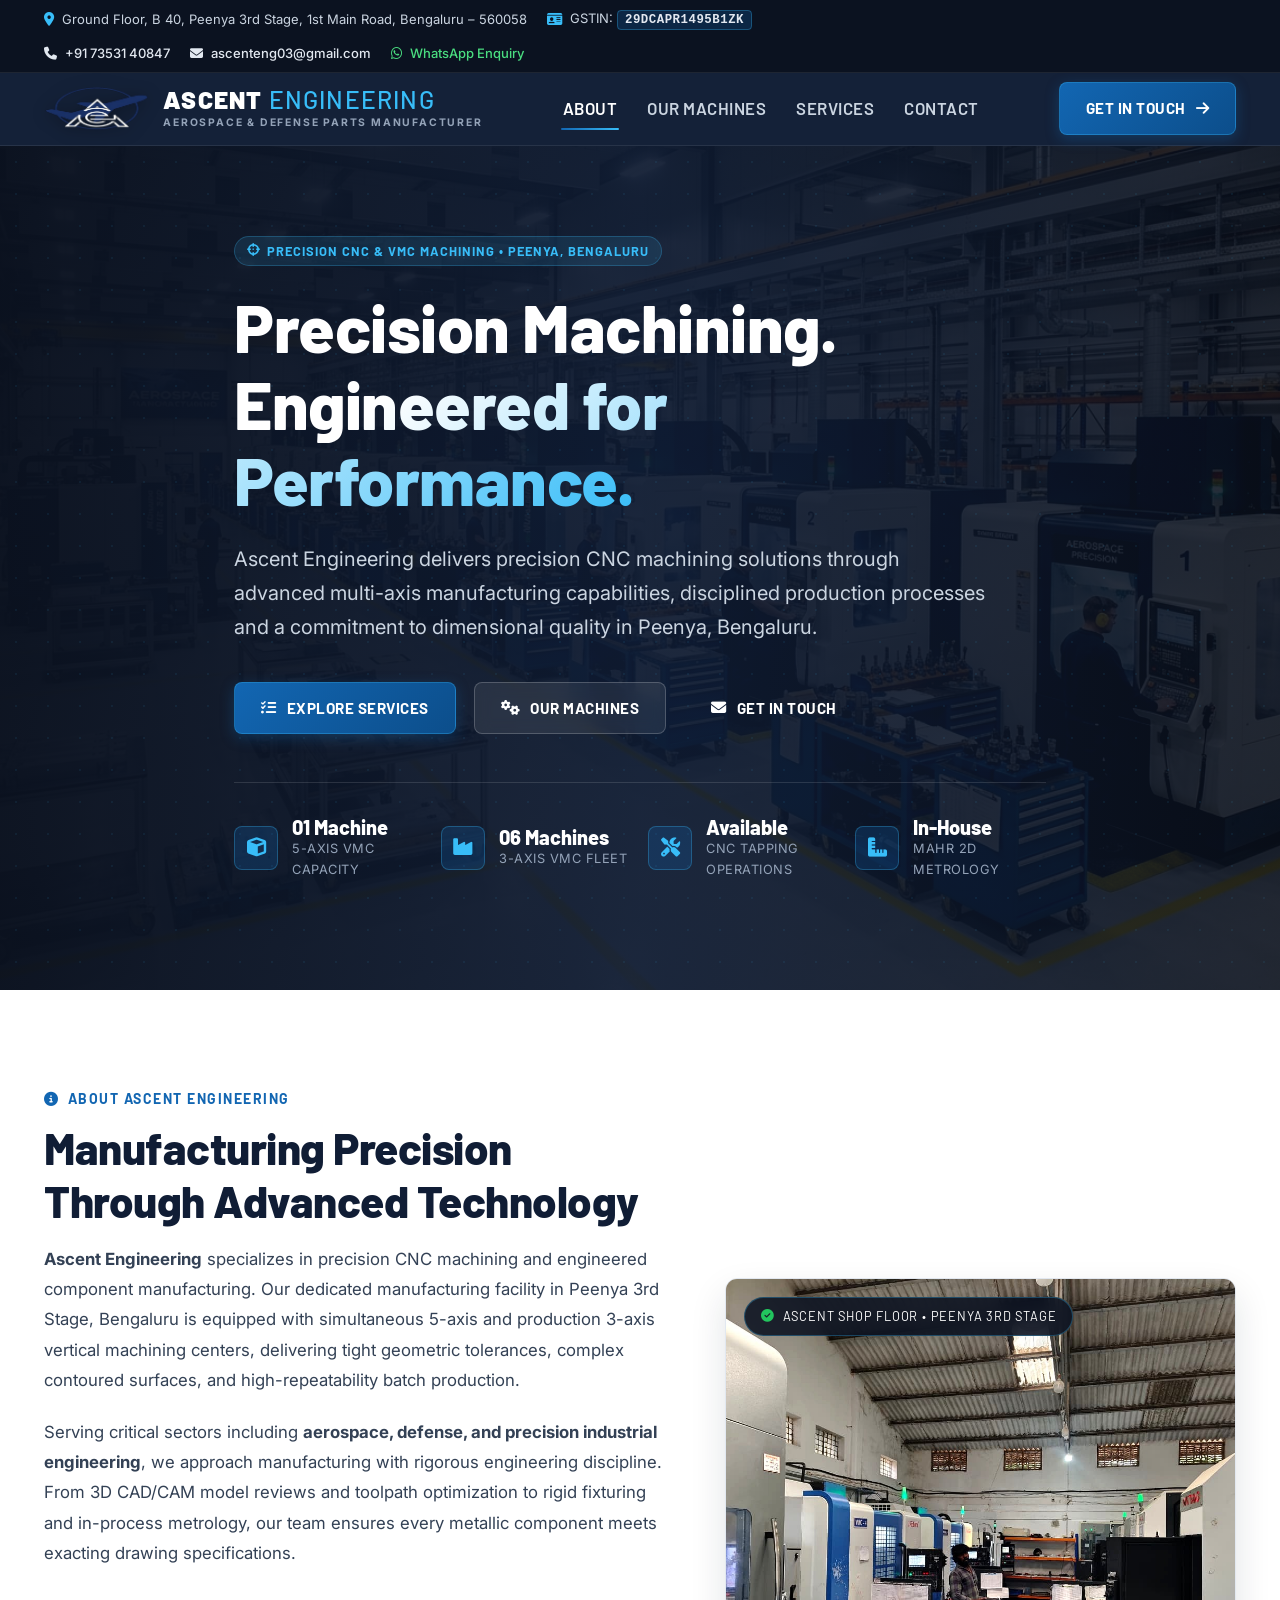
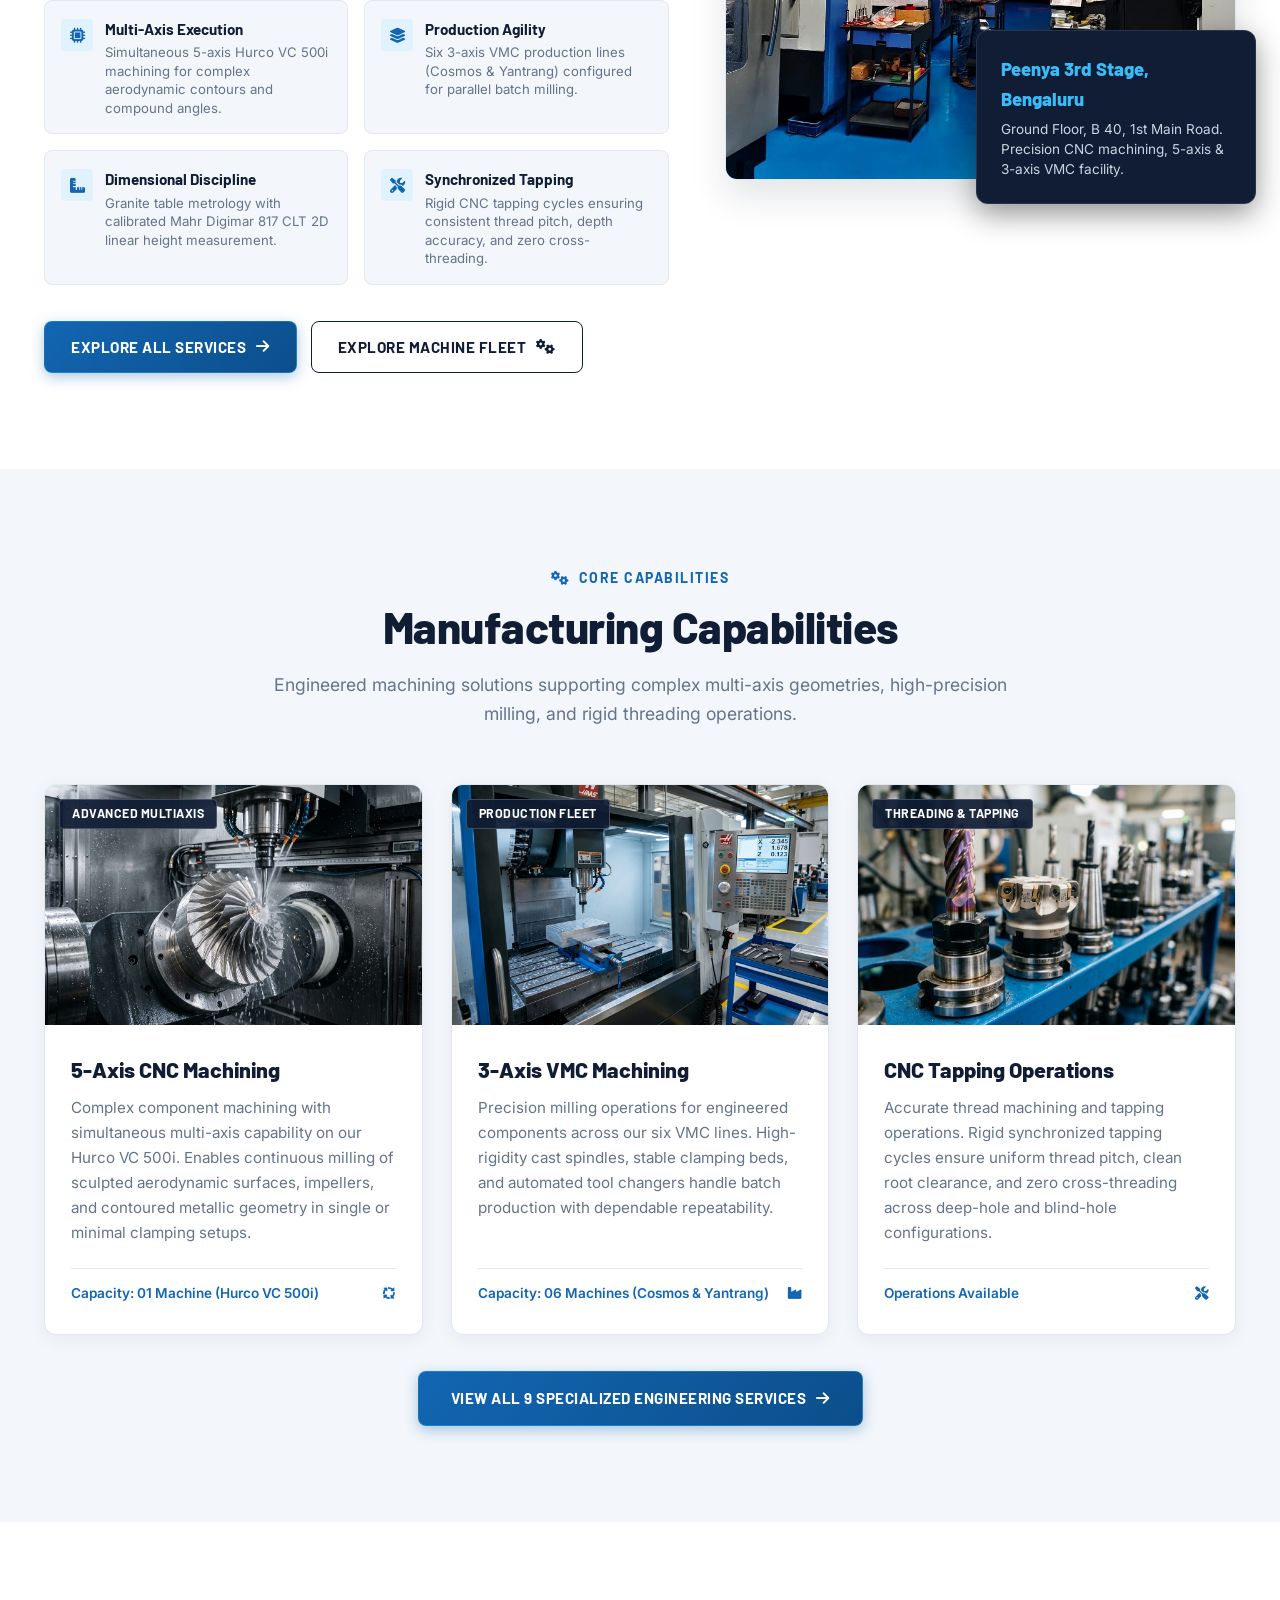
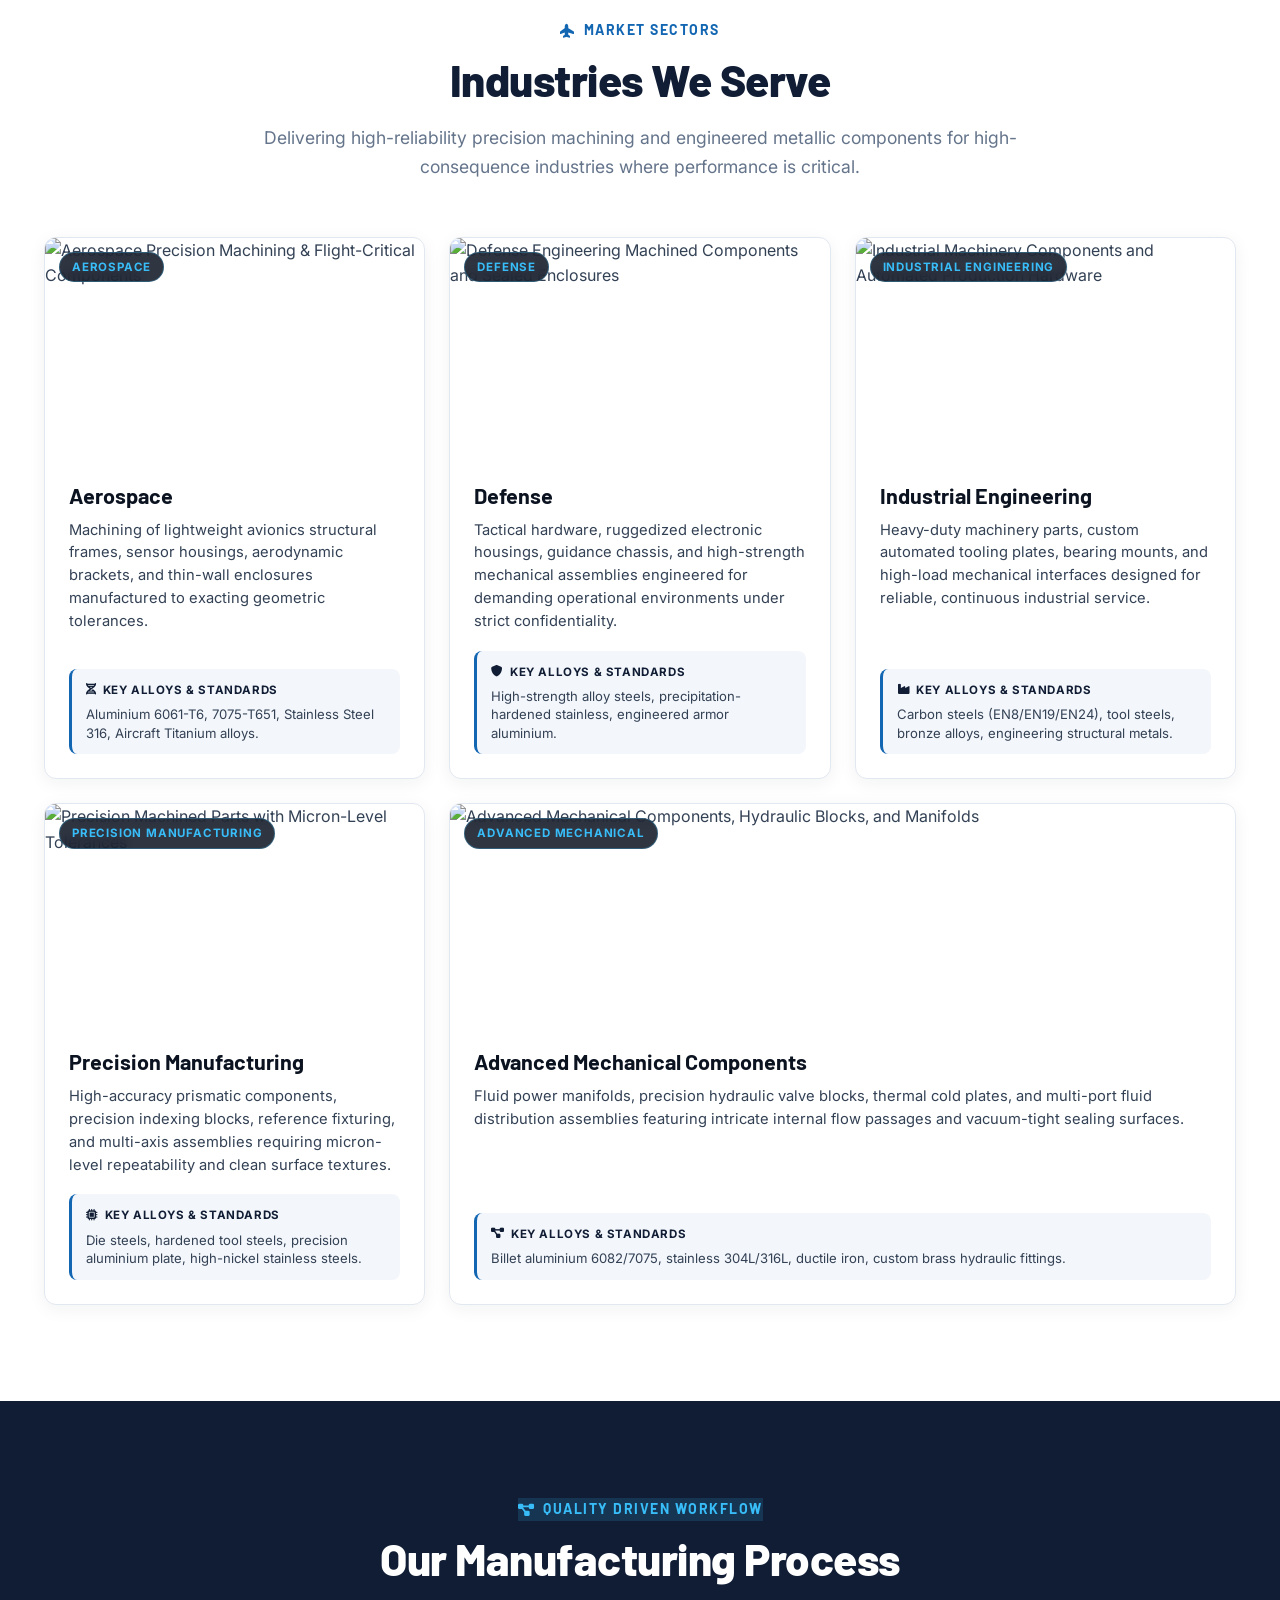
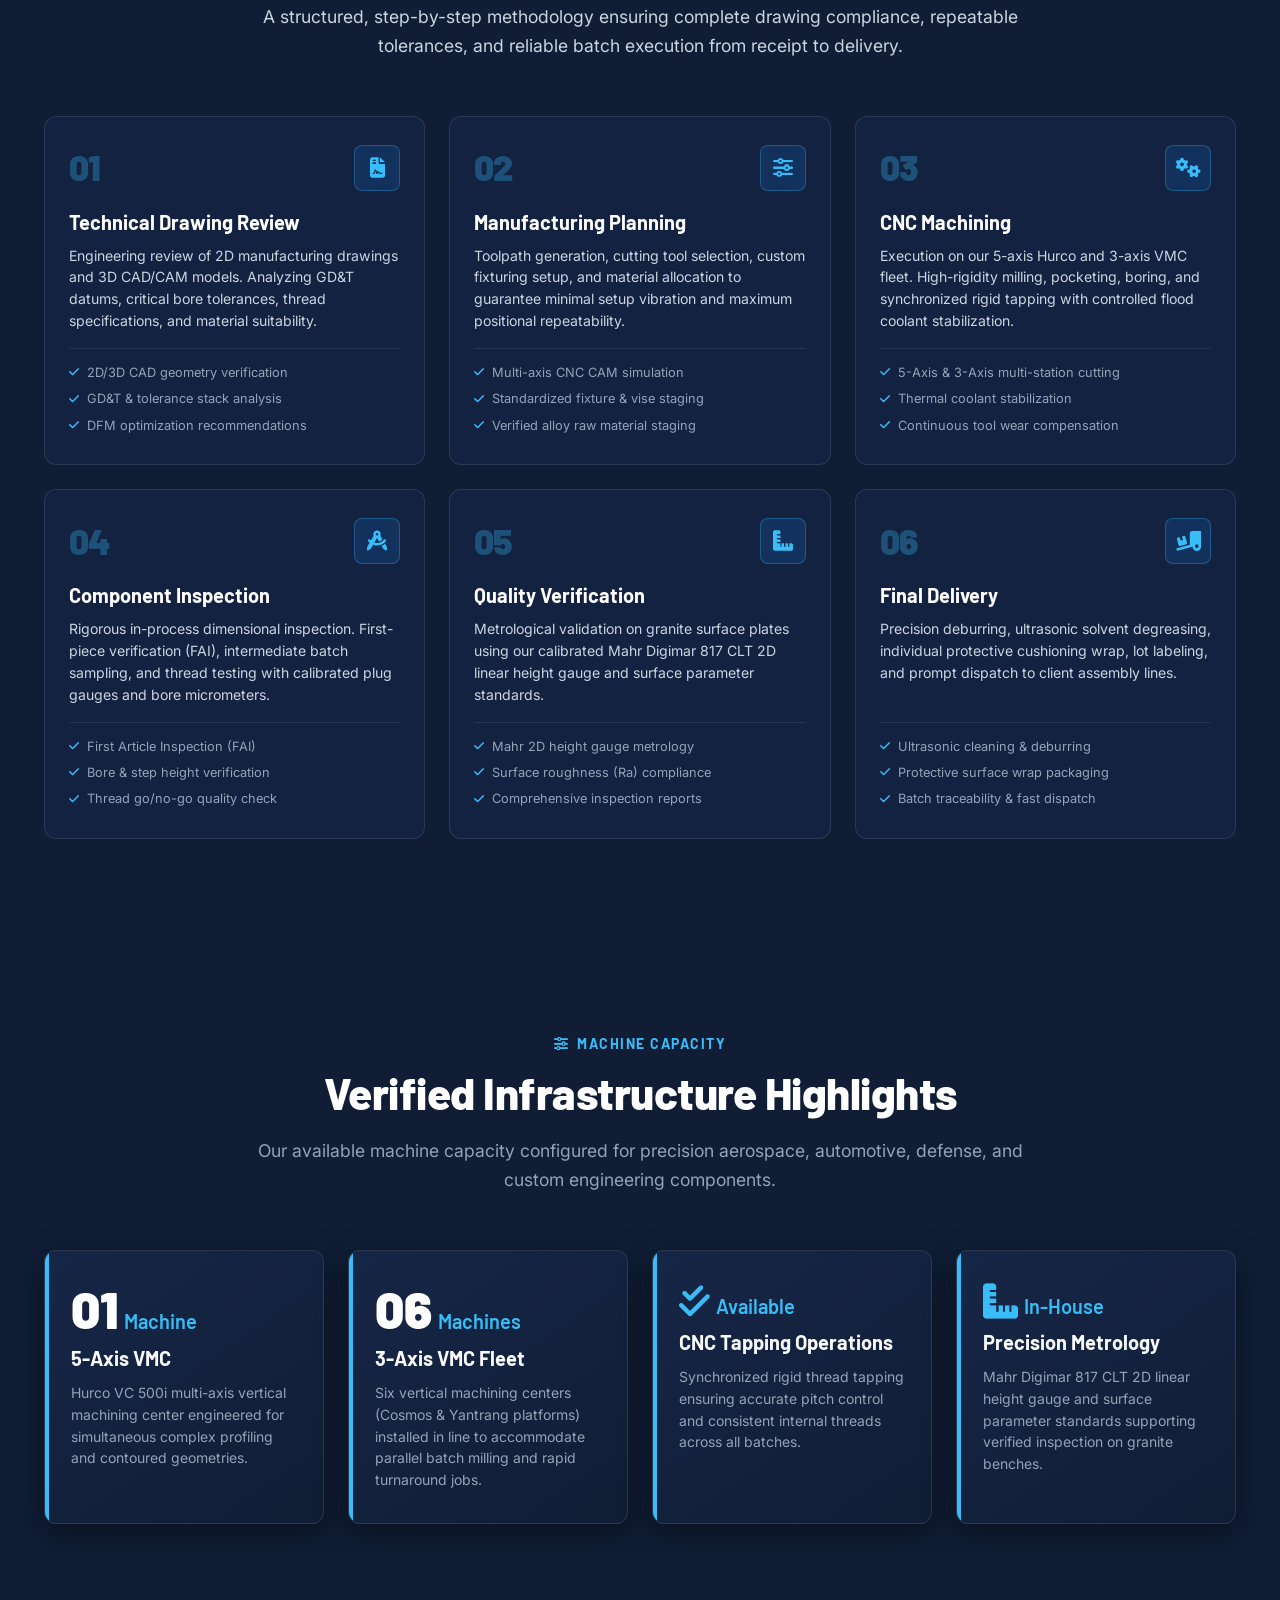
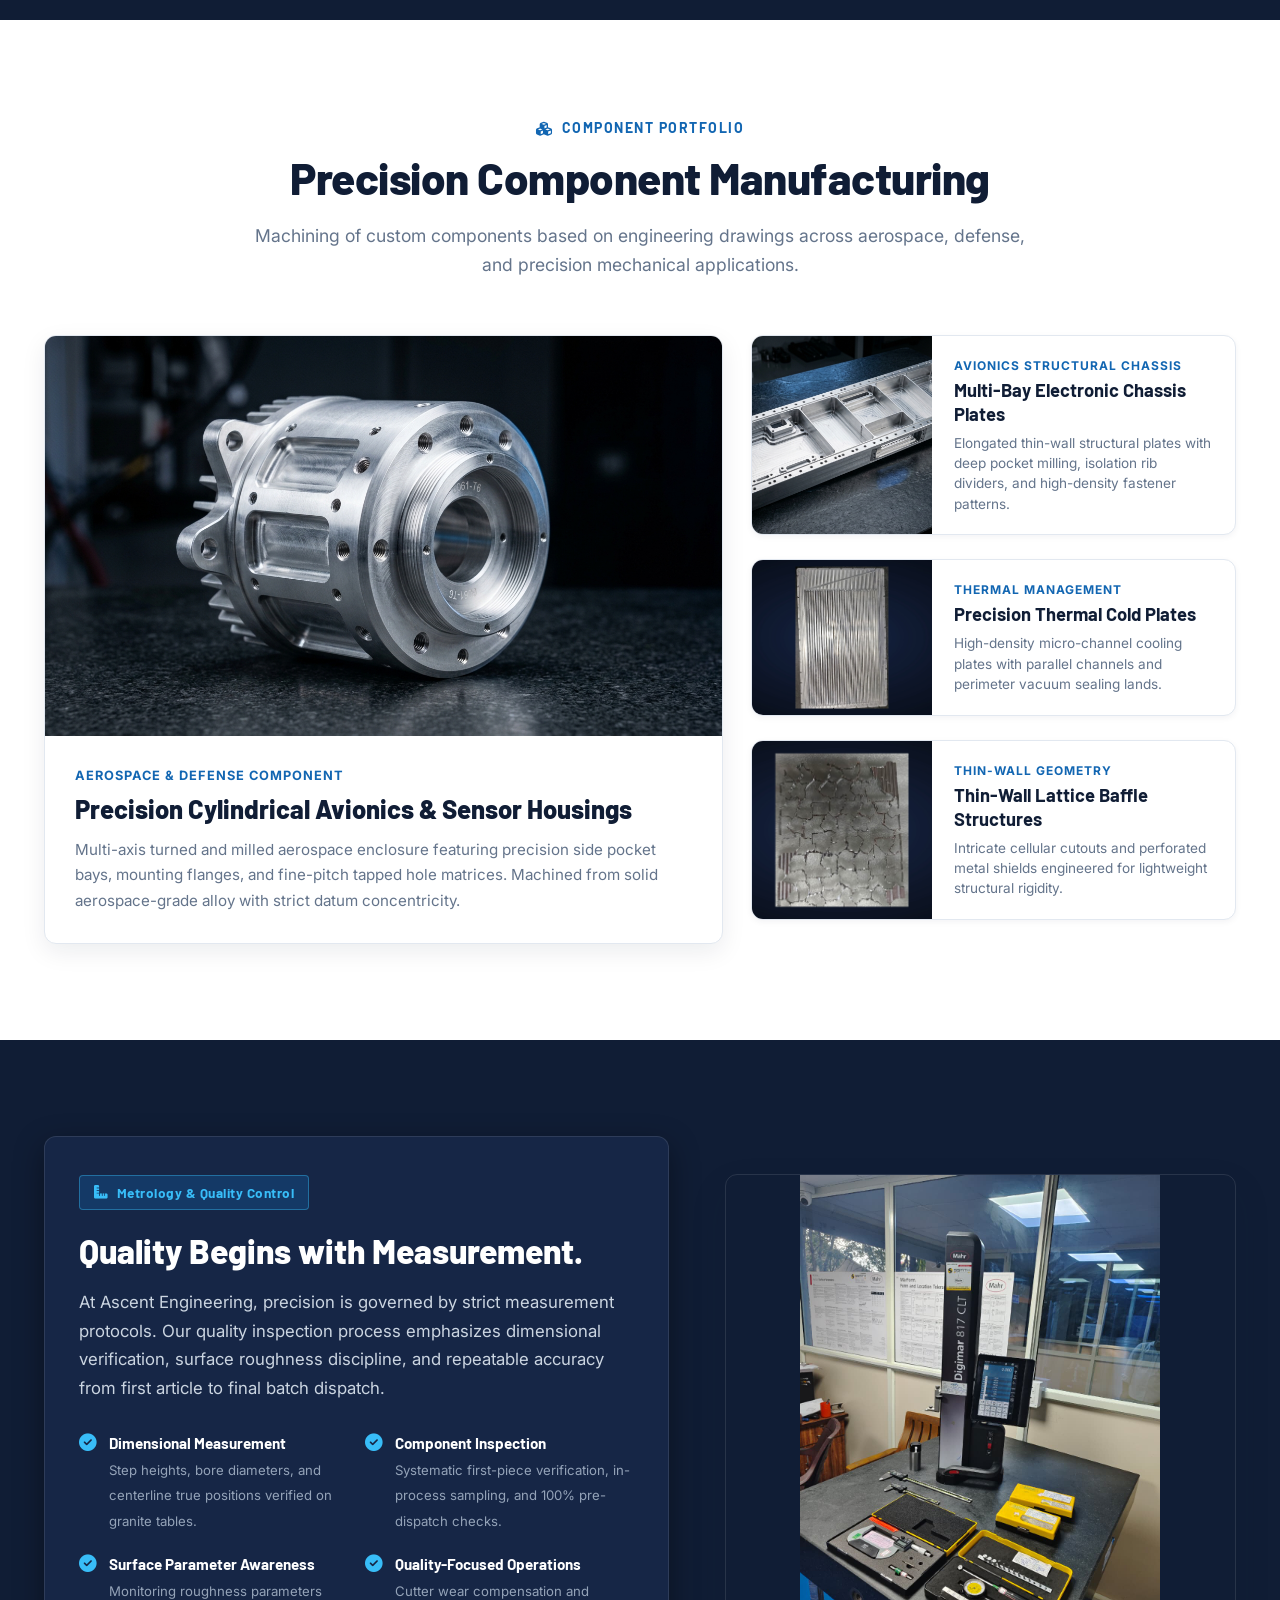
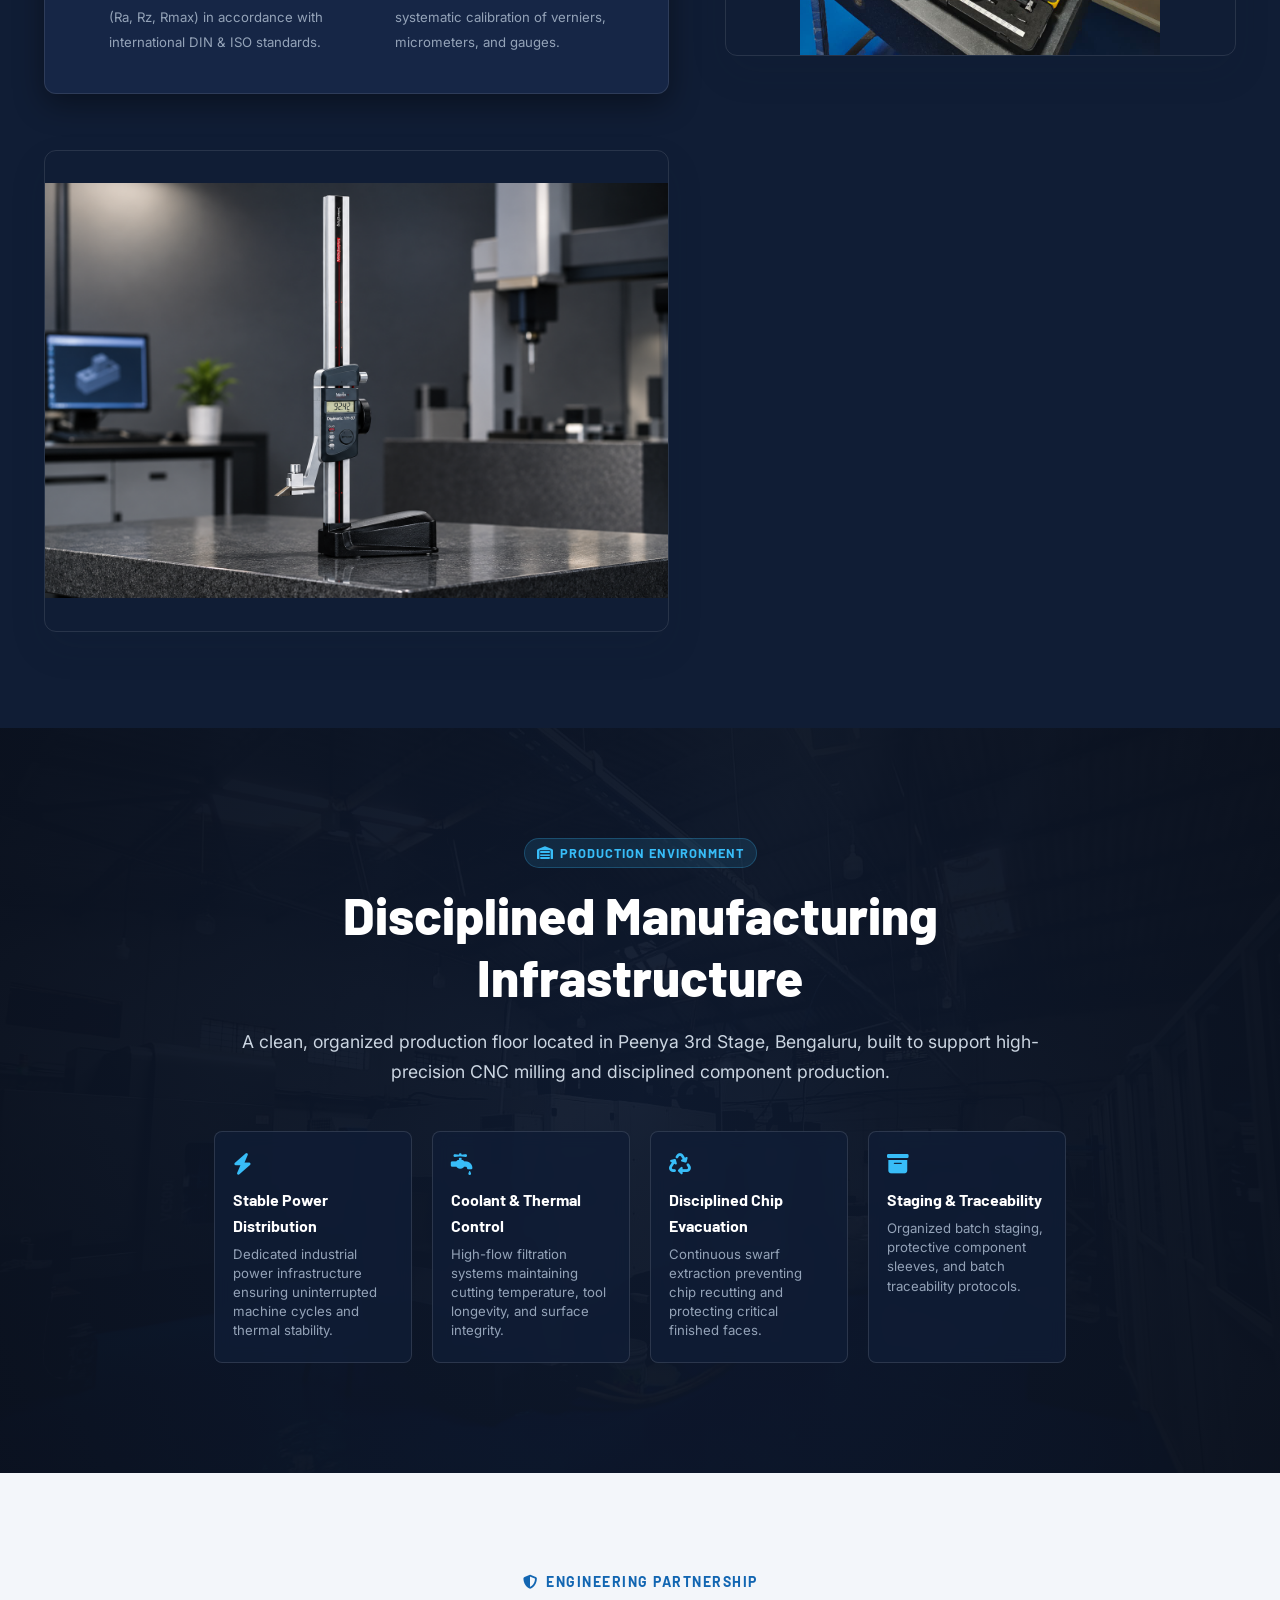
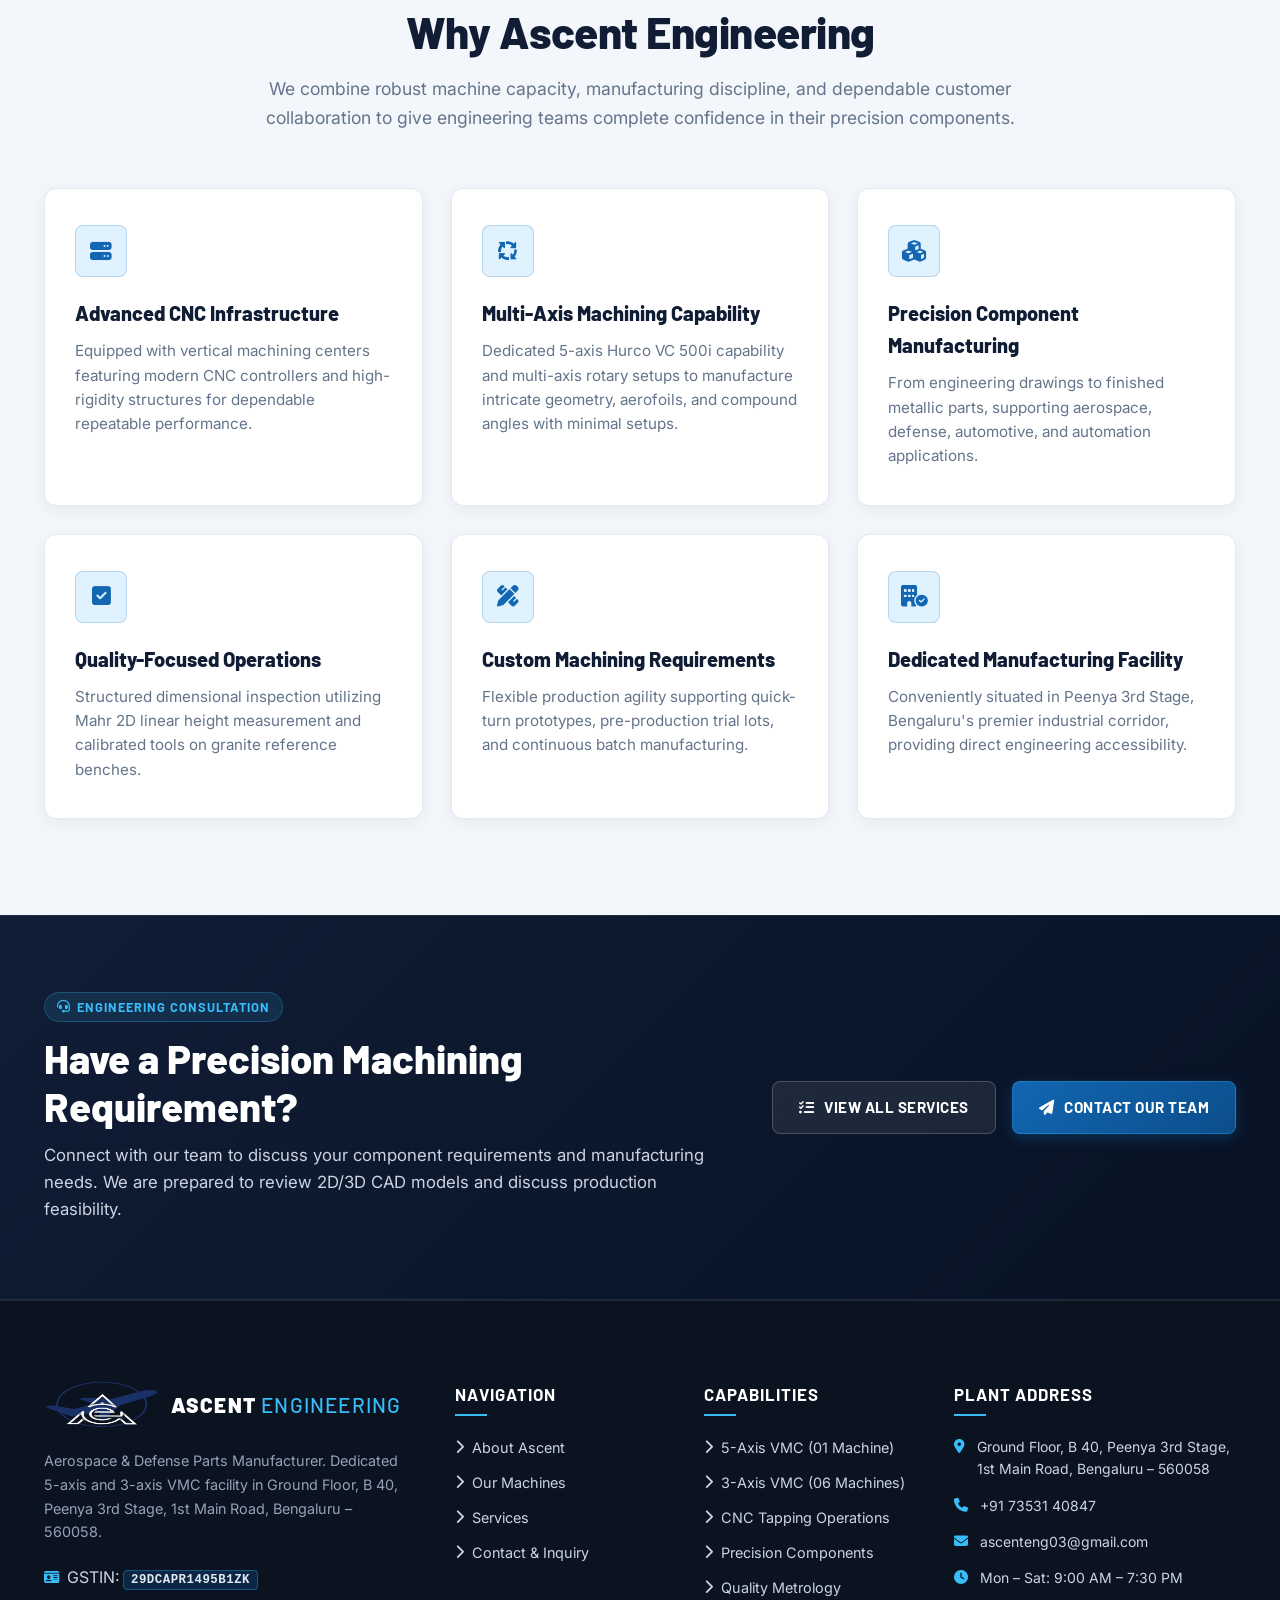
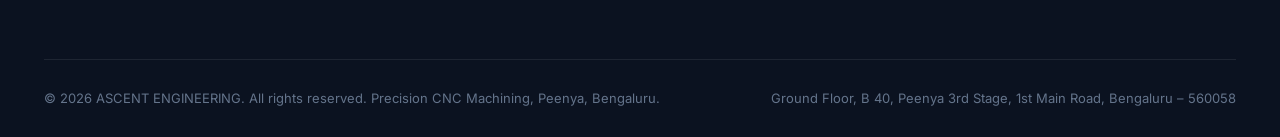
==== index.html @ a83d1cdb "modify the quality images" ====
<!DOCTYPE html>
<html lang="en">
  <head>
    <meta charset="UTF-8" />
    <meta name="viewport" content="width=device-width, initial-scale=1.0" />
    <title>Ascent Engineering | Precision Machining. Engineered for Performance. | Peenya, Bengaluru</title>
    <meta
      name="description"
      content="Ascent Engineering delivers precision CNC machining solutions through advanced multi-axis manufacturing capabilities, disciplined production processes and a commitment to dimensional quality in Peenya, Bengaluru."
    />
    <meta
      name="keywords"
      content="Ascent Engineering, Precision CNC Machining, 5-Axis VMC, 3-Axis VMC, Precision Milling Bengaluru, Peenya Industrial Area, CNC Tapping, Aerospace Components, Defense Manufacturing, Mahr 817 CLT"
    />
    <meta name="author" content="Ascent Engineering" />

    <!-- Open Graph Metadata -->
    <meta property="og:title" content="Ascent Engineering | Precision Machining. Engineered for Performance." />
    <meta
      property="og:description"
      content="Specializing in precision CNC machining, 5-axis vertical machining capabilities, 3-axis VMC fleet capacity, and aerospace/defense component manufacturing in Peenya, Bengaluru."
    />
    <meta property="og:type" content="website" />
    <meta property="og:image" content="img/generated/hero-facility-cinematic.jpg" />

    <!-- Favicon -->
    <link rel="icon" type="image/svg+xml" href="logo/favicon.svg" />
    <link rel="icon" type="image/png" href="logo/ascent-engineering-logo-transparent.png" />

    <!-- Google Fonts: Barlow (Headings) & Inter (Body) -->
    <link rel="preconnect" href="https://fonts.googleapis.com" />
    <link rel="preconnect" href="https://fonts.gstatic.com" crossorigin />
    <link
      href="https://fonts.googleapis.com/css2?family=Barlow:wght@500;600;700;800;900&family=Inter:wght@300;400;500;600;700&display=swap"
      rel="stylesheet"
    />

    <!-- Font Awesome 6 -->
    <link
      rel="stylesheet"
      href="https://cdnjs.cloudflare.com/ajax/libs/font-awesome/6.5.0/css/all.min.css"
    />

    <!-- Main Stylesheet -->
    <link rel="stylesheet" href="home.css" />
  </head>
  <body>
    <!-- Top Announcement & Verification Bar -->
    <div class="top-notice-bar">
      <div class="container top-notice-container">
        <div class="top-notice-left">
          <div class="top-notice-item">
            <i class="fa-solid fa-location-dot"></i>
            <span>Ground Floor, B 40, Peenya 3rd Stage, 1st Main Road, Bengaluru – 560058</span>
          </div>
          <div class="top-notice-item">
            <i class="fa-solid fa-id-card"></i>
            <span>GSTIN: <strong class="gst-badge">29DCAPR1495B1ZK</strong></span>
          </div>
        </div>
        <div class="top-notice-right">
          <a href="tel:7353140847" class="top-notice-link">
            <i class="fa-solid fa-phone"></i>
            <span>+91 73531 40847</span>
          </a>
          <a href="mailto:ascenteng03@gmail.com" class="top-notice-link">
            <i class="fa-solid fa-envelope"></i>
            <span>ascenteng03@gmail.com</span>
          </a>
          <a
            href="https://wa.me/917353140847?text=Hello%20Ascent%20Engineering%2C%20I%20would%20like%20to%20enquire%20about%20your%20precision%20CNC%20machining%20capabilities."
            target="_blank"
            rel="noopener noreferrer"
            class="top-notice-link whatsapp-link"
          >
            <i class="fa-brands fa-whatsapp"></i>
            <span>WhatsApp Enquiry</span>
          </a>
        </div>
      </div>
    </div>

    <!-- Main Navigation Bar -->
    <header class="navbar" id="mainNavbar">
      <div class="container navbar-container">
        <a href="index.html" class="logo-link" title="Ascent Engineering Home">
          <img
            src="logo/ascent-engineering-logo-transparent.png"
            alt="Ascent Engineering Logo"
            class="logo-mark-img"
          />
          <div class="logo-text-block">
            <div class="logo-title">
              <span class="brand-ascent">ASCENT</span>
              <span class="brand-engineering">ENGINEERING</span>
            </div>
            <div class="logo-tagline">Aerospace &amp; Defense Parts Manufacturer</div>
          </div>
        </a>

        <!-- Desktop Navigation Links -->
        <nav class="nav-links" id="navLinks" aria-label="Main Navigation">
          <a href="index.html" class="nav-link active">About</a>
          <a href="ourmachine.html" class="nav-link">Our Machines</a>
          <a href="services.html" class="nav-link">Services</a>
          <a href="contact.html" class="nav-link">Contact</a>
        </nav>

        <div class="nav-cta-wrap">
          <a href="contact.html" class="btn btn-primary">
            <span>Get in Touch</span>
            <i class="fa-solid fa-arrow-right"></i>
          </a>
          <button class="mobile-menu-btn" id="mobileMenuBtn" aria-label="Toggle navigation menu">
            <i class="fa-solid fa-bars"></i>
          </button>
        </div>
      </div>
    </header>

    <!-- Main Content -->
    <main>
      <!-- Section 1: Cinematic Hero -->
      <section class="hero-industrial">
        <div class="hero-bg-wrapper">
          <img
            src="img/generated/shop-floor-overview.jpg"
            alt="Ascent Engineering Modern CNC Manufacturing Facility Overview"
            class="hero-bg-img"
          />
          <div class="hero-gradient-overlay"></div>
          <div class="hero-grid-pattern"></div>
        </div>

        <div class="container hero-content">
          <div class="hero-badge-wrap">
            <span class="badge-tag badge-tag-dark">
              <i class="fa-solid fa-crosshairs"></i> Precision CNC &amp; VMC Machining • Peenya, Bengaluru
            </span>
          </div>

          <h1 class="hero-title">
            Precision Machining.<br />
            <span class="text-highlight">Engineered for Performance.</span>
          </h1>

          <p class="hero-desc">
            Ascent Engineering delivers precision CNC machining solutions through advanced multi-axis
            manufacturing capabilities, disciplined production processes and a commitment to dimensional quality in Peenya, Bengaluru.
          </p>

          <div class="hero-actions">
            <a href="services.html" class="btn btn-primary">
              <i class="fa-solid fa-list-check"></i>
              <span>Explore Services</span>
            </a>
            <a href="ourmachine.html" class="btn btn-secondary">
              <i class="fa-solid fa-gears"></i>
              <span>Our Machines</span>
            </a>
            <a href="contact.html" class="btn btn-outline-light">
              <i class="fa-solid fa-envelope"></i>
              <span>Get in Touch</span>
            </a>
          </div>

          <!-- Hero Highlights / Verified Fast Stats -->
          <div class="hero-stats-row">
            <div class="hero-stat-item">
              <div class="hero-stat-icon">
                <i class="fa-solid fa-cube"></i>
              </div>
              <div class="hero-stat-text">
                <div class="stat-num">01 Machine</div>
                <div class="stat-label">5-Axis VMC Capacity</div>
              </div>
            </div>

            <div class="hero-stat-item">
              <div class="hero-stat-icon">
                <i class="fa-solid fa-industry"></i>
              </div>
              <div class="hero-stat-text">
                <div class="stat-num">06 Machines</div>
                <div class="stat-label">3-Axis VMC Fleet</div>
              </div>
            </div>

            <div class="hero-stat-item">
              <div class="hero-stat-icon">
                <i class="fa-solid fa-screwdriver-wrench"></i>
              </div>
              <div class="hero-stat-text">
                <div class="stat-num">Available</div>
                <div class="stat-label">CNC Tapping Operations</div>
              </div>
            </div>

            <div class="hero-stat-item">
              <div class="hero-stat-icon">
                <i class="fa-solid fa-ruler-combined"></i>
              </div>
              <div class="hero-stat-text">
                <div class="stat-num">In-House</div>
                <div class="stat-label">Mahr 2D Metrology</div>
              </div>
            </div>
          </div>
        </div>
      </section>

      <!-- Section 2: Company Introduction & About ASCENT ENGINEERING -->
      <section class="section section-white" id="about">
        <div class="container">
          <div class="about-split-grid">
            <div class="about-text-col">
              <div class="section-tag">
                <i class="fa-solid fa-circle-info"></i> About Ascent Engineering
              </div>
              <h2 class="section-title">Manufacturing Precision Through Advanced Technology</h2>
              <p>
                <strong>Ascent Engineering</strong> specializes in precision CNC machining and engineered component
                manufacturing. Our dedicated manufacturing facility in Peenya 3rd Stage, Bengaluru is equipped with simultaneous
                5-axis and production 3-axis vertical machining centers, delivering tight geometric tolerances, complex contoured surfaces,
                and high-repeatability batch production.
              </p>
              <p>
                Serving critical sectors including <strong>aerospace, defense, and precision industrial engineering</strong>, we approach
                manufacturing with rigorous engineering discipline. From 3D CAD/CAM model reviews and toolpath optimization to rigid fixturing
                and in-process metrology, our team ensures every metallic component meets exacting drawing specifications.
              </p>

              <div class="about-key-highlights">
                <div class="about-highlight-item">
                  <div class="about-highlight-icon"><i class="fa-solid fa-microchip"></i></div>
                  <div class="about-highlight-text">
                    <h4>Multi-Axis Execution</h4>
                    <p>Simultaneous 5-axis Hurco VC 500i machining for complex aerodynamic contours and compound angles.</p>
                  </div>
                </div>

                <div class="about-highlight-item">
                  <div class="about-highlight-icon"><i class="fa-solid fa-layer-group"></i></div>
                  <div class="about-highlight-text">
                    <h4>Production Agility</h4>
                    <p>Six 3-axis VMC production lines (Cosmos &amp; Yantrang) configured for parallel batch milling.</p>
                  </div>
                </div>

                <div class="about-highlight-item">
                  <div class="about-highlight-icon"><i class="fa-solid fa-ruler-combined"></i></div>
                  <div class="about-highlight-text">
                    <h4>Dimensional Discipline</h4>
                    <p>Granite table metrology with calibrated Mahr Digimar 817 CLT 2D linear height measurement.</p>
                  </div>
                </div>

                <div class="about-highlight-item">
                  <div class="about-highlight-icon"><i class="fa-solid fa-screwdriver-wrench"></i></div>
                  <div class="about-highlight-text">
                    <h4>Synchronized Tapping</h4>
                    <p>Rigid CNC tapping cycles ensuring consistent thread pitch, depth accuracy, and zero cross-threading.</p>
                  </div>
                </div>
              </div>

              <div style="display: flex; gap: 14px; flex-wrap: wrap; margin-top: 24px;">
                <a href="services.html" class="btn btn-primary">
                  <span>Explore All Services</span>
                  <i class="fa-solid fa-arrow-right"></i>
                </a>
                <a href="ourmachine.html" class="btn btn-outline-dark">
                  <span>Explore Machine Fleet</span>
                  <i class="fa-solid fa-gears"></i>
                </a>
              </div>
            </div>

            <!-- Prominent Shop Floor Photograph with Lightbox -->
            <div class="about-image-col">
              <div class="about-main-image-wrap" data-lightbox-src="img/ascent/shop-floor-featured.jpg" data-lightbox-title="Ascent Engineering Actual Shop Floor &amp; VMC Fleet - Peenya 3rd Stage, Bengaluru">
                <img
                  src="img/ascent/shop-floor-featured.jpg"
                  alt="Ascent Engineering Shop Floor - Precision CNC VMC Machine Fleet in Peenya Bengaluru"
                  loading="lazy"
                />
                <div class="shop-floor-overlay-badge">
                  <i class="fa-solid fa-circle-check"></i>
                  <span>Ascent Shop Floor • Peenya 3rd Stage</span>
                </div>
                <div class="shop-floor-zoom-hint">
                  <i class="fa-solid fa-magnifying-glass-plus"></i>
                  <span>Click to Enlarge</span>
                </div>
              </div>
              <div class="about-floating-card">
                <div class="card-title">Peenya 3rd Stage, Bengaluru</div>
                <p>Ground Floor, B 40, 1st Main Road. Precision CNC machining, 5-axis &amp; 3-axis VMC facility.</p>
              </div>
            </div>
          </div>
        </div>
      </section>

      <!-- Section 3: Manufacturing Capabilities -->
      <section class="section section-light" id="capabilities">
        <div class="container">
          <div class="section-header center">
            <div class="section-tag">
              <i class="fa-solid fa-gears"></i> Core Capabilities
            </div>
            <h2 class="section-title">Manufacturing Capabilities</h2>
            <p class="section-subtitle">
              Engineered machining solutions supporting complex multi-axis geometries, high-precision milling,
              and rigid threading operations.
            </p>
          </div>

          <div class="capabilities-3grid">
            <!-- Card 1: 5-Axis CNC Machining -->
            <div class="technical-card">
              <div class="technical-card-img-wrap" data-lightbox-src="img/generated/aerospace-component-machining.jpg" data-lightbox-title="Simultaneous 5-Axis Aerospace Component Machining">
                <img
                  src="img/generated/aerospace-component-machining.jpg"
                  alt="5-Axis CNC Machining of Complex Engineered Aerospace Component"
                  loading="lazy"
                />
                <span class="technical-card-badge">Advanced Multiaxis</span>
              </div>
              <div class="technical-card-body">
                <h3 class="technical-card-title">5-Axis CNC Machining</h3>
                <p class="technical-card-text">
                  Complex component machining with simultaneous multi-axis capability on our Hurco VC 500i. Enables continuous milling of
                  sculpted aerodynamic surfaces, impellers, and contoured metallic geometry in single or minimal clamping setups.
                </p>
                <div class="technical-card-specs">
                  <span>Capacity: 01 Machine (Hurco VC 500i)</span>
                  <i class="fa-solid fa-arrows-spin"></i>
                </div>
              </div>
            </div>

            <!-- Card 2: 3-Axis VMC Machining -->
            <div class="technical-card">
              <div class="technical-card-img-wrap" data-lightbox-src="img/generated/vmc-machining-environment.jpg" data-lightbox-title="Ascent Engineering 3-Axis VMC Production Environment">
                <img
                  src="img/generated/vmc-machining-environment.jpg"
                  alt="3-Axis VMC Machining Station Environment at Ascent Engineering"
                  loading="lazy"
                />
                <span class="technical-card-badge">Production Fleet</span>
              </div>
              <div class="technical-card-body">
                <h3 class="technical-card-title">3-Axis VMC Machining</h3>
                <p class="technical-card-text">
                  Precision milling operations for engineered components across our six VMC lines. High-rigidity cast spindles, stable
                  clamping beds, and automated tool changers handle batch production with dependable repeatability.
                </p>
                <div class="technical-card-specs">
                  <span>Capacity: 06 Machines (Cosmos &amp; Yantrang)</span>
                  <i class="fa-solid fa-industry"></i>
                </div>
              </div>
            </div>

            <!-- Card 3: CNC Tapping Operations -->
            <div class="technical-card">
              <div class="technical-card-img-wrap" data-lightbox-src="img/generated/equipment-tooling-closeup.jpg" data-lightbox-title="Precision CNC Tooling and Synchronized Rigid Tapping">
                <img
                  src="img/generated/equipment-tooling-closeup.jpg"
                  alt="Precision CNC Rigid Tapping & Tooling Equipment Close-up"
                  loading="lazy"
                />
                <span class="technical-card-badge">Threading &amp; Tapping</span>
              </div>
              <div class="technical-card-body">
                <h3 class="technical-card-title">CNC Tapping Operations</h3>
                <p class="technical-card-text">
                  Accurate thread machining and tapping operations. Rigid synchronized tapping cycles ensure uniform
                  thread pitch, clean root clearance, and zero cross-threading across deep-hole and blind-hole configurations.
                </p>
                <div class="technical-card-specs">
                  <span>Operations Available</span>
                  <i class="fa-solid fa-screwdriver-wrench"></i>
                </div>
              </div>
            </div>
          </div>

          <div style="text-align: center; margin-top: 36px;">
            <a href="services.html" class="btn btn-primary" style="padding: 14px 32px;">
              <span>View All 9 Specialized Engineering Services</span>
              <i class="fa-solid fa-arrow-right"></i>
            </a>
          </div>
        </div>
      </section>

      <!-- Section 4: Industries We Serve (Requirement #4) -->
      <section class="section section-white" id="industries">
        <div class="container">
          <div class="section-header center">
            <div class="section-tag">
              <i class="fa-solid fa-plane-up"></i> Market Sectors
            </div>
            <h2 class="section-title">Industries We Serve</h2>
            <p class="section-subtitle">
              Delivering high-reliability precision machining and engineered metallic components for high-consequence industries where performance is critical.
            </p>
          </div>

          <div class="industries-grid">
            <!-- 1. Aerospace -->
            <div class="industry-card">
              <div class="industry-img-wrap" data-lightbox-src="img/aerospace-industry.jpg" data-lightbox-title="Aerospace Component Machining">
                <img
                  src="img/aerospace-industry.jpg"
                  alt="Aerospace Precision Machining &amp; Flight-Critical Components"
                  loading="lazy"
                />
                <span class="industry-badge">Aerospace</span>
              </div>
              <div class="industry-body">
                <h3 class="industry-title">Aerospace</h3>
                <p class="industry-desc">
                  Machining of lightweight avionics structural frames, sensor housings, aerodynamic brackets, and thin-wall enclosures manufactured to exacting geometric tolerances.
                </p>
                <div class="industry-materials">
                  <div class="industry-materials-label">
                    <i class="fa-solid fa-dna"></i> Key Alloys &amp; Standards
                  </div>
                  <p class="industry-materials-text">
                    Aluminium 6061-T6, 7075-T651, Stainless Steel 316, Aircraft Titanium alloys.
                  </p>
                </div>
              </div>
            </div>

            <!-- 2. Defense -->
            <div class="industry-card">
              <div class="industry-img-wrap" data-lightbox-src="img/defence-engineering.jpg" data-lightbox-title="Defense Engineering Machining">
                <img
                  src="img/defence-engineering.jpg"
                  alt="Defense Engineering Machined Components and Sealed Enclosures"
                  loading="lazy"
                />
                <span class="industry-badge">Defense</span>
              </div>
              <div class="industry-body">
                <h3 class="industry-title">Defense</h3>
                <p class="industry-desc">
                  Tactical hardware, ruggedized electronic housings, guidance chassis, and high-strength mechanical assemblies engineered for demanding operational environments under strict confidentiality.
                </p>
                <div class="industry-materials">
                  <div class="industry-materials-label">
                    <i class="fa-solid fa-shield"></i> Key Alloys &amp; Standards
                  </div>
                  <p class="industry-materials-text">
                    High-strength alloy steels, precipitation-hardened stainless, engineered armor aluminium.
                  </p>
                </div>
              </div>
            </div>

            <!-- 3. Industrial Engineering -->
            <div class="industry-card">
              <div class="industry-img-wrap" data-lightbox-src="img/abt/metal-industry-workshop-precision-machinery-automated-production-line-robotic-arm-generated-by-ai-free-photo.jpg" data-lightbox-title="Industrial Engineering Machining">
                <img
                  src="img/abt/metal-industry-workshop-precision-machinery-automated-production-line-robotic-arm-generated-by-ai-free-photo.jpg"
                  alt="Industrial Machinery Components and Automated Production Hardware"
                  loading="lazy"
                />
                <span class="industry-badge">Industrial Engineering</span>
              </div>
              <div class="industry-body">
                <h3 class="industry-title">Industrial Engineering</h3>
                <p class="industry-desc">
                  Heavy-duty machinery parts, custom automated tooling plates, bearing mounts, and high-load mechanical interfaces designed for reliable, continuous industrial service.
                </p>
                <div class="industry-materials">
                  <div class="industry-materials-label">
                    <i class="fa-solid fa-industry"></i> Key Alloys &amp; Standards
                  </div>
                  <p class="industry-materials-text">
                    Carbon steels (EN8/EN19/EN24), tool steels, bronze alloys, engineering structural metals.
                  </p>
                </div>
              </div>
            </div>

            <!-- 4. Precision Manufacturing -->
            <div class="industry-card">
              <div class="industry-img-wrap" data-lightbox-src="img/precision-engineering.jpg" data-lightbox-title="Precision Manufacturing Components">
                <img
                  src="img/precision-engineering.jpg"
                  alt="Precision Machined Parts with Micron-Level Tolerances"
                  loading="lazy"
                />
                <span class="industry-badge">Precision Manufacturing</span>
              </div>
              <div class="industry-body">
                <h3 class="industry-title">Precision Manufacturing</h3>
                <p class="industry-desc">
                  High-accuracy prismatic components, precision indexing blocks, reference fixturing, and multi-axis assemblies requiring micron-level repeatability and clean surface textures.
                </p>
                <div class="industry-materials">
                  <div class="industry-materials-label">
                    <i class="fa-solid fa-microchip"></i> Key Alloys &amp; Standards
                  </div>
                  <p class="industry-materials-text">
                    Die steels, hardened tool steels, precision aluminium plate, high-nickel stainless steels.
                  </p>
                </div>
              </div>
            </div>

            <!-- 5. Advanced Mechanical Components -->
            <div class="industry-card" style="grid-column: span 2;">
              <div class="industry-img-wrap" data-lightbox-src="img/critical-applications.jpg" data-lightbox-title="Advanced Mechanical Components &amp; Manifolds">
                <img
                  src="img/critical-applications.jpg"
                  alt="Advanced Mechanical Components, Hydraulic Blocks, and Manifolds"
                  loading="lazy"
                />
                <span class="industry-badge">Advanced Mechanical</span>
              </div>
              <div class="industry-body">
                <h3 class="industry-title">Advanced Mechanical Components</h3>
                <p class="industry-desc">
                  Fluid power manifolds, precision hydraulic valve blocks, thermal cold plates, and multi-port fluid distribution assemblies featuring intricate internal flow passages and vacuum-tight sealing surfaces.
                </p>
                <div class="industry-materials">
                  <div class="industry-materials-label">
                    <i class="fa-solid fa-diagram-project"></i> Key Alloys &amp; Standards
                  </div>
                  <p class="industry-materials-text">
                    Billet aluminium 6082/7075, stainless 304L/316L, ductile iron, custom brass hydraulic fittings.
                  </p>
                </div>
              </div>
            </div>
          </div>
        </div>
      </section>

      <!-- Section 5: Manufacturing Process Section (Requirement #5) -->
      <section class="section process-section" id="process">
        <div class="container">
          <div class="section-header center">
            <div class="section-tag" style="background: rgba(56, 189, 248, 0.15); color: #38BDF8;">
              <i class="fa-solid fa-diagram-project"></i> Quality Driven Workflow
            </div>
            <h2 class="section-title" style="color: var(--color-white);">Our Manufacturing Process</h2>
            <p class="section-subtitle" style="color: #CBD5E1;">
              A structured, step-by-step methodology ensuring complete drawing compliance, repeatable tolerances, and reliable batch execution from receipt to delivery.
            </p>
          </div>

          <div class="process-grid">
            <!-- Step 1 -->
            <div class="process-step-card">
              <div class="process-step-header">
                <div class="process-step-num">01</div>
                <div class="process-step-icon"><i class="fa-solid fa-file-contract"></i></div>
              </div>
              <h3 class="process-step-title">Technical Drawing Review</h3>
              <p class="process-step-desc">
                Engineering review of 2D manufacturing drawings and 3D CAD/CAM models. Analyzing GD&amp;T datums, critical bore tolerances, thread specifications, and material suitability.
              </p>
              <ul class="process-step-deliverables">
                <li><i class="fa-solid fa-check"></i> 2D/3D CAD geometry verification</li>
                <li><i class="fa-solid fa-check"></i> GD&amp;T &amp; tolerance stack analysis</li>
                <li><i class="fa-solid fa-check"></i> DFM optimization recommendations</li>
              </ul>
            </div>

            <!-- Step 2 -->
            <div class="process-step-card">
              <div class="process-step-header">
                <div class="process-step-num">02</div>
                <div class="process-step-icon"><i class="fa-solid fa-sliders"></i></div>
              </div>
              <h3 class="process-step-title">Manufacturing Planning</h3>
              <p class="process-step-desc">
                Toolpath generation, cutting tool selection, custom fixturing setup, and material allocation to guarantee minimal setup vibration and maximum positional repeatability.
              </p>
              <ul class="process-step-deliverables">
                <li><i class="fa-solid fa-check"></i> Multi-axis CNC CAM simulation</li>
                <li><i class="fa-solid fa-check"></i> Standardized fixture &amp; vise staging</li>
                <li><i class="fa-solid fa-check"></i> Verified alloy raw material staging</li>
              </ul>
            </div>

            <!-- Step 3 -->
            <div class="process-step-card">
              <div class="process-step-header">
                <div class="process-step-num">03</div>
                <div class="process-step-icon"><i class="fa-solid fa-gears"></i></div>
              </div>
              <h3 class="process-step-title">CNC Machining</h3>
              <p class="process-step-desc">
                Execution on our 5-axis Hurco and 3-axis VMC fleet. High-rigidity milling, pocketing, boring, and synchronized rigid tapping with controlled flood coolant stabilization.
              </p>
              <ul class="process-step-deliverables">
                <li><i class="fa-solid fa-check"></i> 5-Axis &amp; 3-Axis multi-station cutting</li>
                <li><i class="fa-solid fa-check"></i> Thermal coolant stabilization</li>
                <li><i class="fa-solid fa-check"></i> Continuous tool wear compensation</li>
              </ul>
            </div>

            <!-- Step 4 -->
            <div class="process-step-card">
              <div class="process-step-header">
                <div class="process-step-num">04</div>
                <div class="process-step-icon"><i class="fa-solid fa-compass-drafting"></i></div>
              </div>
              <h3 class="process-step-title">Component Inspection</h3>
              <p class="process-step-desc">
                Rigorous in-process dimensional inspection. First-piece verification (FAI), intermediate batch sampling, and thread testing with calibrated plug gauges and bore micrometers.
              </p>
              <ul class="process-step-deliverables">
                <li><i class="fa-solid fa-check"></i> First Article Inspection (FAI)</li>
                <li><i class="fa-solid fa-check"></i> Bore &amp; step height verification</li>
                <li><i class="fa-solid fa-check"></i> Thread go/no-go quality check</li>
              </ul>
            </div>

            <!-- Step 5 -->
            <div class="process-step-card">
              <div class="process-step-header">
                <div class="process-step-num">05</div>
                <div class="process-step-icon"><i class="fa-solid fa-ruler-combined"></i></div>
              </div>
              <h3 class="process-step-title">Quality Verification</h3>
              <p class="process-step-desc">
                Metrological validation on granite surface plates using our calibrated Mahr Digimar 817 CLT 2D linear height gauge and surface parameter standards.
              </p>
              <ul class="process-step-deliverables">
                <li><i class="fa-solid fa-check"></i> Mahr 2D height gauge metrology</li>
                <li><i class="fa-solid fa-check"></i> Surface roughness (Ra) compliance</li>
                <li><i class="fa-solid fa-check"></i> Comprehensive inspection reports</li>
              </ul>
            </div>

            <!-- Step 6 -->
            <div class="process-step-card">
              <div class="process-step-header">
                <div class="process-step-num">06</div>
                <div class="process-step-icon"><i class="fa-solid fa-truck-ramp-box"></i></div>
              </div>
              <h3 class="process-step-title">Final Delivery</h3>
              <p class="process-step-desc">
                Precision deburring, ultrasonic solvent degreasing, individual protective cushioning wrap, lot labeling, and prompt dispatch to client assembly lines.
              </p>
              <ul class="process-step-deliverables">
                <li><i class="fa-solid fa-check"></i> Ultrasonic cleaning &amp; deburring</li>
                <li><i class="fa-solid fa-check"></i> Protective surface wrap packaging</li>
                <li><i class="fa-solid fa-check"></i> Batch traceability &amp; fast dispatch</li>
              </ul>
            </div>
          </div>
        </div>
      </section>

      <!-- Section 6: Verified Infrastructure Highlights -->
      <section class="section section-dark" id="infrastructure">
        <div class="container">
          <div class="section-header center">
            <div class="section-tag">
              <i class="fa-solid fa-sliders"></i> Machine Capacity
            </div>
            <h2 class="section-title">Verified Infrastructure Highlights</h2>
            <p class="section-subtitle">
              Our available machine capacity configured for precision aerospace, automotive, defense, and custom engineering components.
            </p>
          </div>

          <div class="infrastructure-stats-grid">
            <div class="infra-stat-card">
              <div class="infra-stat-num">01 <span class="unit">Machine</span></div>
              <h3 class="infra-stat-title">5-Axis VMC</h3>
              <p class="infra-stat-desc">
                Hurco VC 500i multi-axis vertical machining center engineered for simultaneous complex profiling and contoured geometries.
              </p>
            </div>

            <div class="infra-stat-card">
              <div class="infra-stat-num">06 <span class="unit">Machines</span></div>
              <h3 class="infra-stat-title">3-Axis VMC Fleet</h3>
              <p class="infra-stat-desc">
                Six vertical machining centers (Cosmos &amp; Yantrang platforms) installed in line to accommodate parallel batch milling and rapid turnaround jobs.
              </p>
            </div>

            <div class="infra-stat-card">
              <div class="infra-stat-num"><i class="fa-solid fa-check-double" style="font-size: 2.2rem; color: var(--color-blue-accent);"></i> <span class="unit">Available</span></div>
              <h3 class="infra-stat-title">CNC Tapping Operations</h3>
              <p class="infra-stat-desc">
                Synchronized rigid thread tapping ensuring accurate pitch control and consistent internal threads across all batches.
              </p>
            </div>

            <div class="infra-stat-card">
              <div class="infra-stat-num"><i class="fa-solid fa-ruler-combined" style="font-size: 2.2rem; color: var(--color-blue-accent);"></i> <span class="unit">In-House</span></div>
              <h3 class="infra-stat-title">Precision Metrology</h3>
              <p class="infra-stat-desc">
                Mahr Digimar 817 CLT 2D linear height gauge and surface parameter standards supporting verified inspection on granite benches.
              </p>
            </div>
          </div>
        </div>
      </section>

      <!-- Section 7: Precision Component Manufacturing Portfolio -->
      <section class="section section-white" id="components">
        <div class="container">
          <div class="section-header center">
            <div class="section-tag">
              <i class="fa-solid fa-cubes"></i> Component Portfolio
            </div>
            <h2 class="section-title">Precision Component Manufacturing</h2>
            <p class="section-subtitle">
              Machining of custom components based on engineering drawings across aerospace, defense, and precision mechanical applications.
            </p>
          </div>

          <div class="asymmetric-gallery">
            <!-- Left: Large Featured Editorial Card (Cylindrical Avionics Housing) -->
            <div class="asymmetric-featured-card" data-lightbox-src="img/generated/component-avionics-cylindrical-housing.jpg" data-lightbox-title="Precision Cylindrical Avionics &amp; Sensor Housing">
              <div class="asymmetric-featured-img-wrap">
                <img
                  src="img/generated/component-avionics-cylindrical-housing.jpg"
                  alt="Precision Cylindrical Avionics &amp; Sensor Housing"
                  loading="lazy"
                />
              </div>
              <div class="asymmetric-featured-info">
                <div class="asymmetric-featured-category">Aerospace &amp; Defense Component</div>
                <h3 class="asymmetric-featured-title">Precision Cylindrical Avionics &amp; Sensor Housings</h3>
                <p class="asymmetric-featured-desc">
                  Multi-axis turned and milled aerospace enclosure featuring precision side pocket bays, mounting flanges, and fine-pitch tapped hole matrices. Machined from solid aerospace-grade alloy with strict datum concentricity.
                </p>
              </div>
            </div>

            <!-- Right: Stacked Column Featuring Manufactured Aerospace Parts -->
            <div class="asymmetric-stack-col">
              <!-- Subcard 1: Avionics Chassis Enclosure -->
              <div class="asymmetric-subcard" data-lightbox-src="img/generated/component-aerospace-avionics-chassis.jpg" data-lightbox-title="Multi-Bay Aerospace Avionics Chassis">
                <img
                  src="img/generated/component-aerospace-avionics-chassis.jpg"
                  alt="Multi-Bay Aerospace Avionics Chassis"
                  class="asymmetric-subcard-img"
                  loading="lazy"
                />
                <div class="asymmetric-subcard-info">
                  <div class="asymmetric-subcard-cat">Avionics Structural Chassis</div>
                  <h4 class="asymmetric-subcard-title">Multi-Bay Electronic Chassis Plates</h4>
                  <p class="asymmetric-subcard-desc">Elongated thin-wall structural plates with deep pocket milling, isolation rib dividers, and high-density fastener patterns.</p>
                </div>
              </div>

              <!-- Subcard 2: Thermal Cold Plate -->
              <div class="asymmetric-subcard" data-lightbox-src="img/generated/component-thermal-cold-plate.jpg" data-lightbox-title="Precision-Milled Aerospace Thermal Cold Plate">
                <img
                  src="img/generated/component-thermal-cold-plate.jpg"
                  alt="Precision-Milled Aerospace Thermal Cold Plate"
                  class="asymmetric-subcard-img"
                  loading="lazy"
                />
                <div class="asymmetric-subcard-info">
                  <div class="asymmetric-subcard-cat">Thermal Management</div>
                  <h4 class="asymmetric-subcard-title">Precision Thermal Cold Plates</h4>
                  <p class="asymmetric-subcard-desc">High-density micro-channel cooling plates with parallel channels and perimeter vacuum sealing lands.</p>
                </div>
              </div>

              <!-- Subcard 3: Thin-Wall Lattice Baffle -->
              <div class="asymmetric-subcard" data-lightbox-src="img/generated/component-thinwall-lattice-baffle.jpg" data-lightbox-title="Intricate Thin-Wall Lattice Baffle Structure">
                <img
                  src="img/generated/component-thinwall-lattice-baffle.jpg"
                  alt="Intricate Thin-Wall Lattice Baffle Structure"
                  class="asymmetric-subcard-img"
                  loading="lazy"
                />
                <div class="asymmetric-subcard-info">
                  <div class="asymmetric-subcard-cat">Thin-Wall Geometry</div>
                  <h4 class="asymmetric-subcard-title">Thin-Wall Lattice Baffle Structures</h4>
                  <p class="asymmetric-subcard-desc">Intricate cellular cutouts and perforated metal shields engineered for lightweight structural rigidity.</p>
                </div>
              </div>
            </div>
          </div>
        </div>
      </section>

      <!-- Section 8: Quality & Inspection -->
      <section class="section section-dark" id="quality">
        <div class="container">
          <div class="quality-metrology-split">
            <div class="quality-feature-box">
              <span class="quality-equipment-badge">
                <i class="fa-solid fa-ruler-combined"></i> Metrology &amp; Quality Control
              </span>
              <h2 class="quality-equipment-title">Quality Begins with Measurement.</h2>
              <p class="quality-equipment-desc">
                At Ascent Engineering, precision is governed by strict measurement protocols. Our quality inspection
                process emphasizes dimensional verification, surface roughness discipline, and repeatable accuracy from first article to final batch dispatch.
              </p>

              <div class="quality-check-grid">
                <div class="quality-check-item">
                  <i class="fa-solid fa-circle-check"></i>
                  <div>
                    <strong>Dimensional Measurement</strong>
                    <span>Step heights, bore diameters, and centerline true positions verified on granite tables.</span>
                  </div>
                </div>

                <div class="quality-check-item">
                  <i class="fa-solid fa-circle-check"></i>
                  <div>
                    <strong>Component Inspection</strong>
                    <span>Systematic first-piece verification, in-process sampling, and 100% pre-dispatch checks.</span>
                  </div>
                </div>

                <div class="quality-check-item">
                  <i class="fa-solid fa-circle-check"></i>
                  <div>
                    <strong>Surface Parameter Awareness</strong>
                    <span>Monitoring roughness parameters (Ra, Rz, Rmax) in accordance with international DIN &amp; ISO standards.</span>
                  </div>
                </div>

                <div class="quality-check-item">
                  <i class="fa-solid fa-circle-check"></i>
                  <div>
                    <strong>Quality-Focused Operations</strong>
                    <span>Cutter wear compensation and systematic calibration of verniers, micrometers, and gauges.</span>
                  </div>
                </div>
              </div>
            </div>

            <div class="quality-img-container" data-lightbox-src="img/generated/metrology-quality-measurement.jpg" data-lightbox-title="Ascent Engineering Precision Metrology & 2D Height Gauge Inspection">
              <img
                src="machine/calibar.jpeg"
                alt="Quality Inspection and Dimensional Metrology Lab at Ascent Engineering"
                loading="lazy"
              />
            </div>
            <div class="quality-img-container" data-lightbox-src="img/generated/metrology-quality-measurement.jpg" data-lightbox-title="Ascent Engineering Precision Metrology & 2D Height Gauge Inspection">
              <img
                src="machine/Digital Height Gauge in Inspection Lab.png"
                alt="Quality Inspection and Dimensional Metrology Lab at Ascent Engineering"
                loading="lazy"
              />
            </div>
          </div>
        </div>
      </section>

      <!-- Section 9: Manufacturing Environment & Authentic Shop Floor Showcase -->
      <section class="manufacturing-env-section" id="environment">
        <div class="env-bg-wrapper">
          <img
            src="img/ascent/shop-floor-wide.jpg"
            alt="Ascent Engineering Clean Manufacturing Environment in Peenya Bengaluru"
            class="env-bg-img"
          />
          <div class="env-overlay"></div>
        </div>

        <div class="container env-content">
          <span class="badge-tag badge-tag-dark" style="margin-bottom: 16px;">
            <i class="fa-solid fa-warehouse"></i> Production Environment
          </span>
          <h2 class="env-title">Disciplined Manufacturing Infrastructure</h2>
          <p class="env-desc">
            A clean, organized production floor located in Peenya 3rd Stage, Bengaluru, built to support
            high-precision CNC milling and disciplined component production.
          </p>

          <div class="env-features-row">
            <div class="env-feature-card">
              <i class="fa-solid fa-bolt"></i>
              <h4>Stable Power Distribution</h4>
              <p>Dedicated industrial power infrastructure ensuring uninterrupted machine cycles and thermal stability.</p>
            </div>

            <div class="env-feature-card">
              <i class="fa-solid fa-faucet-drip"></i>
              <h4>Coolant &amp; Thermal Control</h4>
              <p>High-flow filtration systems maintaining cutting temperature, tool longevity, and surface integrity.</p>
            </div>

            <div class="env-feature-card">
              <i class="fa-solid fa-recycle"></i>
              <h4>Disciplined Chip Evacuation</h4>
              <p>Continuous swarf extraction preventing chip recutting and protecting critical finished faces.</p>
            </div>

            <div class="env-feature-card">
              <i class="fa-solid fa-box-archive"></i>
              <h4>Staging &amp; Traceability</h4>
              <p>Organized batch staging, protective component sleeves, and batch traceability protocols.</p>
            </div>
          </div>
        </div>
      </section>

      <!-- Section 10: Why Ascent Engineering (6 Engineering Pillars) -->
      <section class="section section-light" id="why-ascent">
        <div class="container">
          <div class="section-header center">
            <div class="section-tag">
              <i class="fa-solid fa-shield-halved"></i> Engineering Partnership
            </div>
            <h2 class="section-title">Why Ascent Engineering</h2>
            <p class="section-subtitle">
              We combine robust machine capacity, manufacturing discipline, and dependable customer collaboration
              to give engineering teams complete confidence in their precision components.
            </p>
          </div>

          <div class="why-ascent-grid">
            <div class="why-ascent-card">
              <div class="why-ascent-icon-wrap"><i class="fa-solid fa-server"></i></div>
              <h3 class="why-ascent-title">Advanced CNC Infrastructure</h3>
              <p class="why-ascent-desc">
                Equipped with vertical machining centers featuring modern CNC controllers and high-rigidity structures
                for dependable repeatable performance.
              </p>
            </div>

            <div class="why-ascent-card">
              <div class="why-ascent-icon-wrap"><i class="fa-solid fa-arrows-spin"></i></div>
              <h3 class="why-ascent-title">Multi-Axis Machining Capability</h3>
              <p class="why-ascent-desc">
                Dedicated 5-axis Hurco VC 500i capability and multi-axis rotary setups to manufacture intricate geometry, aerofoils,
                and compound angles with minimal setups.
              </p>
            </div>

            <div class="why-ascent-card">
              <div class="why-ascent-icon-wrap"><i class="fa-solid fa-cubes"></i></div>
              <h3 class="why-ascent-title">Precision Component Manufacturing</h3>
              <p class="why-ascent-desc">
                From engineering drawings to finished metallic parts, supporting aerospace, defense, automotive, and automation applications.
              </p>
            </div>

            <div class="why-ascent-card">
              <div class="why-ascent-icon-wrap"><i class="fa-solid fa-square-check"></i></div>
              <h3 class="why-ascent-title">Quality-Focused Operations</h3>
              <p class="why-ascent-desc">
                Structured dimensional inspection utilizing Mahr 2D linear height measurement and calibrated tools on granite reference benches.
              </p>
            </div>

            <div class="why-ascent-card">
              <div class="why-ascent-icon-wrap"><i class="fa-solid fa-pen-ruler"></i></div>
              <h3 class="why-ascent-title">Custom Machining Requirements</h3>
              <p class="why-ascent-desc">
                Flexible production agility supporting quick-turn prototypes, pre-production trial lots, and continuous batch manufacturing.
              </p>
            </div>

            <div class="why-ascent-card">
              <div class="why-ascent-icon-wrap"><i class="fa-solid fa-building-circle-check"></i></div>
              <h3 class="why-ascent-title">Dedicated Manufacturing Facility</h3>
              <p class="why-ascent-desc">
                Conveniently situated in Peenya 3rd Stage, Bengaluru's premier industrial corridor, providing direct engineering accessibility.
              </p>
            </div>
          </div>
        </div>
      </section>

      <!-- Section 11: Final RFQ Consultation CTA Banner -->
      <section class="cta-banner">
        <div class="container cta-banner-content">
          <div class="cta-banner-text">
            <span class="badge-tag badge-tag-dark" style="margin-bottom: 12px;">
              <i class="fa-solid fa-headset"></i> Engineering Consultation
            </span>
            <h2 class="cta-banner-title">Have a Precision Machining Requirement?</h2>
            <p class="cta-banner-desc">
              Connect with our team to discuss your component requirements and manufacturing needs.
              We are prepared to review 2D/3D CAD models and discuss production feasibility.
            </p>
          </div>
          <div class="cta-banner-btns">
            <a href="services.html" class="btn btn-secondary">
              <i class="fa-solid fa-list-check"></i>
              <span>View All Services</span>
            </a>
            <a href="contact.html" class="btn btn-primary">
              <i class="fa-solid fa-paper-plane"></i>
              <span>Contact Our Team</span>
            </a>
          </div>
        </div>
      </section>
    </main>

    <!-- Professional Corporate Footer -->
    <footer class="footer">
      <div class="container">
        <div class="footer-grid">
          <!-- Col 1: Brand Info -->
          <div class="footer-col-brand">
            <div class="footer-logo-block">
              <img
                src="logo/ascent-engineering-logo-transparent.png"
                alt="Ascent Engineering"
                class="footer-logo-img"
              />
              <div class="logo-title" style="font-size: 1.3rem;">
                <span class="brand-ascent">ASCENT</span>
                <span class="brand-engineering">ENGINEERING</span>
              </div>
            </div>
            <p>
              Aerospace &amp; Defense Parts Manufacturer. Dedicated 5-axis and 3-axis VMC facility
              in Ground Floor, B 40, Peenya 3rd Stage, 1st Main Road, Bengaluru – 560058.
            </p>
            <div class="top-notice-item">
              <i class="fa-solid fa-id-card"></i>
              <span>GSTIN: <strong class="gst-badge">29DCAPR1495B1ZK</strong></span>
            </div>
          </div>

          <!-- Col 2: Navigation Links -->
          <div>
            <h3 class="footer-heading">Navigation</h3>
            <div class="footer-links">
              <a href="index.html"><i class="fa-solid fa-chevron-right"></i> About Ascent</a>
              <a href="ourmachine.html"><i class="fa-solid fa-chevron-right"></i> Our Machines</a>
              <a href="services.html"><i class="fa-solid fa-chevron-right"></i> Services</a>
              <a href="contact.html"><i class="fa-solid fa-chevron-right"></i> Contact &amp; Inquiry</a>
            </div>
          </div>

          <!-- Col 3: Machining Capabilities -->
          <div>
            <h3 class="footer-heading">Capabilities</h3>
            <div class="footer-links">
              <a href="services.html#5-axis-machining"><i class="fa-solid fa-chevron-right"></i> 5-Axis VMC (01 Machine)</a>
              <a href="services.html#vmc-machining"><i class="fa-solid fa-chevron-right"></i> 3-Axis VMC (06 Machines)</a>
              <a href="services.html#drilling-tapping"><i class="fa-solid fa-chevron-right"></i> CNC Tapping Operations</a>
              <a href="services.html#precision-components"><i class="fa-solid fa-chevron-right"></i> Precision Components</a>
              <a href="ourmachine.html#instruments-table"><i class="fa-solid fa-chevron-right"></i> Quality Metrology</a>
            </div>
          </div>

          <!-- Col 4: Contact Details -->
          <div>
            <h3 class="footer-heading">Plant Address</h3>
            <div class="footer-contact-items">
              <div class="footer-contact-item">
                <i class="fa-solid fa-location-dot"></i>
                <span>Ground Floor, B 40, Peenya 3rd Stage, 1st Main Road, Bengaluru – 560058</span>
              </div>
              <div class="footer-contact-item">
                <i class="fa-solid fa-phone"></i>
                <a href="tel:7353140847" style="color: #CBD5E1;">+91 73531 40847</a>
              </div>
              <div class="footer-contact-item">
                <i class="fa-solid fa-envelope"></i>
                <a href="mailto:ascenteng03@gmail.com" style="color: #CBD5E1;">ascenteng03@gmail.com</a>
              </div>
              <div class="footer-contact-item">
                <i class="fa-solid fa-clock"></i>
                <span>Mon – Sat: 9:00 AM – 7:30 PM</span>
              </div>
            </div>
          </div>
        </div>

        <div class="footer-bottom">
          <div>
            &copy; <span id="currentYear">2026</span> ASCENT ENGINEERING. All rights reserved. Precision CNC Machining, Peenya, Bengaluru.
          </div>
          <div>
            Ground Floor, B 40, Peenya 3rd Stage, 1st Main Road, Bengaluru – 560058
          </div>
        </div>
      </div>
    </footer>

    <!-- Lightbox Modal -->
    <div class="lightbox-modal" id="lightboxModal">
      <div class="lightbox-content">
        <button class="lightbox-close" id="lightboxClose" aria-label="Close image">&times;</button>
        <img src="" alt="" id="lightboxImg" />
        <div class="lightbox-caption" id="lightboxCaption"></div>
      </div>
    </div>

    <!-- Scripts -->
    <script src="scripts/main.js"></script>
    <script>
      document.getElementById('currentYear').textContent = new Date().getFullYear();
    </script>
  </body>
</html>
---- home.css ----
/* ==========================================================================
   ASCENT ENGINEERING — Precision CNC Machining & Advanced Manufacturing
   Peenya 3rd Stage, Bengaluru | Official Stylesheet
   ========================================================================== */

/* --------------------------------------------------------------------------
   1. Brand Design Tokens & CSS Variables
   -------------------------------------------------------------------------- */
:root {
  /* Industrial Palette */
  --color-navy-dark: #0B1220;
  --color-navy: #101D35;
  --color-navy-light: #162646;
  --color-blue-industrial: #1266B2;
  --color-blue-electric: #0284C7;
  --color-blue-accent: #38BDF8;
  --color-blue-subtle: #E0F2FE;
  --color-steel: #64748B;
  --color-steel-light: #94A3B8;
  --color-steel-dark: #334155;
  --color-bg-light: #F3F6FA;
  --color-white: #FFFFFF;
  --color-border: #E2E8F0;
  --color-border-dark: rgba(255, 255, 255, 0.12);

  /* Typography */
  --font-heading: 'Barlow', 'Inter', -apple-system, BlinkMacSystemFont, 'Segoe UI', Roboto, sans-serif;
  --font-body: 'Inter', -apple-system, BlinkMacSystemFont, 'Segoe UI', Roboto, sans-serif;

  /* Shadows */
  --shadow-sm: 0 2px 6px rgba(16, 29, 53, 0.05);
  --shadow-md: 0 8px 24px rgba(16, 29, 53, 0.08);
  --shadow-lg: 0 16px 36px rgba(16, 29, 53, 0.12);
  --shadow-card: 0 4px 18px rgba(16, 29, 53, 0.06);
  --shadow-card-hover: 0 14px 32px rgba(18, 102, 178, 0.18);
  --shadow-dark: 0 10px 30px rgba(0, 0, 0, 0.4);

  /* Borders & Radius */
  --radius-xs: 4px;
  --radius-sm: 8px;
  --radius-md: 12px;
  --radius-lg: 18px;
  --radius-full: 9999px;

  /* Container */
  --container-max: 1240px;
  --container-padding: 24px;

  /* Transitions */
  --transition-fast: 0.2s cubic-bezier(0.4, 0, 0.2, 1);
  --transition-normal: 0.3s cubic-bezier(0.4, 0, 0.2, 1);
  --transition-smooth: 0.4s cubic-bezier(0.16, 1, 0.3, 1);
}

/* --------------------------------------------------------------------------
   2. Global Reset & Base Styles
   -------------------------------------------------------------------------- */
*, *::before, *::after {
  box-sizing: border-box;
  margin: 0;
  padding: 0;
}

html {
  scroll-behavior: smooth;
  font-size: 16px;
  -webkit-text-size-adjust: 100%;
}

body {
  font-family: var(--font-body);
  background-color: var(--color-bg-light);
  color: var(--color-steel-dark);
  line-height: 1.6;
  -webkit-font-smoothing: antialiased;
  -moz-osx-font-smoothing: grayscale;
  overflow-x: hidden;
  width: 100%;
}

img, picture, svg, video {
  display: block;
  max-width: 100%;
  height: auto;
}

a {
  color: inherit;
  text-decoration: none;
  transition: var(--transition-fast);
}

button, input, select, textarea {
  font-family: inherit;
  font-size: inherit;
}

ul {
  list-style: none;
}

.container {
  width: 100%;
  max-width: var(--container-max);
  margin-left: auto;
  margin-right: auto;
  padding-left: var(--container-padding);
  padding-right: var(--container-padding);
}

/* --------------------------------------------------------------------------
   3. Top Announcement & Verification Bar
   -------------------------------------------------------------------------- */
.top-notice-bar {
  background-color: var(--color-navy-dark);
  color: #94A3B8;
  font-size: 0.8125rem;
  border-bottom: 1px solid rgba(255, 255, 255, 0.08);
  position: relative;
  z-index: 1001;
}

.top-notice-container {
  display: flex;
  align-items: center;
  justify-content: space-between;
  padding-top: 8px;
  padding-bottom: 8px;
  flex-wrap: wrap;
  gap: 12px;
}

.top-notice-left, .top-notice-right {
  display: flex;
  align-items: center;
  gap: 20px;
  flex-wrap: wrap;
}

.top-notice-item {
  display: inline-flex;
  align-items: center;
  gap: 8px;
  color: #CBD5E1;
}

.top-notice-item i {
  color: var(--color-blue-accent);
  font-size: 0.85rem;
}

.top-notice-item .gst-badge {
  background: rgba(18, 102, 178, 0.25);
  border: 1px solid rgba(56, 189, 248, 0.3);
  padding: 2px 7px;
  border-radius: var(--radius-xs);
  font-family: monospace;
  font-size: 0.775rem;
  color: #E2E8F0;
  letter-spacing: 0.5px;
}

.top-notice-link {
  display: inline-flex;
  align-items: center;
  gap: 8px;
  color: #E2E8F0;
  font-weight: 500;
  transition: color var(--transition-fast);
}

.top-notice-link:hover {
  color: var(--color-blue-accent);
}

.top-notice-link.whatsapp-link {
  color: #4ADE80;
}

.top-notice-link.whatsapp-link:hover {
  color: #86EFAC;
}

/* --------------------------------------------------------------------------
   4. Main Navigation Header & Logo
   -------------------------------------------------------------------------- */
.navbar {
  position: sticky;
  top: 0;
  left: 0;
  width: 100%;
  background: rgba(16, 29, 53, 0.98);
  backdrop-filter: blur(12px);
  -webkit-backdrop-filter: blur(12px);
  border-bottom: 1px solid rgba(255, 255, 255, 0.08);
  z-index: 1000;
  transition: background-color var(--transition-normal), box-shadow var(--transition-normal);
}

.navbar.scrolled {
  box-shadow: 0 4px 20px rgba(0, 0, 0, 0.35);
}

.navbar-container {
  display: flex;
  align-items: center;
  justify-content: space-between;
  height: 72px;
}

.logo-link {
  display: flex;
  align-items: center;
  gap: 14px;
  text-decoration: none;
}

.logo-mark-img {
  height: 44px;
  width: auto;
  object-fit: contain;
  filter: drop-shadow(0 2px 8px rgba(0,0,0,0.4));
}

.logo-text-block {
  display: flex;
  flex-direction: column;
}

.logo-title {
  font-family: var(--font-heading);
  font-size: 1.55rem;
  font-weight: 900;
  line-height: 1.05;
  letter-spacing: 1.2px;
}

.logo-title .brand-ascent {
  color: var(--color-white);
}

.logo-title .brand-engineering {
  color: var(--color-blue-accent);
  font-weight: 500;
}

.logo-tagline {
  font-family: var(--font-body);
  font-size: 0.65rem;
  font-weight: 700;
  color: #94A3B8;
  letter-spacing: 1.8px;
  text-transform: uppercase;
  margin-top: 3px;
}

.nav-links {
  display: flex;
  align-items: center;
  gap: 26px;
}

.nav-link {
  position: relative;
  font-family: var(--font-heading);
  font-size: 1.05rem;
  font-weight: 600;
  color: #CBD5E1;
  letter-spacing: 0.5px;
  text-transform: uppercase;
  padding: 8px 2px;
  transition: color var(--transition-fast);
}

.nav-link::after {
  content: '';
  position: absolute;
  bottom: 0;
  left: 0;
  width: 0%;
  height: 2.5px;
  background: linear-gradient(90deg, var(--color-blue-industrial), var(--color-blue-accent));
  transition: width var(--transition-normal);
  border-radius: var(--radius-full);
}

.nav-link:hover,
.nav-link.active {
  color: var(--color-white);
}

.nav-link.active::after,
.nav-link:hover::after {
  width: 100%;
}

.nav-cta-wrap {
  display: flex;
  align-items: center;
  gap: 16px;
}

/* Mobile Hamburger Toggle */
.mobile-menu-btn {
  display: none;
  background: transparent;
  border: none;
  color: var(--color-white);
  font-size: 1.6rem;
  cursor: pointer;
  padding: 8px;
  line-height: 1;
}

/* --------------------------------------------------------------------------
   5. Buttons & Badges
   -------------------------------------------------------------------------- */
.btn {
  display: inline-flex;
  align-items: center;
  justify-content: center;
  gap: 10px;
  font-family: var(--font-heading);
  font-size: 0.95rem;
  font-weight: 700;
  letter-spacing: 0.5px;
  text-transform: uppercase;
  padding: 13px 26px;
  border-radius: var(--radius-sm);
  border: 1px solid transparent;
  cursor: pointer;
  transition: all var(--transition-fast);
  text-decoration: none;
  white-space: nowrap;
}

.btn-primary {
  background: linear-gradient(135deg, var(--color-blue-industrial) 0%, #0c4e8b 100%);
  color: var(--color-white);
  border-color: rgba(56, 189, 248, 0.3);
  box-shadow: 0 4px 14px rgba(18, 102, 178, 0.35);
}

.btn-primary:hover {
  background: linear-gradient(135deg, #177bd4 0%, var(--color-blue-industrial) 100%);
  box-shadow: 0 6px 20px rgba(18, 102, 178, 0.45);
  transform: translateY(-2px);
  color: var(--color-white);
}

.btn-secondary {
  background: rgba(255, 255, 255, 0.08);
  color: var(--color-white);
  border-color: rgba(255, 255, 255, 0.2);
  backdrop-filter: blur(8px);
}

.btn-secondary:hover {
  background: rgba(255, 255, 255, 0.16);
  border-color: var(--color-blue-accent);
  color: var(--color-white);
  transform: translateY(-2px);
}

.btn-outline-dark {
  background: transparent;
  color: var(--color-navy);
  border: 1.5px solid var(--color-navy);
}

.btn-outline-dark:hover {
  background: var(--color-navy);
  color: var(--color-white);
  transform: translateY(-2px);
}

.btn-white {
  background: var(--color-white);
  color: var(--color-navy);
  box-shadow: 0 4px 14px rgba(0, 0, 0, 0.15);
}

.btn-white:hover {
  background: var(--color-bg-light);
  color: var(--color-blue-industrial);
  transform: translateY(-2px);
}

.badge-tag {
  display: inline-flex;
  align-items: center;
  gap: 6px;
  background: rgba(18, 102, 178, 0.1);
  border: 1px solid rgba(18, 102, 178, 0.25);
  color: var(--color-blue-industrial);
  font-family: var(--font-heading);
  font-size: 0.8rem;
  font-weight: 700;
  text-transform: uppercase;
  letter-spacing: 1px;
  padding: 4px 12px;
  border-radius: var(--radius-full);
}

.badge-tag-dark {
  background: rgba(56, 189, 248, 0.12);
  border: 1px solid rgba(56, 189, 248, 0.25);
  color: var(--color-blue-accent);
}

/* --------------------------------------------------------------------------
   6. Section 1 – Cinematic Hero
   -------------------------------------------------------------------------- */
.hero-industrial {
  position: relative;
  background-color: var(--color-navy-dark);
  color: var(--color-white);
  min-height: 88vh;
  display: flex;
  align-items: center;
  padding: 90px 0 110px 0;
  overflow: hidden;
}

.hero-bg-wrapper {
  position: absolute;
  top: 0;
  left: 0;
  width: 100%;
  height: 100%;
  z-index: 1;
}

.hero-bg-img {
  width: 100%;
  height: 100%;
  object-fit: cover;
  object-position: center;
  filter: brightness(0.48) contrast(1.12);
  transform: scale(1.02);
}

.hero-gradient-overlay {
  position: absolute;
  top: 0;
  left: 0;
  width: 100%;
  height: 100%;
  background: linear-gradient(
    90deg,
    rgba(11, 18, 32, 0.96) 0%,
    rgba(16, 29, 53, 0.88) 50%,
    rgba(11, 18, 32, 0.72) 100%
  );
  z-index: 2;
}

.hero-grid-pattern {
  position: absolute;
  top: 0;
  left: 0;
  width: 100%;
  height: 100%;
  background-image: radial-gradient(rgba(56, 189, 248, 0.12) 1px, transparent 1px);
  background-size: 32px 32px;
  z-index: 3;
  opacity: 0.6;
}

.hero-content {
  position: relative;
  z-index: 10;
  max-width: 860px;
}

.hero-badge-wrap {
  margin-bottom: 22px;
}

.hero-title {
  font-family: var(--font-heading);
  font-size: clamp(2.5rem, 5.2vw, 4.2rem);
  font-weight: 800;
  line-height: 1.15;
  letter-spacing: -0.5px;
  color: var(--color-white);
  margin-bottom: 24px;
}

.hero-title span.text-highlight {
  color: var(--color-blue-accent);
  background: linear-gradient(135deg, #FFFFFF 20%, var(--color-blue-accent) 100%);
  -webkit-background-clip: text;
  -webkit-text-fill-color: transparent;
}

.hero-desc {
  font-size: clamp(1.05rem, 2vw, 1.25rem);
  color: #CBD5E1;
  line-height: 1.7;
  margin-bottom: 38px;
  max-width: 760px;
}

.hero-actions {
  display: flex;
  align-items: center;
  gap: 18px;
  flex-wrap: wrap;
  margin-bottom: 48px;
}

.hero-stats-row {
  display: grid;
  grid-template-columns: repeat(auto-fit, minmax(180px, 1fr));
  gap: 16px;
  padding-top: 32px;
  border-top: 1px solid rgba(255, 255, 255, 0.12);
}

.hero-stat-item {
  display: flex;
  align-items: center;
  gap: 14px;
}

.hero-stat-icon {
  width: 44px;
  height: 44px;
  border-radius: var(--radius-sm);
  background: rgba(18, 102, 178, 0.25);
  border: 1px solid rgba(56, 189, 248, 0.3);
  display: flex;
  align-items: center;
  justify-content: center;
  color: var(--color-blue-accent);
  font-size: 1.2rem;
  flex-shrink: 0;
}

.hero-stat-text .stat-num {
  font-family: var(--font-heading);
  font-size: 1.25rem;
  font-weight: 800;
  color: var(--color-white);
  line-height: 1.2;
}

.hero-stat-text .stat-label {
  font-size: 0.8rem;
  color: #94A3B8;
  text-transform: uppercase;
  letter-spacing: 0.5px;
}

/* Page Sub-Hero Banner */
.page-hero-banner {
  background: linear-gradient(135deg, var(--color-navy-dark) 0%, var(--color-navy) 100%);
  color: var(--color-white);
  padding: 64px 0 72px 0;
  position: relative;
  border-bottom: 1px solid rgba(255, 255, 255, 0.08);
  overflow: hidden;
}

.page-hero-banner::before {
  content: '';
  position: absolute;
  top: 0;
  right: 0;
  width: 45%;
  height: 100%;
  background: radial-gradient(circle at top right, rgba(18, 102, 178, 0.25), transparent 70%);
  pointer-events: none;
}

.page-hero-content {
  position: relative;
  z-index: 2;
  max-width: 800px;
}

.page-hero-title {
  font-family: var(--font-heading);
  font-size: clamp(2.2rem, 4vw, 3.2rem);
  font-weight: 800;
  line-height: 1.2;
  margin-bottom: 16px;
}

.page-hero-desc {
  font-size: 1.125rem;
  color: #CBD5E1;
  line-height: 1.6;
}

.breadcrumbs {
  display: flex;
  align-items: center;
  gap: 8px;
  font-size: 0.85rem;
  color: #94A3B8;
  margin-bottom: 16px;
}

.breadcrumbs a {
  color: #CBD5E1;
}

.breadcrumbs a:hover {
  color: var(--color-blue-accent);
}

.breadcrumbs i {
  font-size: 0.7rem;
}

/* --------------------------------------------------------------------------
   7. Section Headers & Typography
   -------------------------------------------------------------------------- */
.section {
  padding: 96px 0;
  position: relative;
}

.section-dark {
  background-color: var(--color-navy);
  color: var(--color-white);
}

.section-deep {
  background-color: var(--color-navy-dark);
  color: var(--color-white);
}

.section-light {
  background-color: var(--color-bg-light);
}

.section-white {
  background-color: var(--color-white);
}

.section-header {
  margin-bottom: 56px;
}

.section-header.center {
  text-align: center;
  max-width: 780px;
  margin-left: auto;
  margin-right: auto;
}

.section-tag {
  display: inline-flex;
  align-items: center;
  gap: 8px;
  color: var(--color-blue-industrial);
  font-family: var(--font-heading);
  font-size: 0.875rem;
  font-weight: 700;
  letter-spacing: 1.5px;
  text-transform: uppercase;
  margin-bottom: 12px;
}

.section-dark .section-tag,
.section-deep .section-tag {
  color: var(--color-blue-accent);
}

.section-title {
  font-family: var(--font-heading);
  font-size: clamp(2rem, 3.5vw, 2.75rem);
  font-weight: 800;
  line-height: 1.2;
  color: var(--color-navy);
  margin-bottom: 16px;
  letter-spacing: -0.5px;
}

.section-dark .section-title,
.section-deep .section-title {
  color: var(--color-white);
}

.section-subtitle {
  font-size: 1.1rem;
  color: var(--color-steel);
  line-height: 1.65;
}

.section-dark .section-subtitle,
.section-deep .section-subtitle {
  color: #94A3B8;
}

/* --------------------------------------------------------------------------
   8. Section 2 – Editorial Split Company Introduction
   -------------------------------------------------------------------------- */
.about-split-grid {
  display: grid;
  grid-template-columns: 1.1fr 0.9fr;
  gap: 56px;
  align-items: center;
}

.about-text-col p {
  font-size: 1.05rem;
  line-height: 1.8;
  color: var(--color-steel-dark);
  margin-bottom: 22px;
}

.about-key-highlights {
  display: grid;
  grid-template-columns: 1fr 1fr;
  gap: 16px;
  margin: 32px 0 36px 0;
}

.about-highlight-item {
  display: flex;
  align-items: flex-start;
  gap: 12px;
  background: var(--color-bg-light);
  padding: 16px;
  border-radius: var(--radius-sm);
  border: 1px solid var(--color-border);
}

.about-highlight-icon {
  width: 32px;
  height: 32px;
  border-radius: var(--radius-xs);
  background: var(--color-blue-subtle);
  color: var(--color-blue-industrial);
  display: flex;
  align-items: center;
  justify-content: center;
  font-size: 0.95rem;
  flex-shrink: 0;
  margin-top: 2px;
}

.about-highlight-text h4 {
  font-family: var(--font-heading);
  font-size: 0.95rem;
  font-weight: 700;
  color: var(--color-navy);
  margin-bottom: 2px;
}

.about-highlight-text p {
  font-size: 0.825rem;
  color: var(--color-steel);
  line-height: 1.4;
  margin-bottom: 0;
}

.about-image-col {
  position: relative;
}

.about-main-image-wrap {
  position: relative;
  border-radius: var(--radius-md);
  overflow: hidden;
  box-shadow: var(--shadow-lg);
  border: 1px solid var(--color-border);
}

.about-main-image-wrap img {
  width: 100%;
  height: 500px;
  object-fit: cover;
  transition: transform var(--transition-smooth);
}

.about-main-image-wrap:hover img {
  transform: scale(1.03);
}

.about-floating-card {
  position: absolute;
  bottom: -24px;
  right: -20px;
  background: var(--color-navy);
  color: var(--color-white);
  padding: 24px;
  border-radius: var(--radius-md);
  box-shadow: var(--shadow-dark);
  border: 1px solid rgba(255, 255, 255, 0.1);
  max-width: 280px;
  z-index: 10;
}

.about-floating-card .card-title {
  font-family: var(--font-heading);
  font-size: 1.15rem;
  font-weight: 800;
  color: var(--color-blue-accent);
  margin-bottom: 6px;
}

.about-floating-card p {
  font-size: 0.85rem;
  color: #CBD5E1;
  line-height: 1.45;
  margin-bottom: 0;
}

/* --------------------------------------------------------------------------
   9. Section 3 – Manufacturing Capabilities (3 Technical Cards)
   -------------------------------------------------------------------------- */
.capabilities-3grid {
  display: grid;
  grid-template-columns: repeat(3, 1fr);
  gap: 28px;
}

.technical-card {
  background: var(--color-white);
  border-radius: var(--radius-md);
  overflow: hidden;
  border: 1px solid var(--color-border);
  box-shadow: var(--shadow-card);
  transition: all var(--transition-normal);
  display: flex;
  flex-direction: column;
}

.technical-card:hover {
  transform: translateY(-6px);
  box-shadow: var(--shadow-card-hover);
  border-color: rgba(18, 102, 178, 0.35);
}

.technical-card-img-wrap {
  position: relative;
  height: 240px;
  overflow: hidden;
  background-color: var(--color-navy-dark);
}

.technical-card-img-wrap img {
  width: 100%;
  height: 100%;
  object-fit: cover;
  transition: transform var(--transition-smooth);
}

.technical-card:hover .technical-card-img-wrap img {
  transform: scale(1.06);
}

.technical-card-badge {
  position: absolute;
  top: 14px;
  left: 14px;
  background: rgba(16, 29, 53, 0.92);
  color: var(--color-white);
  border: 1px solid rgba(255, 255, 255, 0.2);
  padding: 4px 12px;
  border-radius: var(--radius-xs);
  font-family: var(--font-heading);
  font-size: 0.775rem;
  font-weight: 700;
  text-transform: uppercase;
  letter-spacing: 0.5px;
}

.technical-card-body {
  padding: 30px 26px;
  flex: 1;
  display: flex;
  flex-direction: column;
}

.technical-card-title {
  font-family: var(--font-heading);
  font-size: 1.35rem;
  font-weight: 800;
  color: var(--color-navy);
  margin-bottom: 12px;
  line-height: 1.3;
}

.technical-card-text {
  font-size: 0.95rem;
  color: var(--color-steel);
  line-height: 1.65;
  margin-bottom: 22px;
  flex: 1;
}

.technical-card-specs {
  border-top: 1px solid var(--color-border);
  padding-top: 14px;
  margin-top: auto;
  display: flex;
  align-items: center;
  justify-content: space-between;
  font-size: 0.85rem;
  color: var(--color-blue-industrial);
  font-weight: 600;
}

/* --------------------------------------------------------------------------
   10. Section 4 – Infrastructure Highlights (Verified Capacity)
   -------------------------------------------------------------------------- */
.infrastructure-stats-grid {
  display: grid;
  grid-template-columns: repeat(auto-fit, minmax(240px, 1fr));
  gap: 24px;
}

.infra-stat-card {
  background: linear-gradient(145deg, #162646 0%, #101D35 100%);
  border: 1px solid rgba(255, 255, 255, 0.1);
  border-radius: var(--radius-md);
  padding: 32px 26px;
  box-shadow: var(--shadow-dark);
  position: relative;
  overflow: hidden;
  transition: transform var(--transition-normal), border-color var(--transition-normal);
}

.infra-stat-card:hover {
  transform: translateY(-4px);
  border-color: var(--color-blue-accent);
}

.infra-stat-card::before {
  content: '';
  position: absolute;
  top: 0;
  left: 0;
  width: 4px;
  height: 100%;
  background: var(--color-blue-accent);
}

.infra-stat-num {
  font-family: var(--font-heading);
  font-size: 3.2rem;
  font-weight: 900;
  color: var(--color-white);
  line-height: 1;
  margin-bottom: 8px;
  display: flex;
  align-items: baseline;
  gap: 6px;
}

.infra-stat-num span.unit {
  font-size: 1.25rem;
  font-weight: 600;
  color: var(--color-blue-accent);
}

.infra-stat-title {
  font-family: var(--font-heading);
  font-size: 1.25rem;
  font-weight: 700;
  color: #F8FAFC;
  margin-bottom: 8px;
}

.infra-stat-desc {
  font-size: 0.875rem;
  color: #94A3B8;
  line-height: 1.55;
}

/* --------------------------------------------------------------------------
   11. Section 5 – Asymmetric Precision Components Gallery
   -------------------------------------------------------------------------- */
.asymmetric-gallery {
  display: grid;
  grid-template-columns: 1.4fr 1fr;
  gap: 28px;
  align-items: stretch;
}

.asymmetric-featured-card {
  position: relative;
  background: var(--color-white);
  border-radius: var(--radius-md);
  overflow: hidden;
  border: 1px solid var(--color-border);
  box-shadow: var(--shadow-md);
  display: flex;
  flex-direction: column;
}

.asymmetric-featured-img-wrap {
  position: relative;
  height: 400px;
  overflow: hidden;
  background: #0B1220;
}

.asymmetric-featured-img-wrap img {
  width: 100%;
  height: 100%;
  object-fit: cover;
  transition: transform var(--transition-smooth);
}

.asymmetric-featured-card:hover .asymmetric-featured-img-wrap img {
  transform: scale(1.05);
}

.asymmetric-featured-info {
  padding: 30px;
  flex: 1;
  display: flex;
  flex-direction: column;
  justify-content: center;
}

.asymmetric-featured-category {
  font-size: 0.8rem;
  font-weight: 700;
  text-transform: uppercase;
  letter-spacing: 1px;
  color: var(--color-blue-industrial);
  margin-bottom: 6px;
}

.asymmetric-featured-title {
  font-family: var(--font-heading);
  font-size: 1.6rem;
  font-weight: 800;
  color: var(--color-navy);
  margin-bottom: 12px;
  line-height: 1.3;
}

.asymmetric-featured-desc {
  font-size: 0.95rem;
  color: var(--color-steel);
  line-height: 1.65;
}

.asymmetric-stack-col {
  display: flex;
  flex-direction: column;
  gap: 24px;
}

.asymmetric-subcard {
  position: relative;
  background: var(--color-white);
  border-radius: var(--radius-md);
  overflow: hidden;
  border: 1px solid var(--color-border);
  box-shadow: var(--shadow-sm);
  display: grid;
  grid-template-columns: 180px 1fr;
  align-items: stretch;
  transition: all var(--transition-normal);
}

.asymmetric-subcard:hover {
  transform: translateY(-4px);
  border-color: var(--color-blue-industrial);
  box-shadow: var(--shadow-card-hover);
}

.asymmetric-subcard-img {
  width: 100%;
  height: 100%;
  min-height: 150px;
  object-fit: cover;
}

.asymmetric-subcard-info {
  padding: 20px 22px;
  display: flex;
  flex-direction: column;
  justify-content: center;
}

.asymmetric-subcard-cat {
  font-size: 0.75rem;
  font-weight: 700;
  text-transform: uppercase;
  letter-spacing: 1px;
  color: var(--color-blue-industrial);
  margin-bottom: 4px;
}

.asymmetric-subcard-title {
  font-family: var(--font-heading);
  font-size: 1.15rem;
  font-weight: 700;
  color: var(--color-navy);
  margin-bottom: 6px;
  line-height: 1.3;
}

.asymmetric-subcard-desc {
  font-size: 0.85rem;
  color: var(--color-steel);
  line-height: 1.5;
}

/* --------------------------------------------------------------------------
   12. Section 6 – Quality & Inspection (Metrology-Themed)
   -------------------------------------------------------------------------- */
.quality-metrology-split {
  display: grid;
  grid-template-columns: 1.1fr 0.9fr;
  gap: 56px;
  align-items: center;
}

.quality-feature-box {
  background: var(--color-navy-light);
  border: 1px solid rgba(255, 255, 255, 0.1);
  border-radius: var(--radius-md);
  padding: 38px 34px;
  box-shadow: var(--shadow-dark);
}

.quality-equipment-badge {
  display: inline-flex;
  align-items: center;
  gap: 8px;
  background: rgba(18, 102, 178, 0.3);
  border: 1px solid rgba(56, 189, 248, 0.4);
  color: var(--color-blue-accent);
  padding: 6px 14px;
  border-radius: var(--radius-xs);
  font-family: var(--font-heading);
  font-size: 0.85rem;
  font-weight: 700;
  letter-spacing: 0.5px;
  margin-bottom: 20px;
}

.quality-equipment-title {
  font-family: var(--font-heading);
  font-size: 2.1rem;
  font-weight: 800;
  color: var(--color-white);
  margin-bottom: 16px;
  line-height: 1.25;
}

.quality-equipment-desc {
  font-size: 1.05rem;
  color: #CBD5E1;
  line-height: 1.7;
  margin-bottom: 28px;
}

.quality-check-grid {
  display: grid;
  grid-template-columns: 1fr 1fr;
  gap: 18px;
}

.quality-check-item {
  display: flex;
  align-items: flex-start;
  gap: 12px;
}

.quality-check-item i {
  color: var(--color-blue-accent);
  font-size: 1.1rem;
  margin-top: 3px;
  flex-shrink: 0;
}

.quality-check-item strong {
  display: block;
  font-family: var(--font-heading);
  font-size: 0.95rem;
  color: var(--color-white);
  margin-bottom: 2px;
}

.quality-check-item span {
  font-size: 0.825rem;
  color: #94A3B8;
  line-height: 1.45;
}

.quality-img-container {
  border-radius: var(--radius-md);
  overflow: hidden;
  box-shadow: var(--shadow-lg);
  border: 1px solid rgba(255, 255, 255, 0.1);
  position: relative;
}

.quality-img-container img {
  width: 100%;
  height: 480px;
  object-fit: contain;
  transition: transform var(--transition-smooth);
}

.quality-img-container:hover img {
  transform: scale(1.03);
}

/* --------------------------------------------------------------------------
   13. Section 7 – Manufacturing Environment (Full-Width Cinematic)
   -------------------------------------------------------------------------- */
.manufacturing-env-section {
  position: relative;
  background-color: var(--color-navy-dark);
  color: var(--color-white);
  padding: 110px 0;
  overflow: hidden;
}

.env-bg-wrapper {
  position: absolute;
  top: 0;
  left: 0;
  width: 100%;
  height: 100%;
  z-index: 1;
}

.env-bg-img {
  width: 100%;
  height: 100%;
  object-fit: cover;
  object-position: center;
  filter: brightness(0.35) contrast(1.15);
}

.env-overlay {
  position: absolute;
  top: 0;
  left: 0;
  width: 100%;
  height: 100%;
  background: radial-gradient(circle at center, rgba(16, 29, 53, 0.85) 0%, rgba(11, 18, 32, 0.96) 100%);
  z-index: 2;
}

.env-content {
  position: relative;
  z-index: 10;
  max-width: 900px;
  margin: 0 auto;
  text-align: center;
}

.env-title {
  font-family: var(--font-heading);
  font-size: clamp(2.2rem, 4vw, 3.2rem);
  font-weight: 800;
  line-height: 1.2;
  margin-bottom: 20px;
}

.env-desc {
  font-size: 1.1rem;
  color: #CBD5E1;
  line-height: 1.7;
  margin-bottom: 44px;
}

.env-features-row {
  display: grid;
  grid-template-columns: repeat(4, 1fr);
  gap: 20px;
  text-align: left;
}

.env-feature-card {
  background: rgba(16, 29, 53, 0.85);
  border: 1px solid rgba(255, 255, 255, 0.12);
  border-radius: var(--radius-sm);
  padding: 22px 18px;
  backdrop-filter: blur(8px);
}

.env-feature-card i {
  color: var(--color-blue-accent);
  font-size: 1.35rem;
  margin-bottom: 12px;
  display: block;
}

.env-feature-card h4 {
  font-family: var(--font-heading);
  font-size: 1rem;
  font-weight: 700;
  color: var(--color-white);
  margin-bottom: 6px;
}

.env-feature-card p {
  font-size: 0.825rem;
  color: #94A3B8;
  line-height: 1.45;
  margin-bottom: 0;
}

/* --------------------------------------------------------------------------
   14. Section 8 – Why Ascent Engineering (6-Card Grid)
   -------------------------------------------------------------------------- */
.why-ascent-grid {
  display: grid;
  grid-template-columns: repeat(auto-fit, minmax(320px, 1fr));
  gap: 28px;
}

.why-ascent-card {
  background: var(--color-white);
  border-radius: var(--radius-md);
  padding: 36px 30px;
  border: 1px solid var(--color-border);
  box-shadow: var(--shadow-card);
  transition: all var(--transition-normal);
  position: relative;
}

.why-ascent-card:hover {
  transform: translateY(-6px);
  border-color: var(--color-blue-industrial);
  box-shadow: var(--shadow-card-hover);
}

.why-ascent-icon-wrap {
  width: 52px;
  height: 52px;
  border-radius: var(--radius-sm);
  background: var(--color-blue-subtle);
  border: 1px solid rgba(18, 102, 178, 0.2);
  color: var(--color-blue-industrial);
  display: flex;
  align-items: center;
  justify-content: center;
  font-size: 1.35rem;
  margin-bottom: 20px;
  transition: all var(--transition-fast);
}

.why-ascent-card:hover .why-ascent-icon-wrap {
  background: var(--color-blue-industrial);
  color: var(--color-white);
}

.why-ascent-title {
  font-family: var(--font-heading);
  font-size: 1.25rem;
  font-weight: 800;
  color: var(--color-navy);
  margin-bottom: 10px;
}

.why-ascent-desc {
  font-size: 0.95rem;
  color: var(--color-steel);
  line-height: 1.6;
}

/* --------------------------------------------------------------------------
   15. Section 9 – Final CTA Banner
   -------------------------------------------------------------------------- */
.cta-banner {
  background: linear-gradient(135deg, var(--color-navy) 0%, #071224 100%);
  color: var(--color-white);
  padding: 76px 0;
  position: relative;
  overflow: hidden;
  border-top: 1px solid rgba(255, 255, 255, 0.08);
  border-bottom: 1px solid rgba(255, 255, 255, 0.08);
}

.cta-banner-content {
  display: flex;
  align-items: center;
  justify-content: space-between;
  gap: 40px;
  position: relative;
  z-index: 2;
}

.cta-banner-text {
  max-width: 680px;
}

.cta-banner-title {
  font-family: var(--font-heading);
  font-size: clamp(1.8rem, 3.5vw, 2.5rem);
  font-weight: 800;
  line-height: 1.2;
  margin-bottom: 12px;
}

.cta-banner-desc {
  font-size: 1.05rem;
  color: #CBD5E1;
  line-height: 1.6;
}

.cta-banner-btns {
  display: flex;
  align-items: center;
  gap: 16px;
  flex-shrink: 0;
  flex-wrap: wrap;
}

/* --------------------------------------------------------------------------
   16. Corporate Footer Styles
   -------------------------------------------------------------------------- */
.footer {
  background-color: var(--color-navy-dark);
  color: #94A3B8;
  padding: 80px 0 30px 0;
  border-top: 1px solid rgba(255, 255, 255, 0.08);
}

.footer-grid {
  display: grid;
  grid-template-columns: 1.8fr 1fr 1fr 1.4fr;
  gap: 48px;
  margin-bottom: 60px;
}

.footer-col-brand .footer-logo-block {
  display: flex;
  align-items: center;
  gap: 12px;
  margin-bottom: 20px;
}

.footer-col-brand .footer-logo-img {
  height: 48px;
  width: auto;
}

.footer-col-brand p {
  font-size: 0.9rem;
  color: #94A3B8;
  line-height: 1.65;
  margin-bottom: 20px;
}

.footer-heading {
  font-family: var(--font-heading);
  font-size: 1.05rem;
  font-weight: 700;
  color: var(--color-white);
  text-transform: uppercase;
  letter-spacing: 1px;
  margin-bottom: 20px;
  position: relative;
  padding-bottom: 8px;
}

.footer-heading::after {
  content: '';
  position: absolute;
  bottom: 0;
  left: 0;
  width: 32px;
  height: 2px;
  background: var(--color-blue-accent);
}

.footer-links {
  display: flex;
  flex-direction: column;
  gap: 12px;
}

.footer-links a {
  font-size: 0.9rem;
  color: #CBD5E1;
  display: inline-flex;
  align-items: center;
  gap: 8px;
}

.footer-links a:hover {
  color: var(--color-blue-accent);
  transform: translateX(4px);
}

.footer-contact-items {
  display: flex;
  flex-direction: column;
  gap: 14px;
}

.footer-contact-item {
  display: flex;
  align-items: flex-start;
  gap: 12px;
  font-size: 0.875rem;
  color: #CBD5E1;
}

.footer-contact-item i {
  color: var(--color-blue-accent);
  margin-top: 3px;
  flex-shrink: 0;
}

.footer-bottom {
  border-top: 1px solid rgba(255, 255, 255, 0.08);
  padding-top: 28px;
  display: flex;
  align-items: center;
  justify-content: space-between;
  flex-wrap: wrap;
  gap: 16px;
  font-size: 0.8125rem;
  color: #64748B;
}

.footer-bottom a {
  color: #94A3B8;
}

.footer-bottom a:hover {
  color: var(--color-white);
}

/* Lightbox Modal */
.lightbox-modal {
  position: fixed;
  top: 0;
  left: 0;
  width: 100%;
  height: 100%;
  background: rgba(7, 14, 28, 0.94);
  backdrop-filter: blur(8px);
  z-index: 2000;
  display: none;
  align-items: center;
  justify-content: center;
  padding: 24px;
}

.lightbox-modal.active {
  display: flex;
}

.lightbox-content {
  position: relative;
  max-width: 90vw;
  max-height: 88vh;
  display: flex;
  flex-direction: column;
  align-items: center;
}

.lightbox-content img {
  max-width: 100%;
  max-height: 80vh;
  object-fit: contain;
  border-radius: var(--radius-sm);
  box-shadow: 0 10px 40px rgba(0,0,0,0.5);
}

.lightbox-caption {
  color: #F8FAFC;
  font-family: var(--font-heading);
  font-size: 1.1rem;
  font-weight: 600;
  margin-top: 14px;
  text-align: center;
}

.lightbox-close {
  position: absolute;
  top: -46px;
  right: 0;
  background: transparent;
  border: none;
  color: var(--color-white);
  font-size: 2rem;
  cursor: pointer;
  line-height: 1;
}

/* --------------------------------------------------------------------------
   17. Responsive Media Queries
   -------------------------------------------------------------------------- */
@media (max-width: 1024px) {
  .footer-grid {
    grid-template-columns: 1fr 1fr;
    gap: 36px;
  }

  .about-split-grid,
  .quality-metrology-split,
  .asymmetric-gallery {
    grid-template-columns: 1fr;
    gap: 40px;
  }

  .capabilities-3grid {
    grid-template-columns: 1fr;
  }

  .env-features-row {
    grid-template-columns: 1fr 1fr;
  }
}

@media (max-width: 768px) {
  .logo-mark-img {
    height: 42px;
  }
  .logo-title {
    font-size: 1.3rem;
  }
  .logo-tagline {
    font-size: 0.58rem;
    letter-spacing: 1.2px;
  }

  .top-notice-container {
    flex-direction: column;
    align-items: flex-start;
  }

  .mobile-menu-btn {
    display: block;
  }

  .nav-links {
    position: fixed;
    top: 72px;
    left: 0;
    width: 100%;
    background: var(--color-navy-dark);
    flex-direction: column;
    align-items: flex-start;
    padding: 32px 24px;
    gap: 20px;
    border-bottom: 1px solid rgba(255, 255, 255, 0.1);
    box-shadow: 0 12px 28px rgba(0, 0, 0, 0.4);
    transform: translateY(-150%);
    opacity: 0;
    pointer-events: none;
    transition: all var(--transition-normal);
  }

  .nav-links.mobile-open {
    transform: translateY(0);
    opacity: 1;
    pointer-events: auto;
  }

  .nav-link {
    font-size: 1.2rem;
    width: 100%;
    padding: 10px 0;
    border-bottom: 1px solid rgba(255, 255, 255, 0.05);
  }

  .nav-cta-wrap .btn {
    display: none;
  }

  .about-key-highlights,
  .quality-check-grid,
  .env-features-row {
    grid-template-columns: 1fr;
  }

  .cta-banner-content {
    flex-direction: column;
    align-items: flex-start;
  }

  .footer-grid {
    grid-template-columns: 1fr;
  }

  .asymmetric-subcard {
    grid-template-columns: 1fr;
  }

  .asymmetric-subcard-img {
    height: 180px;
  }
}

@media (max-width: 480px) {
  .logo-mark-img {
    height: 38px;
  }

  .logo-title {
    font-size: 1.15rem;
  }

  .logo-tagline {
    display: none;
  }
}


/* ==========================================================================
   OUR MACHINES & CONTACT PAGE ENHANCED STYLES
   ========================================================================== */

/* Sub-Hero Banner for Inner Pages */
.page-hero-banner {
  background: linear-gradient(135deg, rgba(11, 19, 43, 0.94) 0%, rgba(16, 29, 53, 0.88) 100%),
              url('img/generated/hero-facility-cinematic.jpg') center/cover no-repeat;
  padding: 100px 0 70px;
  position: relative;
  border-bottom: 1px solid rgba(255, 255, 255, 0.08);
}

.machine-facility-section {
  padding: 64px 0;
  background: #F8FAFC;
}

.machine-facility-layout {
  display: grid;
  grid-template-columns: minmax(0, 0.9fr) minmax(0, 1.1fr);
  align-items: center;
  gap: 48px;
}

.machine-facility-copy .badge-tag {
  margin-bottom: 16px;
}

.machine-facility-title {
  margin: 0 0 16px;
  color: var(--color-navy-dark);
  font-family: var(--font-heading);
  font-size: clamp(2rem, 3vw, 2.8rem);
  font-weight: 800;
  line-height: 1.15;
}

.machine-facility-copy p {
  margin: 0 0 24px;
  color: #475569;
  font-size: 1.05rem;
  line-height: 1.7;
}

.machine-facility-image {
  display: block;
  width: 100%;
  min-height: 320px;
  max-height: 440px;
  border-radius: var(--radius-md);
  object-fit: cover;
  box-shadow: 0 16px 40px rgba(11, 19, 43, 0.16);
}

.page-hero-banner.contact-hero-banner {
  background: linear-gradient(135deg, rgba(11, 19, 43, 0.92) 0%, rgba(16, 29, 53, 0.85) 100%),
              url('img/generated/contact-hero-industrial.jpg') center/cover no-repeat;
}

.page-hero-content {
  max-width: 860px;
}

.breadcrumbs {
  display: flex;
  align-items: center;
  gap: 8px;
  font-size: 0.85rem;
  font-weight: 500;
  color: #94A3B8;
  margin-bottom: 20px;
}

.breadcrumbs a {
  color: #CBD5E1;
  text-decoration: none;
  transition: color var(--transition-fast);
}

.breadcrumbs a:hover {
  color: var(--color-blue-accent);
}

.breadcrumbs i {
  font-size: 0.65rem;
  color: #64748B;
}

.page-hero-title {
  font-family: var(--font-heading);
  font-size: 3.2rem;
  font-weight: 800;
  line-height: 1.15;
  color: var(--color-white);
  margin-bottom: 18px;
  letter-spacing: -0.5px;
}

.page-hero-desc {
  font-size: 1.15rem;
  line-height: 1.7;
  color: #CBD5E1;
  max-width: 760px;
  margin-bottom: 28px;
}

.page-hero-ctas {
  display: flex;
  align-items: center;
  gap: 16px;
  flex-wrap: wrap;
}

/* Machine Infrastructure Counter Section */
.machine-stat-counter-bar {
  display: grid;
  grid-template-columns: repeat(4, 1fr);
  gap: 20px;
  margin-top: -45px;
  position: relative;
  z-index: 10;
}

.machine-counter-card {
  background: var(--color-white);
  border: 1px solid #E2E8F0;
  border-radius: var(--radius-md);
  padding: 28px 24px;
  box-shadow: 0 10px 25px rgba(0, 0, 0, 0.05);
  transition: transform var(--transition-normal), box-shadow var(--transition-normal);
  border-top: 4px solid var(--color-blue-primary);
}

.machine-counter-card:hover {
  transform: translateY(-4px);
  box-shadow: 0 18px 36px rgba(0, 0, 0, 0.08);
}

.machine-counter-num {
  font-family: var(--font-heading);
  font-size: 2.8rem;
  font-weight: 800;
  color: var(--color-navy-dark);
  line-height: 1;
  margin-bottom: 8px;
  display: flex;
  align-items: baseline;
  gap: 6px;
}

.machine-counter-num .unit {
  font-size: 1.1rem;
  font-weight: 600;
  color: var(--color-blue-primary);
  text-transform: uppercase;
}

.machine-counter-title {
  font-family: var(--font-heading);
  font-size: 1.1rem;
  font-weight: 700;
  color: var(--color-navy-dark);
  margin-bottom: 8px;
  letter-spacing: 0.3px;
}

.machine-counter-desc {
  font-size: 0.88rem;
  color: #64748B;
  line-height: 1.55;
  margin: 0;
}

/* Flagship 5-Axis Machine Card */
.machine-flagship-card {
  background: linear-gradient(135deg, #0F172A 0%, #1E293B 100%);
  border-radius: var(--radius-lg);
  border: 1px solid rgba(56, 189, 248, 0.25);
  box-shadow: 0 20px 45px rgba(0, 0, 0, 0.25);
  overflow: hidden;
  display: grid;
  grid-template-columns: 1.1fr 1fr;
  margin-bottom: 40px;
}

.machine-flagship-img-wrap {
  position: relative;
  min-height: 380px;
  overflow: hidden;
}

.machine-flagship-img {
  width: 100%;
  height: 100%;
  object-fit: cover;
  transition: transform var(--transition-slow);
}

.machine-flagship-card:hover .machine-flagship-img {
  transform: scale(1.04);
}

.machine-flagship-overlay {
  position: absolute;
  top: 16px;
  left: 16px;
}

.machine-flagship-body {
  padding: 40px 36px;
  display: flex;
  flex-direction: column;
  justify-content: center;
}

.machine-flagship-title {
  font-family: var(--font-heading);
  font-size: 2.1rem;
  font-weight: 800;
  color: var(--color-white);
  line-height: 1.2;
  margin-bottom: 14px;
}

.machine-flagship-p {
  font-size: 0.98rem;
  line-height: 1.7;
  color: #CBD5E1;
  margin-bottom: 24px;
}

.machine-tags-list {
  display: flex;
  flex-wrap: wrap;
  gap: 10px;
  margin-bottom: 24px;
}

.machine-tag-pill {
  display: inline-flex;
  align-items: center;
  gap: 6px;
  font-size: 0.8rem;
  font-weight: 600;
  padding: 6px 14px;
  border-radius: 50px;
  background: rgba(255, 255, 255, 0.08);
  color: #38BDF8;
  border: 1px solid rgba(56, 189, 248, 0.2);
}

.machine-points-2col {
  display: grid;
  grid-template-columns: 1fr 1fr;
  gap: 12px;
}

.machine-point-row {
  display: flex;
  align-items: center;
  gap: 10px;
  font-size: 0.88rem;
  color: #E2E8F0;
}

.machine-point-row i {
  color: #38BDF8;
  font-size: 0.85rem;
}

/* Machine Showcase 2x2 Grid for 3-Axis & VMC Fleet */
.machine-cards-grid {
  display: grid;
  grid-template-columns: repeat(2, 1fr);
  gap: 30px;
}

.machine-item-card {
  background: var(--color-white);
  border: 1px solid #E2E8F0;
  border-radius: var(--radius-md);
  overflow: hidden;
  box-shadow: 0 8px 24px rgba(0, 0, 0, 0.04);
  transition: transform var(--transition-normal), box-shadow var(--transition-normal);
  display: flex;
  flex-direction: column;
}

.machine-item-card:hover {
  transform: translateY(-5px);
  box-shadow: 0 16px 36px rgba(0, 0, 0, 0.08);
  border-color: #CBD5E1;
}

.machine-item-img-wrap {
  position: relative;
  height: 250px;
  overflow: hidden;
  background: #0B132B;
}

.machine-item-img {
  width: 100%;
  height: 100%;
  object-fit: cover;
  transition: transform var(--transition-slow);
}

.machine-item-card:hover .machine-item-img {
  transform: scale(1.05);
}

.machine-item-badge {
  position: absolute;
  top: 14px;
  left: 14px;
  background: rgba(11, 19, 43, 0.85);
  backdrop-filter: blur(8px);
  color: #38BDF8;
  font-size: 0.72rem;
  font-weight: 700;
  padding: 4px 10px;
  border-radius: 4px;
  letter-spacing: 0.5px;
  text-transform: uppercase;
  border: 1px solid rgba(56, 189, 248, 0.3);
}

.machine-item-body {
  padding: 26px 24px;
  flex-grow: 1;
  display: flex;
  flex-direction: column;
}

.machine-item-title {
  font-family: var(--font-heading);
  font-size: 1.45rem;
  font-weight: 800;
  color: var(--color-navy-dark);
  margin-bottom: 10px;
}

.machine-item-desc {
  font-size: 0.92rem;
  line-height: 1.6;
  color: #64748B;
  margin-bottom: 18px;
  flex-grow: 1;
}

.machine-specs-row {
  display: flex;
  flex-wrap: wrap;
  gap: 8px;
  padding-top: 14px;
  border-top: 1px solid #F1F5F9;
}

.machine-spec-tag {
  font-size: 0.78rem;
  font-weight: 600;
  color: var(--color-blue-primary);
  background: #F0F7FF;
  padding: 4px 10px;
  border-radius: 4px;
}

/* Metrology & Quality Inspection Section */
.metrology-split-layout {
  display: grid;
  grid-template-columns: 1fr 1.25fr;
  gap: 40px;
  align-items: center;
}

.metrology-media-col {
  position: relative;
}

.metrology-main-img-wrap {
  position: relative;
  border-radius: var(--radius-lg);
  overflow: hidden;
  box-shadow: 0 20px 40px rgba(0, 0, 0, 0.12);
  border: 1px solid rgba(0, 0, 0, 0.08);
}

.metrology-main-img {
  width: 100%;
  height: auto;
  display: block;
}

.metrology-floating-badge {
  position: absolute;
  bottom: 24px;
  right: 24px;
  background: var(--color-navy-dark);
  color: var(--color-white);
  padding: 18px 22px;
  border-radius: var(--radius-md);
  border-left: 4px solid var(--color-blue-accent);
  box-shadow: 0 12px 28px rgba(0, 0, 0, 0.35);
  max-width: 250px;
}

.metrology-floating-badge .badge-icon {
  font-size: 1.6rem;
  color: #38BDF8;
  margin-bottom: 8px;
}

.metrology-floating-badge .badge-text {
  font-size: 0.82rem;
  color: #CBD5E1;
  line-height: 1.45;
  margin: 0;
}

.metrology-inventory-grid {
  display: grid;
  grid-template-columns: repeat(2, 1fr);
  gap: 14px;
  margin-top: 24px;
}

.metrology-item-box {
  background: var(--color-white);
  border: 1px solid #E2E8F0;
  border-radius: var(--radius-sm);
  padding: 14px 16px;
  display: flex;
  align-items: center;
  gap: 12px;
  transition: transform var(--transition-fast), border-color var(--transition-fast);
}

.metrology-item-box:hover {
  transform: translateY(-2px);
  border-color: var(--color-blue-primary);
  box-shadow: 0 6px 14px rgba(0, 0, 0, 0.04);
}

.metrology-item-icon {
  width: 36px;
  height: 36px;
  border-radius: 6px;
  background: #F0F7FF;
  color: var(--color-blue-primary);
  display: flex;
  align-items: center;
  justify-content: center;
  font-size: 0.95rem;
  flex-shrink: 0;
}

.metrology-item-name {
  font-family: var(--font-heading);
  font-size: 0.92rem;
  font-weight: 700;
  color: var(--color-navy-dark);
}

/* ==========================================================================
   CONTACT PAGE ENHANCED STYLES
   ========================================================================== */

/* 4-Card Contact Info Bar */
.contact-cards-grid {
  display: grid;
  grid-template-columns: repeat(4, 1fr);
  gap: 20px;
  margin-top: -45px;
  position: relative;
  z-index: 10;
}

.contact-card-box {
  background: var(--color-white);
  border: 1px solid #E2E8F0;
  border-radius: var(--radius-md);
  padding: 26px 22px;
  box-shadow: 0 10px 25px rgba(0, 0, 0, 0.05);
  transition: transform var(--transition-normal), box-shadow var(--transition-normal);
  display: flex;
  flex-direction: column;
}

.contact-card-box:hover {
  transform: translateY(-4px);
  box-shadow: 0 18px 36px rgba(0, 0, 0, 0.08);
  border-color: #CBD5E1;
}

.contact-card-icon {
  width: 48px;
  height: 48px;
  border-radius: 8px;
  background: #F0F7FF;
  color: var(--color-blue-primary);
  display: flex;
  align-items: center;
  justify-content: center;
  font-size: 1.25rem;
  margin-bottom: 16px;
}

.contact-card-title {
  font-size: 0.78rem;
  font-weight: 700;
  text-transform: uppercase;
  color: #64748B;
  letter-spacing: 0.8px;
  margin-bottom: 6px;
}

.contact-card-val {
  font-family: var(--font-heading);
  font-size: 1.15rem;
  font-weight: 800;
  color: var(--color-navy-dark);
  line-height: 1.35;
  margin-bottom: 14px;
}

.contact-card-sub {
  margin-top: auto;
  font-size: 0.82rem;
  color: #64748B;
}

.contact-card-btn {
  display: inline-flex;
  align-items: center;
  justify-content: center;
  gap: 8px;
  width: 100%;
  padding: 8px 14px;
  font-size: 0.85rem;
  font-weight: 600;
  border-radius: var(--radius-sm);
  text-decoration: none;
  transition: all var(--transition-fast);
}

/* Contact Main Section (Form + Information) */
.contact-main-grid {
  display: grid;
  grid-template-columns: 1.35fr 1fr;
  gap: 40px;
}

.contact-form-container {
  background: var(--color-white);
  border: 1px solid #E2E8F0;
  border-radius: var(--radius-lg);
  padding: 40px;
  box-shadow: 0 12px 32px rgba(0, 0, 0, 0.05);
}

.contact-form-title {
  font-family: var(--font-heading);
  font-size: 2rem;
  font-weight: 800;
  color: var(--color-navy-dark);
  margin-bottom: 10px;
}

.contact-form-desc {
  font-size: 0.95rem;
  line-height: 1.6;
  color: #64748B;
  margin-bottom: 28px;
}

.form-group-row {
  display: grid;
  grid-template-columns: 1fr 1fr;
  gap: 20px;
}

.form-group {
  margin-bottom: 20px;
}

.form-label {
  display: block;
  font-size: 0.86rem;
  font-weight: 600;
  color: #334155;
  margin-bottom: 6px;
}

.form-label .req {
  color: #EF4444;
}

.form-control {
  width: 100%;
  padding: 12px 16px;
  font-size: 0.95rem;
  font-family: var(--font-body);
  border: 1px solid #CBD5E1;
  border-radius: var(--radius-sm);
  background: #F8FAFC;
  color: var(--color-navy-dark);
  transition: border-color var(--transition-fast), background var(--transition-fast), box-shadow var(--transition-fast);
}

.form-control:focus {
  outline: none;
  background: var(--color-white);
  border-color: var(--color-blue-primary);
  box-shadow: 0 0 0 3px rgba(18, 102, 178, 0.15);
}

.form-control.is-invalid {
  border-color: #EF4444;
  background: #FFF5F5;
}

.form-error-feedback {
  display: none;
  font-size: 0.78rem;
  color: #EF4444;
  margin-top: 4px;
}

.form-error-feedback.active {
  display: block;
}

textarea.form-control {
  resize: vertical;
  min-height: 120px;
}

.form-submit-row {
  margin-top: 10px;
}

.form-status-alert {
  display: none;
  padding: 16px;
  border-radius: var(--radius-sm);
  margin-top: 20px;
  font-size: 0.9rem;
  line-height: 1.5;
}

.form-status-alert.info {
  display: block;
  background: #EFF6FF;
  border: 1px solid #BFDBFE;
  color: #1E40AF;
}

.form-status-alert.success {
  display: block;
  background: #ECFDF5;
  border: 1px solid #A7F3D0;
  color: #065F46;
}

/* Contact Side Panel */
.contact-side-panel {
  display: flex;
  flex-direction: column;
  gap: 24px;
}

.contact-side-card {
  background: var(--color-white);
  border: 1px solid #E2E8F0;
  border-radius: var(--radius-md);
  padding: 30px;
  box-shadow: 0 8px 24px rgba(0, 0, 0, 0.04);
}

.contact-side-card.highlight {
  background: linear-gradient(135deg, #0F172A 0%, #1E293B 100%);
  border-color: rgba(56, 189, 248, 0.2);
  color: var(--color-white);
}

.contact-side-title {
  font-family: var(--font-heading);
  font-size: 1.3rem;
  font-weight: 800;
  margin-bottom: 12px;
  color: var(--color-navy-dark);
}

.contact-side-card.highlight .contact-side-title {
  color: var(--color-white);
}

.contact-side-p {
  font-size: 0.9rem;
  line-height: 1.6;
  color: #64748B;
  margin-bottom: 16px;
}

.contact-side-card.highlight .contact-side-p {
  color: #CBD5E1;
}

.contact-commitments-list {
  display: flex;
  flex-direction: column;
  gap: 12px;
}

.commitment-item {
  display: flex;
  align-items: flex-start;
  gap: 10px;
  font-size: 0.88rem;
  color: #334155;
}

.contact-side-card.highlight .commitment-item {
  color: #E2E8F0;
}

.commitment-item i {
  color: var(--color-blue-primary);
  margin-top: 3px;
}

.contact-side-card.highlight .commitment-item i {
  color: #38BDF8;
}

/* Location Section & Map */
.location-section-grid {
  display: grid;
  grid-template-columns: 1fr 1fr;
  gap: 30px;
  background: var(--color-white);
  border: 1px solid #E2E8F0;
  border-radius: var(--radius-lg);
  overflow: hidden;
  box-shadow: 0 12px 32px rgba(0, 0, 0, 0.05);
}

.location-map-wrap {
  min-height: 400px;
  height: 100%;
}

.location-map-wrap iframe {
  width: 100%;
  height: 100%;
  border: 0;
  display: block;
}

.location-info-pane {
  padding: 44px 40px;
  display: flex;
  flex-direction: column;
  justify-content: center;
}

.location-info-pane h3 {
  font-family: var(--font-heading);
  font-size: 1.85rem;
  font-weight: 800;
  color: var(--color-navy-dark);
  margin-bottom: 14px;
}

.location-address-block {
  font-size: 1rem;
  line-height: 1.65;
  color: #475569;
  margin-bottom: 24px;
  padding-left: 18px;
  border-left: 3px solid var(--color-blue-primary);
}

.location-highlights-list {
  display: flex;
  flex-direction: column;
  gap: 10px;
  margin-bottom: 28px;
  font-size: 0.9rem;
  color: #64748B;
}

.location-highlights-list li {
  display: flex;
  align-items: center;
  gap: 8px;
}

.location-highlights-list li i {
  color: var(--color-blue-primary);
}

/* Quick Action CTA Bar */
.quick-cta-bar {
  background: linear-gradient(135deg, var(--color-navy-dark) 0%, #162444 100%);
  border-radius: var(--radius-lg);
  padding: 48px;
  color: var(--color-white);
  display: flex;
  align-items: center;
  justify-content: space-between;
  gap: 30px;
  flex-wrap: wrap;
}

.quick-cta-content {
  max-width: 600px;
}

.quick-cta-title {
  font-family: var(--font-heading);
  font-size: 2.2rem;
  font-weight: 800;
  color: var(--color-white);
  margin-bottom: 10px;
}

.quick-cta-desc {
  font-size: 1.05rem;
  color: #CBD5E1;
  margin: 0;
  line-height: 1.6;
}

.quick-cta-actions {
  display: flex;
  gap: 14px;
  flex-wrap: wrap;
}

/* Inner Page Responsive Breakpoints */
@media (max-width: 1024px) {
  .machine-facility-layout {
    gap: 32px;
  }

  .machine-stat-counter-bar,
  .contact-cards-grid {
    grid-template-columns: repeat(2, 1fr);
  }

  .machine-flagship-card {
    grid-template-columns: 1fr;
  }

  .machine-flagship-img-wrap {
    min-height: 280px;
  }

  .metrology-split-layout {
    grid-template-columns: 1fr;
  }

  .contact-main-grid {
    grid-template-columns: 1fr;
  }

  .location-section-grid {
    grid-template-columns: 1fr;
  }

  .location-map-wrap {
    min-height: 320px;
  }
}

@media (max-width: 768px) {
  .machine-facility-section {
    padding: 44px 0;
  }

  .machine-facility-layout {
    grid-template-columns: 1fr;
    gap: 28px;
  }

  .machine-facility-image {
    min-height: 240px;
  }

  .page-hero-title {
    font-size: 2.4rem;
  }

  .machine-stat-counter-bar,
  .contact-cards-grid {
    grid-template-columns: 1fr;
    margin-top: 20px;
  }

  .machine-cards-grid {
    grid-template-columns: 1fr;
  }

  .form-group-row {
    grid-template-columns: 1fr;
    gap: 0;
  }

  .contact-form-container {
    padding: 24px 20px;
  }

  .metrology-inventory-grid {
    grid-template-columns: 1fr;
  }

  .quick-cta-bar {
    padding: 32px 24px;
    flex-direction: column;
    align-items: flex-start;
  }
}


/* ==========================================================================
   ENHANCED SECTIONS: SERVICES, INDUSTRIES, MANUFACTURING PROCESS & SHOP FLOOR
   ========================================================================== */

/* --------------------------------------------------------------------------
   A. Shop Floor Verification Showcase
   -------------------------------------------------------------------------- */
.shop-floor-feature-card {
  position: relative;
  border-radius: var(--radius-md);
  overflow: hidden;
  box-shadow: var(--shadow-lg);
  border: 1px solid rgba(255, 255, 255, 0.12);
  background: var(--color-navy);
}

.shop-floor-img-wrap {
  position: relative;
  width: 100%;
  height: 420px;
  overflow: hidden;
  cursor: pointer;
}

.shop-floor-img-wrap img {
  width: 100%;
  height: 100%;
  object-fit: cover;
  transition: transform 0.6s cubic-bezier(0.16, 1, 0.3, 1);
}

.shop-floor-img-wrap:hover img {
  transform: scale(1.04);
}

.shop-floor-overlay-badge {
  position: absolute;
  top: 18px;
  left: 18px;
  background: rgba(11, 18, 32, 0.88);
  backdrop-filter: blur(8px);
  border: 1px solid rgba(56, 189, 248, 0.3);
  padding: 8px 16px;
  border-radius: var(--radius-full);
  display: flex;
  align-items: center;
  gap: 8px;
  color: var(--color-white);
  font-family: var(--font-heading);
  font-size: 0.8rem;
  letter-spacing: 0.8px;
  text-transform: uppercase;
}

.shop-floor-overlay-badge i {
  color: #22C55E;
}

.shop-floor-zoom-hint {
  position: absolute;
  bottom: 18px;
  right: 18px;
  background: rgba(11, 18, 32, 0.82);
  backdrop-filter: blur(6px);
  color: #E2E8F0;
  padding: 6px 14px;
  border-radius: var(--radius-full);
  font-size: 0.75rem;
  font-family: var(--font-body);
  display: flex;
  align-items: center;
  gap: 6px;
  pointer-events: none;
}

.shop-floor-meta-bar {
  padding: 18px 24px;
  background: linear-gradient(180deg, #101D35 0%, #0B1220 100%);
  display: flex;
  align-items: center;
  justify-content: space-between;
  flex-wrap: wrap;
  gap: 16px;
  border-top: 1px solid rgba(255, 255, 255, 0.08);
}

.shop-floor-meta-info h4 {
  font-family: var(--font-heading);
  color: var(--color-white);
  font-size: 1.05rem;
  font-weight: 700;
  margin-bottom: 2px;
}

.shop-floor-meta-info p {
  color: #94A3B8;
  font-size: 0.82rem;
  margin: 0;
}

.shop-floor-chips {
  display: flex;
  gap: 8px;
  flex-wrap: wrap;
}

.shop-floor-chip {
  background: rgba(18, 102, 178, 0.15);
  border: 1px solid rgba(56, 189, 248, 0.25);
  color: var(--color-blue-accent);
  font-size: 0.75rem;
  font-weight: 600;
  padding: 4px 10px;
  border-radius: var(--radius-xs);
  display: inline-flex;
  align-items: center;
  gap: 5px;
}

/* --------------------------------------------------------------------------
   B. Industries We Serve Grid & Cards
   -------------------------------------------------------------------------- */
.industries-grid {
  display: grid;
  grid-template-columns: repeat(3, 1fr);
  gap: 24px;
  margin-top: 36px;
}

.industry-card {
  background: var(--color-white);
  border: 1px solid var(--color-border);
  border-radius: var(--radius-md);
  overflow: hidden;
  box-shadow: var(--shadow-card);
  transition: all var(--transition-normal);
  display: flex;
  flex-direction: column;
}

.industry-card:hover {
  transform: translateY(-6px);
  box-shadow: var(--shadow-card-hover);
  border-color: rgba(18, 102, 178, 0.35);
}

.industry-img-wrap {
  position: relative;
  width: 100%;
  height: 220px;
  overflow: hidden;
}

.industry-img-wrap img {
  width: 100%;
  height: 100%;
  object-fit: cover;
  transition: transform 0.5s ease;
}

.industry-card:hover .industry-img-wrap img {
  transform: scale(1.06);
}

.industry-badge {
  position: absolute;
  top: 14px;
  left: 14px;
  background: rgba(11, 18, 32, 0.85);
  backdrop-filter: blur(6px);
  color: var(--color-blue-accent);
  padding: 5px 12px;
  border-radius: var(--radius-full);
  font-size: 0.72rem;
  font-weight: 700;
  letter-spacing: 0.8px;
  text-transform: uppercase;
  border: 1px solid rgba(56, 189, 248, 0.3);
}

.industry-body {
  padding: 24px;
  display: flex;
  flex-direction: column;
  flex: 1;
}

.industry-title {
  font-family: var(--font-heading);
  font-size: 1.35rem;
  font-weight: 700;
  color: var(--color-navy-dark);
  margin-bottom: 10px;
  line-height: 1.25;
}

.industry-desc {
  font-size: 0.92rem;
  color: var(--color-steel-dark);
  line-height: 1.55;
  margin-bottom: 18px;
  flex: 1;
}

.industry-materials {
  background: var(--color-bg-light);
  border-radius: var(--radius-sm);
  padding: 12px 14px;
  border-left: 3px solid var(--color-blue-industrial);
}

.industry-materials-label {
  font-size: 0.72rem;
  font-weight: 700;
  color: var(--color-navy);
  text-transform: uppercase;
  letter-spacing: 0.6px;
  margin-bottom: 6px;
  display: flex;
  align-items: center;
  gap: 6px;
}

.industry-materials-text {
  font-size: 0.82rem;
  color: var(--color-steel-dark);
  line-height: 1.4;
  margin: 0;
}

/* --------------------------------------------------------------------------
   C. Manufacturing Process Section (Step-by-Step 6 Stages)
   -------------------------------------------------------------------------- */
.process-section {
  background: var(--color-navy);
  color: var(--color-white);
  position: relative;
  overflow: hidden;
}

.process-grid {
  display: grid;
  grid-template-columns: repeat(3, 1fr);
  gap: 24px;
  margin-top: 40px;
  position: relative;
}

.process-step-card {
  background: rgba(22, 38, 70, 0.7);
  border: 1px solid rgba(255, 255, 255, 0.1);
  border-radius: var(--radius-md);
  padding: 28px 24px;
  position: relative;
  transition: all var(--transition-normal);
  backdrop-filter: blur(10px);
  display: flex;
  flex-direction: column;
}

.process-step-card:hover {
  transform: translateY(-5px);
  border-color: rgba(56, 189, 248, 0.5);
  box-shadow: 0 12px 30px rgba(0, 0, 0, 0.35);
  background: rgba(22, 38, 70, 0.95);
}

.process-step-header {
  display: flex;
  align-items: center;
  justify-content: space-between;
  margin-bottom: 18px;
}

.process-step-num {
  font-family: var(--font-heading);
  font-size: 2.2rem;
  font-weight: 900;
  color: rgba(56, 189, 248, 0.3);
  line-height: 1;
  letter-spacing: -1px;
  transition: color var(--transition-fast);
}

.process-step-card:hover .process-step-num {
  color: var(--color-blue-accent);
}

.process-step-icon {
  width: 46px;
  height: 46px;
  border-radius: var(--radius-sm);
  background: rgba(18, 102, 178, 0.25);
  border: 1px solid rgba(56, 189, 248, 0.3);
  color: var(--color-blue-accent);
  display: flex;
  align-items: center;
  justify-content: center;
  font-size: 1.25rem;
}

.process-step-title {
  font-family: var(--font-heading);
  font-size: 1.25rem;
  font-weight: 700;
  color: var(--color-white);
  margin-bottom: 10px;
  line-height: 1.3;
}

.process-step-desc {
  font-size: 0.88rem;
  color: #CBD5E1;
  line-height: 1.55;
  margin-bottom: 16px;
  flex: 1;
}

.process-step-deliverables {
  list-style: none;
  padding: 0;
  margin: 0;
  border-top: 1px solid rgba(255, 255, 255, 0.08);
  padding-top: 14px;
}

.process-step-deliverables li {
  font-size: 0.8rem;
  color: #94A3B8;
  display: flex;
  align-items: center;
  gap: 8px;
  margin-bottom: 6px;
}

.process-step-deliverables li:last-child {
  margin-bottom: 0;
}

.process-step-deliverables li i {
  color: #38BDF8;
  font-size: 0.72rem;
}

/* --------------------------------------------------------------------------
   D. Dedicated Services Page Layout & Cards
   -------------------------------------------------------------------------- */
.services-nav-pills {
  display: flex;
  align-items: center;
  justify-content: center;
  gap: 10px;
  flex-wrap: wrap;
  margin: 30px auto 44px;
  max-width: 1060px;
}

.service-nav-pill {
  font-family: var(--font-heading);
  font-size: 0.85rem;
  font-weight: 600;
  text-transform: uppercase;
  letter-spacing: 0.5px;
  padding: 8px 18px;
  border-radius: var(--radius-full);
  background: var(--color-white);
  border: 1px solid var(--color-border);
  color: var(--color-steel-dark);
  text-decoration: none;
  transition: all var(--transition-fast);
  box-shadow: var(--shadow-sm);
}

.service-nav-pill:hover,
.service-nav-pill.active {
  background: var(--color-blue-industrial);
  color: var(--color-white);
  border-color: var(--color-blue-industrial);
  box-shadow: 0 4px 14px rgba(18, 102, 178, 0.25);
}

.services-catalog-grid {
  display: grid;
  grid-template-columns: repeat(3, 1fr);
  gap: 28px;
  margin-bottom: 60px;
}

.service-catalog-card {
  background: var(--color-white);
  border: 1px solid var(--color-border);
  border-radius: var(--radius-md);
  overflow: hidden;
  box-shadow: var(--shadow-card);
  display: flex;
  flex-direction: column;
  transition: all var(--transition-normal);
}

.service-catalog-card:hover {
  transform: translateY(-6px);
  box-shadow: var(--shadow-card-hover);
  border-color: rgba(18, 102, 178, 0.35);
}

.service-catalog-img-wrap {
  position: relative;
  width: 100%;
  height: 230px;
  overflow: hidden;
  background: #0B1220;
}

.service-catalog-img-wrap img {
  width: 100%;
  height: 100%;
  object-fit: cover;
  transition: transform 0.5s ease;
}

.service-catalog-card:hover .service-catalog-img-wrap img {
  transform: scale(1.05);
}

.service-catalog-badge {
  position: absolute;
  top: 14px;
  left: 14px;
  background: rgba(11, 18, 32, 0.85);
  backdrop-filter: blur(6px);
  color: var(--color-blue-accent);
  padding: 5px 12px;
  border-radius: var(--radius-full);
  font-size: 0.72rem;
  font-weight: 700;
  letter-spacing: 0.6px;
  text-transform: uppercase;
  border: 1px solid rgba(56, 189, 248, 0.25);
}

.service-catalog-body {
  padding: 26px 24px;
  display: flex;
  flex-direction: column;
  flex: 1;
}

.service-catalog-title {
  font-family: var(--font-heading);
  font-size: 1.4rem;
  font-weight: 700;
  color: var(--color-navy-dark);
  margin-bottom: 10px;
  line-height: 1.25;
}

.service-catalog-desc {
  font-size: 0.92rem;
  color: var(--color-steel-dark);
  line-height: 1.55;
  margin-bottom: 20px;
  flex: 1;
}

.service-capabilities-list {
  list-style: none;
  padding: 0;
  margin: 0 0 22px 0;
  display: flex;
  flex-direction: column;
  gap: 8px;
  background: var(--color-bg-light);
  padding: 14px 16px;
  border-radius: var(--radius-sm);
}

.service-capabilities-list li {
  font-size: 0.83rem;
  color: var(--color-navy);
  font-weight: 500;
  display: flex;
  align-items: center;
  gap: 10px;
}

.service-capabilities-list li i {
  color: var(--color-blue-industrial);
  font-size: 0.8rem;
  flex-shrink: 0;
}

.service-catalog-cta-wrap {
  margin-top: auto;
  display: flex;
  align-items: center;
  justify-content: space-between;
  gap: 12px;
  border-top: 1px solid var(--color-border);
  padding-top: 18px;
}

.service-catalog-cta-btn {
  width: 100%;
  justify-content: center;
}

/* --------------------------------------------------------------------------
   E. Responsive Adjustments for New Sections
   -------------------------------------------------------------------------- */
@media (max-width: 1024px) {
  .industries-grid,
  .services-catalog-grid,
  .process-grid {
    grid-template-columns: repeat(2, 1fr);
  }
}

@media (max-width: 768px) {
  .industries-grid,
  .services-catalog-grid,
  .process-grid {
    grid-template-columns: 1fr;
  }

  .shop-floor-img-wrap {
    height: 280px;
  }

  .shop-floor-meta-bar {
    flex-direction: column;
    align-items: flex-start;
  }
}
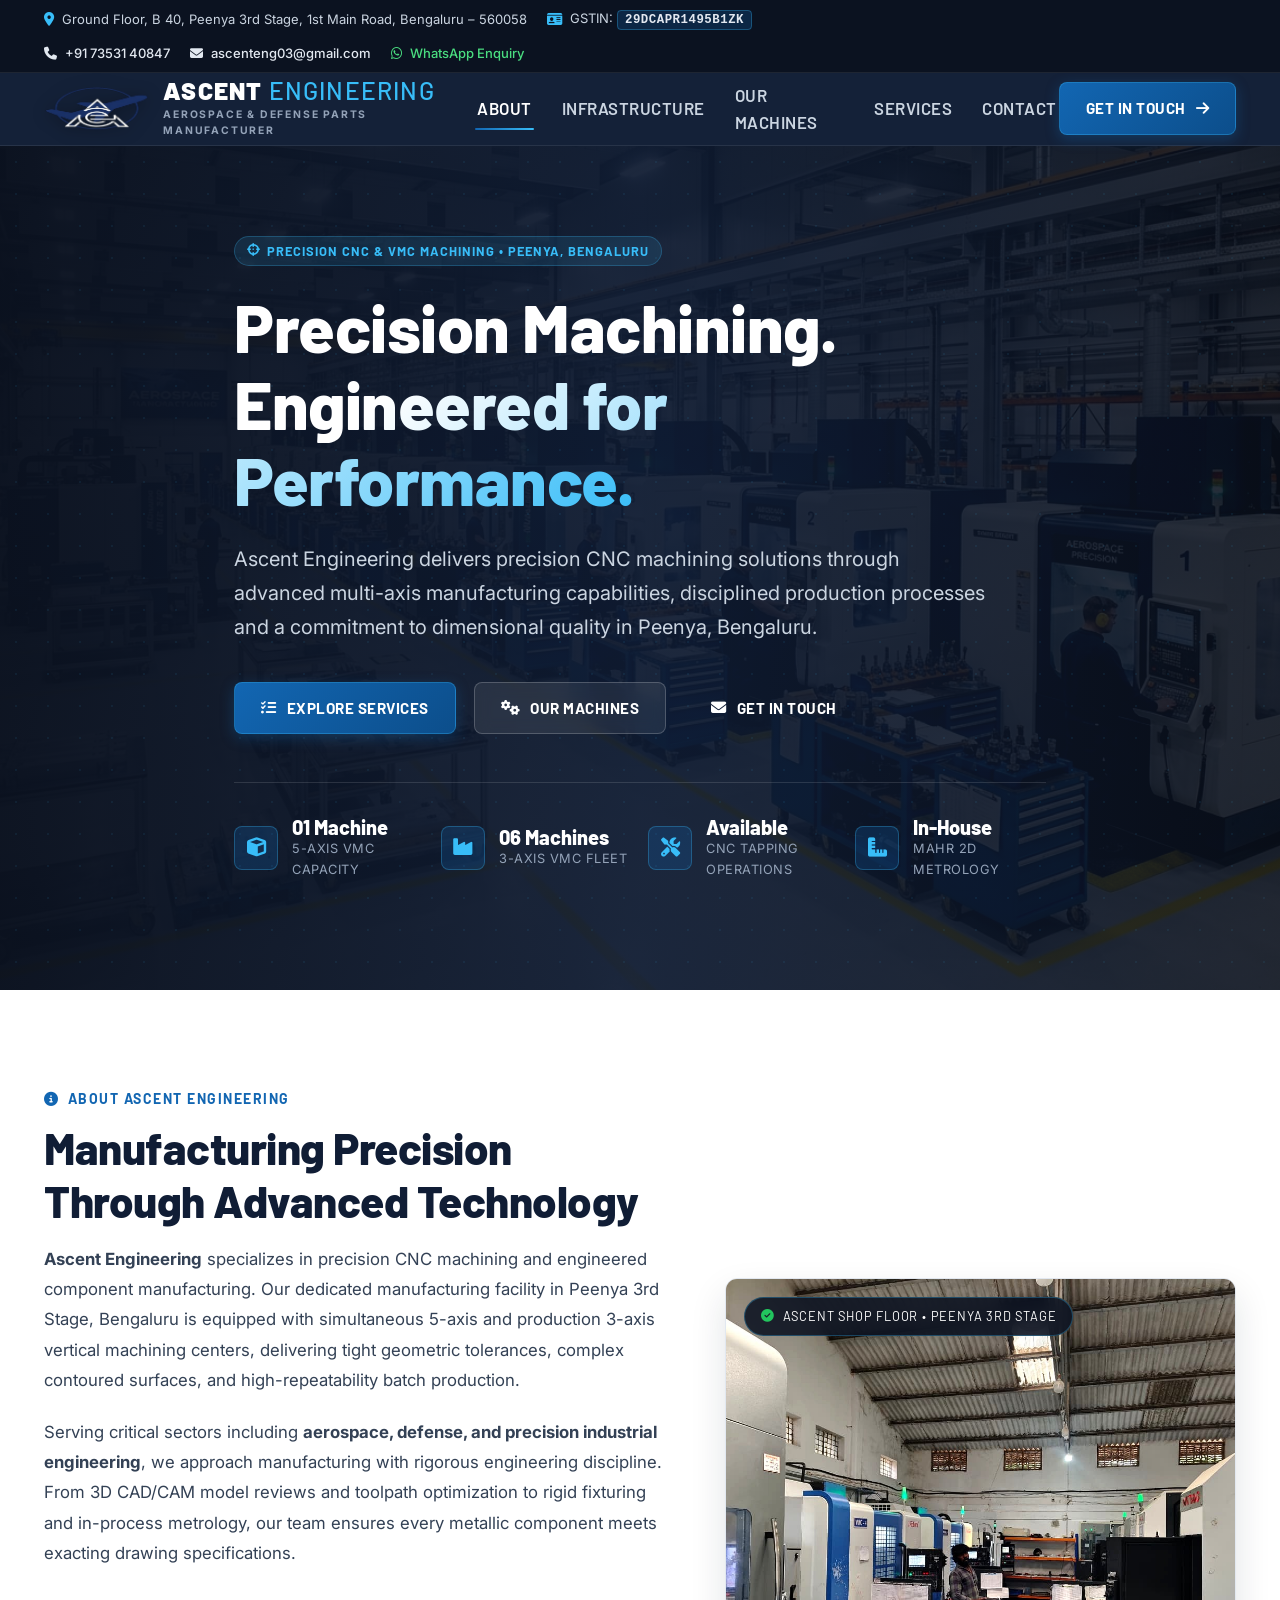
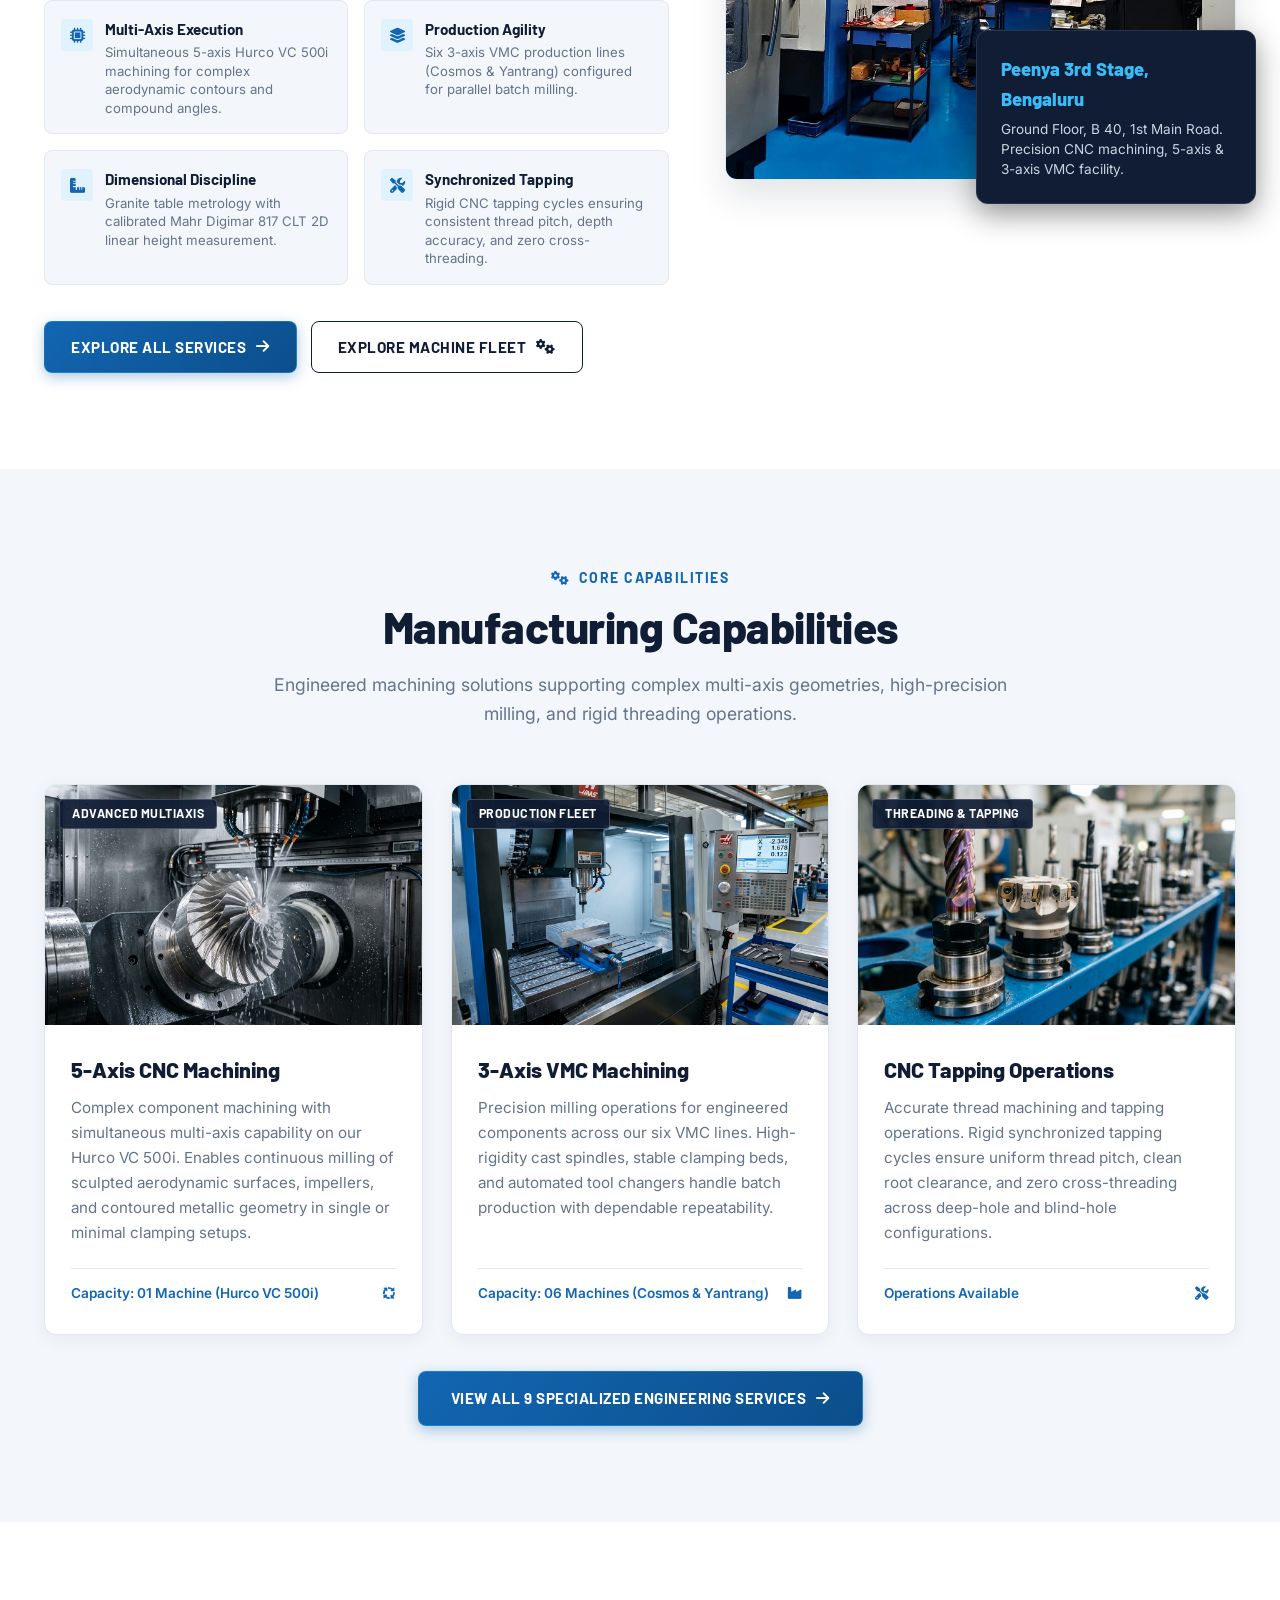
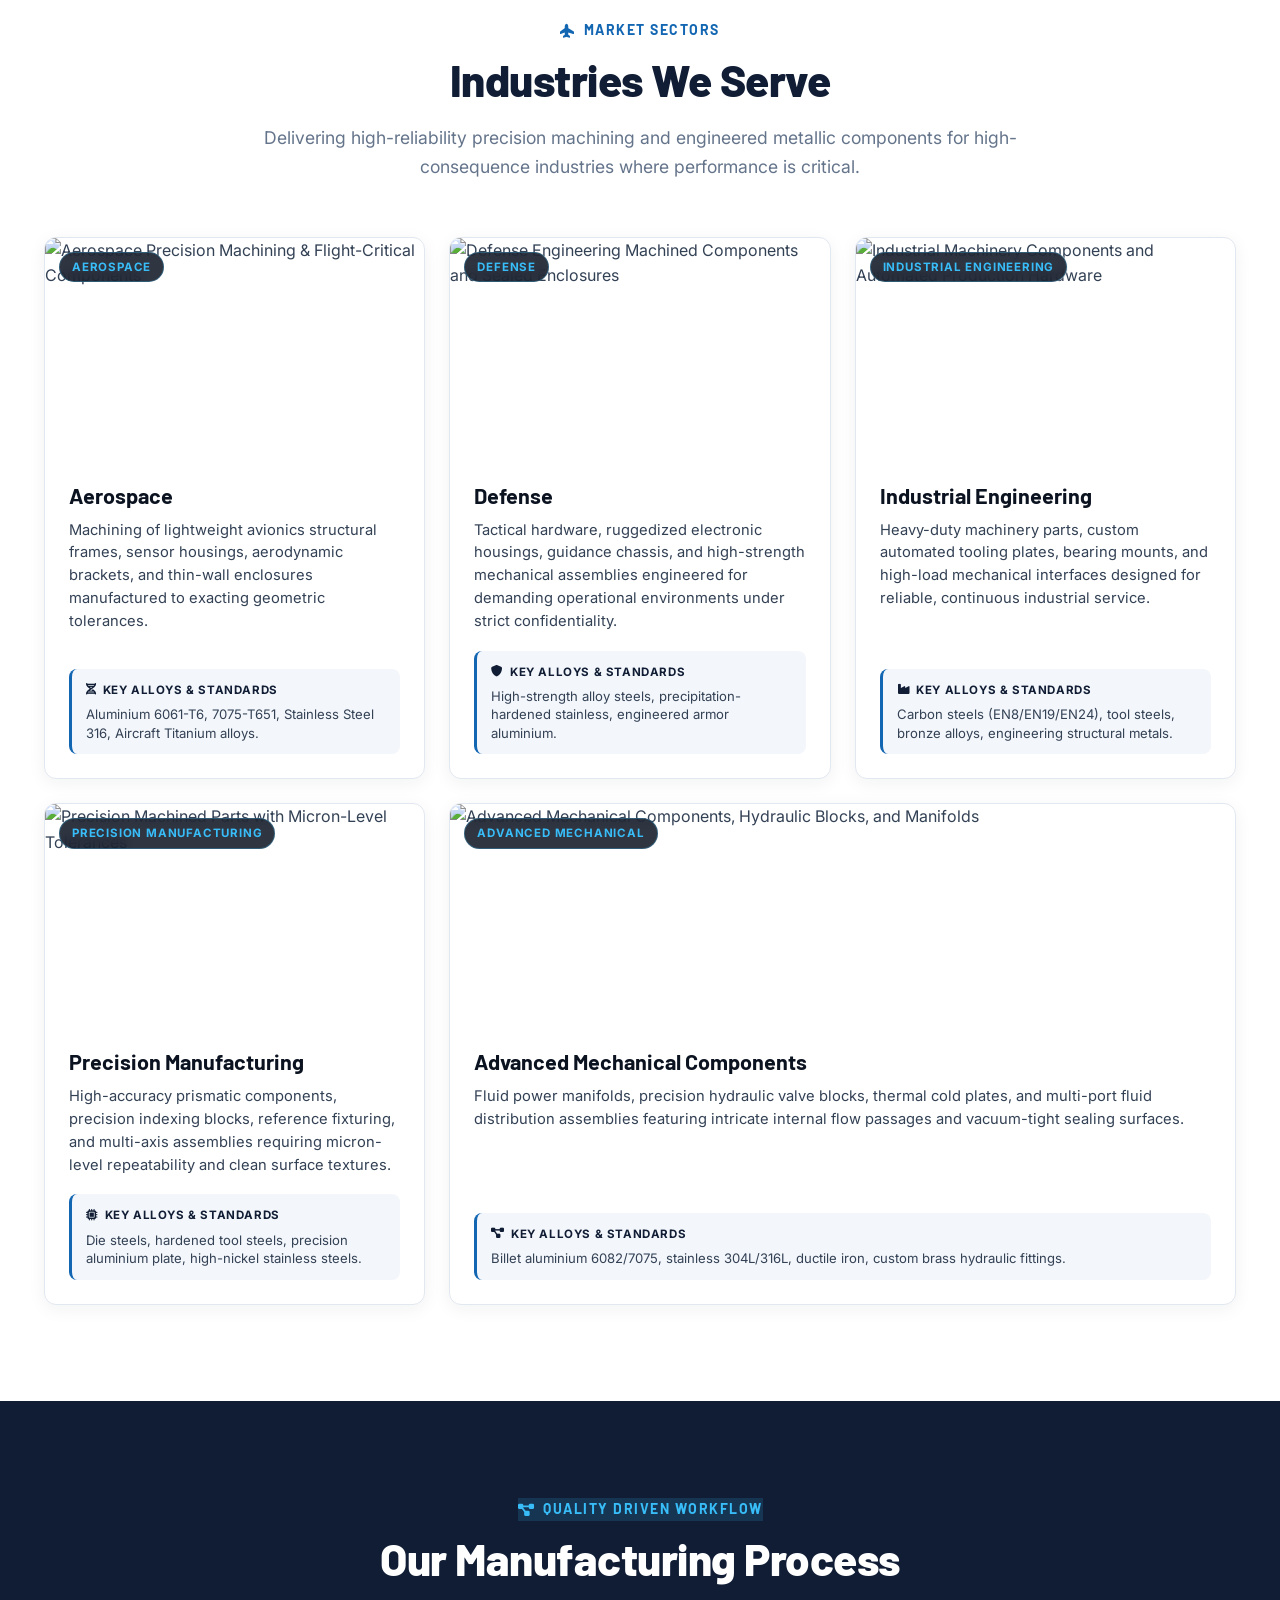
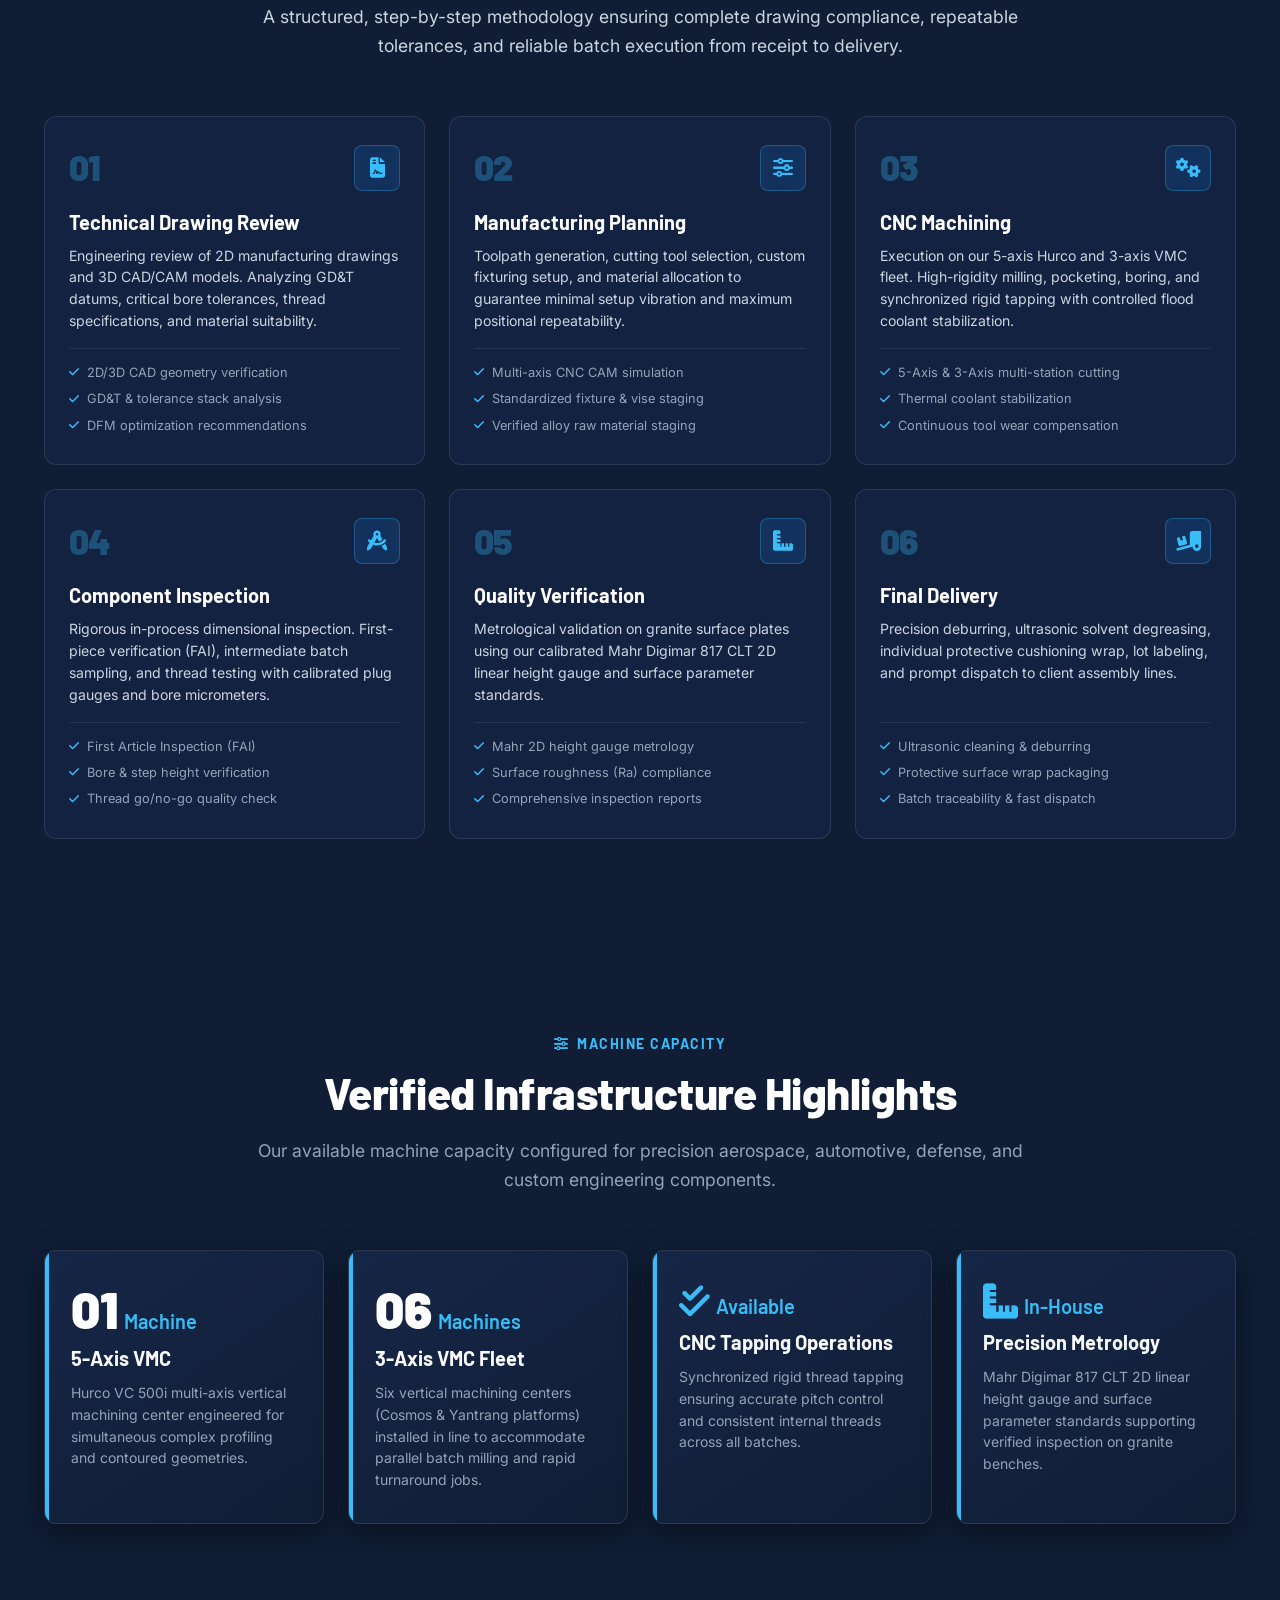
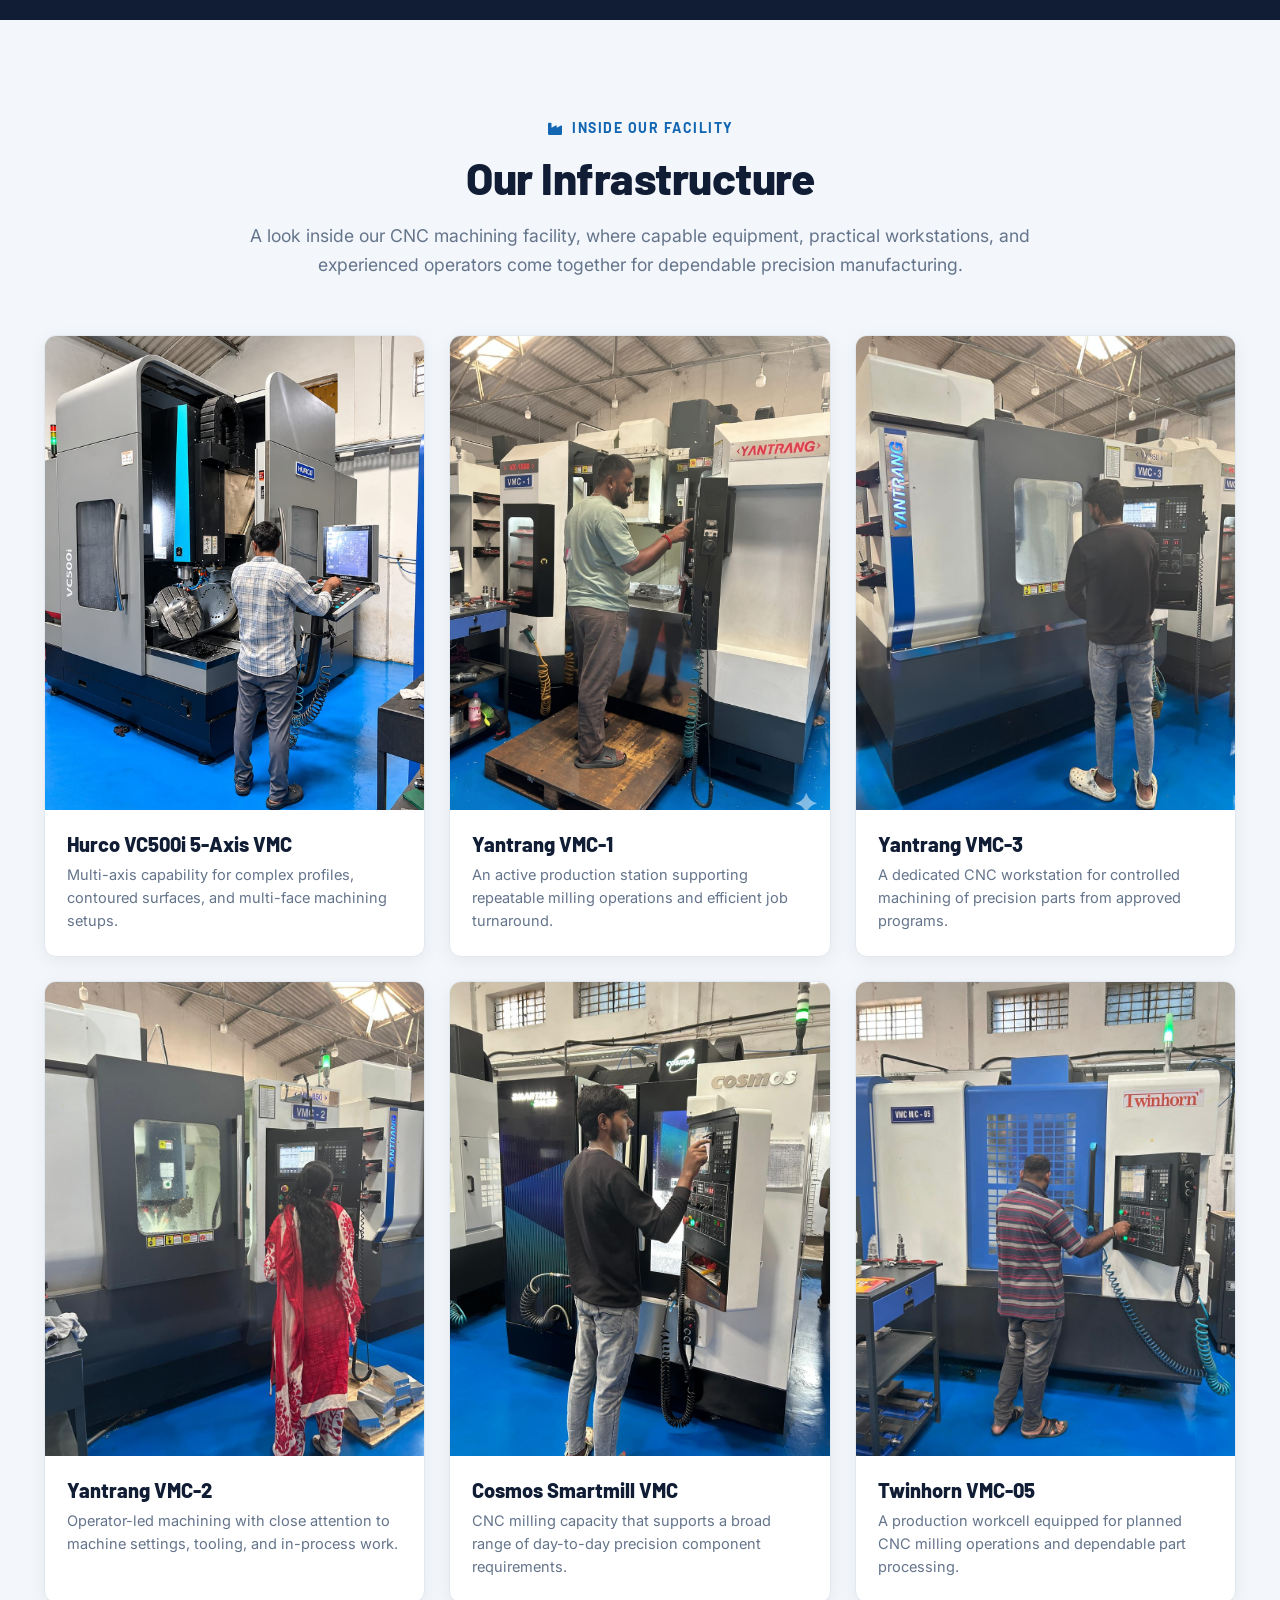
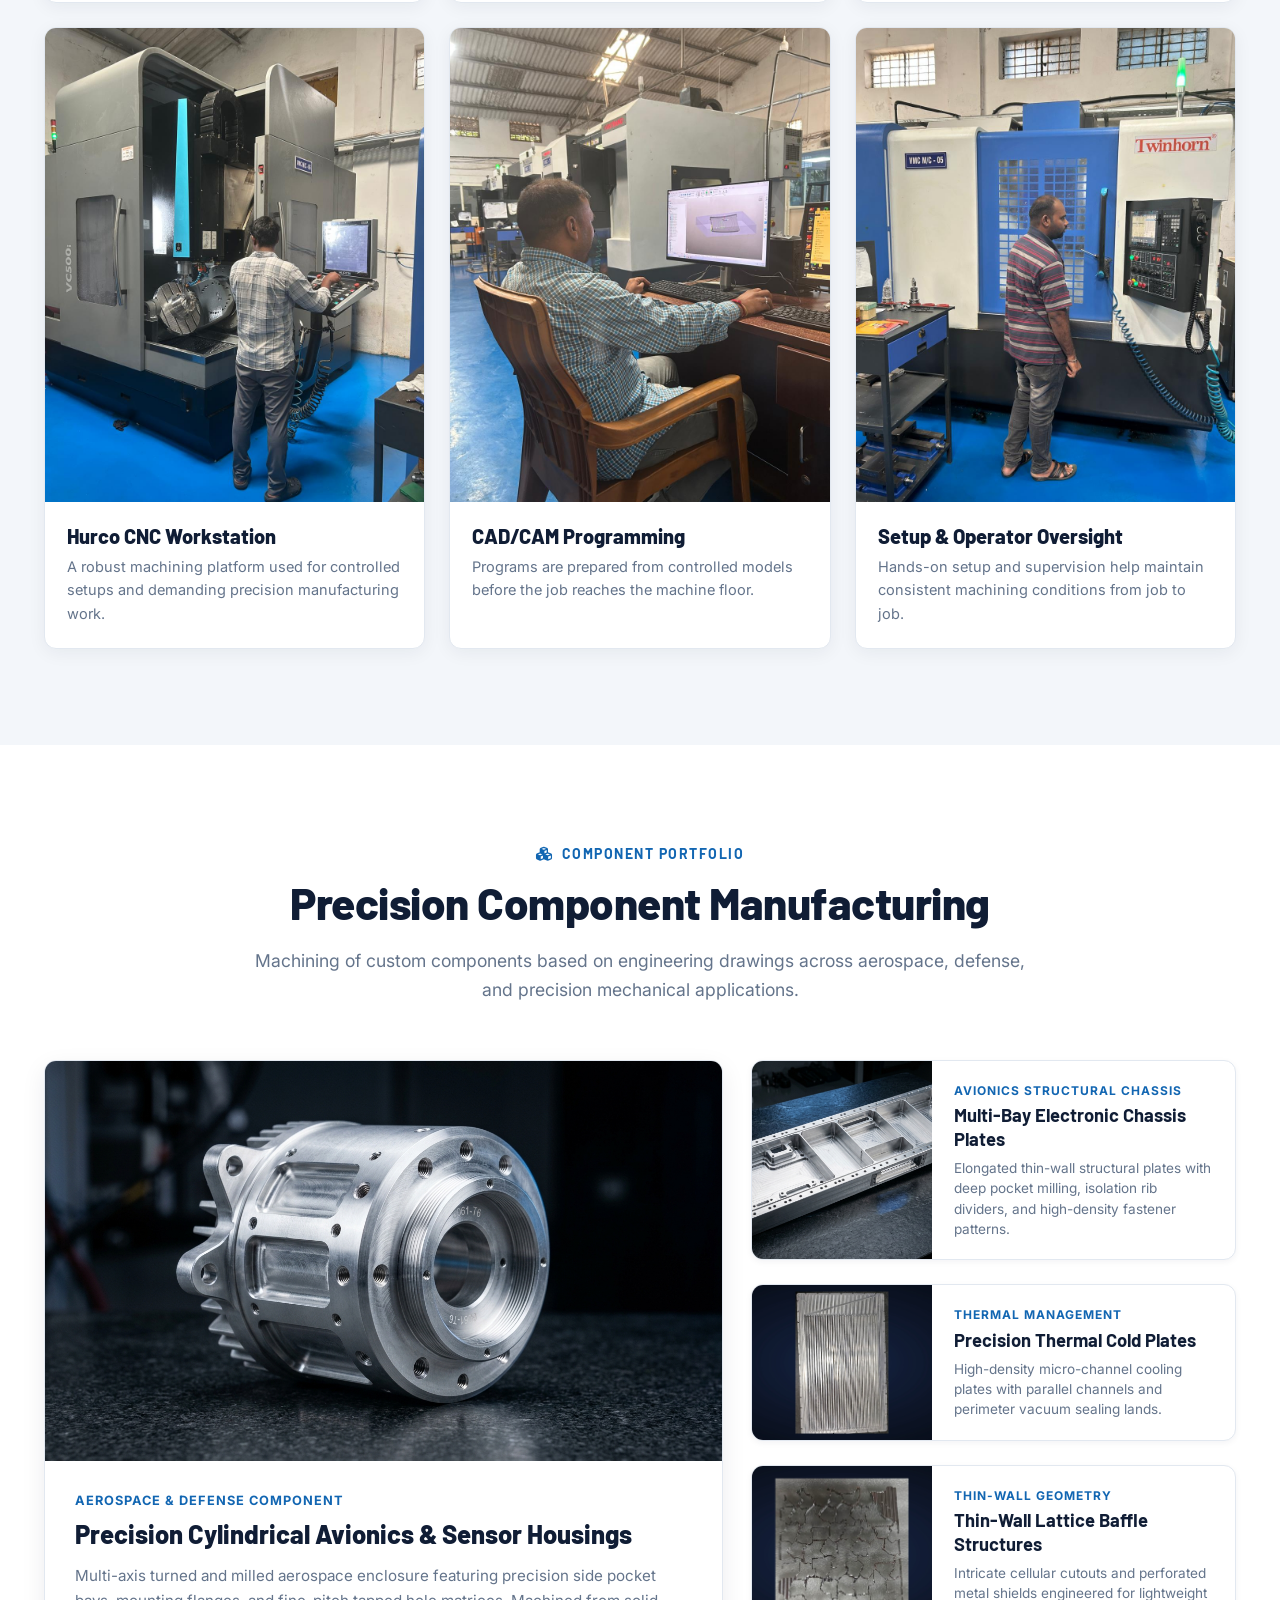
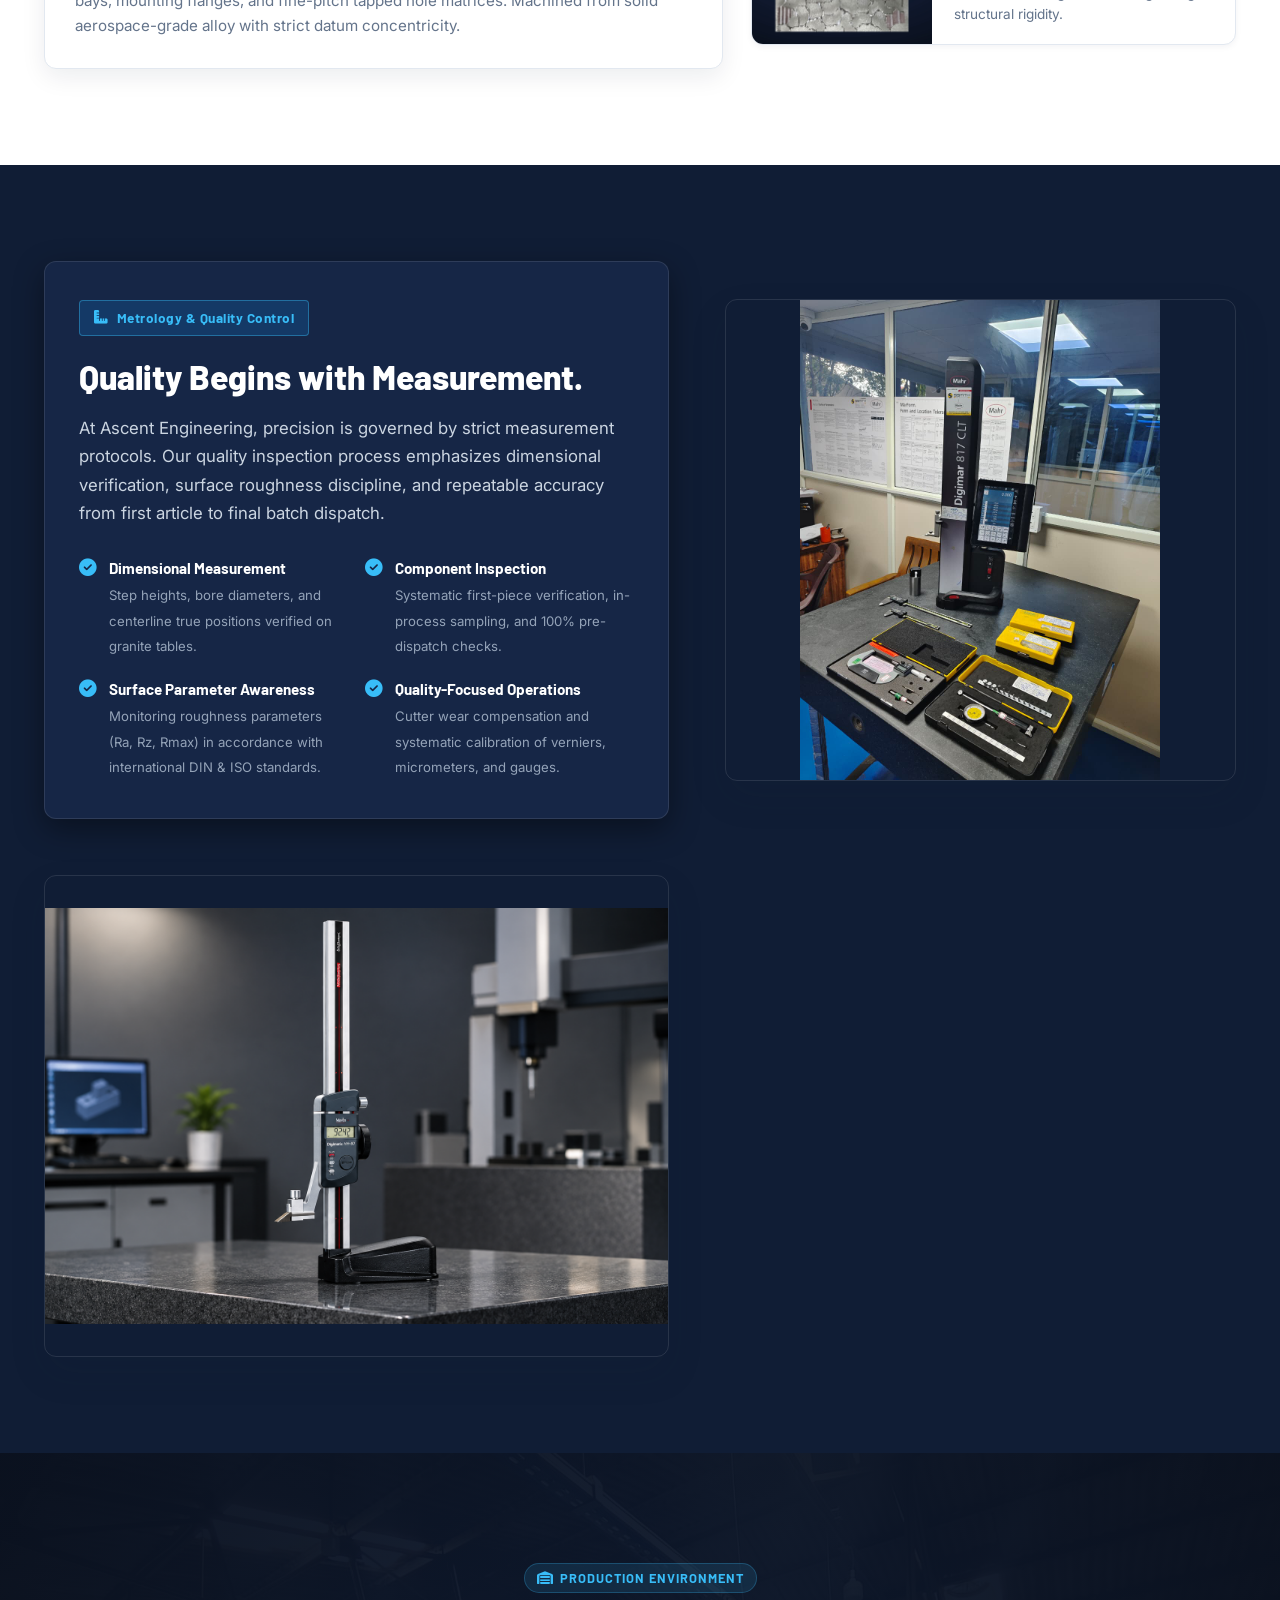
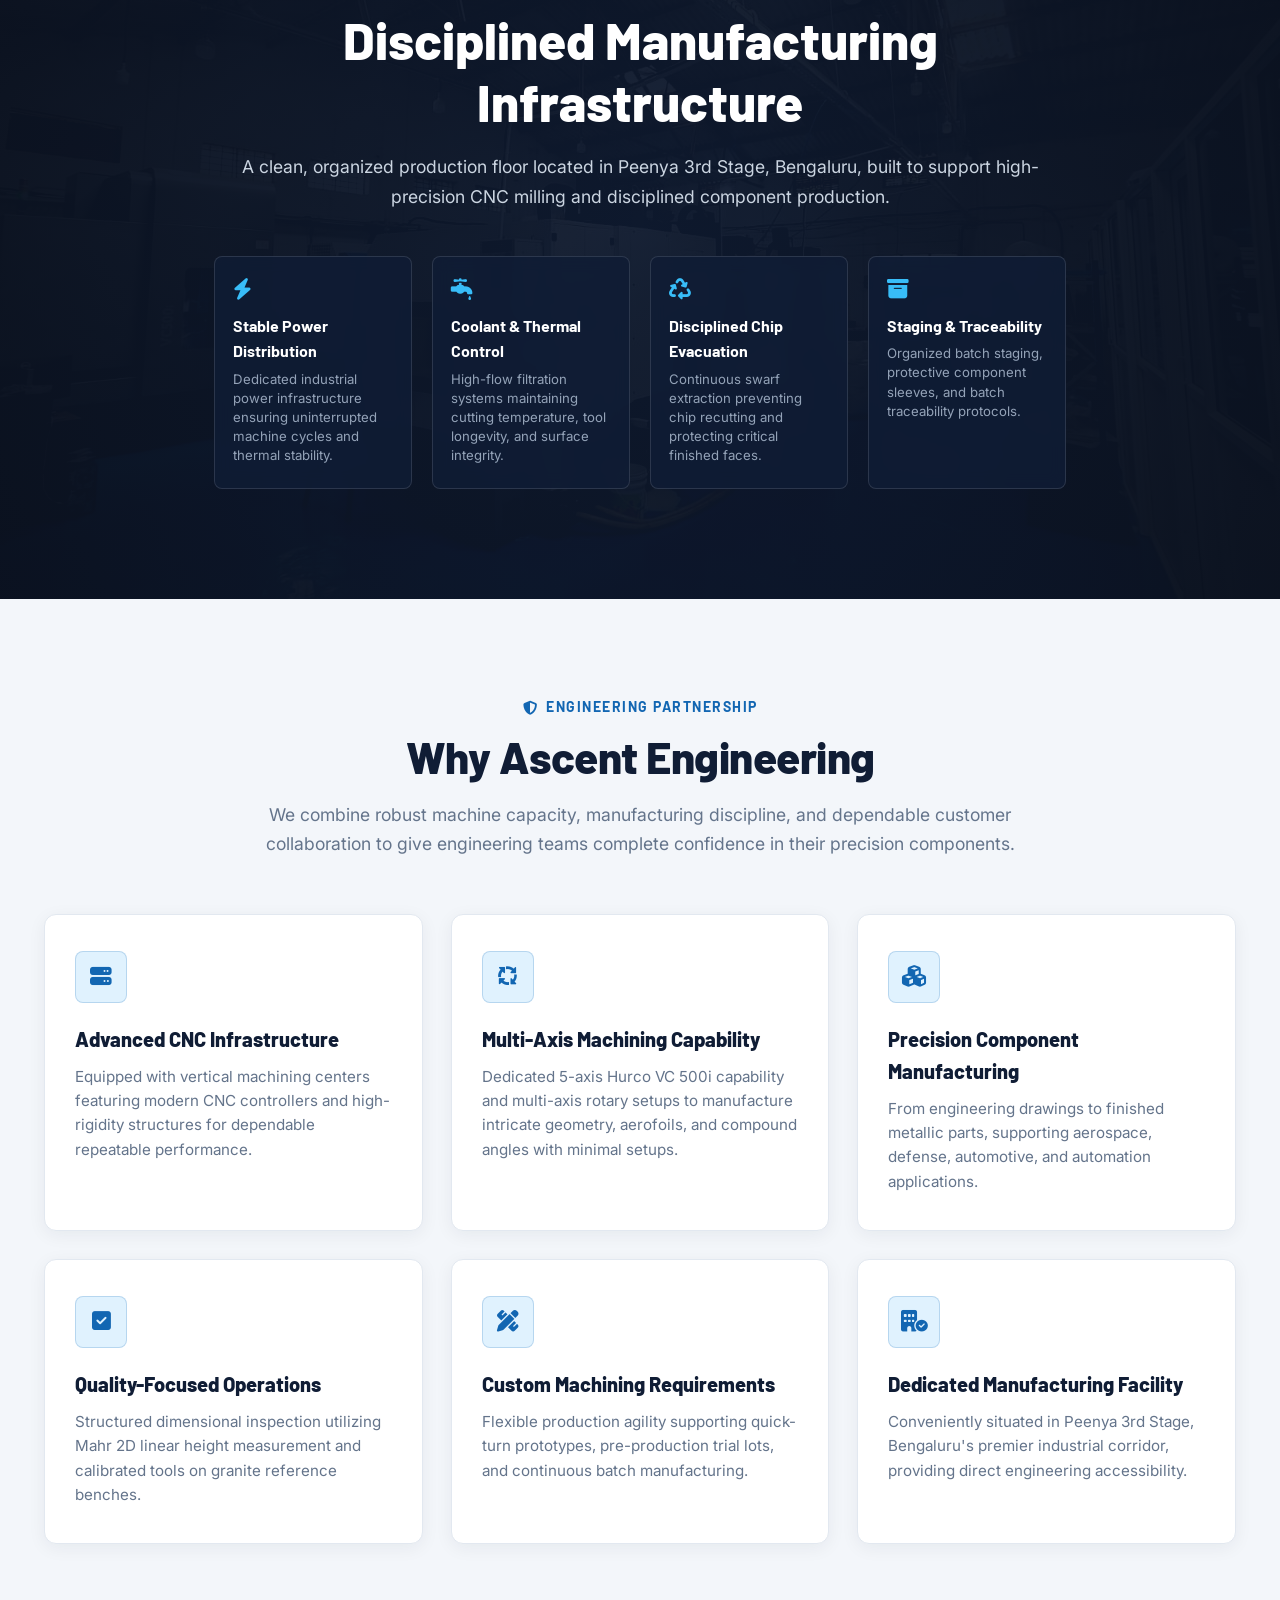
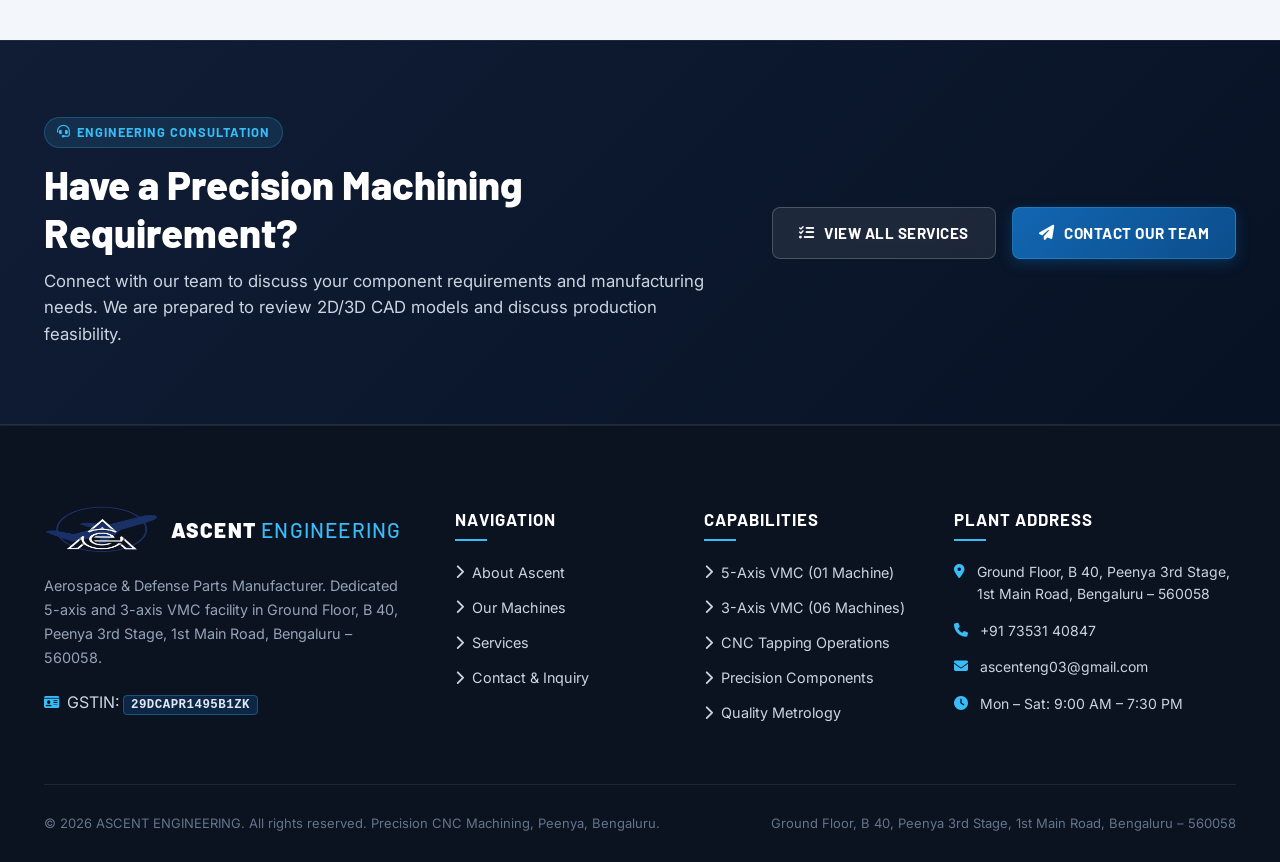
==== commit e74b0f29: "update the tapping machine" ====
--- a/index.html
+++ b/index.html
@@ -1,9 +1,12 @@
-<!DOCTYPE html>
+<!doctype html>
 <html lang="en">
   <head>
     <meta charset="UTF-8" />
     <meta name="viewport" content="width=device-width, initial-scale=1.0" />
-    <title>Ascent Engineering | Precision Machining. Engineered for Performance. | Peenya, Bengaluru</title>
+    <title>
+      Ascent Engineering | Precision Machining. Engineered for Performance. |
+      Peenya, Bengaluru
+    </title>
     <meta
       name="description"
       content="Ascent Engineering delivers precision CNC machining solutions through advanced multi-axis manufacturing capabilities, disciplined production processes and a commitment to dimensional quality in Peenya, Bengaluru."
@@ -15,17 +18,27 @@
     <meta name="author" content="Ascent Engineering" />
 
     <!-- Open Graph Metadata -->
-    <meta property="og:title" content="Ascent Engineering | Precision Machining. Engineered for Performance." />
+    <meta
+      property="og:title"
+      content="Ascent Engineering | Precision Machining. Engineered for Performance."
+    />
     <meta
       property="og:description"
       content="Specializing in precision CNC machining, 5-axis vertical machining capabilities, 3-axis VMC fleet capacity, and aerospace/defense component manufacturing in Peenya, Bengaluru."
     />
     <meta property="og:type" content="website" />
-    <meta property="og:image" content="img/generated/hero-facility-cinematic.jpg" />
+    <meta
+      property="og:image"
+      content="img/generated/hero-facility-cinematic.jpg"
+    />
 
     <!-- Favicon -->
     <link rel="icon" type="image/svg+xml" href="logo/favicon.svg" />
-    <link rel="icon" type="image/png" href="logo/ascent-engineering-logo-transparent.png" />
+    <link
+      rel="icon"
+      type="image/png"
+      href="logo/ascent-engineering-logo-transparent.png"
+    />
 
     <!-- Google Fonts: Barlow (Headings) & Inter (Body) -->
     <link rel="preconnect" href="https://fonts.googleapis.com" />
@@ -51,11 +64,16 @@
         <div class="top-notice-left">
           <div class="top-notice-item">
             <i class="fa-solid fa-location-dot"></i>
-            <span>Ground Floor, B 40, Peenya 3rd Stage, 1st Main Road, Bengaluru – 560058</span>
+            <span
+              >Ground Floor, B 40, Peenya 3rd Stage, 1st Main Road, Bengaluru –
+              560058</span
+            >
           </div>
           <div class="top-notice-item">
             <i class="fa-solid fa-id-card"></i>
-            <span>GSTIN: <strong class="gst-badge">29DCAPR1495B1ZK</strong></span>
+            <span
+              >GSTIN: <strong class="gst-badge">29DCAPR1495B1ZK</strong></span
+            >
           </div>
         </div>
         <div class="top-notice-right">
@@ -94,13 +112,16 @@
               <span class="brand-ascent">ASCENT</span>
               <span class="brand-engineering">ENGINEERING</span>
             </div>
-            <div class="logo-tagline">Aerospace &amp; Defense Parts Manufacturer</div>
+            <div class="logo-tagline">
+              Aerospace &amp; Defense Parts Manufacturer
+            </div>
           </div>
         </a>
 
         <!-- Desktop Navigation Links -->
         <nav class="nav-links" id="navLinks" aria-label="Main Navigation">
           <a href="index.html" class="nav-link active">About</a>
+          <a href="#our-infrastructure" class="nav-link">Infrastructure</a>
           <a href="ourmachine.html" class="nav-link">Our Machines</a>
           <a href="services.html" class="nav-link">Services</a>
           <a href="contact.html" class="nav-link">Contact</a>
@@ -111,7 +132,14 @@
             <span>Get in Touch</span>
             <i class="fa-solid fa-arrow-right"></i>
           </a>
-          <button class="mobile-menu-btn" id="mobileMenuBtn" aria-label="Toggle navigation menu">
+          <button
+            class="mobile-menu-btn"
+            id="mobileMenuBtn"
+            type="button"
+            aria-label="Open navigation menu"
+            aria-controls="navLinks"
+            aria-expanded="false"
+          >
             <i class="fa-solid fa-bars"></i>
           </button>
         </div>
@@ -135,7 +163,8 @@
         <div class="container hero-content">
           <div class="hero-badge-wrap">
             <span class="badge-tag badge-tag-dark">
-              <i class="fa-solid fa-crosshairs"></i> Precision CNC &amp; VMC Machining • Peenya, Bengaluru
+              <i class="fa-solid fa-crosshairs"></i> Precision CNC &amp; VMC
+              Machining • Peenya, Bengaluru
             </span>
           </div>
 
@@ -145,8 +174,10 @@
           </h1>
 
           <p class="hero-desc">
-            Ascent Engineering delivers precision CNC machining solutions through advanced multi-axis
-            manufacturing capabilities, disciplined production processes and a commitment to dimensional quality in Peenya, Bengaluru.
+            Ascent Engineering delivers precision CNC machining solutions
+            through advanced multi-axis manufacturing capabilities, disciplined
+            production processes and a commitment to dimensional quality in
+            Peenya, Bengaluru.
           </p>
 
           <div class="hero-actions">
@@ -217,54 +248,92 @@
               <div class="section-tag">
                 <i class="fa-solid fa-circle-info"></i> About Ascent Engineering
               </div>
-              <h2 class="section-title">Manufacturing Precision Through Advanced Technology</h2>
+              <h2 class="section-title">
+                Manufacturing Precision Through Advanced Technology
+              </h2>
               <p>
-                <strong>Ascent Engineering</strong> specializes in precision CNC machining and engineered component
-                manufacturing. Our dedicated manufacturing facility in Peenya 3rd Stage, Bengaluru is equipped with simultaneous
-                5-axis and production 3-axis vertical machining centers, delivering tight geometric tolerances, complex contoured surfaces,
-                and high-repeatability batch production.
+                <strong>Ascent Engineering</strong> specializes in precision CNC
+                machining and engineered component manufacturing. Our dedicated
+                manufacturing facility in Peenya 3rd Stage, Bengaluru is
+                equipped with simultaneous 5-axis and production 3-axis vertical
+                machining centers, delivering tight geometric tolerances,
+                complex contoured surfaces, and high-repeatability batch
+                production.
               </p>
               <p>
-                Serving critical sectors including <strong>aerospace, defense, and precision industrial engineering</strong>, we approach
-                manufacturing with rigorous engineering discipline. From 3D CAD/CAM model reviews and toolpath optimization to rigid fixturing
-                and in-process metrology, our team ensures every metallic component meets exacting drawing specifications.
+                Serving critical sectors including
+                <strong
+                  >aerospace, defense, and precision industrial
+                  engineering</strong
+                >, we approach manufacturing with rigorous engineering
+                discipline. From 3D CAD/CAM model reviews and toolpath
+                optimization to rigid fixturing and in-process metrology, our
+                team ensures every metallic component meets exacting drawing
+                specifications.
               </p>
 
               <div class="about-key-highlights">
                 <div class="about-highlight-item">
-                  <div class="about-highlight-icon"><i class="fa-solid fa-microchip"></i></div>
+                  <div class="about-highlight-icon">
+                    <i class="fa-solid fa-microchip"></i>
+                  </div>
                   <div class="about-highlight-text">
                     <h4>Multi-Axis Execution</h4>
-                    <p>Simultaneous 5-axis Hurco VC 500i machining for complex aerodynamic contours and compound angles.</p>
+                    <p>
+                      Simultaneous 5-axis Hurco VC 500i machining for complex
+                      aerodynamic contours and compound angles.
+                    </p>
                   </div>
                 </div>
 
                 <div class="about-highlight-item">
-                  <div class="about-highlight-icon"><i class="fa-solid fa-layer-group"></i></div>
+                  <div class="about-highlight-icon">
+                    <i class="fa-solid fa-layer-group"></i>
+                  </div>
                   <div class="about-highlight-text">
                     <h4>Production Agility</h4>
-                    <p>Six 3-axis VMC production lines (Cosmos &amp; Yantrang) configured for parallel batch milling.</p>
+                    <p>
+                      Six 3-axis VMC production lines (Cosmos &amp; Yantrang)
+                      configured for parallel batch milling.
+                    </p>
                   </div>
                 </div>
 
                 <div class="about-highlight-item">
-                  <div class="about-highlight-icon"><i class="fa-solid fa-ruler-combined"></i></div>
+                  <div class="about-highlight-icon">
+                    <i class="fa-solid fa-ruler-combined"></i>
+                  </div>
                   <div class="about-highlight-text">
                     <h4>Dimensional Discipline</h4>
-                    <p>Granite table metrology with calibrated Mahr Digimar 817 CLT 2D linear height measurement.</p>
+                    <p>
+                      Granite table metrology with calibrated Mahr Digimar 817
+                      CLT 2D linear height measurement.
+                    </p>
                   </div>
                 </div>
 
                 <div class="about-highlight-item">
-                  <div class="about-highlight-icon"><i class="fa-solid fa-screwdriver-wrench"></i></div>
+                  <div class="about-highlight-icon">
+                    <i class="fa-solid fa-screwdriver-wrench"></i>
+                  </div>
                   <div class="about-highlight-text">
                     <h4>Synchronized Tapping</h4>
-                    <p>Rigid CNC tapping cycles ensuring consistent thread pitch, depth accuracy, and zero cross-threading.</p>
-                  </div>
-                </div>
-              </div>
-
-              <div style="display: flex; gap: 14px; flex-wrap: wrap; margin-top: 24px;">
+                    <p>
+                      Rigid CNC tapping cycles ensuring consistent thread pitch,
+                      depth accuracy, and zero cross-threading.
+                    </p>
+                  </div>
+                </div>
+              </div>
+
+              <div
+                style="
+                  display: flex;
+                  gap: 14px;
+                  flex-wrap: wrap;
+                  margin-top: 24px;
+                "
+              >
                 <a href="services.html" class="btn btn-primary">
                   <span>Explore All Services</span>
                   <i class="fa-solid fa-arrow-right"></i>
@@ -278,7 +347,11 @@
 
             <!-- Prominent Shop Floor Photograph with Lightbox -->
             <div class="about-image-col">
-              <div class="about-main-image-wrap" data-lightbox-src="img/ascent/shop-floor-featured.jpg" data-lightbox-title="Ascent Engineering Actual Shop Floor &amp; VMC Fleet - Peenya 3rd Stage, Bengaluru">
+              <div
+                class="about-main-image-wrap"
+                data-lightbox-src="img/ascent/shop-floor-featured.jpg"
+                data-lightbox-title="Ascent Engineering Actual Shop Floor &amp; VMC Fleet - Peenya 3rd Stage, Bengaluru"
+              >
                 <img
                   src="img/ascent/shop-floor-featured.jpg"
                   alt="Ascent Engineering Shop Floor - Precision CNC VMC Machine Fleet in Peenya Bengaluru"
@@ -295,7 +368,10 @@
               </div>
               <div class="about-floating-card">
                 <div class="card-title">Peenya 3rd Stage, Bengaluru</div>
-                <p>Ground Floor, B 40, 1st Main Road. Precision CNC machining, 5-axis &amp; 3-axis VMC facility.</p>
+                <p>
+                  Ground Floor, B 40, 1st Main Road. Precision CNC machining,
+                  5-axis &amp; 3-axis VMC facility.
+                </p>
               </div>
             </div>
           </div>
@@ -311,15 +387,20 @@
             </div>
             <h2 class="section-title">Manufacturing Capabilities</h2>
             <p class="section-subtitle">
-              Engineered machining solutions supporting complex multi-axis geometries, high-precision milling,
-              and rigid threading operations.
+              Engineered machining solutions supporting complex multi-axis
+              geometries, high-precision milling, and rigid threading
+              operations.
             </p>
           </div>
 
           <div class="capabilities-3grid">
             <!-- Card 1: 5-Axis CNC Machining -->
             <div class="technical-card">
-              <div class="technical-card-img-wrap" data-lightbox-src="img/generated/aerospace-component-machining.jpg" data-lightbox-title="Simultaneous 5-Axis Aerospace Component Machining">
+              <div
+                class="technical-card-img-wrap"
+                data-lightbox-src="img/generated/aerospace-component-machining.jpg"
+                data-lightbox-title="Simultaneous 5-Axis Aerospace Component Machining"
+              >
                 <img
                   src="img/generated/aerospace-component-machining.jpg"
                   alt="5-Axis CNC Machining of Complex Engineered Aerospace Component"
@@ -330,8 +411,10 @@
               <div class="technical-card-body">
                 <h3 class="technical-card-title">5-Axis CNC Machining</h3>
                 <p class="technical-card-text">
-                  Complex component machining with simultaneous multi-axis capability on our Hurco VC 500i. Enables continuous milling of
-                  sculpted aerodynamic surfaces, impellers, and contoured metallic geometry in single or minimal clamping setups.
+                  Complex component machining with simultaneous multi-axis
+                  capability on our Hurco VC 500i. Enables continuous milling of
+                  sculpted aerodynamic surfaces, impellers, and contoured
+                  metallic geometry in single or minimal clamping setups.
                 </p>
                 <div class="technical-card-specs">
                   <span>Capacity: 01 Machine (Hurco VC 500i)</span>
@@ -342,7 +425,11 @@
 
             <!-- Card 2: 3-Axis VMC Machining -->
             <div class="technical-card">
-              <div class="technical-card-img-wrap" data-lightbox-src="img/generated/vmc-machining-environment.jpg" data-lightbox-title="Ascent Engineering 3-Axis VMC Production Environment">
+              <div
+                class="technical-card-img-wrap"
+                data-lightbox-src="img/generated/vmc-machining-environment.jpg"
+                data-lightbox-title="Ascent Engineering 3-Axis VMC Production Environment"
+              >
                 <img
                   src="img/generated/vmc-machining-environment.jpg"
                   alt="3-Axis VMC Machining Station Environment at Ascent Engineering"
@@ -353,8 +440,10 @@
               <div class="technical-card-body">
                 <h3 class="technical-card-title">3-Axis VMC Machining</h3>
                 <p class="technical-card-text">
-                  Precision milling operations for engineered components across our six VMC lines. High-rigidity cast spindles, stable
-                  clamping beds, and automated tool changers handle batch production with dependable repeatability.
+                  Precision milling operations for engineered components across
+                  our six VMC lines. High-rigidity cast spindles, stable
+                  clamping beds, and automated tool changers handle batch
+                  production with dependable repeatability.
                 </p>
                 <div class="technical-card-specs">
                   <span>Capacity: 06 Machines (Cosmos &amp; Yantrang)</span>
@@ -365,19 +454,27 @@
 
             <!-- Card 3: CNC Tapping Operations -->
             <div class="technical-card">
-              <div class="technical-card-img-wrap" data-lightbox-src="img/generated/equipment-tooling-closeup.jpg" data-lightbox-title="Precision CNC Tooling and Synchronized Rigid Tapping">
+              <div
+                class="technical-card-img-wrap"
+                data-lightbox-src="img/generated/equipment-tooling-closeup.jpg"
+                data-lightbox-title="Precision CNC Tooling and Synchronized Rigid Tapping"
+              >
                 <img
                   src="img/generated/equipment-tooling-closeup.jpg"
                   alt="Precision CNC Rigid Tapping & Tooling Equipment Close-up"
                   loading="lazy"
                 />
-                <span class="technical-card-badge">Threading &amp; Tapping</span>
+                <span class="technical-card-badge"
+                  >Threading &amp; Tapping</span
+                >
               </div>
               <div class="technical-card-body">
                 <h3 class="technical-card-title">CNC Tapping Operations</h3>
                 <p class="technical-card-text">
-                  Accurate thread machining and tapping operations. Rigid synchronized tapping cycles ensure uniform
-                  thread pitch, clean root clearance, and zero cross-threading across deep-hole and blind-hole configurations.
+                  Accurate thread machining and tapping operations. Rigid
+                  synchronized tapping cycles ensure uniform thread pitch, clean
+                  root clearance, and zero cross-threading across deep-hole and
+                  blind-hole configurations.
                 </p>
                 <div class="technical-card-specs">
                   <span>Operations Available</span>
@@ -387,8 +484,12 @@
             </div>
           </div>
 
-          <div style="text-align: center; margin-top: 36px;">
-            <a href="services.html" class="btn btn-primary" style="padding: 14px 32px;">
+          <div style="text-align: center; margin-top: 36px">
+            <a
+              href="services.html"
+              class="btn btn-primary"
+              style="padding: 14px 32px"
+            >
               <span>View All 9 Specialized Engineering Services</span>
               <i class="fa-solid fa-arrow-right"></i>
             </a>
@@ -405,14 +506,20 @@
             </div>
             <h2 class="section-title">Industries We Serve</h2>
             <p class="section-subtitle">
-              Delivering high-reliability precision machining and engineered metallic components for high-consequence industries where performance is critical.
+              Delivering high-reliability precision machining and engineered
+              metallic components for high-consequence industries where
+              performance is critical.
             </p>
           </div>
 
           <div class="industries-grid">
             <!-- 1. Aerospace -->
             <div class="industry-card">
-              <div class="industry-img-wrap" data-lightbox-src="img/aerospace-industry.jpg" data-lightbox-title="Aerospace Component Machining">
+              <div
+                class="industry-img-wrap"
+                data-lightbox-src="img/aerospace-industry.jpg"
+                data-lightbox-title="Aerospace Component Machining"
+              >
                 <img
                   src="img/aerospace-industry.jpg"
                   alt="Aerospace Precision Machining &amp; Flight-Critical Components"
@@ -423,14 +530,17 @@
               <div class="industry-body">
                 <h3 class="industry-title">Aerospace</h3>
                 <p class="industry-desc">
-                  Machining of lightweight avionics structural frames, sensor housings, aerodynamic brackets, and thin-wall enclosures manufactured to exacting geometric tolerances.
+                  Machining of lightweight avionics structural frames, sensor
+                  housings, aerodynamic brackets, and thin-wall enclosures
+                  manufactured to exacting geometric tolerances.
                 </p>
                 <div class="industry-materials">
                   <div class="industry-materials-label">
                     <i class="fa-solid fa-dna"></i> Key Alloys &amp; Standards
                   </div>
                   <p class="industry-materials-text">
-                    Aluminium 6061-T6, 7075-T651, Stainless Steel 316, Aircraft Titanium alloys.
+                    Aluminium 6061-T6, 7075-T651, Stainless Steel 316, Aircraft
+                    Titanium alloys.
                   </p>
                 </div>
               </div>
@@ -438,7 +548,11 @@
 
             <!-- 2. Defense -->
             <div class="industry-card">
-              <div class="industry-img-wrap" data-lightbox-src="img/defence-engineering.jpg" data-lightbox-title="Defense Engineering Machining">
+              <div
+                class="industry-img-wrap"
+                data-lightbox-src="img/defence-engineering.jpg"
+                data-lightbox-title="Defense Engineering Machining"
+              >
                 <img
                   src="img/defence-engineering.jpg"
                   alt="Defense Engineering Machined Components and Sealed Enclosures"
@@ -449,14 +563,19 @@
               <div class="industry-body">
                 <h3 class="industry-title">Defense</h3>
                 <p class="industry-desc">
-                  Tactical hardware, ruggedized electronic housings, guidance chassis, and high-strength mechanical assemblies engineered for demanding operational environments under strict confidentiality.
+                  Tactical hardware, ruggedized electronic housings, guidance
+                  chassis, and high-strength mechanical assemblies engineered
+                  for demanding operational environments under strict
+                  confidentiality.
                 </p>
                 <div class="industry-materials">
                   <div class="industry-materials-label">
-                    <i class="fa-solid fa-shield"></i> Key Alloys &amp; Standards
+                    <i class="fa-solid fa-shield"></i> Key Alloys &amp;
+                    Standards
                   </div>
                   <p class="industry-materials-text">
-                    High-strength alloy steels, precipitation-hardened stainless, engineered armor aluminium.
+                    High-strength alloy steels, precipitation-hardened
+                    stainless, engineered armor aluminium.
                   </p>
                 </div>
               </div>
@@ -464,7 +583,11 @@
 
             <!-- 3. Industrial Engineering -->
             <div class="industry-card">
-              <div class="industry-img-wrap" data-lightbox-src="img/abt/metal-industry-workshop-precision-machinery-automated-production-line-robotic-arm-generated-by-ai-free-photo.jpg" data-lightbox-title="Industrial Engineering Machining">
+              <div
+                class="industry-img-wrap"
+                data-lightbox-src="img/abt/metal-industry-workshop-precision-machinery-automated-production-line-robotic-arm-generated-by-ai-free-photo.jpg"
+                data-lightbox-title="Industrial Engineering Machining"
+              >
                 <img
                   src="img/abt/metal-industry-workshop-precision-machinery-automated-production-line-robotic-arm-generated-by-ai-free-photo.jpg"
                   alt="Industrial Machinery Components and Automated Production Hardware"
@@ -475,14 +598,18 @@
               <div class="industry-body">
                 <h3 class="industry-title">Industrial Engineering</h3>
                 <p class="industry-desc">
-                  Heavy-duty machinery parts, custom automated tooling plates, bearing mounts, and high-load mechanical interfaces designed for reliable, continuous industrial service.
+                  Heavy-duty machinery parts, custom automated tooling plates,
+                  bearing mounts, and high-load mechanical interfaces designed
+                  for reliable, continuous industrial service.
                 </p>
                 <div class="industry-materials">
                   <div class="industry-materials-label">
-                    <i class="fa-solid fa-industry"></i> Key Alloys &amp; Standards
+                    <i class="fa-solid fa-industry"></i> Key Alloys &amp;
+                    Standards
                   </div>
                   <p class="industry-materials-text">
-                    Carbon steels (EN8/EN19/EN24), tool steels, bronze alloys, engineering structural metals.
+                    Carbon steels (EN8/EN19/EN24), tool steels, bronze alloys,
+                    engineering structural metals.
                   </p>
                 </div>
               </div>
@@ -490,7 +617,11 @@
 
             <!-- 4. Precision Manufacturing -->
             <div class="industry-card">
-              <div class="industry-img-wrap" data-lightbox-src="img/precision-engineering.jpg" data-lightbox-title="Precision Manufacturing Components">
+              <div
+                class="industry-img-wrap"
+                data-lightbox-src="img/precision-engineering.jpg"
+                data-lightbox-title="Precision Manufacturing Components"
+              >
                 <img
                   src="img/precision-engineering.jpg"
                   alt="Precision Machined Parts with Micron-Level Tolerances"
@@ -501,22 +632,30 @@
               <div class="industry-body">
                 <h3 class="industry-title">Precision Manufacturing</h3>
                 <p class="industry-desc">
-                  High-accuracy prismatic components, precision indexing blocks, reference fixturing, and multi-axis assemblies requiring micron-level repeatability and clean surface textures.
+                  High-accuracy prismatic components, precision indexing blocks,
+                  reference fixturing, and multi-axis assemblies requiring
+                  micron-level repeatability and clean surface textures.
                 </p>
                 <div class="industry-materials">
                   <div class="industry-materials-label">
-                    <i class="fa-solid fa-microchip"></i> Key Alloys &amp; Standards
+                    <i class="fa-solid fa-microchip"></i> Key Alloys &amp;
+                    Standards
                   </div>
                   <p class="industry-materials-text">
-                    Die steels, hardened tool steels, precision aluminium plate, high-nickel stainless steels.
+                    Die steels, hardened tool steels, precision aluminium plate,
+                    high-nickel stainless steels.
                   </p>
                 </div>
               </div>
             </div>
 
             <!-- 5. Advanced Mechanical Components -->
-            <div class="industry-card" style="grid-column: span 2;">
-              <div class="industry-img-wrap" data-lightbox-src="img/critical-applications.jpg" data-lightbox-title="Advanced Mechanical Components &amp; Manifolds">
+            <div class="industry-card" style="grid-column: span 2">
+              <div
+                class="industry-img-wrap"
+                data-lightbox-src="img/critical-applications.jpg"
+                data-lightbox-title="Advanced Mechanical Components &amp; Manifolds"
+              >
                 <img
                   src="img/critical-applications.jpg"
                   alt="Advanced Mechanical Components, Hydraulic Blocks, and Manifolds"
@@ -527,14 +666,19 @@
               <div class="industry-body">
                 <h3 class="industry-title">Advanced Mechanical Components</h3>
                 <p class="industry-desc">
-                  Fluid power manifolds, precision hydraulic valve blocks, thermal cold plates, and multi-port fluid distribution assemblies featuring intricate internal flow passages and vacuum-tight sealing surfaces.
+                  Fluid power manifolds, precision hydraulic valve blocks,
+                  thermal cold plates, and multi-port fluid distribution
+                  assemblies featuring intricate internal flow passages and
+                  vacuum-tight sealing surfaces.
                 </p>
                 <div class="industry-materials">
                   <div class="industry-materials-label">
-                    <i class="fa-solid fa-diagram-project"></i> Key Alloys &amp; Standards
+                    <i class="fa-solid fa-diagram-project"></i> Key Alloys &amp;
+                    Standards
                   </div>
                   <p class="industry-materials-text">
-                    Billet aluminium 6082/7075, stainless 304L/316L, ductile iron, custom brass hydraulic fittings.
+                    Billet aluminium 6082/7075, stainless 304L/316L, ductile
+                    iron, custom brass hydraulic fittings.
                   </p>
                 </div>
               </div>
@@ -547,12 +691,20 @@
       <section class="section process-section" id="process">
         <div class="container">
           <div class="section-header center">
-            <div class="section-tag" style="background: rgba(56, 189, 248, 0.15); color: #38BDF8;">
-              <i class="fa-solid fa-diagram-project"></i> Quality Driven Workflow
-            </div>
-            <h2 class="section-title" style="color: var(--color-white);">Our Manufacturing Process</h2>
-            <p class="section-subtitle" style="color: #CBD5E1;">
-              A structured, step-by-step methodology ensuring complete drawing compliance, repeatable tolerances, and reliable batch execution from receipt to delivery.
+            <div
+              class="section-tag"
+              style="background: rgba(56, 189, 248, 0.15); color: #38bdf8"
+            >
+              <i class="fa-solid fa-diagram-project"></i> Quality Driven
+              Workflow
+            </div>
+            <h2 class="section-title" style="color: var(--color-white)">
+              Our Manufacturing Process
+            </h2>
+            <p class="section-subtitle" style="color: #cbd5e1">
+              A structured, step-by-step methodology ensuring complete drawing
+              compliance, repeatable tolerances, and reliable batch execution
+              from receipt to delivery.
             </p>
           </div>
 
@@ -561,16 +713,29 @@
             <div class="process-step-card">
               <div class="process-step-header">
                 <div class="process-step-num">01</div>
-                <div class="process-step-icon"><i class="fa-solid fa-file-contract"></i></div>
+                <div class="process-step-icon">
+                  <i class="fa-solid fa-file-contract"></i>
+                </div>
               </div>
               <h3 class="process-step-title">Technical Drawing Review</h3>
               <p class="process-step-desc">
-                Engineering review of 2D manufacturing drawings and 3D CAD/CAM models. Analyzing GD&amp;T datums, critical bore tolerances, thread specifications, and material suitability.
+                Engineering review of 2D manufacturing drawings and 3D CAD/CAM
+                models. Analyzing GD&amp;T datums, critical bore tolerances,
+                thread specifications, and material suitability.
               </p>
               <ul class="process-step-deliverables">
-                <li><i class="fa-solid fa-check"></i> 2D/3D CAD geometry verification</li>
-                <li><i class="fa-solid fa-check"></i> GD&amp;T &amp; tolerance stack analysis</li>
-                <li><i class="fa-solid fa-check"></i> DFM optimization recommendations</li>
+                <li>
+                  <i class="fa-solid fa-check"></i> 2D/3D CAD geometry
+                  verification
+                </li>
+                <li>
+                  <i class="fa-solid fa-check"></i> GD&amp;T &amp; tolerance
+                  stack analysis
+                </li>
+                <li>
+                  <i class="fa-solid fa-check"></i> DFM optimization
+                  recommendations
+                </li>
               </ul>
             </div>
 
@@ -578,16 +743,29 @@
             <div class="process-step-card">
               <div class="process-step-header">
                 <div class="process-step-num">02</div>
-                <div class="process-step-icon"><i class="fa-solid fa-sliders"></i></div>
+                <div class="process-step-icon">
+                  <i class="fa-solid fa-sliders"></i>
+                </div>
               </div>
               <h3 class="process-step-title">Manufacturing Planning</h3>
               <p class="process-step-desc">
-                Toolpath generation, cutting tool selection, custom fixturing setup, and material allocation to guarantee minimal setup vibration and maximum positional repeatability.
+                Toolpath generation, cutting tool selection, custom fixturing
+                setup, and material allocation to guarantee minimal setup
+                vibration and maximum positional repeatability.
               </p>
               <ul class="process-step-deliverables">
-                <li><i class="fa-solid fa-check"></i> Multi-axis CNC CAM simulation</li>
-                <li><i class="fa-solid fa-check"></i> Standardized fixture &amp; vise staging</li>
-                <li><i class="fa-solid fa-check"></i> Verified alloy raw material staging</li>
+                <li>
+                  <i class="fa-solid fa-check"></i> Multi-axis CNC CAM
+                  simulation
+                </li>
+                <li>
+                  <i class="fa-solid fa-check"></i> Standardized fixture &amp;
+                  vise staging
+                </li>
+                <li>
+                  <i class="fa-solid fa-check"></i> Verified alloy raw material
+                  staging
+                </li>
               </ul>
             </div>
 
@@ -595,16 +773,29 @@
             <div class="process-step-card">
               <div class="process-step-header">
                 <div class="process-step-num">03</div>
-                <div class="process-step-icon"><i class="fa-solid fa-gears"></i></div>
+                <div class="process-step-icon">
+                  <i class="fa-solid fa-gears"></i>
+                </div>
               </div>
               <h3 class="process-step-title">CNC Machining</h3>
               <p class="process-step-desc">
-                Execution on our 5-axis Hurco and 3-axis VMC fleet. High-rigidity milling, pocketing, boring, and synchronized rigid tapping with controlled flood coolant stabilization.
+                Execution on our 5-axis Hurco and 3-axis VMC fleet.
+                High-rigidity milling, pocketing, boring, and synchronized rigid
+                tapping with controlled flood coolant stabilization.
               </p>
               <ul class="process-step-deliverables">
-                <li><i class="fa-solid fa-check"></i> 5-Axis &amp; 3-Axis multi-station cutting</li>
-                <li><i class="fa-solid fa-check"></i> Thermal coolant stabilization</li>
-                <li><i class="fa-solid fa-check"></i> Continuous tool wear compensation</li>
+                <li>
+                  <i class="fa-solid fa-check"></i> 5-Axis &amp; 3-Axis
+                  multi-station cutting
+                </li>
+                <li>
+                  <i class="fa-solid fa-check"></i> Thermal coolant
+                  stabilization
+                </li>
+                <li>
+                  <i class="fa-solid fa-check"></i> Continuous tool wear
+                  compensation
+                </li>
               </ul>
             </div>
 
@@ -612,16 +803,29 @@
             <div class="process-step-card">
               <div class="process-step-header">
                 <div class="process-step-num">04</div>
-                <div class="process-step-icon"><i class="fa-solid fa-compass-drafting"></i></div>
+                <div class="process-step-icon">
+                  <i class="fa-solid fa-compass-drafting"></i>
+                </div>
               </div>
               <h3 class="process-step-title">Component Inspection</h3>
               <p class="process-step-desc">
-                Rigorous in-process dimensional inspection. First-piece verification (FAI), intermediate batch sampling, and thread testing with calibrated plug gauges and bore micrometers.
+                Rigorous in-process dimensional inspection. First-piece
+                verification (FAI), intermediate batch sampling, and thread
+                testing with calibrated plug gauges and bore micrometers.
               </p>
               <ul class="process-step-deliverables">
-                <li><i class="fa-solid fa-check"></i> First Article Inspection (FAI)</li>
-                <li><i class="fa-solid fa-check"></i> Bore &amp; step height verification</li>
-                <li><i class="fa-solid fa-check"></i> Thread go/no-go quality check</li>
+                <li>
+                  <i class="fa-solid fa-check"></i> First Article Inspection
+                  (FAI)
+                </li>
+                <li>
+                  <i class="fa-solid fa-check"></i> Bore &amp; step height
+                  verification
+                </li>
+                <li>
+                  <i class="fa-solid fa-check"></i> Thread go/no-go quality
+                  check
+                </li>
               </ul>
             </div>
 
@@ -629,16 +833,29 @@
             <div class="process-step-card">
               <div class="process-step-header">
                 <div class="process-step-num">05</div>
-                <div class="process-step-icon"><i class="fa-solid fa-ruler-combined"></i></div>
+                <div class="process-step-icon">
+                  <i class="fa-solid fa-ruler-combined"></i>
+                </div>
               </div>
               <h3 class="process-step-title">Quality Verification</h3>
               <p class="process-step-desc">
-                Metrological validation on granite surface plates using our calibrated Mahr Digimar 817 CLT 2D linear height gauge and surface parameter standards.
+                Metrological validation on granite surface plates using our
+                calibrated Mahr Digimar 817 CLT 2D linear height gauge and
+                surface parameter standards.
               </p>
               <ul class="process-step-deliverables">
-                <li><i class="fa-solid fa-check"></i> Mahr 2D height gauge metrology</li>
-                <li><i class="fa-solid fa-check"></i> Surface roughness (Ra) compliance</li>
-                <li><i class="fa-solid fa-check"></i> Comprehensive inspection reports</li>
+                <li>
+                  <i class="fa-solid fa-check"></i> Mahr 2D height gauge
+                  metrology
+                </li>
+                <li>
+                  <i class="fa-solid fa-check"></i> Surface roughness (Ra)
+                  compliance
+                </li>
+                <li>
+                  <i class="fa-solid fa-check"></i> Comprehensive inspection
+                  reports
+                </li>
               </ul>
             </div>
 
@@ -646,16 +863,29 @@
             <div class="process-step-card">
               <div class="process-step-header">
                 <div class="process-step-num">06</div>
-                <div class="process-step-icon"><i class="fa-solid fa-truck-ramp-box"></i></div>
+                <div class="process-step-icon">
+                  <i class="fa-solid fa-truck-ramp-box"></i>
+                </div>
               </div>
               <h3 class="process-step-title">Final Delivery</h3>
               <p class="process-step-desc">
-                Precision deburring, ultrasonic solvent degreasing, individual protective cushioning wrap, lot labeling, and prompt dispatch to client assembly lines.
+                Precision deburring, ultrasonic solvent degreasing, individual
+                protective cushioning wrap, lot labeling, and prompt dispatch to
+                client assembly lines.
               </p>
               <ul class="process-step-deliverables">
-                <li><i class="fa-solid fa-check"></i> Ultrasonic cleaning &amp; deburring</li>
-                <li><i class="fa-solid fa-check"></i> Protective surface wrap packaging</li>
-                <li><i class="fa-solid fa-check"></i> Batch traceability &amp; fast dispatch</li>
+                <li>
+                  <i class="fa-solid fa-check"></i> Ultrasonic cleaning &amp;
+                  deburring
+                </li>
+                <li>
+                  <i class="fa-solid fa-check"></i> Protective surface wrap
+                  packaging
+                </li>
+                <li>
+                  <i class="fa-solid fa-check"></i> Batch traceability &amp;
+                  fast dispatch
+                </li>
               </ul>
             </div>
           </div>
@@ -671,47 +901,251 @@
             </div>
             <h2 class="section-title">Verified Infrastructure Highlights</h2>
             <p class="section-subtitle">
-              Our available machine capacity configured for precision aerospace, automotive, defense, and custom engineering components.
+              Our available machine capacity configured for precision aerospace,
+              automotive, defense, and custom engineering components.
             </p>
           </div>
 
           <div class="infrastructure-stats-grid">
             <div class="infra-stat-card">
-              <div class="infra-stat-num">01 <span class="unit">Machine</span></div>
+              <div class="infra-stat-num">
+                01 <span class="unit">Machine</span>
+              </div>
               <h3 class="infra-stat-title">5-Axis VMC</h3>
               <p class="infra-stat-desc">
-                Hurco VC 500i multi-axis vertical machining center engineered for simultaneous complex profiling and contoured geometries.
+                Hurco VC 500i multi-axis vertical machining center engineered
+                for simultaneous complex profiling and contoured geometries.
               </p>
             </div>
 
             <div class="infra-stat-card">
-              <div class="infra-stat-num">06 <span class="unit">Machines</span></div>
+              <div class="infra-stat-num">
+                06 <span class="unit">Machines</span>
+              </div>
               <h3 class="infra-stat-title">3-Axis VMC Fleet</h3>
               <p class="infra-stat-desc">
-                Six vertical machining centers (Cosmos &amp; Yantrang platforms) installed in line to accommodate parallel batch milling and rapid turnaround jobs.
+                Six vertical machining centers (Cosmos &amp; Yantrang platforms)
+                installed in line to accommodate parallel batch milling and
+                rapid turnaround jobs.
               </p>
             </div>
 
             <div class="infra-stat-card">
-              <div class="infra-stat-num"><i class="fa-solid fa-check-double" style="font-size: 2.2rem; color: var(--color-blue-accent);"></i> <span class="unit">Available</span></div>
+              <div class="infra-stat-num">
+                <i
+                  class="fa-solid fa-check-double"
+                  style="font-size: 2.2rem; color: var(--color-blue-accent)"
+                ></i>
+                <span class="unit">Available</span>
+              </div>
               <h3 class="infra-stat-title">CNC Tapping Operations</h3>
               <p class="infra-stat-desc">
-                Synchronized rigid thread tapping ensuring accurate pitch control and consistent internal threads across all batches.
+                Synchronized rigid thread tapping ensuring accurate pitch
+                control and consistent internal threads across all batches.
               </p>
             </div>
 
             <div class="infra-stat-card">
-              <div class="infra-stat-num"><i class="fa-solid fa-ruler-combined" style="font-size: 2.2rem; color: var(--color-blue-accent);"></i> <span class="unit">In-House</span></div>
+              <div class="infra-stat-num">
+                <i
+                  class="fa-solid fa-ruler-combined"
+                  style="font-size: 2.2rem; color: var(--color-blue-accent)"
+                ></i>
+                <span class="unit">In-House</span>
+              </div>
               <h3 class="infra-stat-title">Precision Metrology</h3>
               <p class="infra-stat-desc">
-                Mahr Digimar 817 CLT 2D linear height gauge and surface parameter standards supporting verified inspection on granite benches.
+                Mahr Digimar 817 CLT 2D linear height gauge and surface
+                parameter standards supporting verified inspection on granite
+                benches.
               </p>
             </div>
           </div>
         </div>
       </section>
 
-      <!-- Section 7: Precision Component Manufacturing Portfolio -->
+      <!-- Section 7: Our Infrastructure Gallery -->
+      <section class="section section-light" id="our-infrastructure">
+        <div class="container">
+          <div class="section-header center">
+            <div class="section-tag">
+              <i class="fa-solid fa-industry"></i> Inside Our Facility
+            </div>
+            <h2 class="section-title">Our Infrastructure</h2>
+            <p class="section-subtitle">
+              A look inside our CNC machining facility, where capable equipment,
+              practical workstations, and experienced operators come together for
+              dependable precision manufacturing.
+            </p>
+          </div>
+
+          <div class="infrastructure-gallery">
+            <article
+              class="infrastructure-gallery-card"
+              data-lightbox-src="img/gallery/WhatsApp Image 2026-11-13 at 11.55.07 AM (1).jpeg"
+              data-lightbox-title="Hurco VC500i 5-Axis VMC"
+            >
+              <div class="infrastructure-gallery-image">
+                <img
+                  src="img/gallery/WhatsApp Image 2026-11-13 at 11.55.07 AM (1).jpeg"
+                  alt="Operator running the Hurco VC500i 5-axis CNC machining centre"
+                  loading="lazy"
+                />
+              </div>
+              <div class="infrastructure-gallery-content">
+                <h3>Hurco VC500i 5-Axis VMC</h3>
+                <p>Multi-axis capability for complex profiles, contoured surfaces, and multi-face machining setups.</p>
+              </div>
+            </article>
+
+            <article
+              class="infrastructure-gallery-card"
+              data-lightbox-src="img/gallery/WhatsApp Image 2026-11-13 at 11.55.07 AM.jpeg"
+              data-lightbox-title="Yantrang VMC-1 Production Station"
+            >
+              <div class="infrastructure-gallery-image">
+                <img
+                  src="img/gallery/WhatsApp Image 2026-11-13 at 11.55.07 AM.jpeg"
+                  alt="Operator at the Yantrang VMC-1 production station"
+                  loading="lazy"
+                />
+              </div>
+              <div class="infrastructure-gallery-content">
+                <h3>Yantrang VMC-1</h3>
+                <p>An active production station supporting repeatable milling operations and efficient job turnaround.</p>
+              </div>
+            </article>
+
+            <article
+              class="infrastructure-gallery-card"
+              data-lightbox-src="img/gallery/WhatsApp Image 2026-11-13 at 11.55.08 AM (1).jpeg"
+              data-lightbox-title="Yantrang VMC-3 Machining Station"
+            >
+              <div class="infrastructure-gallery-image">
+                <img
+                  src="img/gallery/WhatsApp Image 2026-11-13 at 11.55.08 AM (1).jpeg"
+                  alt="Operator controlling the Yantrang VMC-3 CNC machining centre"
+                  loading="lazy"
+                />
+              </div>
+              <div class="infrastructure-gallery-content">
+                <h3>Yantrang VMC-3</h3>
+                <p>A dedicated CNC workstation for controlled machining of precision parts from approved programs.</p>
+              </div>
+            </article>
+
+            <article
+              class="infrastructure-gallery-card"
+              data-lightbox-src="img/gallery/WhatsApp Image 2026-11-13 at 11.55.08 AM (2).jpeg"
+              data-lightbox-title="Yantrang VMC-2 Machine Operation"
+            >
+              <div class="infrastructure-gallery-image">
+                <img
+                  src="img/gallery/WhatsApp Image 2026-11-13 at 11.55.08 AM (2).jpeg"
+                  alt="Operator at the Yantrang VMC-2 CNC machine control"
+                  loading="lazy"
+                />
+              </div>
+              <div class="infrastructure-gallery-content">
+                <h3>Yantrang VMC-2</h3>
+                <p>Operator-led machining with close attention to machine settings, tooling, and in-process work.</p>
+              </div>
+            </article>
+
+            <article
+              class="infrastructure-gallery-card"
+              data-lightbox-src="img/gallery/WhatsApp Image 2026-11-13 at 11.55.08 AM.jpeg"
+              data-lightbox-title="Cosmos Smartmill CNC VMC"
+            >
+              <div class="infrastructure-gallery-image">
+                <img
+                  src="img/gallery/WhatsApp Image 2026-11-13 at 11.55.08 AM.jpeg"
+                  alt="Operator programming the Cosmos Smartmill CNC vertical machining centre"
+                  loading="lazy"
+                />
+              </div>
+              <div class="infrastructure-gallery-content">
+                <h3>Cosmos Smartmill VMC</h3>
+                <p>CNC milling capacity that supports a broad range of day-to-day precision component requirements.</p>
+              </div>
+            </article>
+
+            <article
+              class="infrastructure-gallery-card"
+              data-lightbox-src="img/gallery/WhatsApp Image 2026-11-13 at 11.55.09 AM (1).jpeg"
+              data-lightbox-title="Twinhorn VMC-05 Workcell"
+            >
+              <div class="infrastructure-gallery-image">
+                <img
+                  src="img/gallery/WhatsApp Image 2026-11-13 at 11.55.09 AM (1).jpeg"
+                  alt="Operator at the Twinhorn VMC-05 CNC machining workcell"
+                  loading="lazy"
+                />
+              </div>
+              <div class="infrastructure-gallery-content">
+                <h3>Twinhorn VMC-05</h3>
+                <p>A production workcell equipped for planned CNC milling operations and dependable part processing.</p>
+              </div>
+            </article>
+
+            <article
+              class="infrastructure-gallery-card"
+              data-lightbox-src="img/gallery/WhatsApp Image 2026-11-13 at 11.55.09 AM (2).jpeg"
+              data-lightbox-title="Hurco CNC Machining Workstation"
+            >
+              <div class="infrastructure-gallery-image">
+                <img
+                  src="img/gallery/WhatsApp Image 2026-11-13 at 11.55.09 AM (2).jpeg"
+                  alt="Operator at the Hurco CNC machining workstation"
+                  loading="lazy"
+                />
+              </div>
+              <div class="infrastructure-gallery-content">
+                <h3>Hurco CNC Workstation</h3>
+                <p>A robust machining platform used for controlled setups and demanding precision manufacturing work.</p>
+              </div>
+            </article>
+
+            <article
+              class="infrastructure-gallery-card"
+              data-lightbox-src="img/gallery/WhatsApp Image 2026-11-13 at 11.55.09 AM (3).jpeg"
+              data-lightbox-title="CAD/CAM Programming Station"
+            >
+              <div class="infrastructure-gallery-image">
+                <img
+                  src="img/gallery/WhatsApp Image 2026-11-13 at 11.55.09 AM (3).jpeg"
+                  alt="Engineer preparing a CAD/CAM program at the programming station"
+                  loading="lazy"
+                />
+              </div>
+              <div class="infrastructure-gallery-content">
+                <h3>CAD/CAM Programming</h3>
+                <p>Programs are prepared from controlled models before the job reaches the machine floor.</p>
+              </div>
+            </article>
+
+            <article
+              class="infrastructure-gallery-card"
+              data-lightbox-src="img/gallery/WhatsApp Image 2026-11-13 at 11.55.09 AM.jpeg"
+              data-lightbox-title="Twinhorn VMC-05 Setup"
+            >
+              <div class="infrastructure-gallery-image">
+                <img
+                  src="img/gallery/WhatsApp Image 2026-11-13 at 11.55.09 AM.jpeg"
+                  alt="Operator overseeing the Twinhorn VMC-05 machine setup"
+                  loading="lazy"
+                />
+              </div>
+              <div class="infrastructure-gallery-content">
+                <h3>Setup &amp; Operator Oversight</h3>
+                <p>Hands-on setup and supervision help maintain consistent machining conditions from job to job.</p>
+              </div>
+            </article>
+          </div>
+        </div>
+      </section>
+
+      <!-- Section 8: Precision Component Manufacturing Portfolio -->
       <section class="section section-white" id="components">
         <div class="container">
           <div class="section-header center">
@@ -720,13 +1154,18 @@
             </div>
             <h2 class="section-title">Precision Component Manufacturing</h2>
             <p class="section-subtitle">
-              Machining of custom components based on engineering drawings across aerospace, defense, and precision mechanical applications.
+              Machining of custom components based on engineering drawings
+              across aerospace, defense, and precision mechanical applications.
             </p>
           </div>
 
           <div class="asymmetric-gallery">
             <!-- Left: Large Featured Editorial Card (Cylindrical Avionics Housing) -->
-            <div class="asymmetric-featured-card" data-lightbox-src="img/generated/component-avionics-cylindrical-housing.jpg" data-lightbox-title="Precision Cylindrical Avionics &amp; Sensor Housing">
+            <div
+              class="asymmetric-featured-card"
+              data-lightbox-src="img/generated/component-avionics-cylindrical-housing.jpg"
+              data-lightbox-title="Precision Cylindrical Avionics &amp; Sensor Housing"
+            >
               <div class="asymmetric-featured-img-wrap">
                 <img
                   src="img/generated/component-avionics-cylindrical-housing.jpg"
@@ -735,10 +1174,17 @@
                 />
               </div>
               <div class="asymmetric-featured-info">
-                <div class="asymmetric-featured-category">Aerospace &amp; Defense Component</div>
-                <h3 class="asymmetric-featured-title">Precision Cylindrical Avionics &amp; Sensor Housings</h3>
+                <div class="asymmetric-featured-category">
+                  Aerospace &amp; Defense Component
+                </div>
+                <h3 class="asymmetric-featured-title">
+                  Precision Cylindrical Avionics &amp; Sensor Housings
+                </h3>
                 <p class="asymmetric-featured-desc">
-                  Multi-axis turned and milled aerospace enclosure featuring precision side pocket bays, mounting flanges, and fine-pitch tapped hole matrices. Machined from solid aerospace-grade alloy with strict datum concentricity.
+                  Multi-axis turned and milled aerospace enclosure featuring
+                  precision side pocket bays, mounting flanges, and fine-pitch
+                  tapped hole matrices. Machined from solid aerospace-grade
+                  alloy with strict datum concentricity.
                 </p>
               </div>
             </div>
@@ -746,7 +1192,11 @@
             <!-- Right: Stacked Column Featuring Manufactured Aerospace Parts -->
             <div class="asymmetric-stack-col">
               <!-- Subcard 1: Avionics Chassis Enclosure -->
-              <div class="asymmetric-subcard" data-lightbox-src="img/generated/component-aerospace-avionics-chassis.jpg" data-lightbox-title="Multi-Bay Aerospace Avionics Chassis">
+              <div
+                class="asymmetric-subcard"
+                data-lightbox-src="img/generated/component-aerospace-avionics-chassis.jpg"
+                data-lightbox-title="Multi-Bay Aerospace Avionics Chassis"
+              >
                 <img
                   src="img/generated/component-aerospace-avionics-chassis.jpg"
                   alt="Multi-Bay Aerospace Avionics Chassis"
@@ -754,14 +1204,26 @@
                   loading="lazy"
                 />
                 <div class="asymmetric-subcard-info">
-                  <div class="asymmetric-subcard-cat">Avionics Structural Chassis</div>
-                  <h4 class="asymmetric-subcard-title">Multi-Bay Electronic Chassis Plates</h4>
-                  <p class="asymmetric-subcard-desc">Elongated thin-wall structural plates with deep pocket milling, isolation rib dividers, and high-density fastener patterns.</p>
+                  <div class="asymmetric-subcard-cat">
+                    Avionics Structural Chassis
+                  </div>
+                  <h4 class="asymmetric-subcard-title">
+                    Multi-Bay Electronic Chassis Plates
+                  </h4>
+                  <p class="asymmetric-subcard-desc">
+                    Elongated thin-wall structural plates with deep pocket
+                    milling, isolation rib dividers, and high-density fastener
+                    patterns.
+                  </p>
                 </div>
               </div>
 
               <!-- Subcard 2: Thermal Cold Plate -->
-              <div class="asymmetric-subcard" data-lightbox-src="img/generated/component-thermal-cold-plate.jpg" data-lightbox-title="Precision-Milled Aerospace Thermal Cold Plate">
+              <div
+                class="asymmetric-subcard"
+                data-lightbox-src="img/generated/component-thermal-cold-plate.jpg"
+                data-lightbox-title="Precision-Milled Aerospace Thermal Cold Plate"
+              >
                 <img
                   src="img/generated/component-thermal-cold-plate.jpg"
                   alt="Precision-Milled Aerospace Thermal Cold Plate"
@@ -770,13 +1232,22 @@
                 />
                 <div class="asymmetric-subcard-info">
                   <div class="asymmetric-subcard-cat">Thermal Management</div>
-                  <h4 class="asymmetric-subcard-title">Precision Thermal Cold Plates</h4>
-                  <p class="asymmetric-subcard-desc">High-density micro-channel cooling plates with parallel channels and perimeter vacuum sealing lands.</p>
+                  <h4 class="asymmetric-subcard-title">
+                    Precision Thermal Cold Plates
+                  </h4>
+                  <p class="asymmetric-subcard-desc">
+                    High-density micro-channel cooling plates with parallel
+                    channels and perimeter vacuum sealing lands.
+                  </p>
                 </div>
               </div>
 
               <!-- Subcard 3: Thin-Wall Lattice Baffle -->
-              <div class="asymmetric-subcard" data-lightbox-src="img/generated/component-thinwall-lattice-baffle.jpg" data-lightbox-title="Intricate Thin-Wall Lattice Baffle Structure">
+              <div
+                class="asymmetric-subcard"
+                data-lightbox-src="img/generated/component-thinwall-lattice-baffle.jpg"
+                data-lightbox-title="Intricate Thin-Wall Lattice Baffle Structure"
+              >
                 <img
                   src="img/generated/component-thinwall-lattice-baffle.jpg"
                   alt="Intricate Thin-Wall Lattice Baffle Structure"
@@ -785,8 +1256,13 @@
                 />
                 <div class="asymmetric-subcard-info">
                   <div class="asymmetric-subcard-cat">Thin-Wall Geometry</div>
-                  <h4 class="asymmetric-subcard-title">Thin-Wall Lattice Baffle Structures</h4>
-                  <p class="asymmetric-subcard-desc">Intricate cellular cutouts and perforated metal shields engineered for lightweight structural rigidity.</p>
+                  <h4 class="asymmetric-subcard-title">
+                    Thin-Wall Lattice Baffle Structures
+                  </h4>
+                  <p class="asymmetric-subcard-desc">
+                    Intricate cellular cutouts and perforated metal shields
+                    engineered for lightweight structural rigidity.
+                  </p>
                 </div>
               </div>
             </div>
@@ -800,12 +1276,17 @@
           <div class="quality-metrology-split">
             <div class="quality-feature-box">
               <span class="quality-equipment-badge">
-                <i class="fa-solid fa-ruler-combined"></i> Metrology &amp; Quality Control
+                <i class="fa-solid fa-ruler-combined"></i> Metrology &amp;
+                Quality Control
               </span>
-              <h2 class="quality-equipment-title">Quality Begins with Measurement.</h2>
+              <h2 class="quality-equipment-title">
+                Quality Begins with Measurement.
+              </h2>
               <p class="quality-equipment-desc">
-                At Ascent Engineering, precision is governed by strict measurement protocols. Our quality inspection
-                process emphasizes dimensional verification, surface roughness discipline, and repeatable accuracy from first article to final batch dispatch.
+                At Ascent Engineering, precision is governed by strict
+                measurement protocols. Our quality inspection process emphasizes
+                dimensional verification, surface roughness discipline, and
+                repeatable accuracy from first article to final batch dispatch.
               </p>
 
               <div class="quality-check-grid">
@@ -813,7 +1294,10 @@
                   <i class="fa-solid fa-circle-check"></i>
                   <div>
                     <strong>Dimensional Measurement</strong>
-                    <span>Step heights, bore diameters, and centerline true positions verified on granite tables.</span>
+                    <span
+                      >Step heights, bore diameters, and centerline true
+                      positions verified on granite tables.</span
+                    >
                   </div>
                 </div>
 
@@ -821,7 +1305,10 @@
                   <i class="fa-solid fa-circle-check"></i>
                   <div>
                     <strong>Component Inspection</strong>
-                    <span>Systematic first-piece verification, in-process sampling, and 100% pre-dispatch checks.</span>
+                    <span
+                      >Systematic first-piece verification, in-process sampling,
+                      and 100% pre-dispatch checks.</span
+                    >
                   </div>
                 </div>
 
@@ -829,7 +1316,11 @@
                   <i class="fa-solid fa-circle-check"></i>
                   <div>
                     <strong>Surface Parameter Awareness</strong>
-                    <span>Monitoring roughness parameters (Ra, Rz, Rmax) in accordance with international DIN &amp; ISO standards.</span>
+                    <span
+                      >Monitoring roughness parameters (Ra, Rz, Rmax) in
+                      accordance with international DIN &amp; ISO
+                      standards.</span
+                    >
                   </div>
                 </div>
 
@@ -837,20 +1328,31 @@
                   <i class="fa-solid fa-circle-check"></i>
                   <div>
                     <strong>Quality-Focused Operations</strong>
-                    <span>Cutter wear compensation and systematic calibration of verniers, micrometers, and gauges.</span>
-                  </div>
-                </div>
-              </div>
-            </div>
-
-            <div class="quality-img-container" data-lightbox-src="img/generated/metrology-quality-measurement.jpg" data-lightbox-title="Ascent Engineering Precision Metrology & 2D Height Gauge Inspection">
+                    <span
+                      >Cutter wear compensation and systematic calibration of
+                      verniers, micrometers, and gauges.</span
+                    >
+                  </div>
+                </div>
+              </div>
+            </div>
+
+            <div
+              class="quality-img-container"
+              data-lightbox-src="img/generated/metrology-quality-measurement.jpg"
+              data-lightbox-title="Ascent Engineering Precision Metrology & 2D Height Gauge Inspection"
+            >
               <img
                 src="machine/calibar.jpeg"
                 alt="Quality Inspection and Dimensional Metrology Lab at Ascent Engineering"
                 loading="lazy"
               />
             </div>
-            <div class="quality-img-container" data-lightbox-src="img/generated/metrology-quality-measurement.jpg" data-lightbox-title="Ascent Engineering Precision Metrology & 2D Height Gauge Inspection">
+            <div
+              class="quality-img-container"
+              data-lightbox-src="img/generated/metrology-quality-measurement.jpg"
+              data-lightbox-title="Ascent Engineering Precision Metrology & 2D Height Gauge Inspection"
+            >
               <img
                 src="machine/Digital Height Gauge in Inspection Lab.png"
                 alt="Quality Inspection and Dimensional Metrology Lab at Ascent Engineering"
@@ -873,38 +1375,51 @@
         </div>
 
         <div class="container env-content">
-          <span class="badge-tag badge-tag-dark" style="margin-bottom: 16px;">
+          <span class="badge-tag badge-tag-dark" style="margin-bottom: 16px">
             <i class="fa-solid fa-warehouse"></i> Production Environment
           </span>
           <h2 class="env-title">Disciplined Manufacturing Infrastructure</h2>
           <p class="env-desc">
-            A clean, organized production floor located in Peenya 3rd Stage, Bengaluru, built to support
-            high-precision CNC milling and disciplined component production.
+            A clean, organized production floor located in Peenya 3rd Stage,
+            Bengaluru, built to support high-precision CNC milling and
+            disciplined component production.
           </p>
 
           <div class="env-features-row">
             <div class="env-feature-card">
               <i class="fa-solid fa-bolt"></i>
               <h4>Stable Power Distribution</h4>
-              <p>Dedicated industrial power infrastructure ensuring uninterrupted machine cycles and thermal stability.</p>
+              <p>
+                Dedicated industrial power infrastructure ensuring uninterrupted
+                machine cycles and thermal stability.
+              </p>
             </div>
 
             <div class="env-feature-card">
               <i class="fa-solid fa-faucet-drip"></i>
               <h4>Coolant &amp; Thermal Control</h4>
-              <p>High-flow filtration systems maintaining cutting temperature, tool longevity, and surface integrity.</p>
+              <p>
+                High-flow filtration systems maintaining cutting temperature,
+                tool longevity, and surface integrity.
+              </p>
             </div>
 
             <div class="env-feature-card">
               <i class="fa-solid fa-recycle"></i>
               <h4>Disciplined Chip Evacuation</h4>
-              <p>Continuous swarf extraction preventing chip recutting and protecting critical finished faces.</p>
+              <p>
+                Continuous swarf extraction preventing chip recutting and
+                protecting critical finished faces.
+              </p>
             </div>
 
             <div class="env-feature-card">
               <i class="fa-solid fa-box-archive"></i>
               <h4>Staging &amp; Traceability</h4>
-              <p>Organized batch staging, protective component sleeves, and batch traceability protocols.</p>
+              <p>
+                Organized batch staging, protective component sleeves, and batch
+                traceability protocols.
+              </p>
             </div>
           </div>
         </div>
@@ -919,59 +1434,81 @@
             </div>
             <h2 class="section-title">Why Ascent Engineering</h2>
             <p class="section-subtitle">
-              We combine robust machine capacity, manufacturing discipline, and dependable customer collaboration
-              to give engineering teams complete confidence in their precision components.
+              We combine robust machine capacity, manufacturing discipline, and
+              dependable customer collaboration to give engineering teams
+              complete confidence in their precision components.
             </p>
           </div>
 
           <div class="why-ascent-grid">
             <div class="why-ascent-card">
-              <div class="why-ascent-icon-wrap"><i class="fa-solid fa-server"></i></div>
+              <div class="why-ascent-icon-wrap">
+                <i class="fa-solid fa-server"></i>
+              </div>
               <h3 class="why-ascent-title">Advanced CNC Infrastructure</h3>
               <p class="why-ascent-desc">
-                Equipped with vertical machining centers featuring modern CNC controllers and high-rigidity structures
-                for dependable repeatable performance.
+                Equipped with vertical machining centers featuring modern CNC
+                controllers and high-rigidity structures for dependable
+                repeatable performance.
               </p>
             </div>
 
             <div class="why-ascent-card">
-              <div class="why-ascent-icon-wrap"><i class="fa-solid fa-arrows-spin"></i></div>
+              <div class="why-ascent-icon-wrap">
+                <i class="fa-solid fa-arrows-spin"></i>
+              </div>
               <h3 class="why-ascent-title">Multi-Axis Machining Capability</h3>
               <p class="why-ascent-desc">
-                Dedicated 5-axis Hurco VC 500i capability and multi-axis rotary setups to manufacture intricate geometry, aerofoils,
-                and compound angles with minimal setups.
+                Dedicated 5-axis Hurco VC 500i capability and multi-axis rotary
+                setups to manufacture intricate geometry, aerofoils, and
+                compound angles with minimal setups.
               </p>
             </div>
 
             <div class="why-ascent-card">
-              <div class="why-ascent-icon-wrap"><i class="fa-solid fa-cubes"></i></div>
-              <h3 class="why-ascent-title">Precision Component Manufacturing</h3>
+              <div class="why-ascent-icon-wrap">
+                <i class="fa-solid fa-cubes"></i>
+              </div>
+              <h3 class="why-ascent-title">
+                Precision Component Manufacturing
+              </h3>
               <p class="why-ascent-desc">
-                From engineering drawings to finished metallic parts, supporting aerospace, defense, automotive, and automation applications.
+                From engineering drawings to finished metallic parts, supporting
+                aerospace, defense, automotive, and automation applications.
               </p>
             </div>
 
             <div class="why-ascent-card">
-              <div class="why-ascent-icon-wrap"><i class="fa-solid fa-square-check"></i></div>
+              <div class="why-ascent-icon-wrap">
+                <i class="fa-solid fa-square-check"></i>
+              </div>
               <h3 class="why-ascent-title">Quality-Focused Operations</h3>
               <p class="why-ascent-desc">
-                Structured dimensional inspection utilizing Mahr 2D linear height measurement and calibrated tools on granite reference benches.
+                Structured dimensional inspection utilizing Mahr 2D linear
+                height measurement and calibrated tools on granite reference
+                benches.
               </p>
             </div>
 
             <div class="why-ascent-card">
-              <div class="why-ascent-icon-wrap"><i class="fa-solid fa-pen-ruler"></i></div>
+              <div class="why-ascent-icon-wrap">
+                <i class="fa-solid fa-pen-ruler"></i>
+              </div>
               <h3 class="why-ascent-title">Custom Machining Requirements</h3>
               <p class="why-ascent-desc">
-                Flexible production agility supporting quick-turn prototypes, pre-production trial lots, and continuous batch manufacturing.
+                Flexible production agility supporting quick-turn prototypes,
+                pre-production trial lots, and continuous batch manufacturing.
               </p>
             </div>
 
             <div class="why-ascent-card">
-              <div class="why-ascent-icon-wrap"><i class="fa-solid fa-building-circle-check"></i></div>
+              <div class="why-ascent-icon-wrap">
+                <i class="fa-solid fa-building-circle-check"></i>
+              </div>
               <h3 class="why-ascent-title">Dedicated Manufacturing Facility</h3>
               <p class="why-ascent-desc">
-                Conveniently situated in Peenya 3rd Stage, Bengaluru's premier industrial corridor, providing direct engineering accessibility.
+                Conveniently situated in Peenya 3rd Stage, Bengaluru's premier
+                industrial corridor, providing direct engineering accessibility.
               </p>
             </div>
           </div>
@@ -982,13 +1519,16 @@
       <section class="cta-banner">
         <div class="container cta-banner-content">
           <div class="cta-banner-text">
-            <span class="badge-tag badge-tag-dark" style="margin-bottom: 12px;">
+            <span class="badge-tag badge-tag-dark" style="margin-bottom: 12px">
               <i class="fa-solid fa-headset"></i> Engineering Consultation
             </span>
-            <h2 class="cta-banner-title">Have a Precision Machining Requirement?</h2>
+            <h2 class="cta-banner-title">
+              Have a Precision Machining Requirement?
+            </h2>
             <p class="cta-banner-desc">
-              Connect with our team to discuss your component requirements and manufacturing needs.
-              We are prepared to review 2D/3D CAD models and discuss production feasibility.
+              Connect with our team to discuss your component requirements and
+              manufacturing needs. We are prepared to review 2D/3D CAD models
+              and discuss production feasibility.
             </p>
           </div>
           <div class="cta-banner-btns">
@@ -1017,18 +1557,21 @@
                 alt="Ascent Engineering"
                 class="footer-logo-img"
               />
-              <div class="logo-title" style="font-size: 1.3rem;">
+              <div class="logo-title" style="font-size: 1.3rem">
                 <span class="brand-ascent">ASCENT</span>
                 <span class="brand-engineering">ENGINEERING</span>
               </div>
             </div>
             <p>
-              Aerospace &amp; Defense Parts Manufacturer. Dedicated 5-axis and 3-axis VMC facility
-              in Ground Floor, B 40, Peenya 3rd Stage, 1st Main Road, Bengaluru – 560058.
+              Aerospace &amp; Defense Parts Manufacturer. Dedicated 5-axis and
+              3-axis VMC facility in Ground Floor, B 40, Peenya 3rd Stage, 1st
+              Main Road, Bengaluru – 560058.
             </p>
             <div class="top-notice-item">
               <i class="fa-solid fa-id-card"></i>
-              <span>GSTIN: <strong class="gst-badge">29DCAPR1495B1ZK</strong></span>
+              <span
+                >GSTIN: <strong class="gst-badge">29DCAPR1495B1ZK</strong></span
+              >
             </div>
           </div>
 
@@ -1036,10 +1579,19 @@
           <div>
             <h3 class="footer-heading">Navigation</h3>
             <div class="footer-links">
-              <a href="index.html"><i class="fa-solid fa-chevron-right"></i> About Ascent</a>
-              <a href="ourmachine.html"><i class="fa-solid fa-chevron-right"></i> Our Machines</a>
-              <a href="services.html"><i class="fa-solid fa-chevron-right"></i> Services</a>
-              <a href="contact.html"><i class="fa-solid fa-chevron-right"></i> Contact &amp; Inquiry</a>
+              <a href="index.html"
+                ><i class="fa-solid fa-chevron-right"></i> About Ascent</a
+              >
+              <a href="ourmachine.html"
+                ><i class="fa-solid fa-chevron-right"></i> Our Machines</a
+              >
+              <a href="services.html"
+                ><i class="fa-solid fa-chevron-right"></i> Services</a
+              >
+              <a href="contact.html"
+                ><i class="fa-solid fa-chevron-right"></i> Contact &amp;
+                Inquiry</a
+              >
             </div>
           </div>
 
@@ -1047,11 +1599,25 @@
           <div>
             <h3 class="footer-heading">Capabilities</h3>
             <div class="footer-links">
-              <a href="services.html#5-axis-machining"><i class="fa-solid fa-chevron-right"></i> 5-Axis VMC (01 Machine)</a>
-              <a href="services.html#vmc-machining"><i class="fa-solid fa-chevron-right"></i> 3-Axis VMC (06 Machines)</a>
-              <a href="services.html#drilling-tapping"><i class="fa-solid fa-chevron-right"></i> CNC Tapping Operations</a>
-              <a href="services.html#precision-components"><i class="fa-solid fa-chevron-right"></i> Precision Components</a>
-              <a href="ourmachine.html#instruments-table"><i class="fa-solid fa-chevron-right"></i> Quality Metrology</a>
+              <a href="services.html#5-axis-machining"
+                ><i class="fa-solid fa-chevron-right"></i> 5-Axis VMC (01
+                Machine)</a
+              >
+              <a href="services.html#vmc-machining"
+                ><i class="fa-solid fa-chevron-right"></i> 3-Axis VMC (06
+                Machines)</a
+              >
+              <a href="services.html#drilling-tapping"
+                ><i class="fa-solid fa-chevron-right"></i> CNC Tapping
+                Operations</a
+              >
+              <a href="services.html#precision-components"
+                ><i class="fa-solid fa-chevron-right"></i> Precision
+                Components</a
+              >
+              <a href="ourmachine.html#instruments-table"
+                ><i class="fa-solid fa-chevron-right"></i> Quality Metrology</a
+              >
             </div>
           </div>
 
@@ -1061,15 +1627,22 @@
             <div class="footer-contact-items">
               <div class="footer-contact-item">
                 <i class="fa-solid fa-location-dot"></i>
-                <span>Ground Floor, B 40, Peenya 3rd Stage, 1st Main Road, Bengaluru – 560058</span>
+                <span
+                  >Ground Floor, B 40, Peenya 3rd Stage, 1st Main Road,
+                  Bengaluru – 560058</span
+                >
               </div>
               <div class="footer-contact-item">
                 <i class="fa-solid fa-phone"></i>
-                <a href="tel:7353140847" style="color: #CBD5E1;">+91 73531 40847</a>
+                <a href="tel:7353140847" style="color: #cbd5e1"
+                  >+91 73531 40847</a
+                >
               </div>
               <div class="footer-contact-item">
                 <i class="fa-solid fa-envelope"></i>
-                <a href="mailto:ascenteng03@gmail.com" style="color: #CBD5E1;">ascenteng03@gmail.com</a>
+                <a href="mailto:ascenteng03@gmail.com" style="color: #cbd5e1"
+                  >ascenteng03@gmail.com</a
+                >
               </div>
               <div class="footer-contact-item">
                 <i class="fa-solid fa-clock"></i>
@@ -1081,10 +1654,12 @@
 
         <div class="footer-bottom">
           <div>
-            &copy; <span id="currentYear">2026</span> ASCENT ENGINEERING. All rights reserved. Precision CNC Machining, Peenya, Bengaluru.
+            &copy; <span id="currentYear">2026</span> ASCENT ENGINEERING. All
+            rights reserved. Precision CNC Machining, Peenya, Bengaluru.
           </div>
           <div>
-            Ground Floor, B 40, Peenya 3rd Stage, 1st Main Road, Bengaluru – 560058
+            Ground Floor, B 40, Peenya 3rd Stage, 1st Main Road, Bengaluru –
+            560058
           </div>
         </div>
       </div>
@@ -1093,7 +1668,13 @@
     <!-- Lightbox Modal -->
     <div class="lightbox-modal" id="lightboxModal">
       <div class="lightbox-content">
-        <button class="lightbox-close" id="lightboxClose" aria-label="Close image">&times;</button>
+        <button
+          class="lightbox-close"
+          id="lightboxClose"
+          aria-label="Close image"
+        >
+          &times;
+        </button>
         <img src="" alt="" id="lightboxImg" />
         <div class="lightbox-caption" id="lightboxCaption"></div>
       </div>
@@ -1102,7 +1683,8 @@
     <!-- Scripts -->
     <script src="scripts/main.js"></script>
     <script>
-      document.getElementById('currentYear').textContent = new Date().getFullYear();
+      document.getElementById("currentYear").textContent =
+        new Date().getFullYear();
     </script>
   </body>
 </html>
--- a/home.css
+++ b/home.css
@@ -204,7 +204,7 @@
 .navbar-container {
   display: flex;
   align-items: center;
-  justify-content: space-between;
+  justify-content: space-evenly;
   height: 72px;
 }
 
@@ -975,7 +975,74 @@
 }
 
 /* --------------------------------------------------------------------------
-   11. Section 5 – Asymmetric Precision Components Gallery
+   11. Section 7 – Our Infrastructure Gallery
+   -------------------------------------------------------------------------- */
+.infrastructure-gallery {
+  display: grid;
+  grid-template-columns: repeat(3, minmax(0, 1fr));
+  gap: 24px;
+}
+
+.infrastructure-gallery-card {
+  background: var(--color-white);
+  border: 1px solid var(--color-border);
+  border-radius: var(--radius-md);
+  box-shadow: var(--shadow-card);
+  cursor: pointer;
+  display: flex;
+  flex-direction: column;
+  overflow: hidden;
+  transition: transform var(--transition-normal), box-shadow var(--transition-normal), border-color var(--transition-normal);
+}
+
+.infrastructure-gallery-card:hover {
+  border-color: rgba(18, 102, 178, 0.38);
+  box-shadow: var(--shadow-card-hover);
+  transform: translateY(-5px);
+}
+
+.infrastructure-gallery-image {
+  aspect-ratio: 4 / 5;
+  background: var(--color-navy-dark);
+  overflow: hidden;
+}
+
+.infrastructure-gallery-image img {
+  width: 100%;
+  height: 100%;
+  object-fit: cover;
+  object-position: center;
+  transition: transform var(--transition-smooth);
+}
+
+.infrastructure-gallery-card:hover .infrastructure-gallery-image img {
+  transform: scale(1.045);
+}
+
+.infrastructure-gallery-content {
+  display: flex;
+  flex: 1;
+  flex-direction: column;
+  padding: 22px;
+}
+
+.infrastructure-gallery-content h3 {
+  color: var(--color-navy);
+  font-family: var(--font-heading);
+  font-size: 1.25rem;
+  font-weight: 800;
+  line-height: 1.2;
+  margin-bottom: 8px;
+}
+
+.infrastructure-gallery-content p {
+  color: var(--color-steel);
+  font-size: 0.91rem;
+  line-height: 1.6;
+}
+
+/* --------------------------------------------------------------------------
+   12. Section 5 – Asymmetric Precision Components Gallery
    -------------------------------------------------------------------------- */
 .asymmetric-gallery {
   display: grid;
@@ -1610,6 +1677,10 @@
     grid-template-columns: 1fr;
   }
 
+  .infrastructure-gallery {
+    grid-template-columns: repeat(2, minmax(0, 1fr));
+  }
+
   .env-features-row {
     grid-template-columns: 1fr 1fr;
   }
@@ -1637,10 +1708,10 @@
   }
 
   .nav-links {
-    position: fixed;
-    top: 72px;
+    position: absolute;
+    top: 100%;
     left: 0;
-    width: 100%;
+    right: 0;
     background: var(--color-navy-dark);
     flex-direction: column;
     align-items: flex-start;
@@ -1648,16 +1719,24 @@
     gap: 20px;
     border-bottom: 1px solid rgba(255, 255, 255, 0.1);
     box-shadow: 0 12px 28px rgba(0, 0, 0, 0.4);
-    transform: translateY(-150%);
+    max-height: calc(100vh - 72px);
+    max-height: calc(100dvh - 72px);
+    overflow-y: auto;
+    transform: translateY(-8px);
     opacity: 0;
     pointer-events: none;
-    transition: all var(--transition-normal);
+    visibility: hidden;
+    transition:
+      transform var(--transition-normal),
+      opacity var(--transition-normal),
+      visibility var(--transition-normal);
   }
 
   .nav-links.mobile-open {
     transform: translateY(0);
     opacity: 1;
     pointer-events: auto;
+    visibility: visible;
   }
 
   .nav-link {
@@ -1692,6 +1771,14 @@
 
   .asymmetric-subcard-img {
     height: 180px;
+  }
+
+  .infrastructure-gallery {
+    grid-template-columns: 1fr;
+  }
+
+  .infrastructure-gallery-image {
+    aspect-ratio: 4 / 4.25;
   }
 }
 
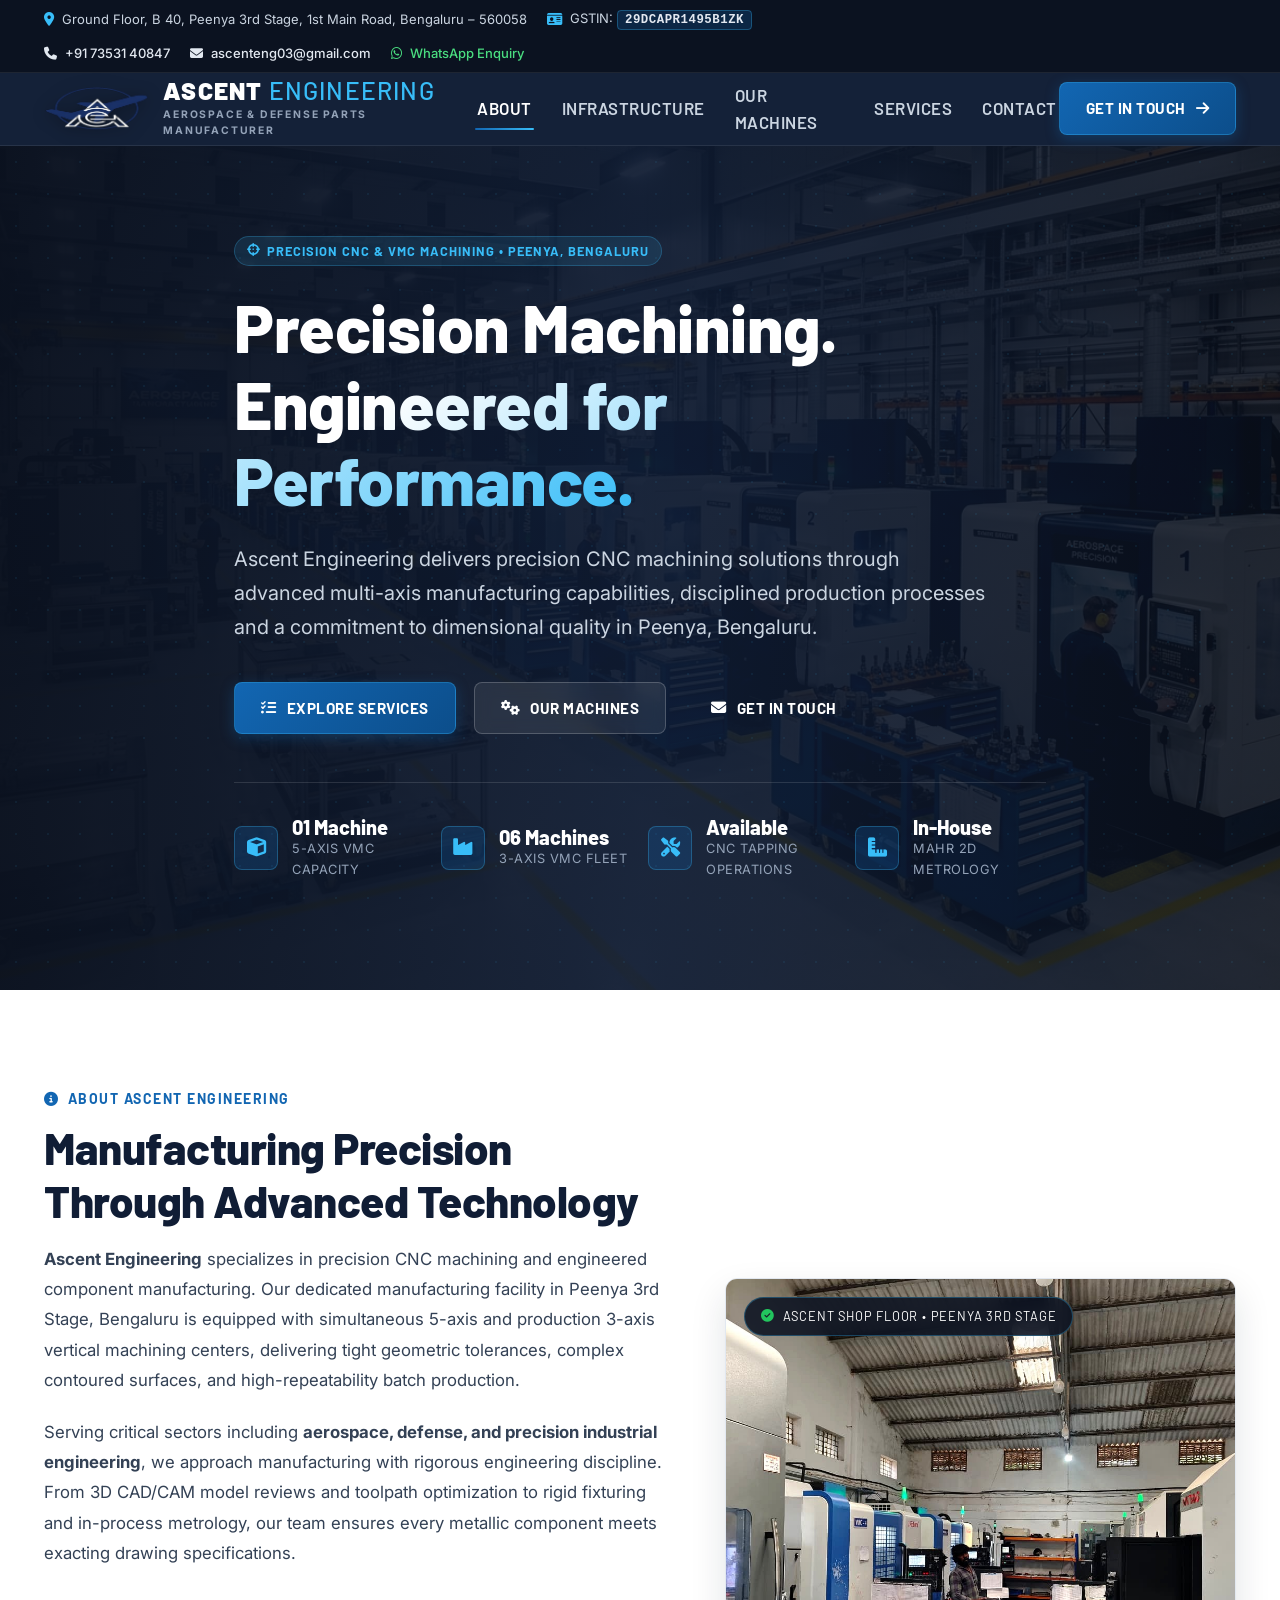
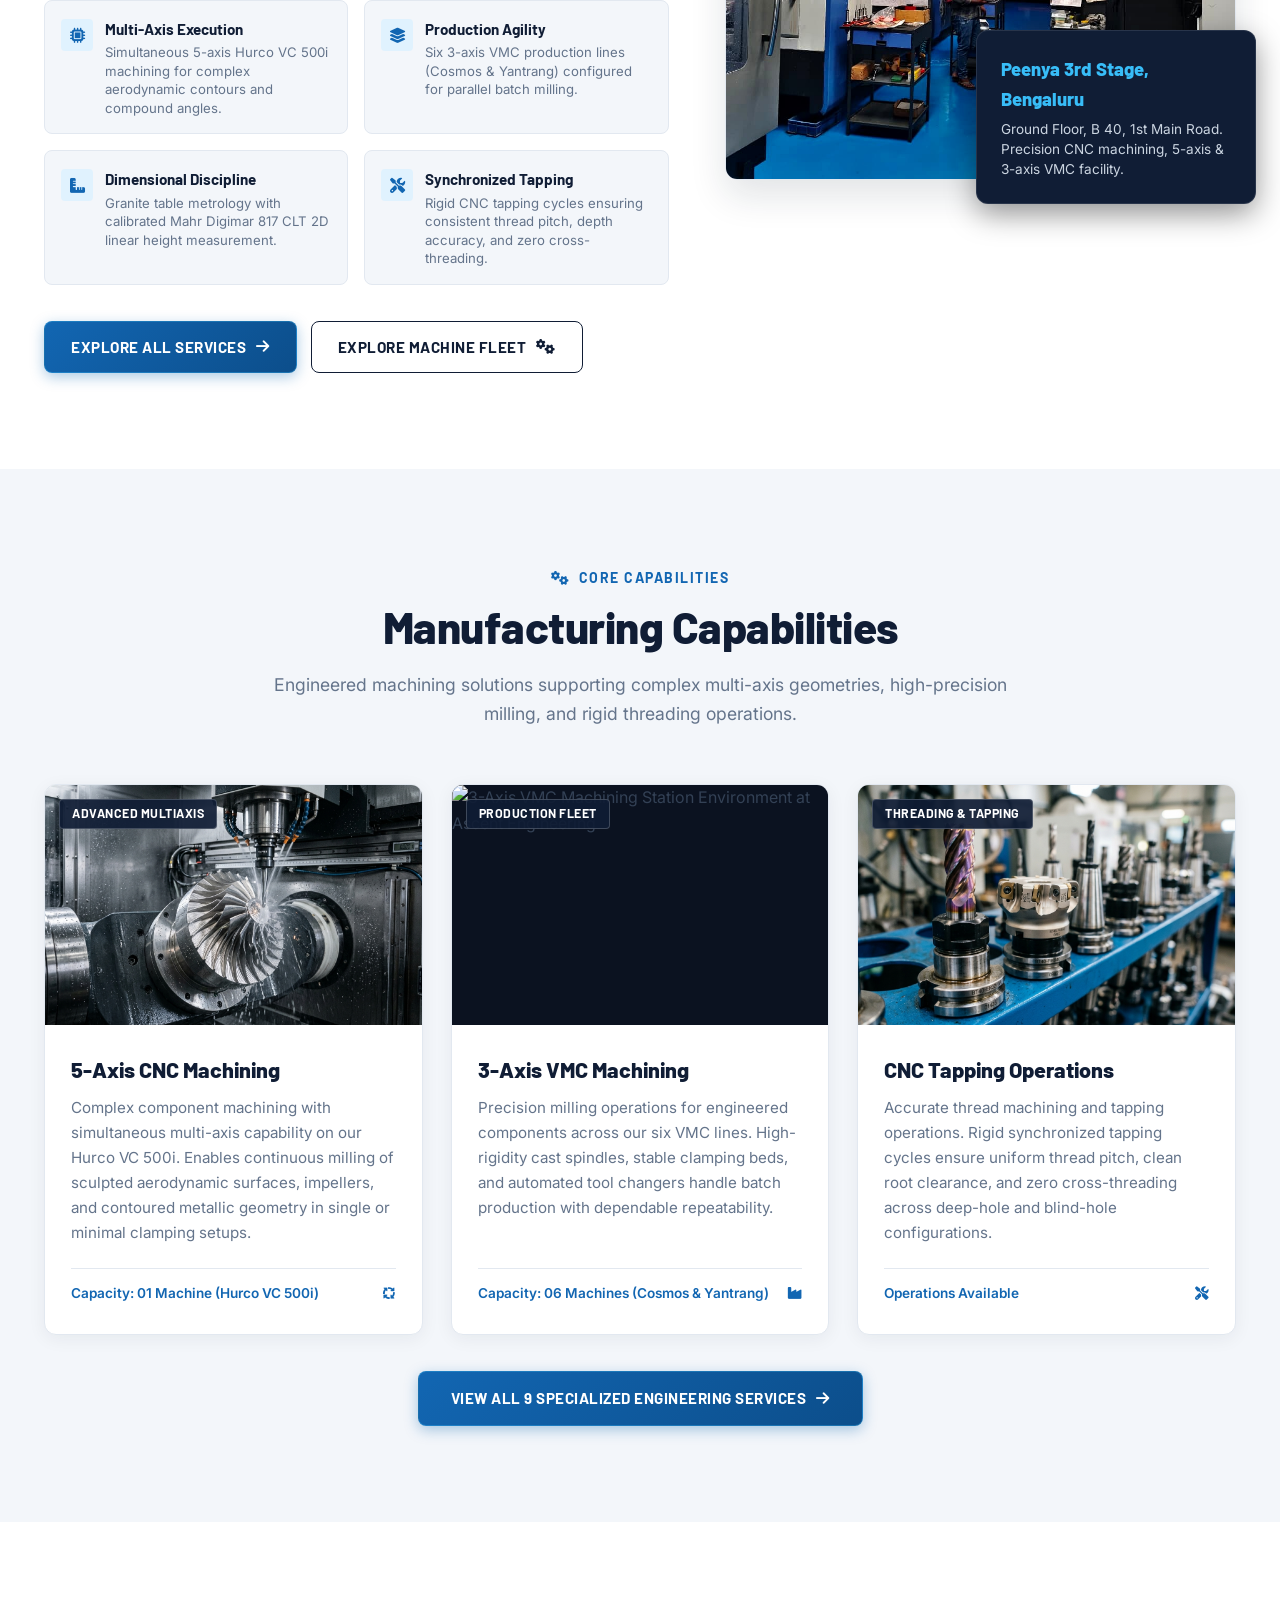
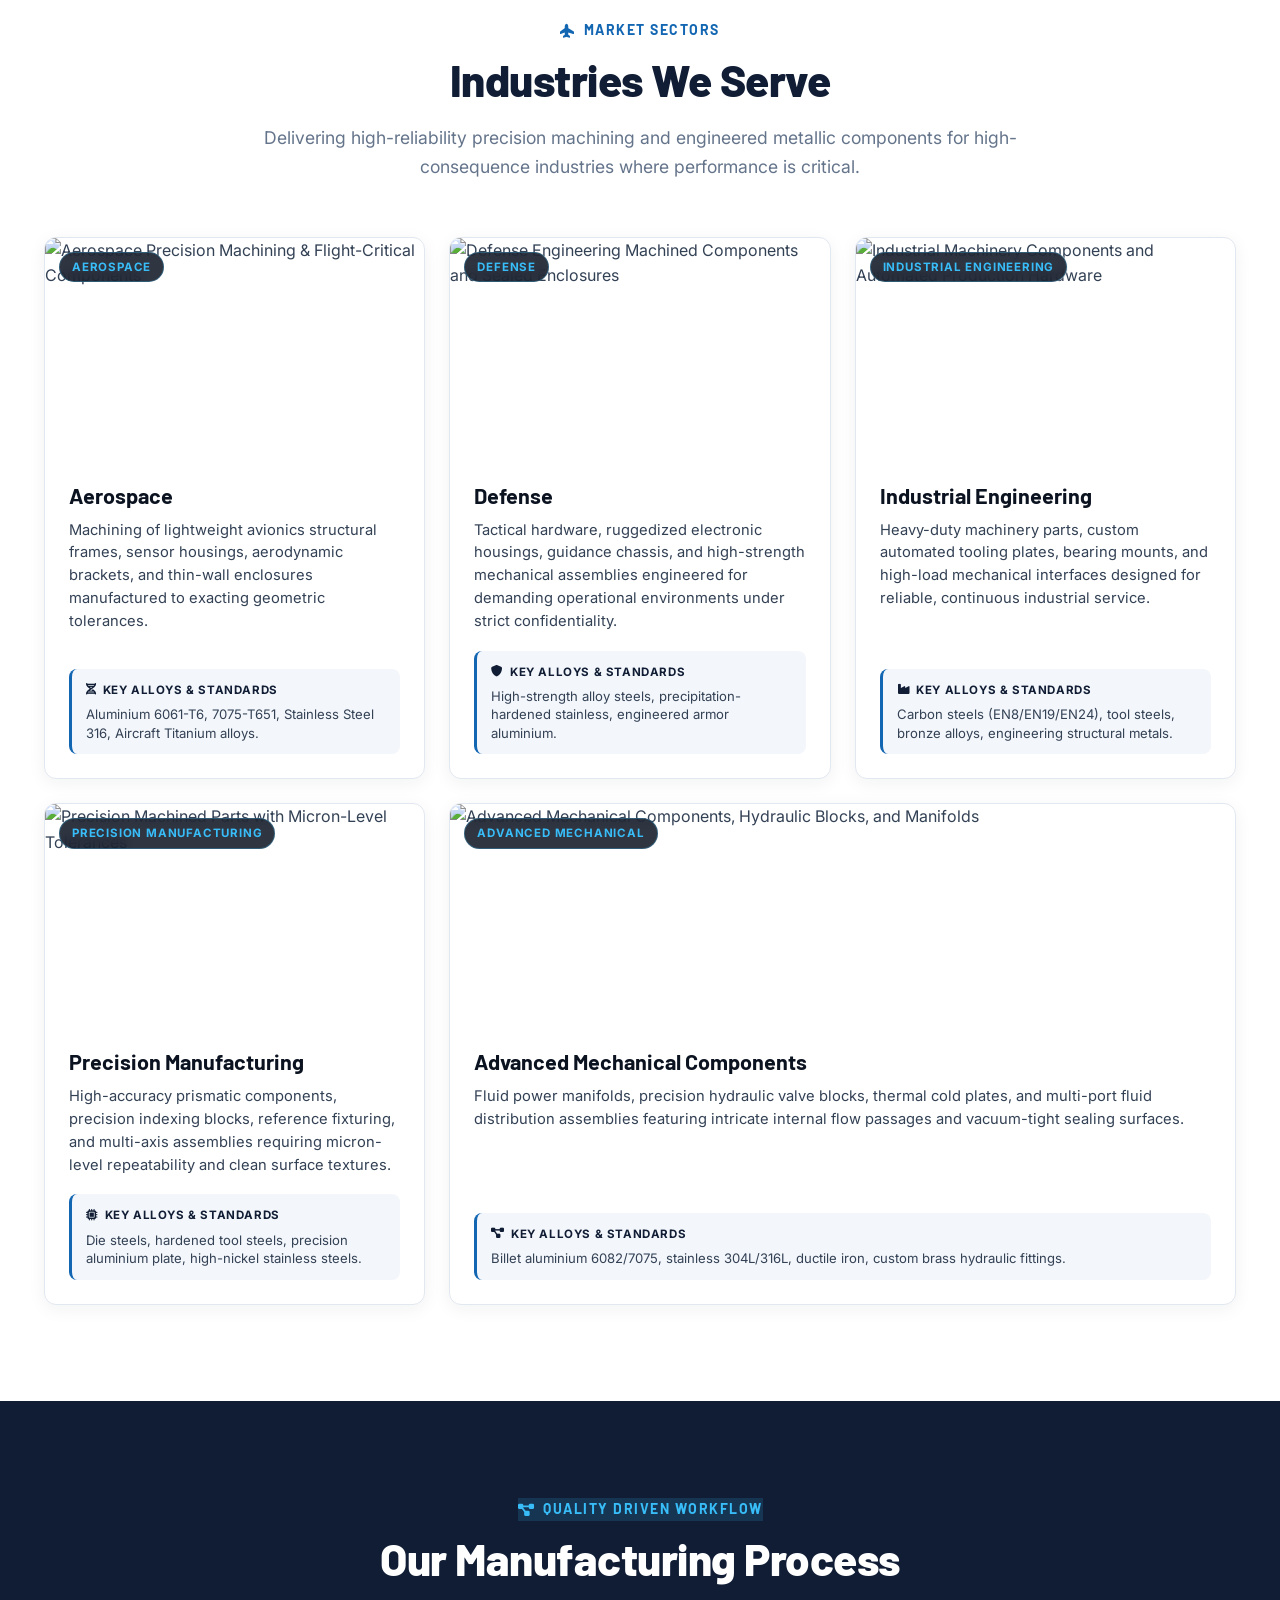
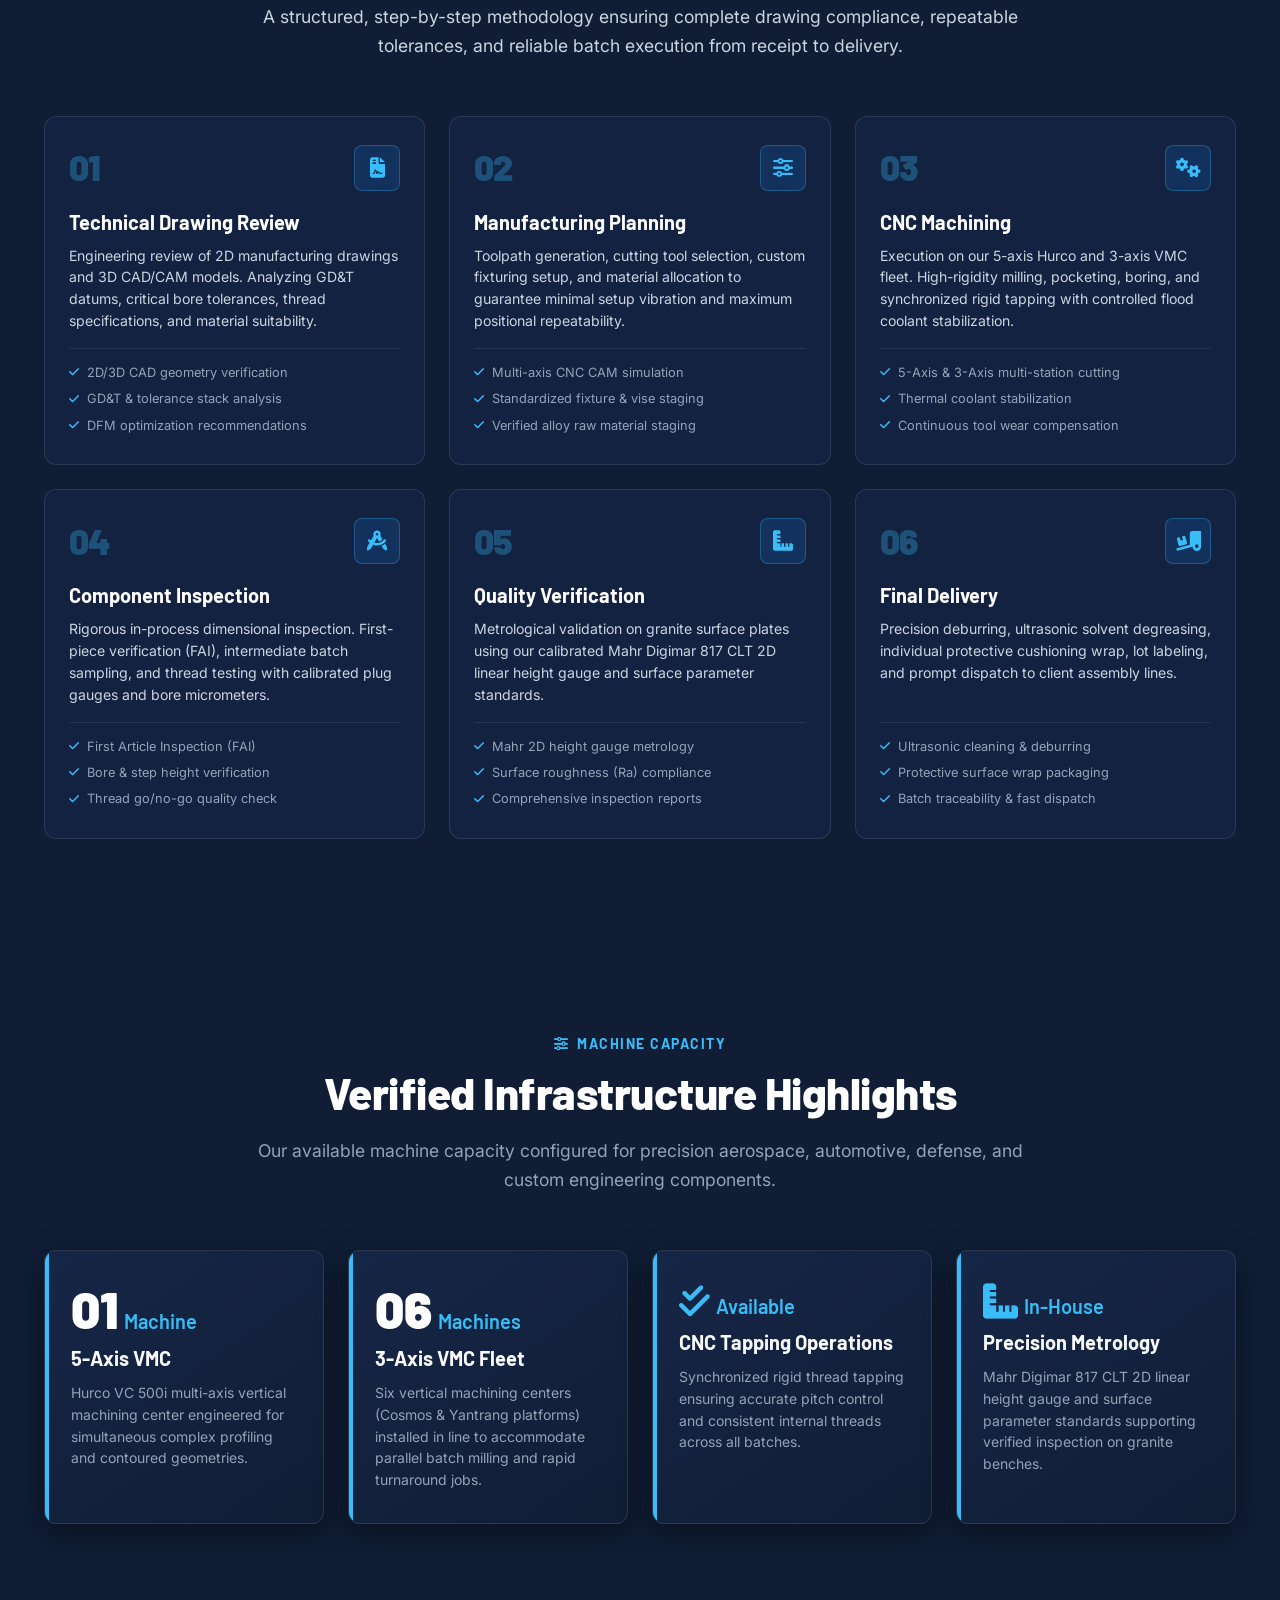
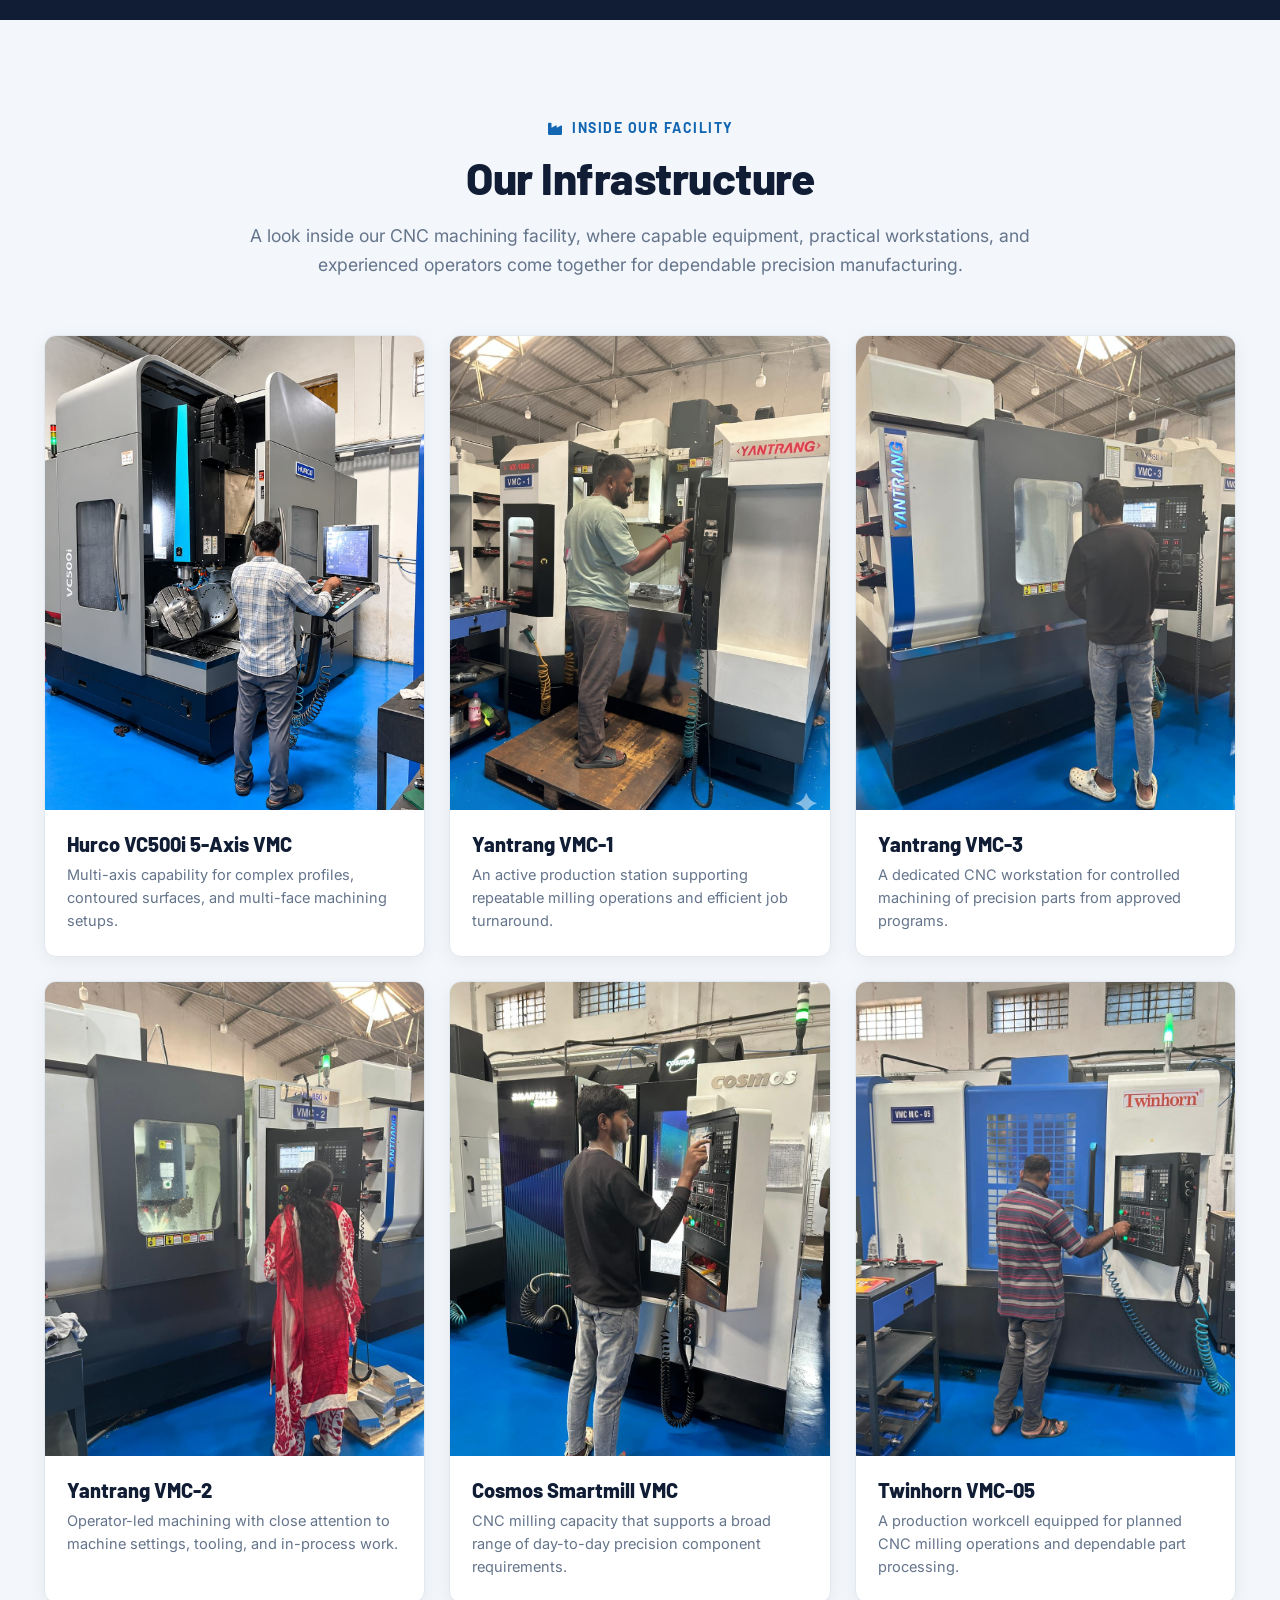
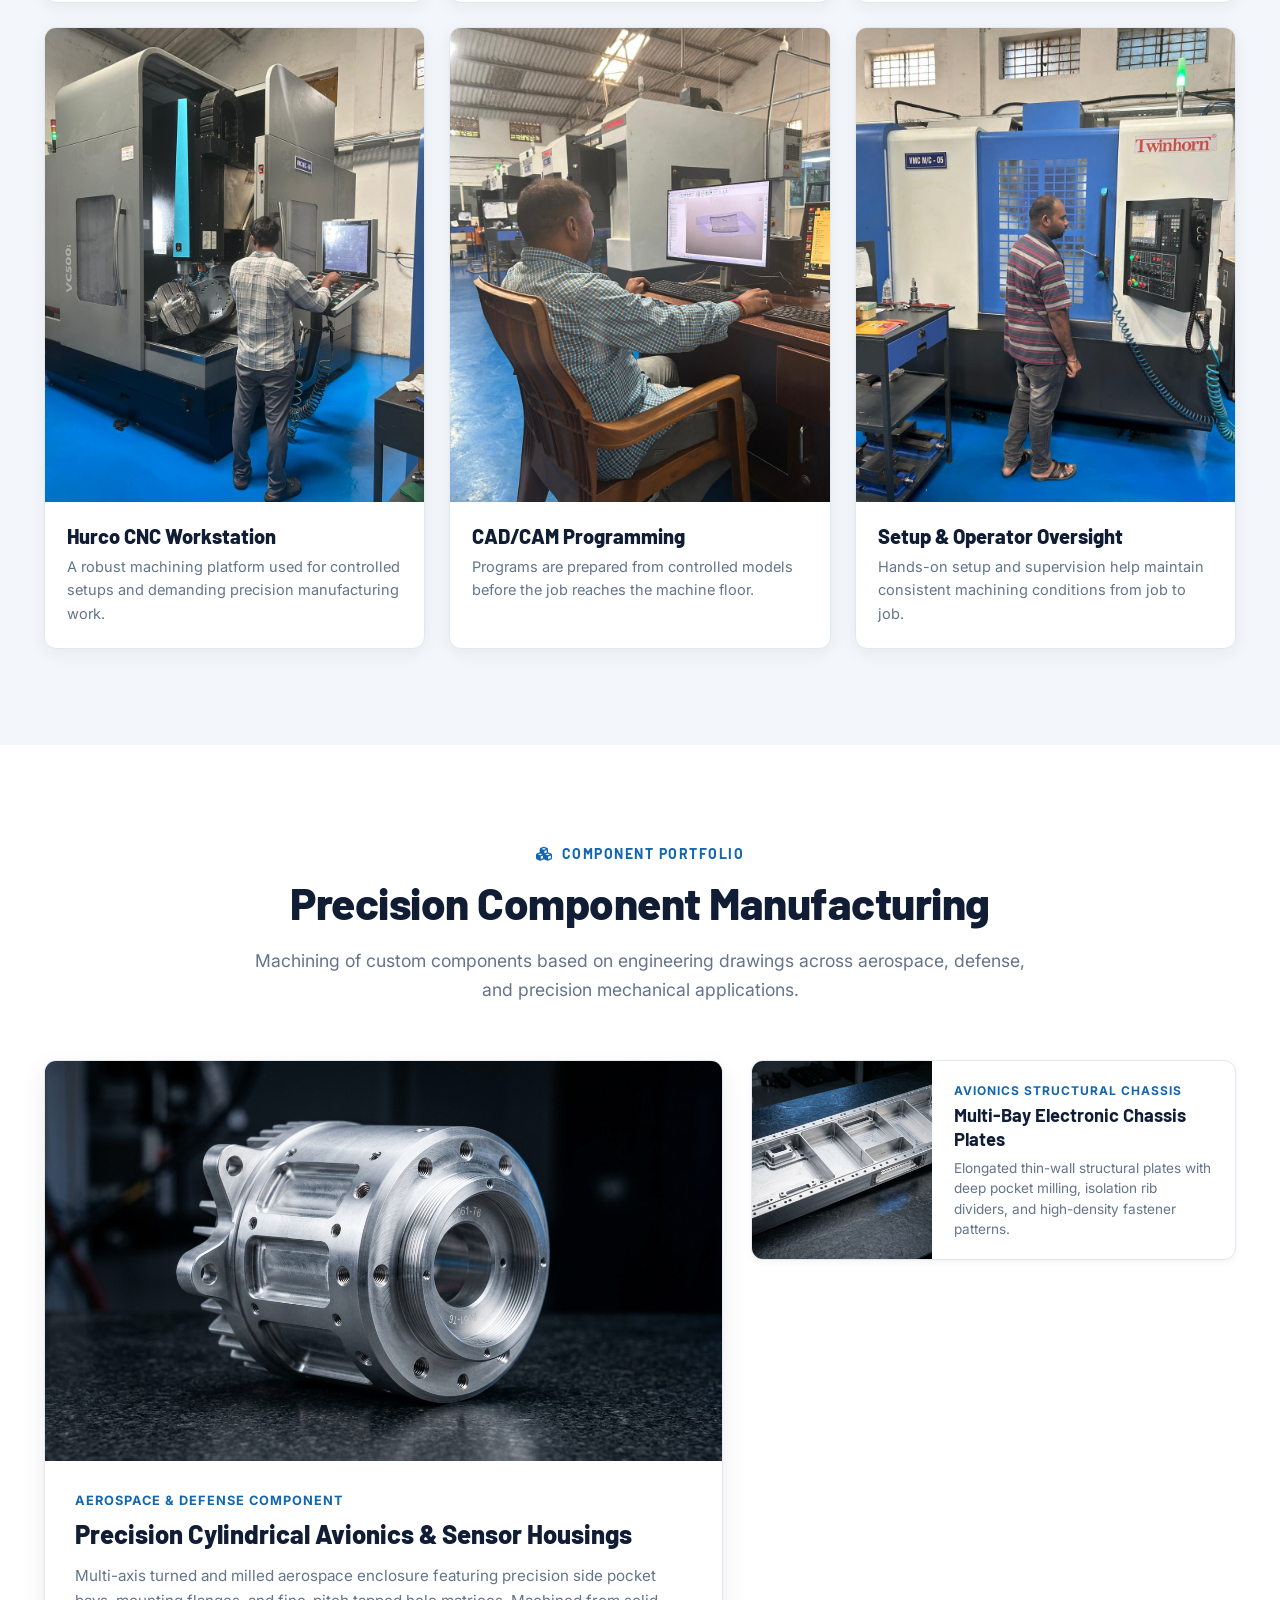
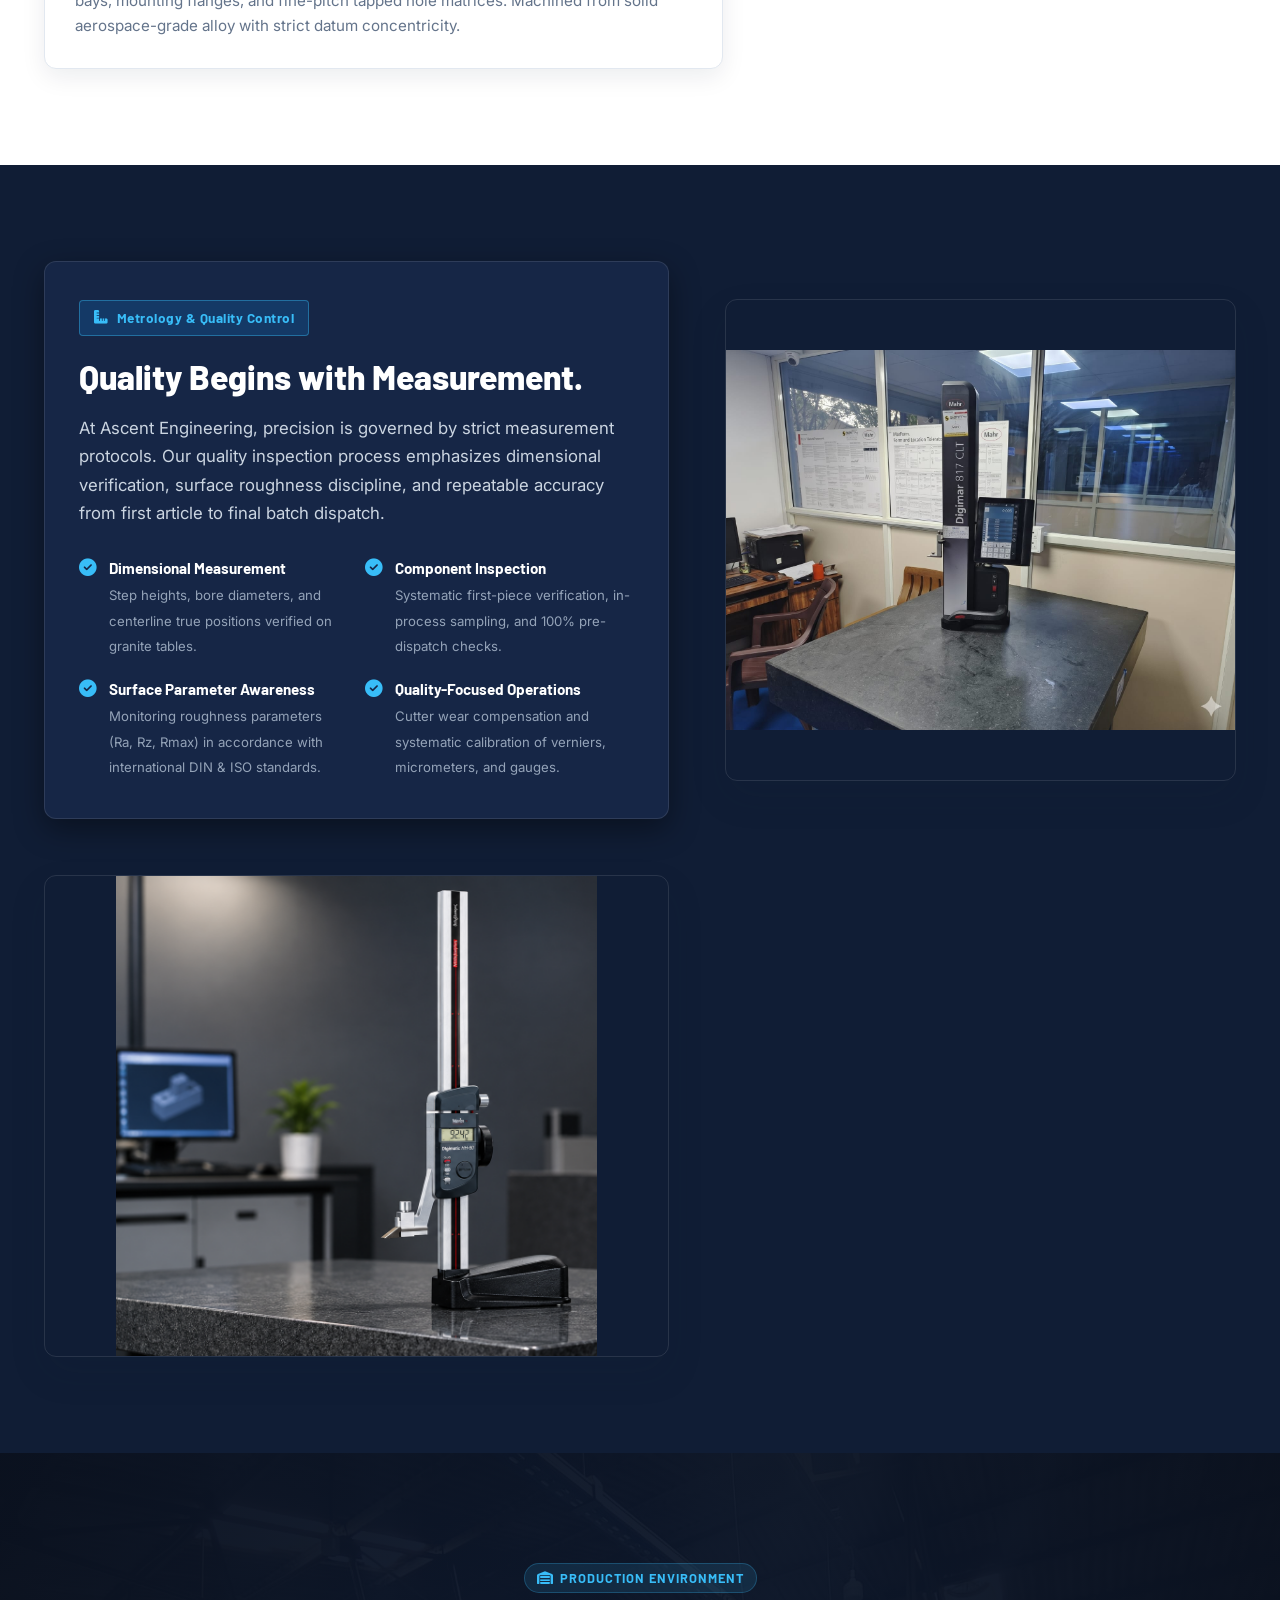
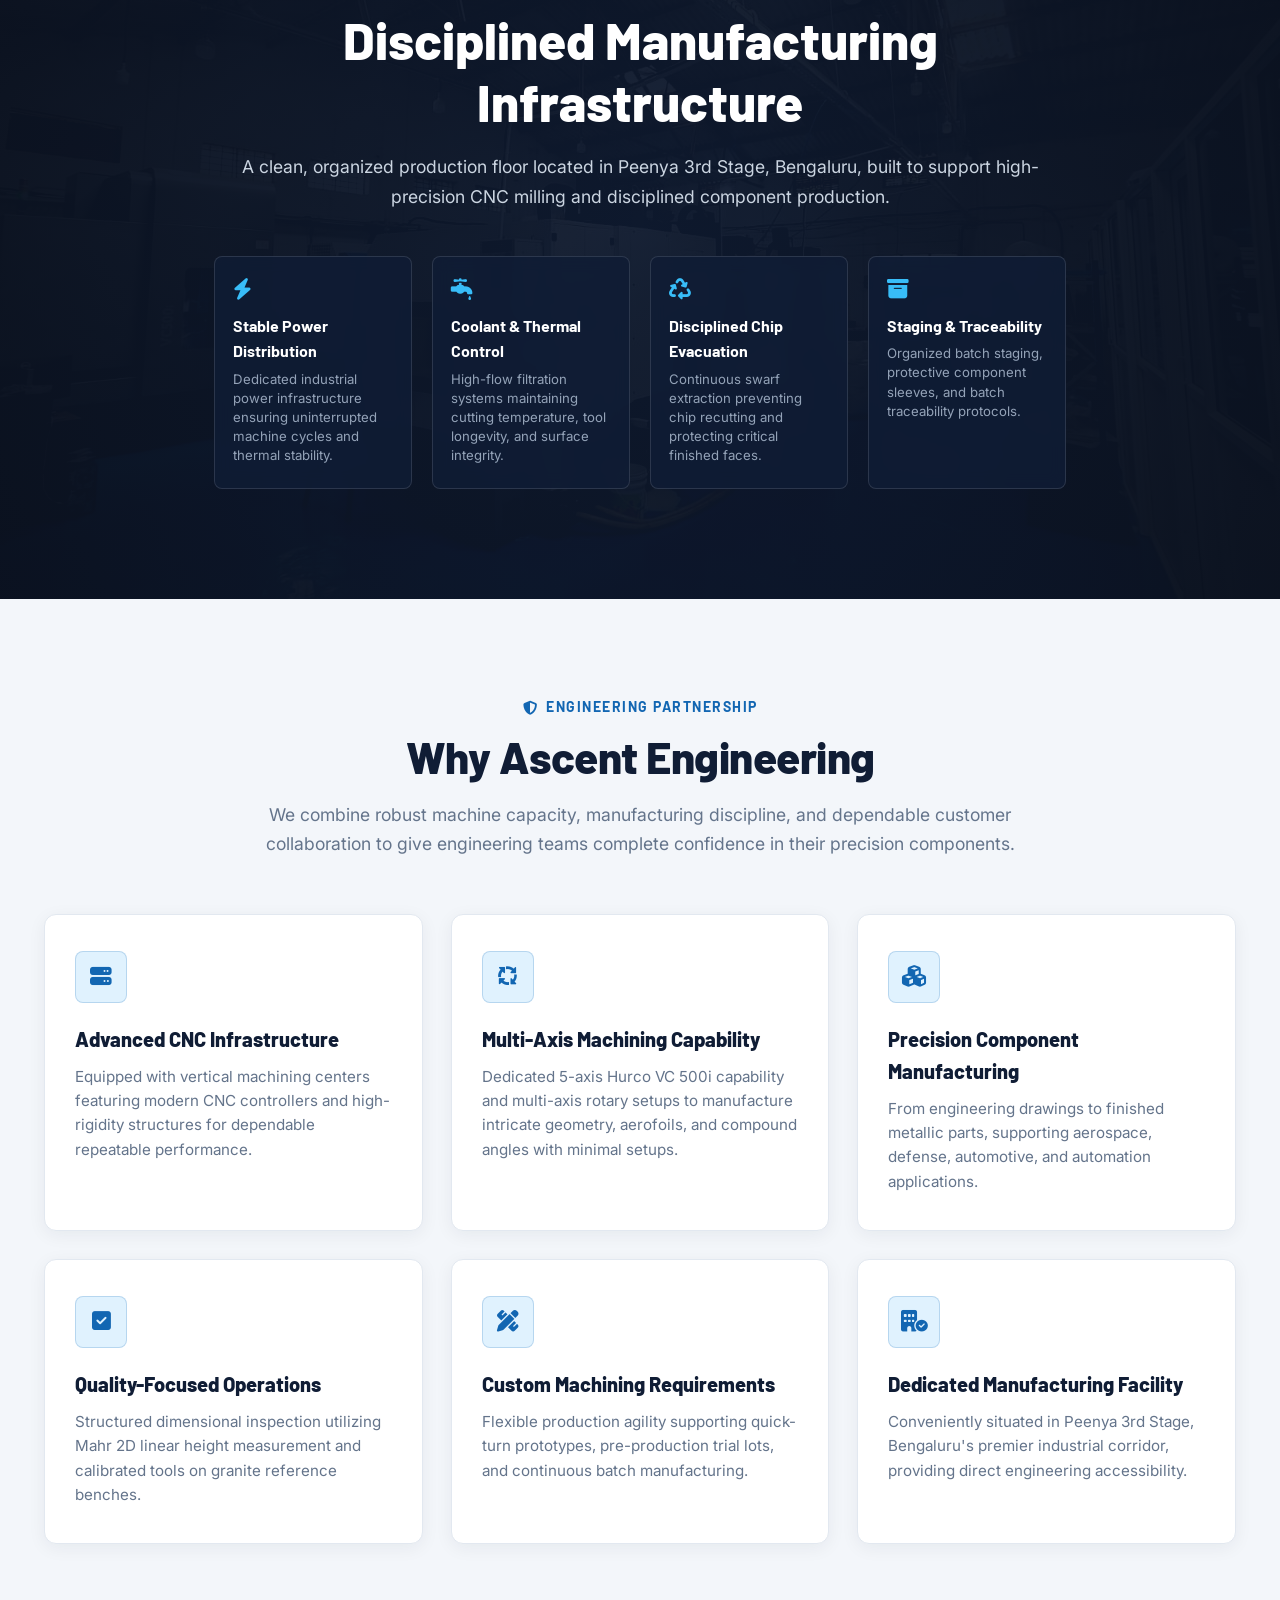
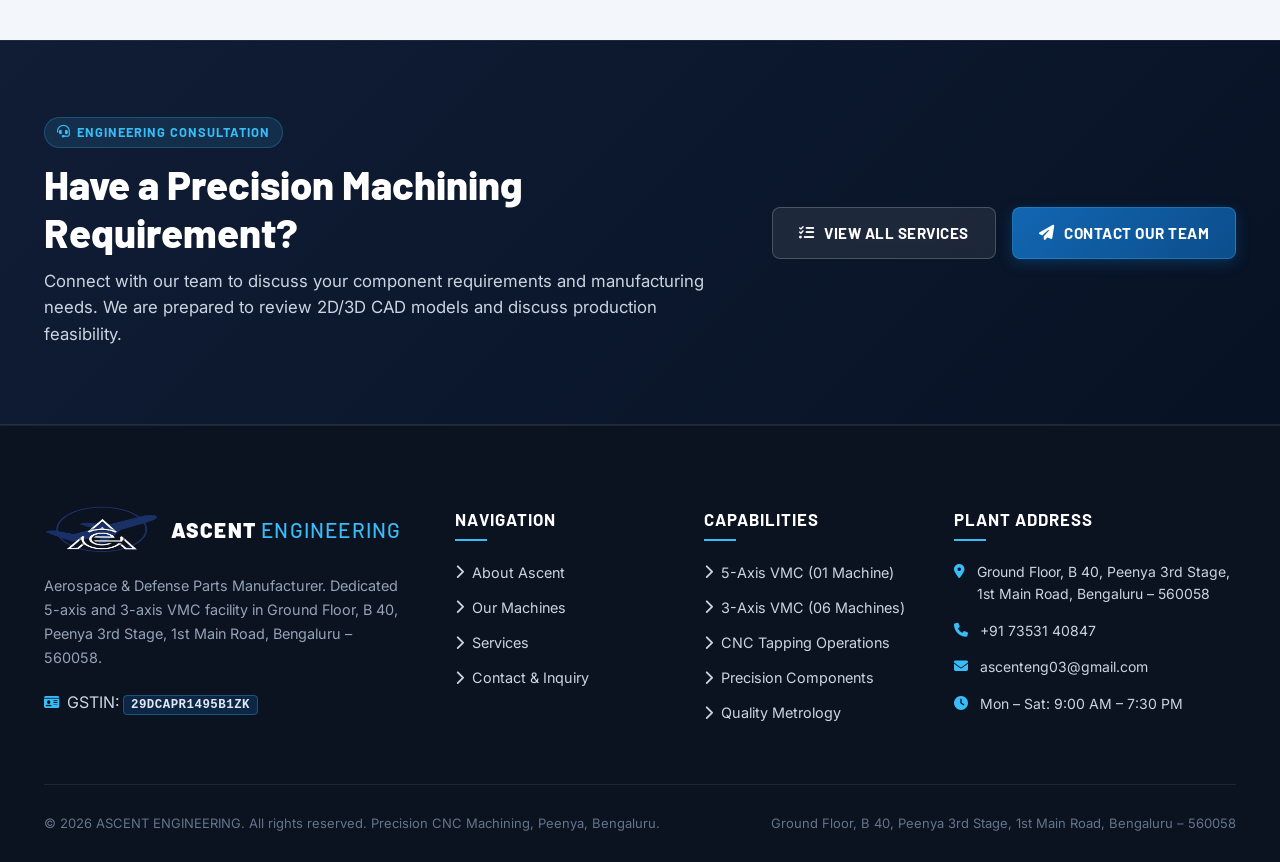
==== commit 4e6cecea: "update the tapping machine" ====
--- a/index.html
+++ b/index.html
@@ -431,7 +431,7 @@
                 data-lightbox-title="Ascent Engineering 3-Axis VMC Production Environment"
               >
                 <img
-                  src="img/generated/vmc-machining-environment.jpg"
+                  src="https://db.takumicnc.de/images/cache/categories/11/130/en/job_6966.jpg.1360.jpg"
                   alt="3-Axis VMC Machining Station Environment at Ascent Engineering"
                   loading="lazy"
                 />
@@ -1218,53 +1218,9 @@
                 </div>
               </div>
 
-              <!-- Subcard 2: Thermal Cold Plate -->
-              <div
-                class="asymmetric-subcard"
-                data-lightbox-src="img/generated/component-thermal-cold-plate.jpg"
-                data-lightbox-title="Precision-Milled Aerospace Thermal Cold Plate"
-              >
-                <img
-                  src="img/generated/component-thermal-cold-plate.jpg"
-                  alt="Precision-Milled Aerospace Thermal Cold Plate"
-                  class="asymmetric-subcard-img"
-                  loading="lazy"
-                />
-                <div class="asymmetric-subcard-info">
-                  <div class="asymmetric-subcard-cat">Thermal Management</div>
-                  <h4 class="asymmetric-subcard-title">
-                    Precision Thermal Cold Plates
-                  </h4>
-                  <p class="asymmetric-subcard-desc">
-                    High-density micro-channel cooling plates with parallel
-                    channels and perimeter vacuum sealing lands.
-                  </p>
-                </div>
-              </div>
-
+            
               <!-- Subcard 3: Thin-Wall Lattice Baffle -->
-              <div
-                class="asymmetric-subcard"
-                data-lightbox-src="img/generated/component-thinwall-lattice-baffle.jpg"
-                data-lightbox-title="Intricate Thin-Wall Lattice Baffle Structure"
-              >
-                <img
-                  src="img/generated/component-thinwall-lattice-baffle.jpg"
-                  alt="Intricate Thin-Wall Lattice Baffle Structure"
-                  class="asymmetric-subcard-img"
-                  loading="lazy"
-                />
-                <div class="asymmetric-subcard-info">
-                  <div class="asymmetric-subcard-cat">Thin-Wall Geometry</div>
-                  <h4 class="asymmetric-subcard-title">
-                    Thin-Wall Lattice Baffle Structures
-                  </h4>
-                  <p class="asymmetric-subcard-desc">
-                    Intricate cellular cutouts and perforated metal shields
-                    engineered for lightweight structural rigidity.
-                  </p>
-                </div>
-              </div>
+             
             </div>
           </div>
         </div>
@@ -1343,7 +1299,7 @@
               data-lightbox-title="Ascent Engineering Precision Metrology & 2D Height Gauge Inspection"
             >
               <img
-                src="machine/calibar.jpeg"
+                src="img/gallery/bgremove.jpeg"
                 alt="Quality Inspection and Dimensional Metrology Lab at Ascent Engineering"
                 loading="lazy"
               />
--- a/home.css
+++ b/home.css
@@ -3231,12 +3231,119 @@
 }
 
 /* --------------------------------------------------------------------------
-   E. Responsive Adjustments for New Sections
+   E. Services Page – Our Works Component Gallery
+   -------------------------------------------------------------------------- */
+.works-gallery-grid {
+  display: grid;
+  grid-template-columns: repeat(3, minmax(0, 1fr));
+  gap: 24px;
+}
+
+.works-gallery-card {
+  background: var(--color-white);
+  border: 1px solid var(--color-border);
+  border-radius: var(--radius-md);
+  box-shadow: var(--shadow-card);
+  cursor: pointer;
+  display: flex;
+  flex-direction: column;
+  overflow: hidden;
+  transition: transform var(--transition-normal), box-shadow var(--transition-normal), border-color var(--transition-normal);
+}
+
+.works-gallery-card:hover {
+  border-color: rgba(18, 102, 178, 0.38);
+  box-shadow: var(--shadow-card-hover);
+  transform: translateY(-5px);
+}
+
+.works-gallery-image {
+  aspect-ratio: 4 / 3;
+  background: var(--color-bg-light);
+  overflow: hidden;
+}
+
+.works-gallery-image img {
+  height: 100%;
+  object-fit: cover;
+  transition: transform var(--transition-smooth);
+  width: 100%;
+}
+
+.works-gallery-card:hover .works-gallery-image img {
+  transform: scale(1.045);
+}
+
+.works-gallery-content {
+  display: flex;
+  flex: 1;
+  flex-direction: column;
+  padding: 20px;
+}
+
+.works-gallery-content h3 {
+  color: var(--color-navy);
+  font-family: var(--font-heading);
+  font-size: 1.18rem;
+  font-weight: 800;
+  line-height: 1.25;
+  margin-bottom: 7px;
+}
+
+.works-gallery-content p {
+  color: var(--color-steel);
+  font-size: 0.89rem;
+  line-height: 1.55;
+}
+
+.works-gallery-card[data-work-page]:not(.is-active) {
+  display: none;
+}
+
+.works-gallery-card.is-active {
+  display: flex;
+}
+
+.works-gallery-pagination {
+  display: flex;
+  flex-wrap: wrap;
+  gap: 10px;
+  justify-content: center;
+  margin-top: 36px;
+}
+
+.works-gallery-page {
+  background: var(--color-white);
+  border: 1px solid var(--color-border);
+  border-radius: var(--radius-full);
+  color: var(--color-navy);
+  cursor: pointer;
+  font-family: var(--font-heading);
+  font-size: 0.9rem;
+  font-weight: 700;
+  padding: 10px 20px;
+  transition: background-color var(--transition-fast), border-color var(--transition-fast), color var(--transition-fast), transform var(--transition-fast);
+}
+
+.works-gallery-page:hover,
+.works-gallery-page.is-current {
+  background: var(--color-blue-industrial);
+  border-color: var(--color-blue-industrial);
+  color: var(--color-white);
+}
+
+.works-gallery-page:hover {
+  transform: translateY(-2px);
+}
+
+/* --------------------------------------------------------------------------
+   F. Responsive Adjustments for New Sections
    -------------------------------------------------------------------------- */
 @media (max-width: 1024px) {
   .industries-grid,
   .services-catalog-grid,
-  .process-grid {
+  .process-grid,
+  .works-gallery-grid {
     grid-template-columns: repeat(2, 1fr);
   }
 }
@@ -3244,7 +3351,8 @@
 @media (max-width: 768px) {
   .industries-grid,
   .services-catalog-grid,
-  .process-grid {
+  .process-grid,
+  .works-gallery-grid {
     grid-template-columns: 1fr;
   }
 
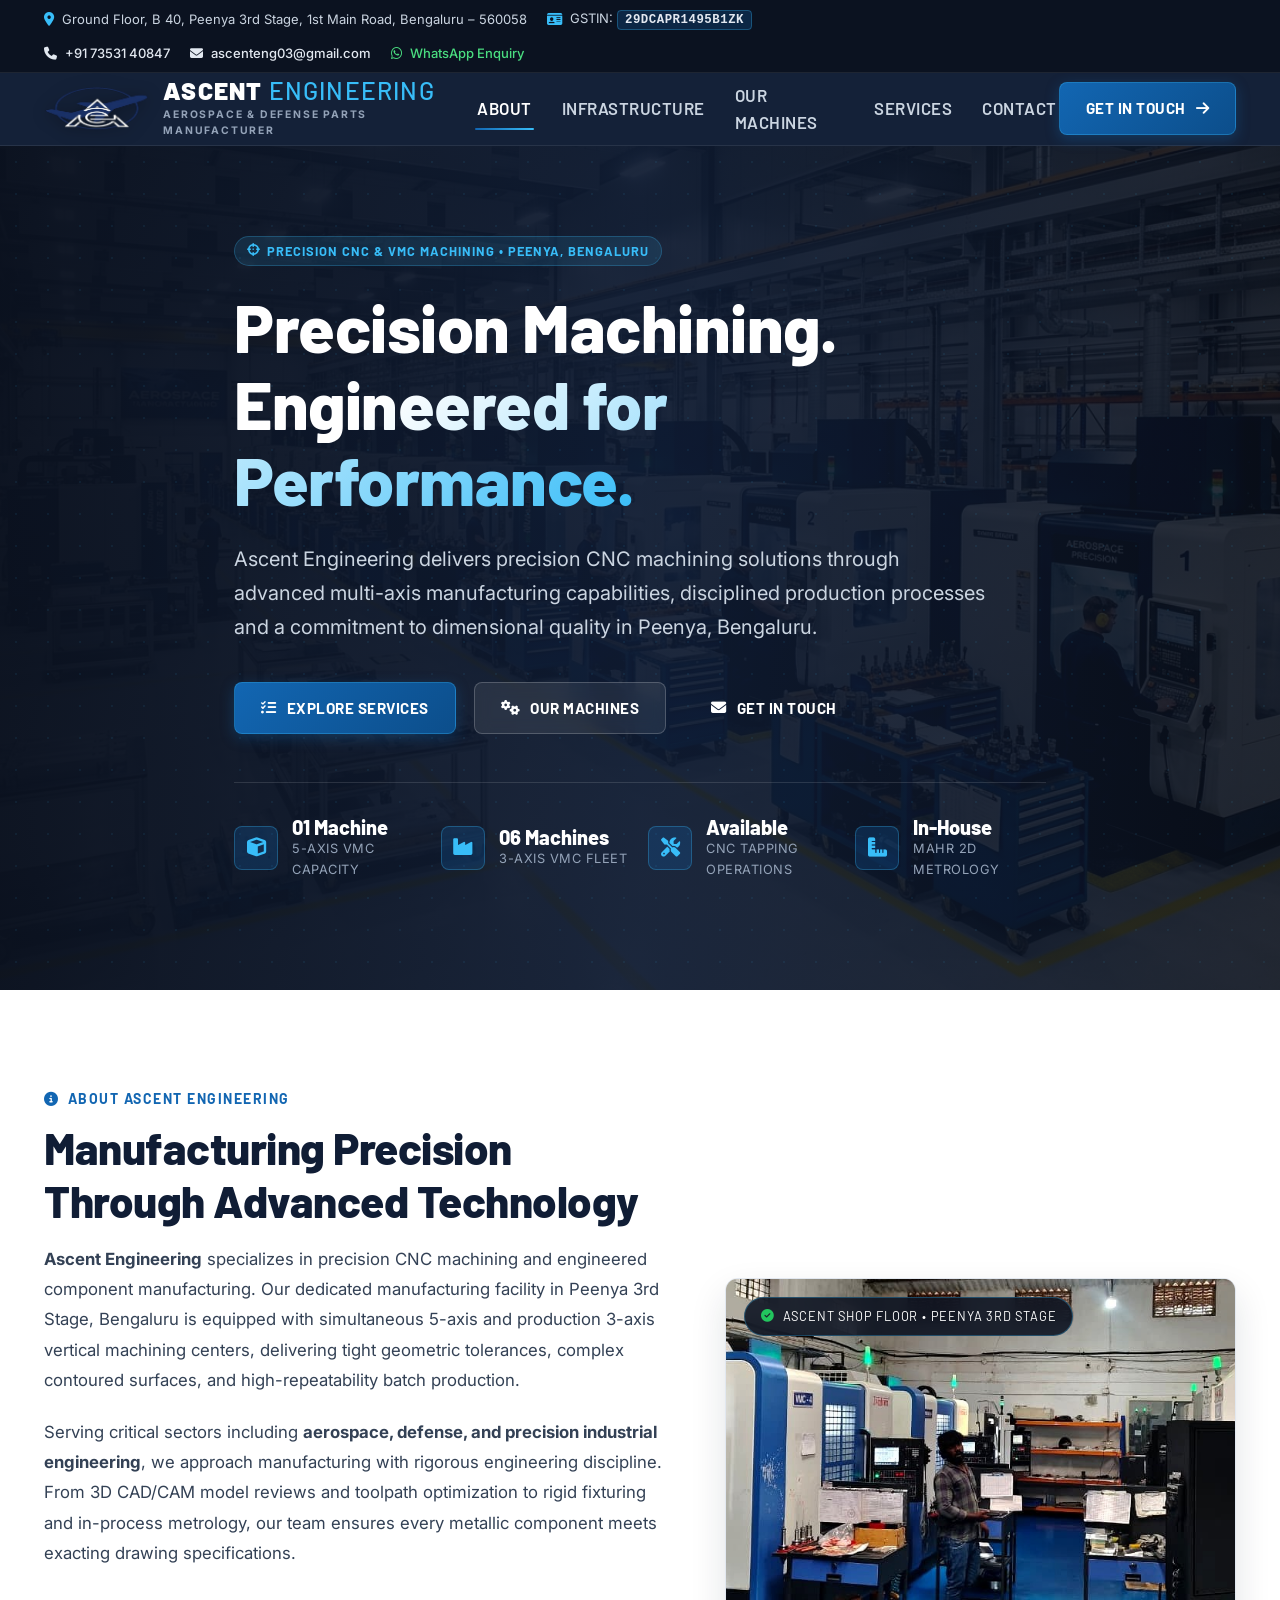
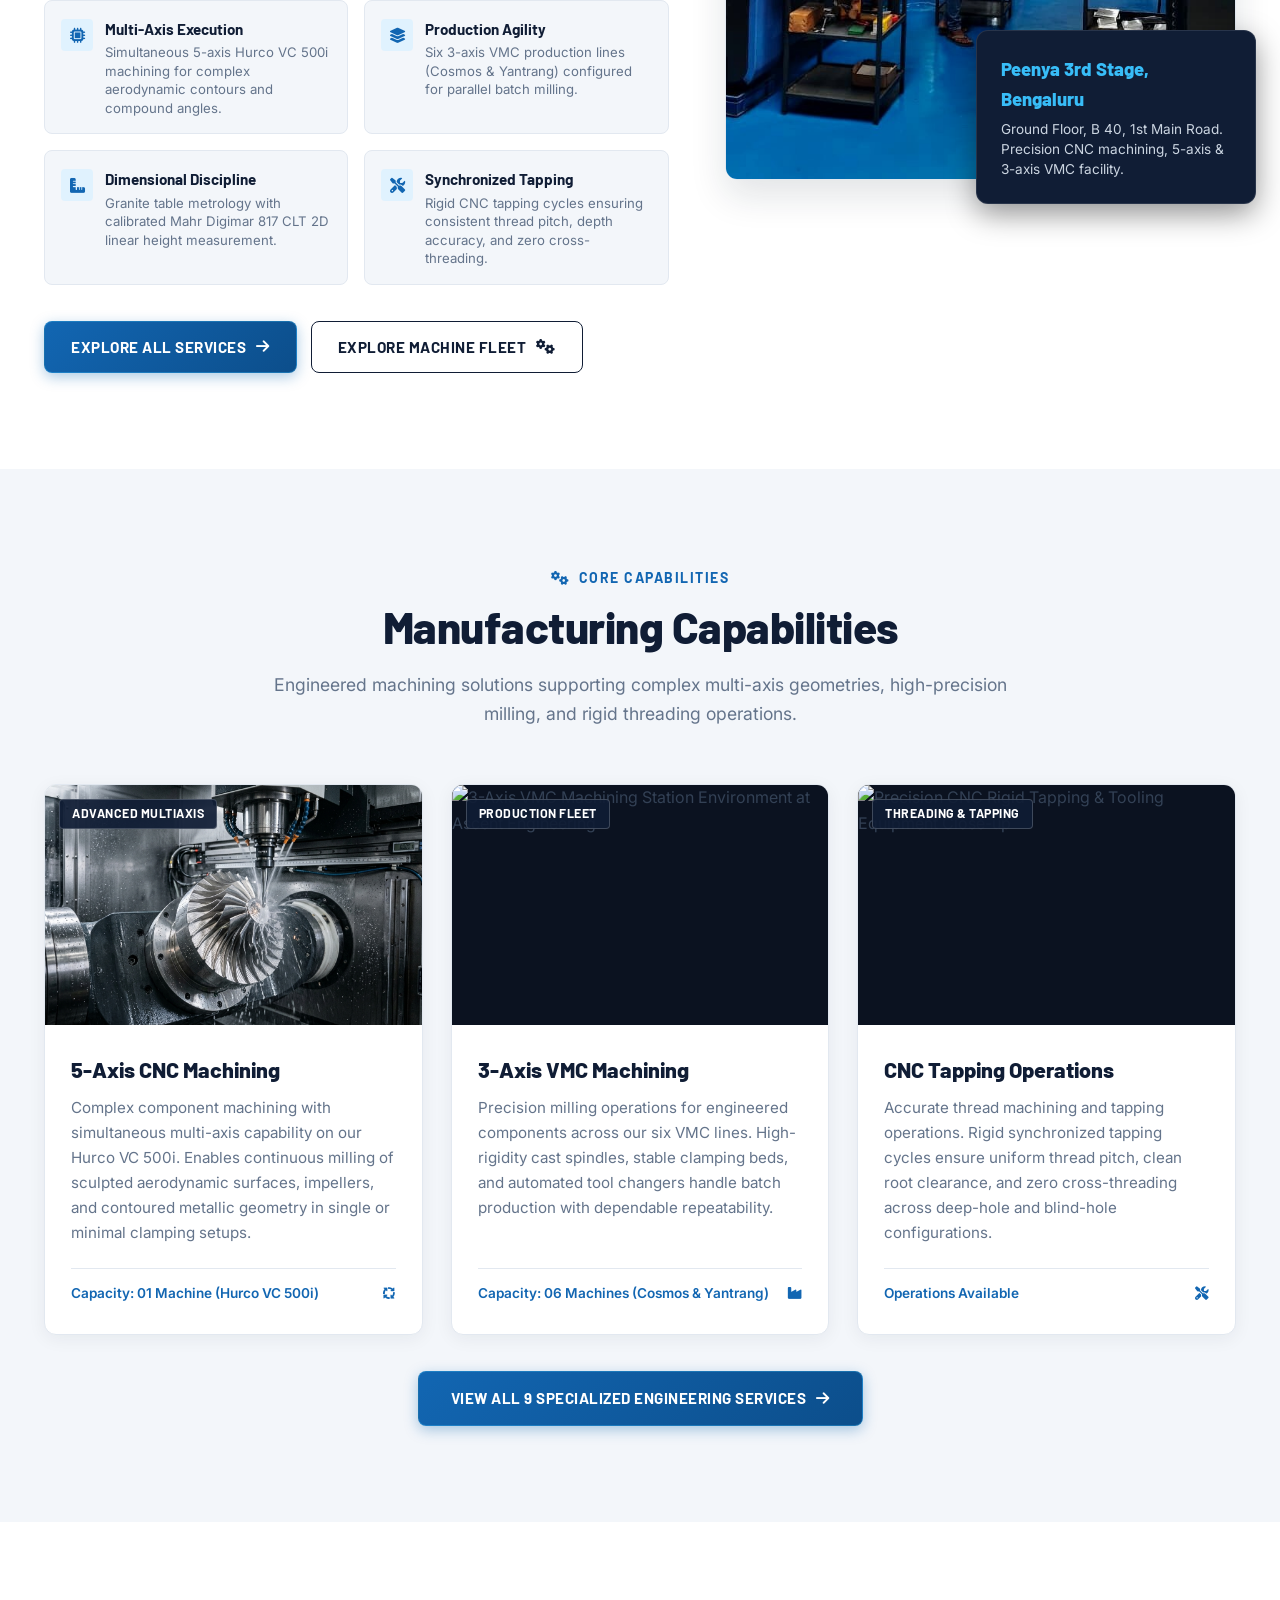
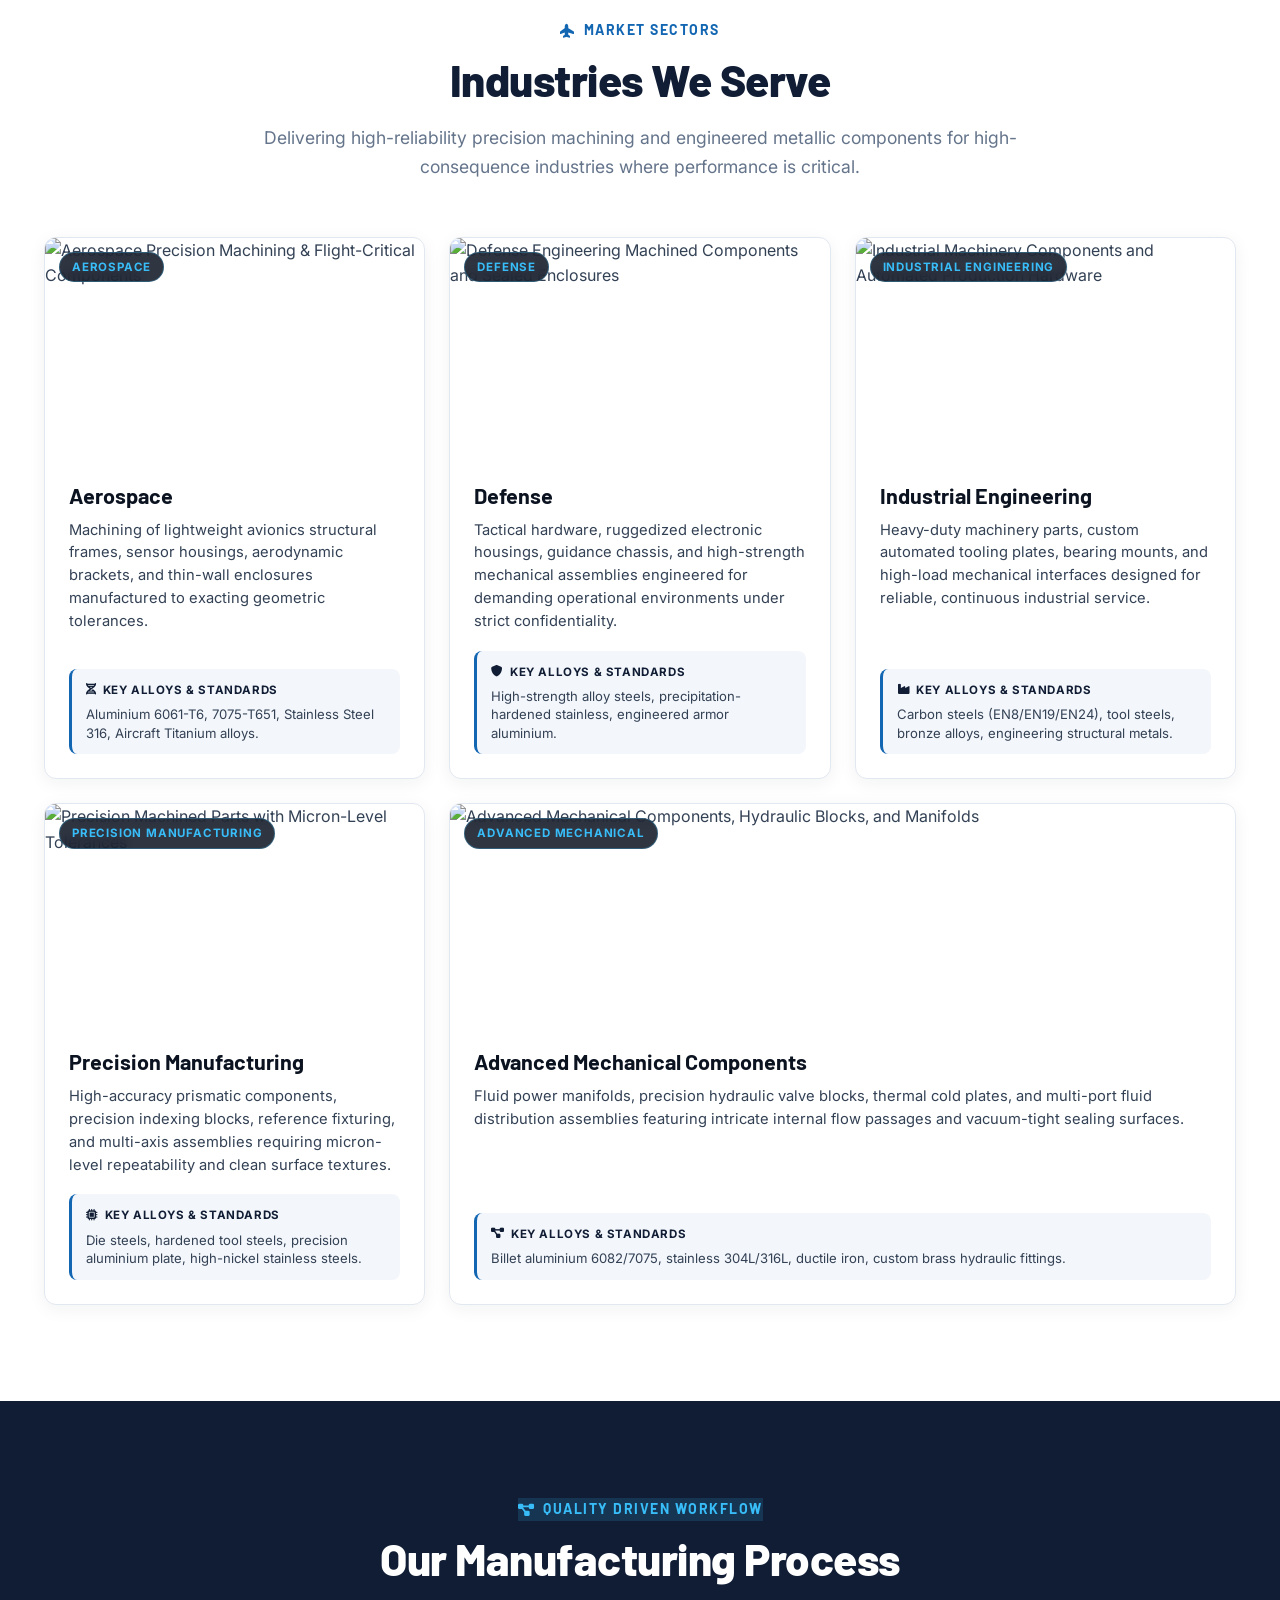
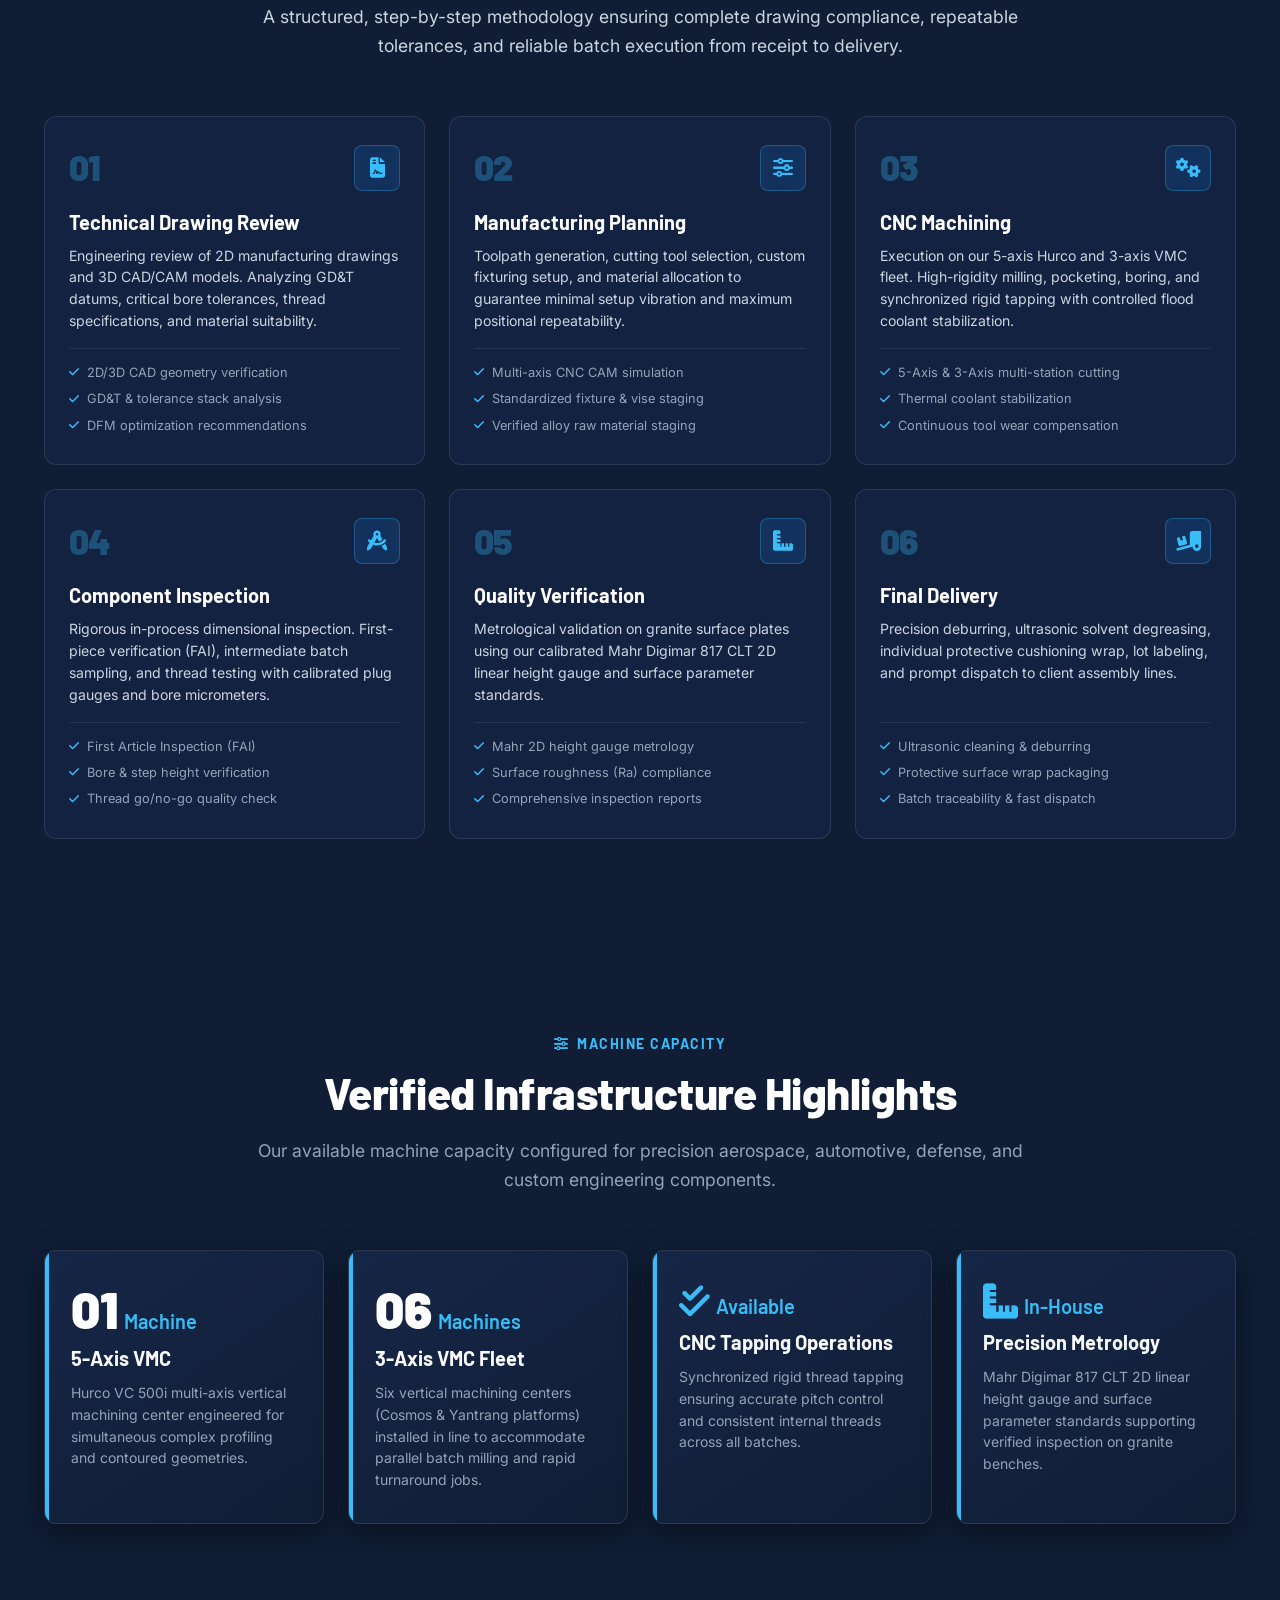
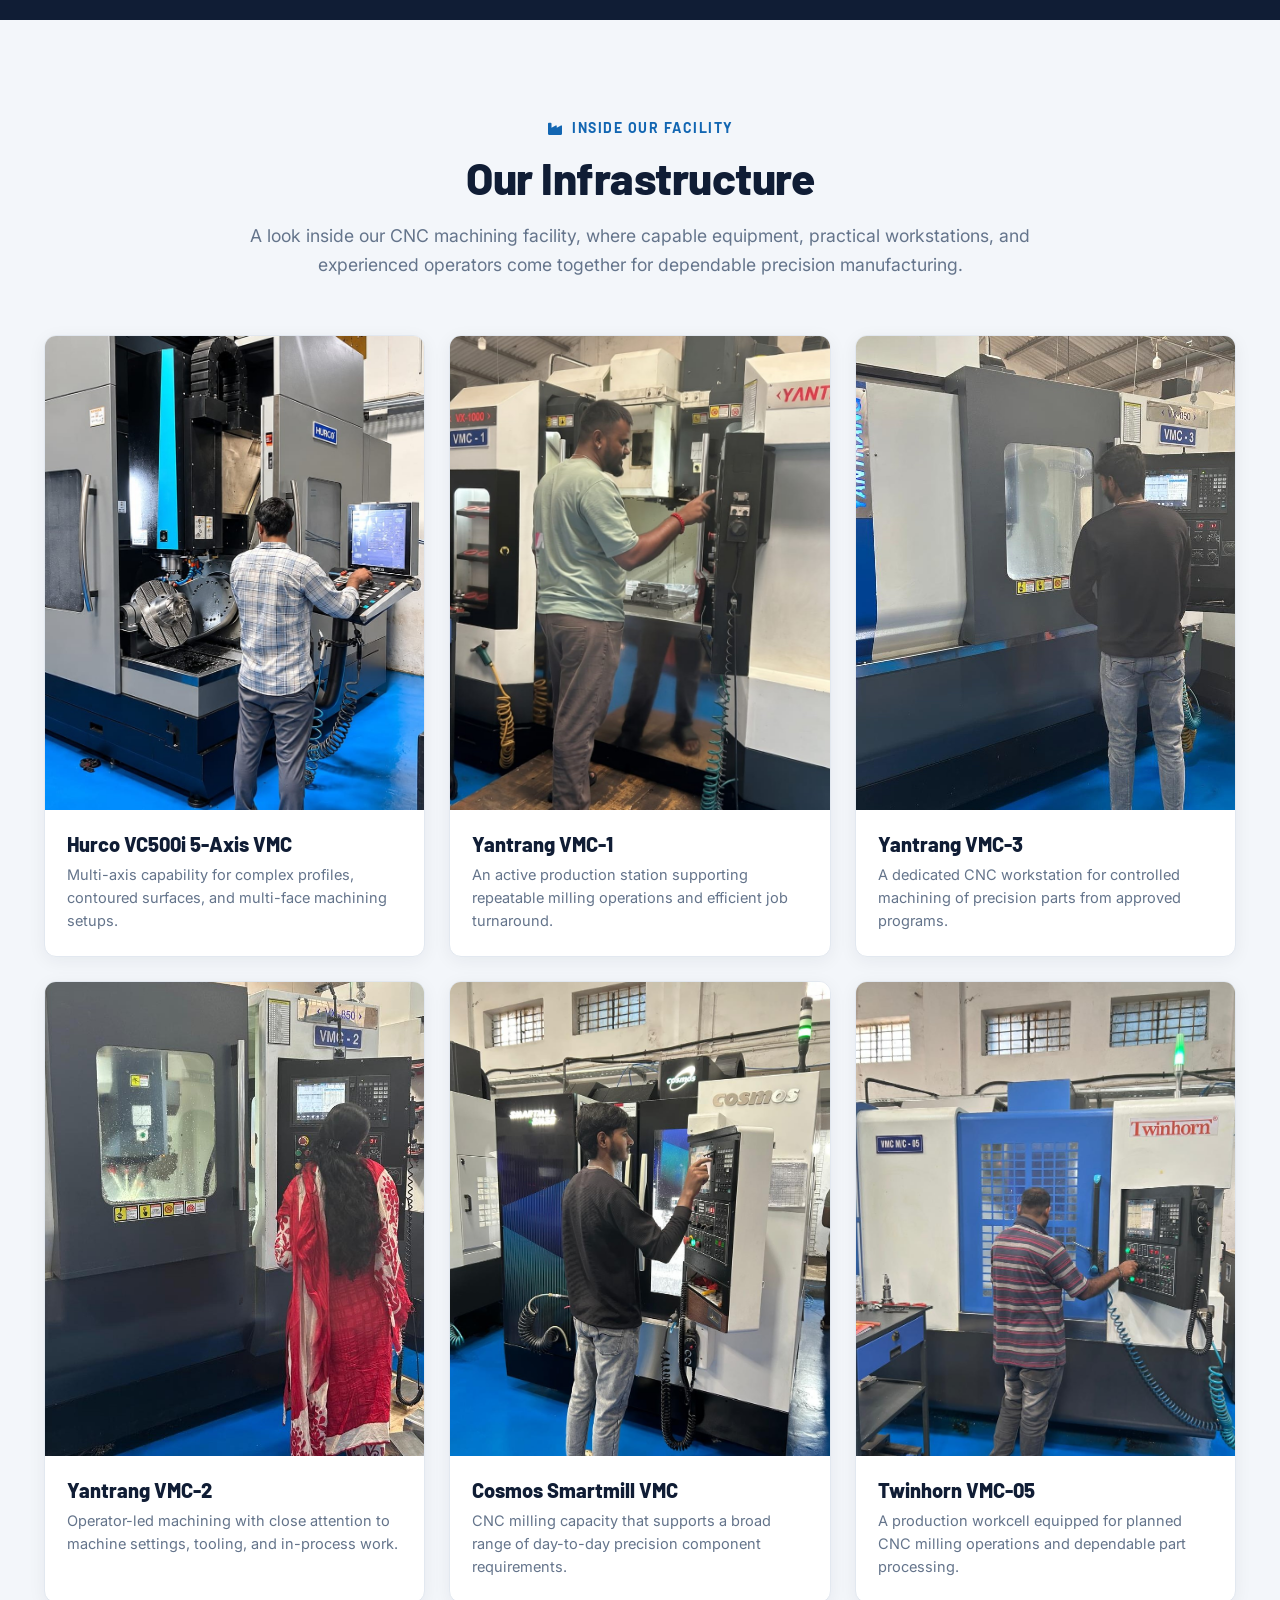
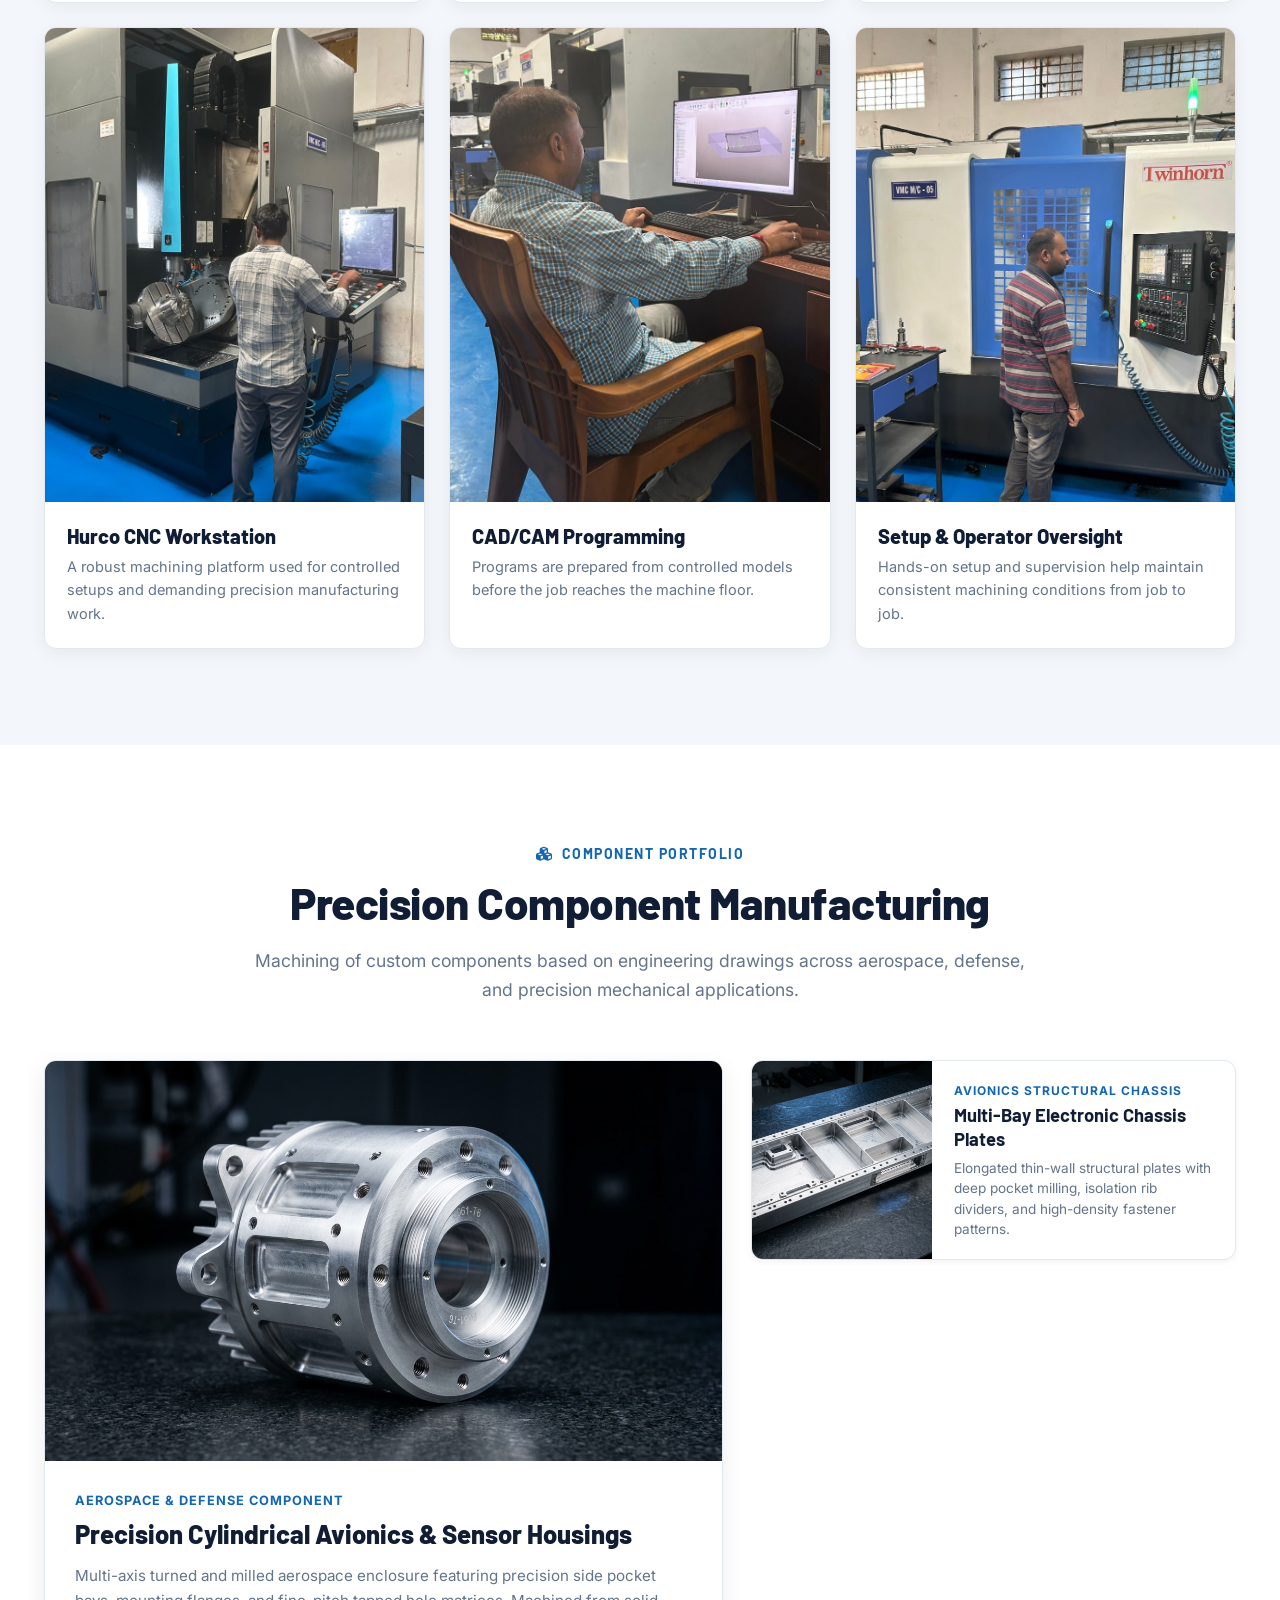
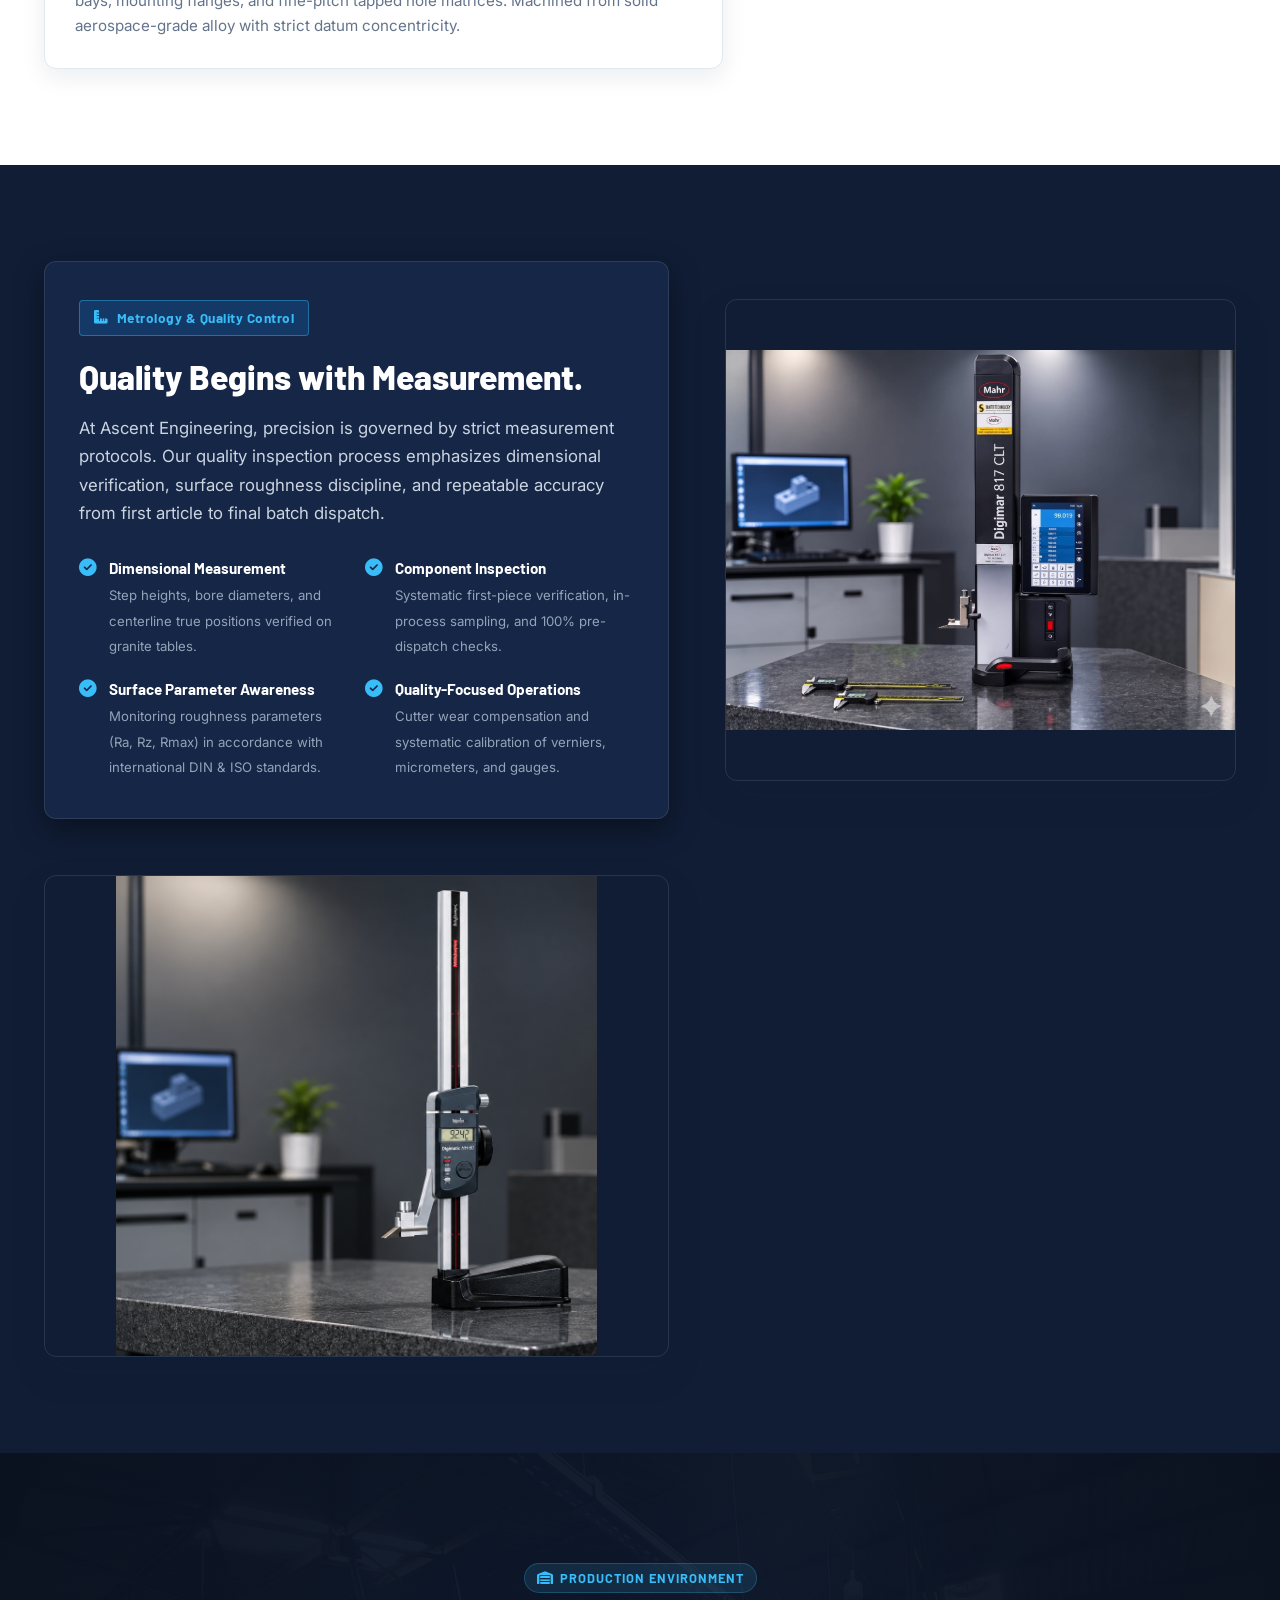
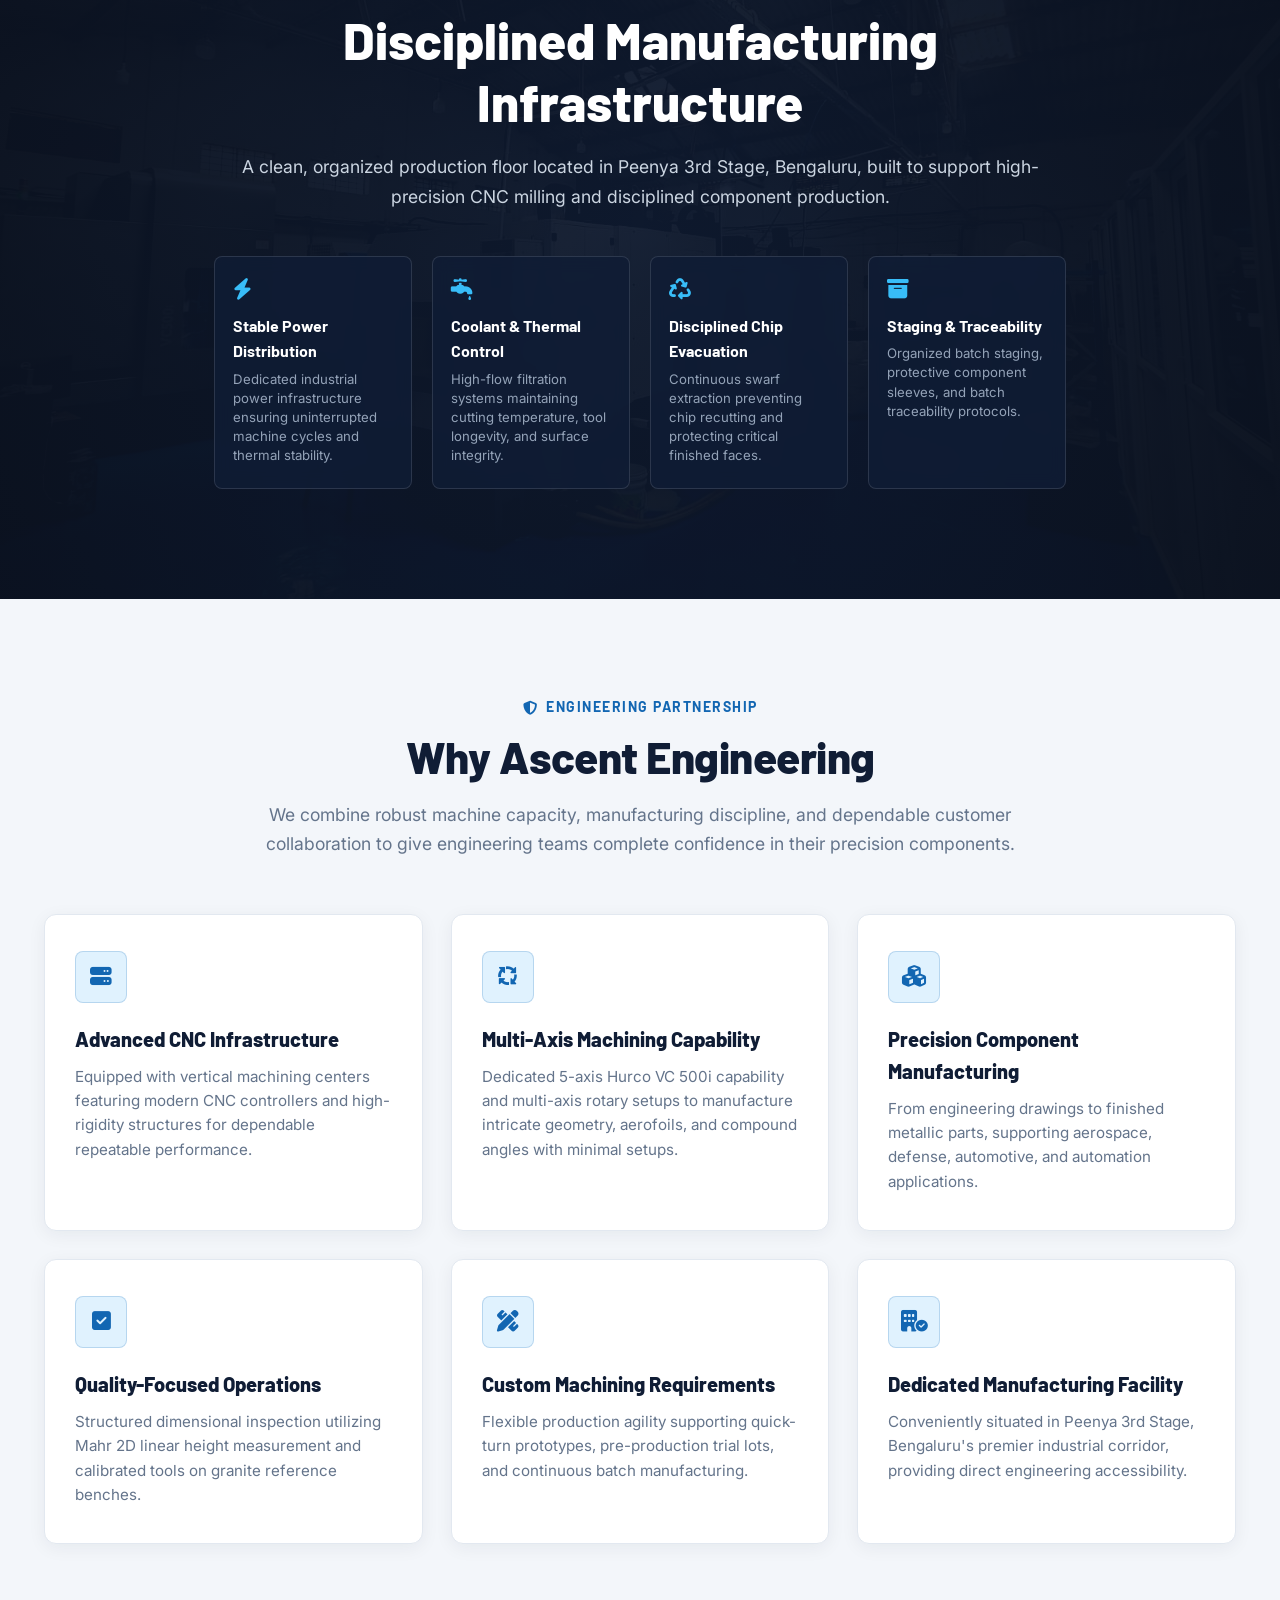
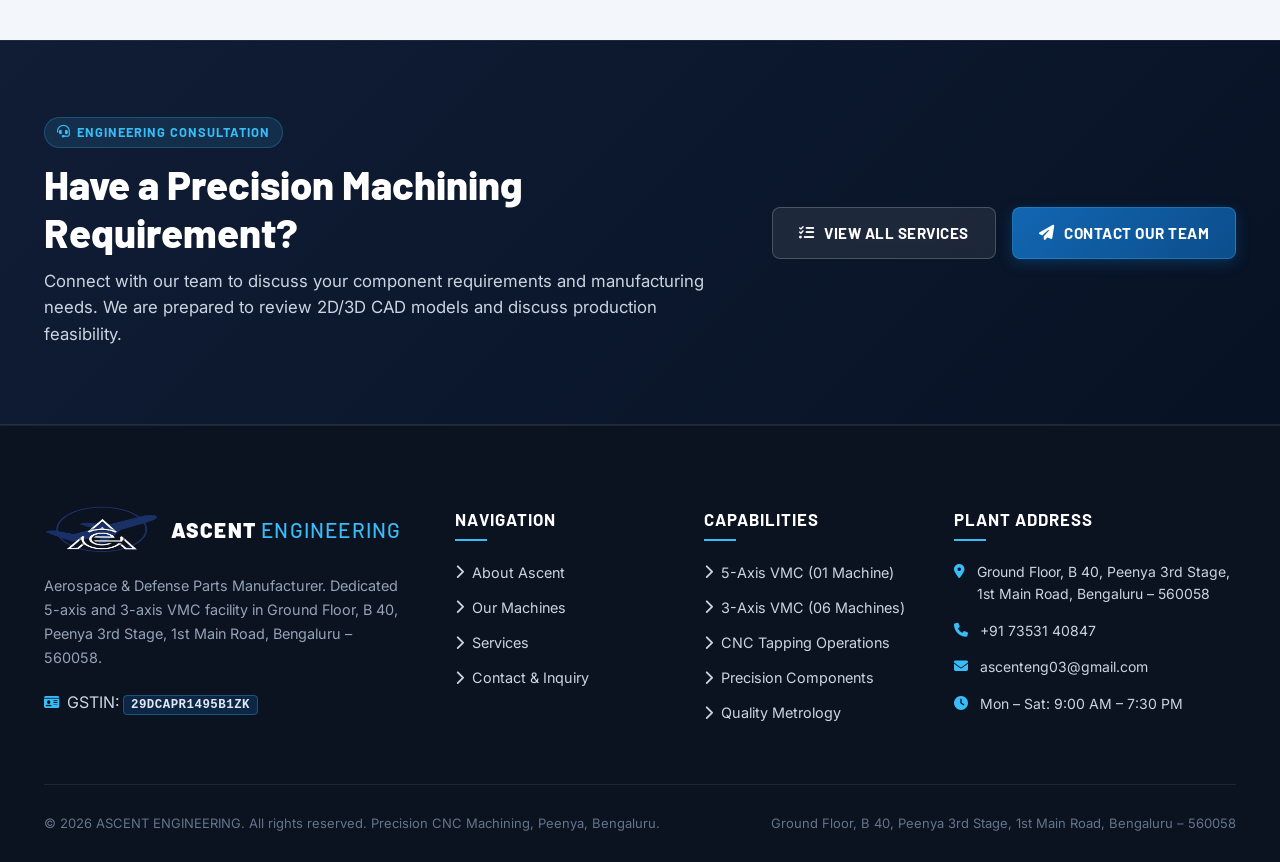
==== commit 439c83f6: "modify the quality images" ====
--- a/index.html
+++ b/index.html
@@ -460,7 +460,7 @@
                 data-lightbox-title="Precision CNC Tooling and Synchronized Rigid Tapping"
               >
                 <img
-                  src="img/generated/equipment-tooling-closeup.jpg"
+                  src="https://image.made-in-china.com/202f0j00GkgboSrhajza/Portable-Tapping-Machine-M2-Tap-Machine-Tapping-Machine-with-Smart-Touch-Screen-Tapper.webp"
                   alt="Precision CNC Rigid Tapping & Tooling Equipment Close-up"
                   loading="lazy"
                 />
@@ -1299,7 +1299,7 @@
               data-lightbox-title="Ascent Engineering Precision Metrology & 2D Height Gauge Inspection"
             >
               <img
-                src="img/gallery/bgremove.jpeg"
+                src="img/gallery/WhatsApp Image 2026-11-13 at 1.44.13 PM.jpeg"
                 alt="Quality Inspection and Dimensional Metrology Lab at Ascent Engineering"
                 loading="lazy"
               />
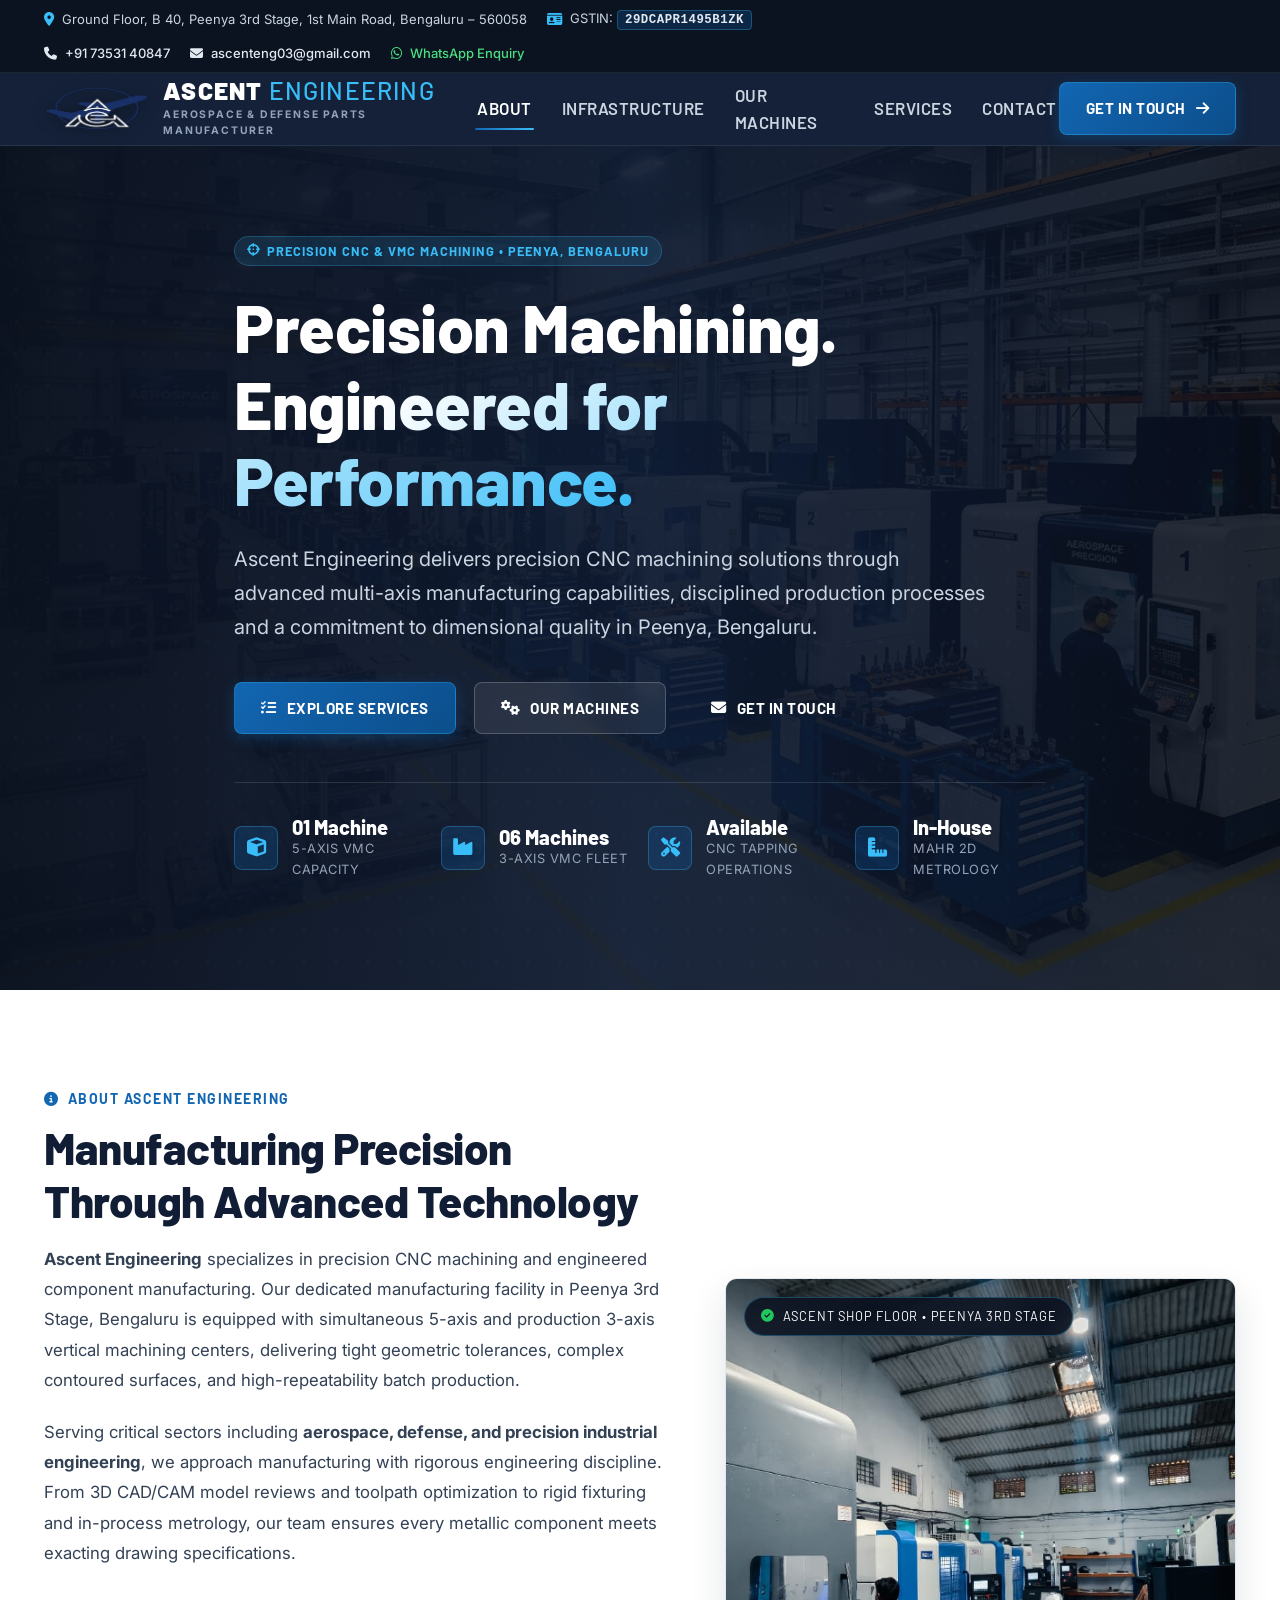
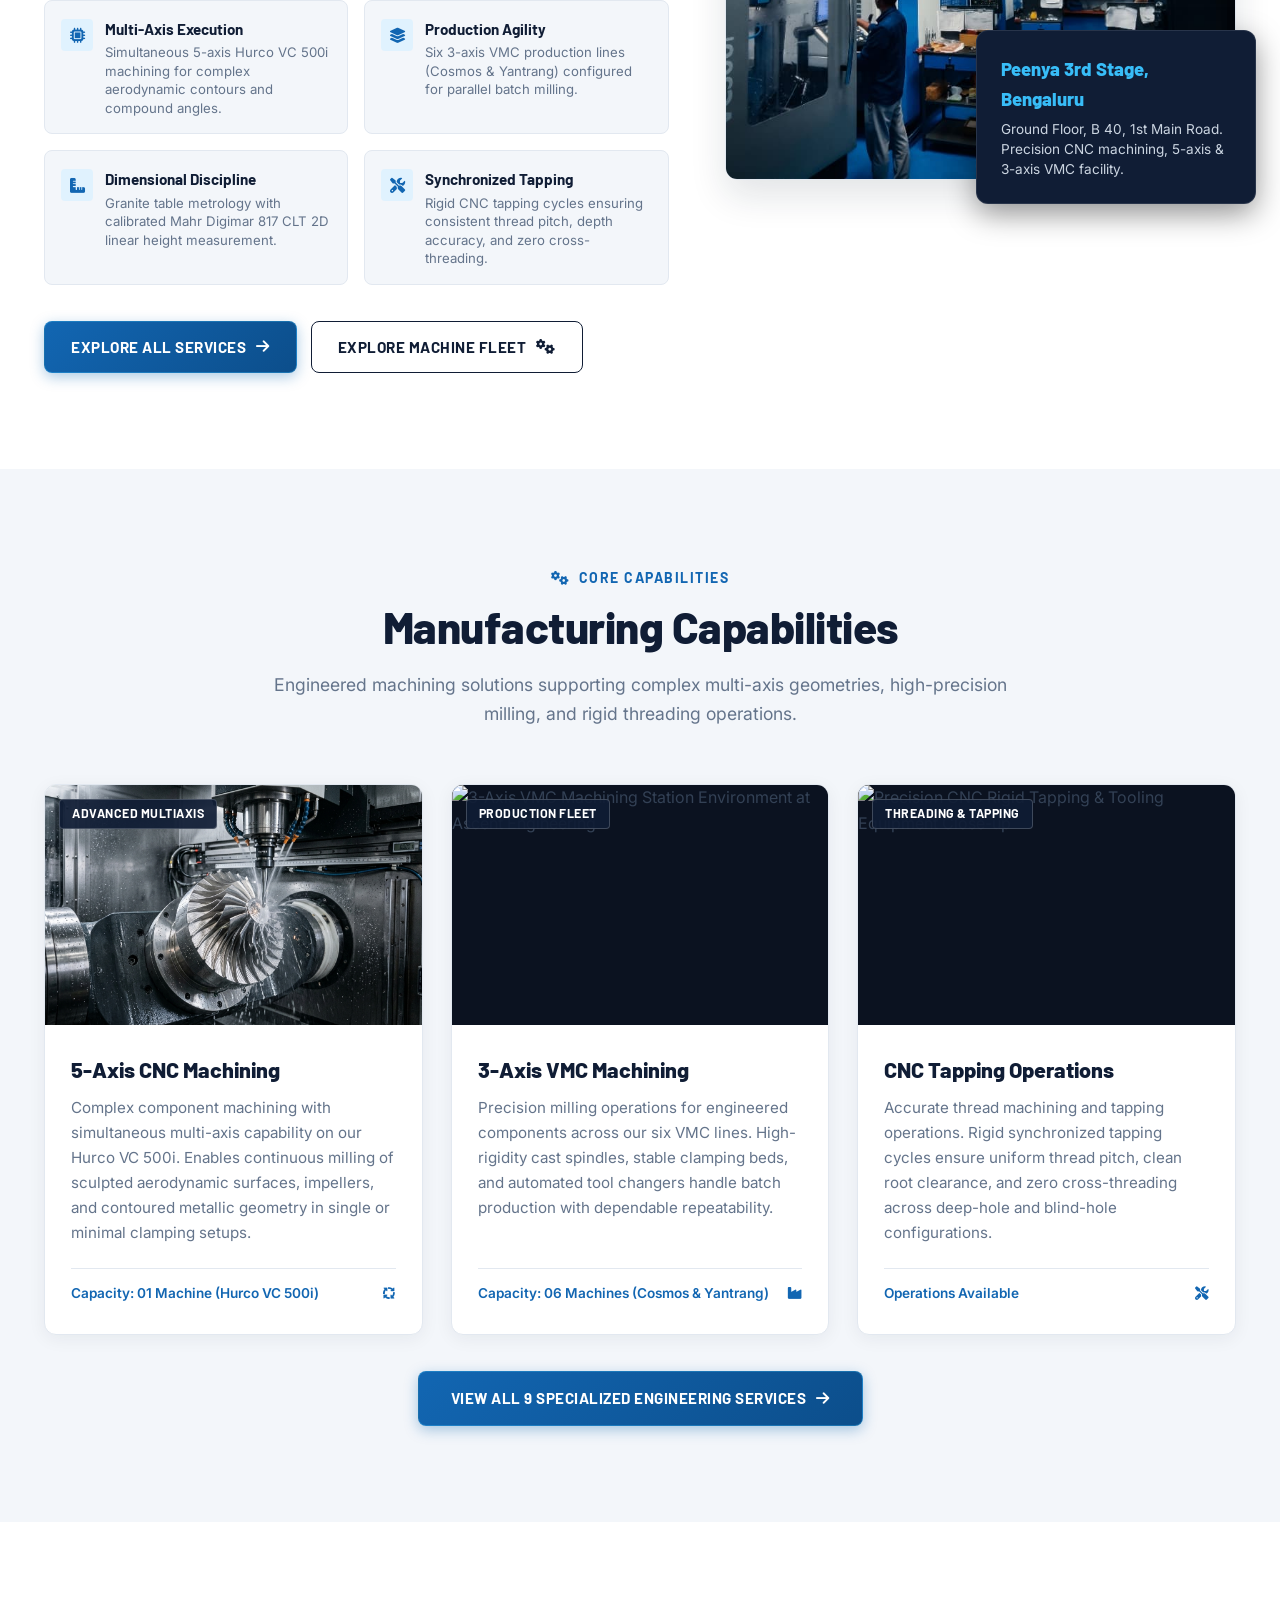
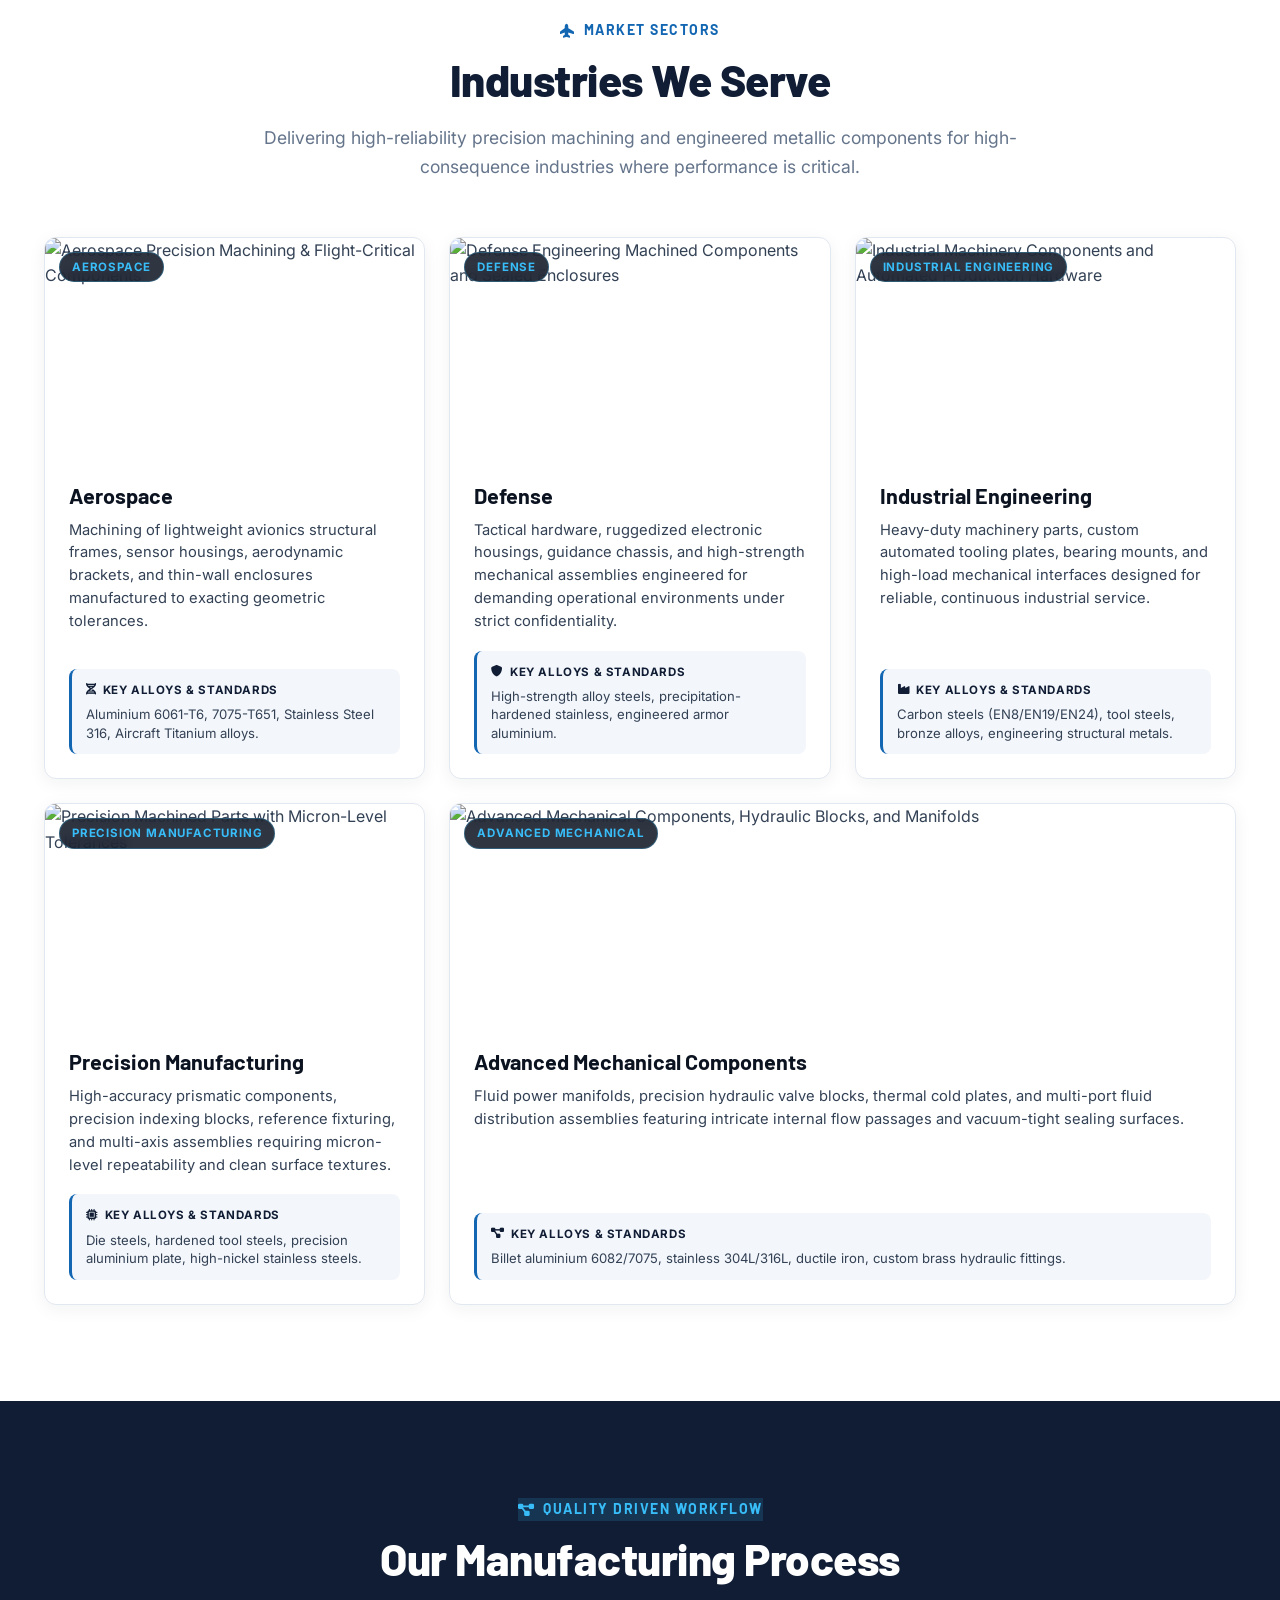
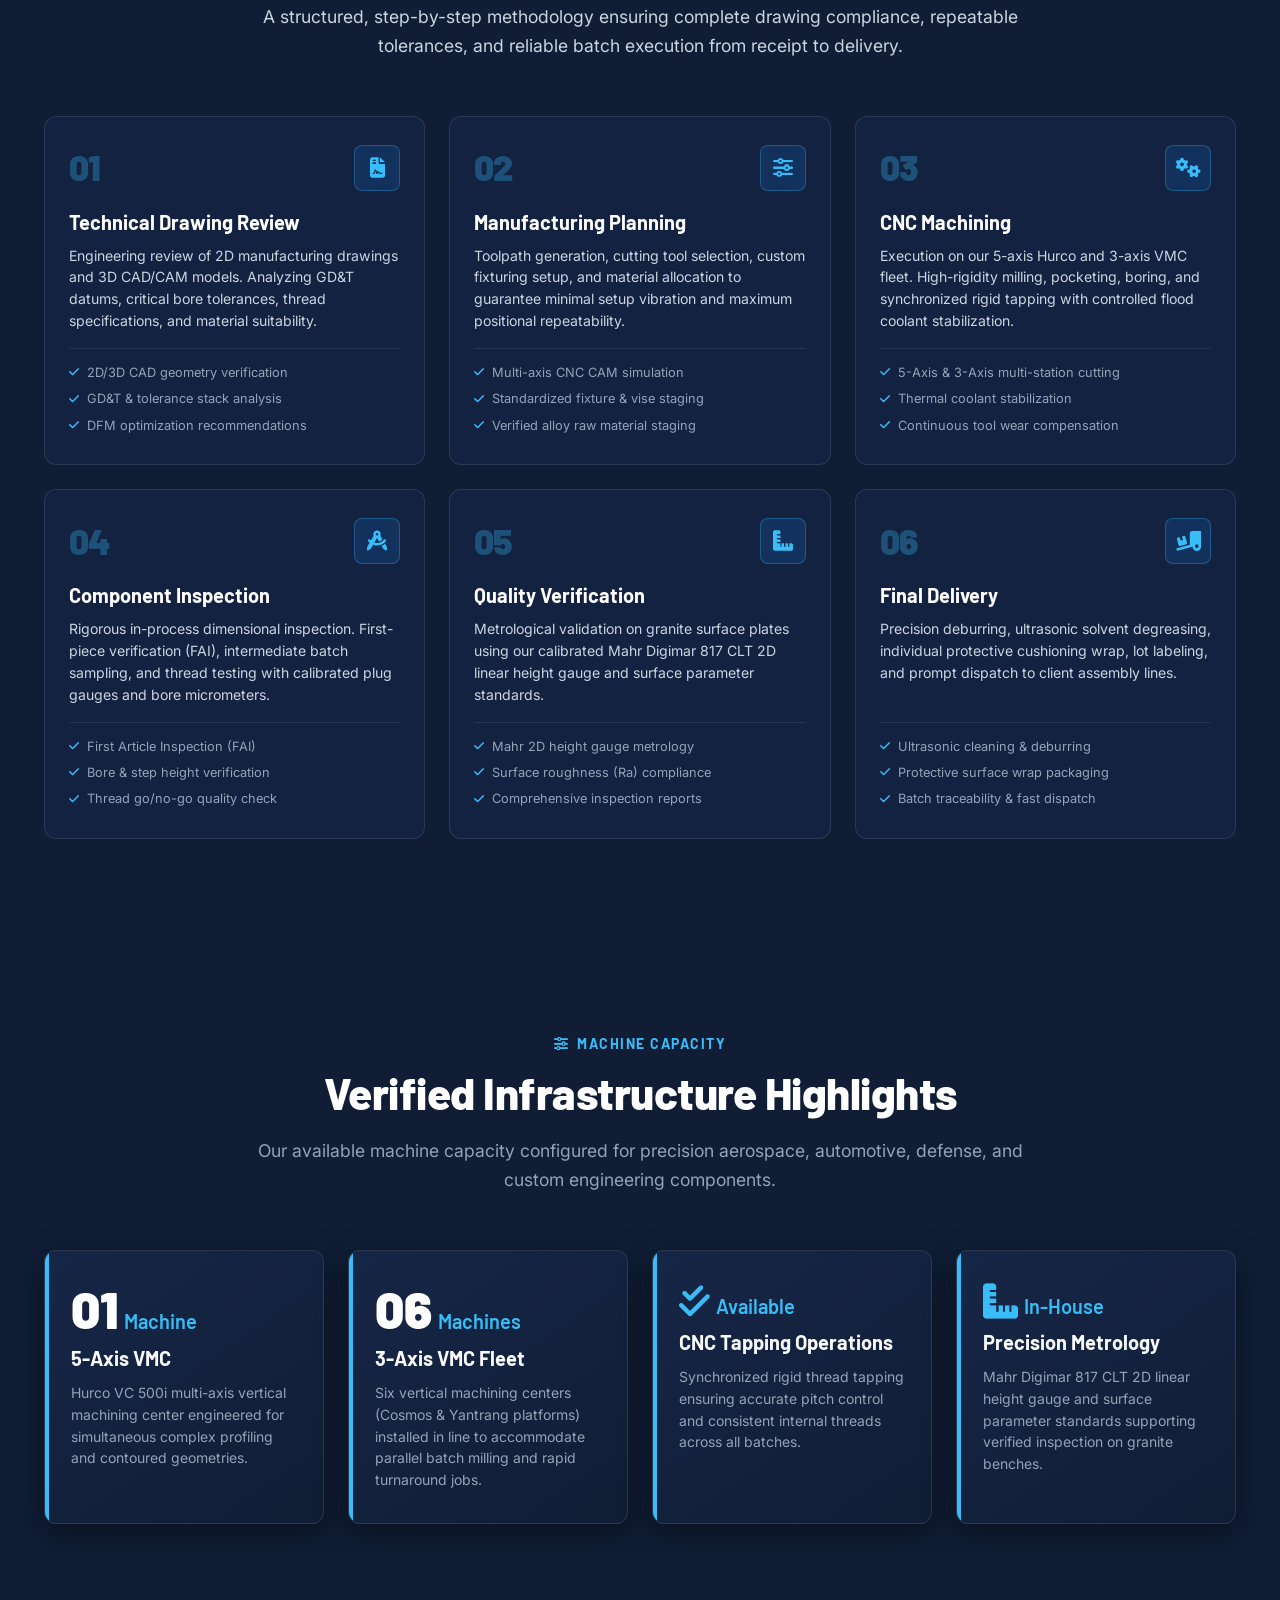
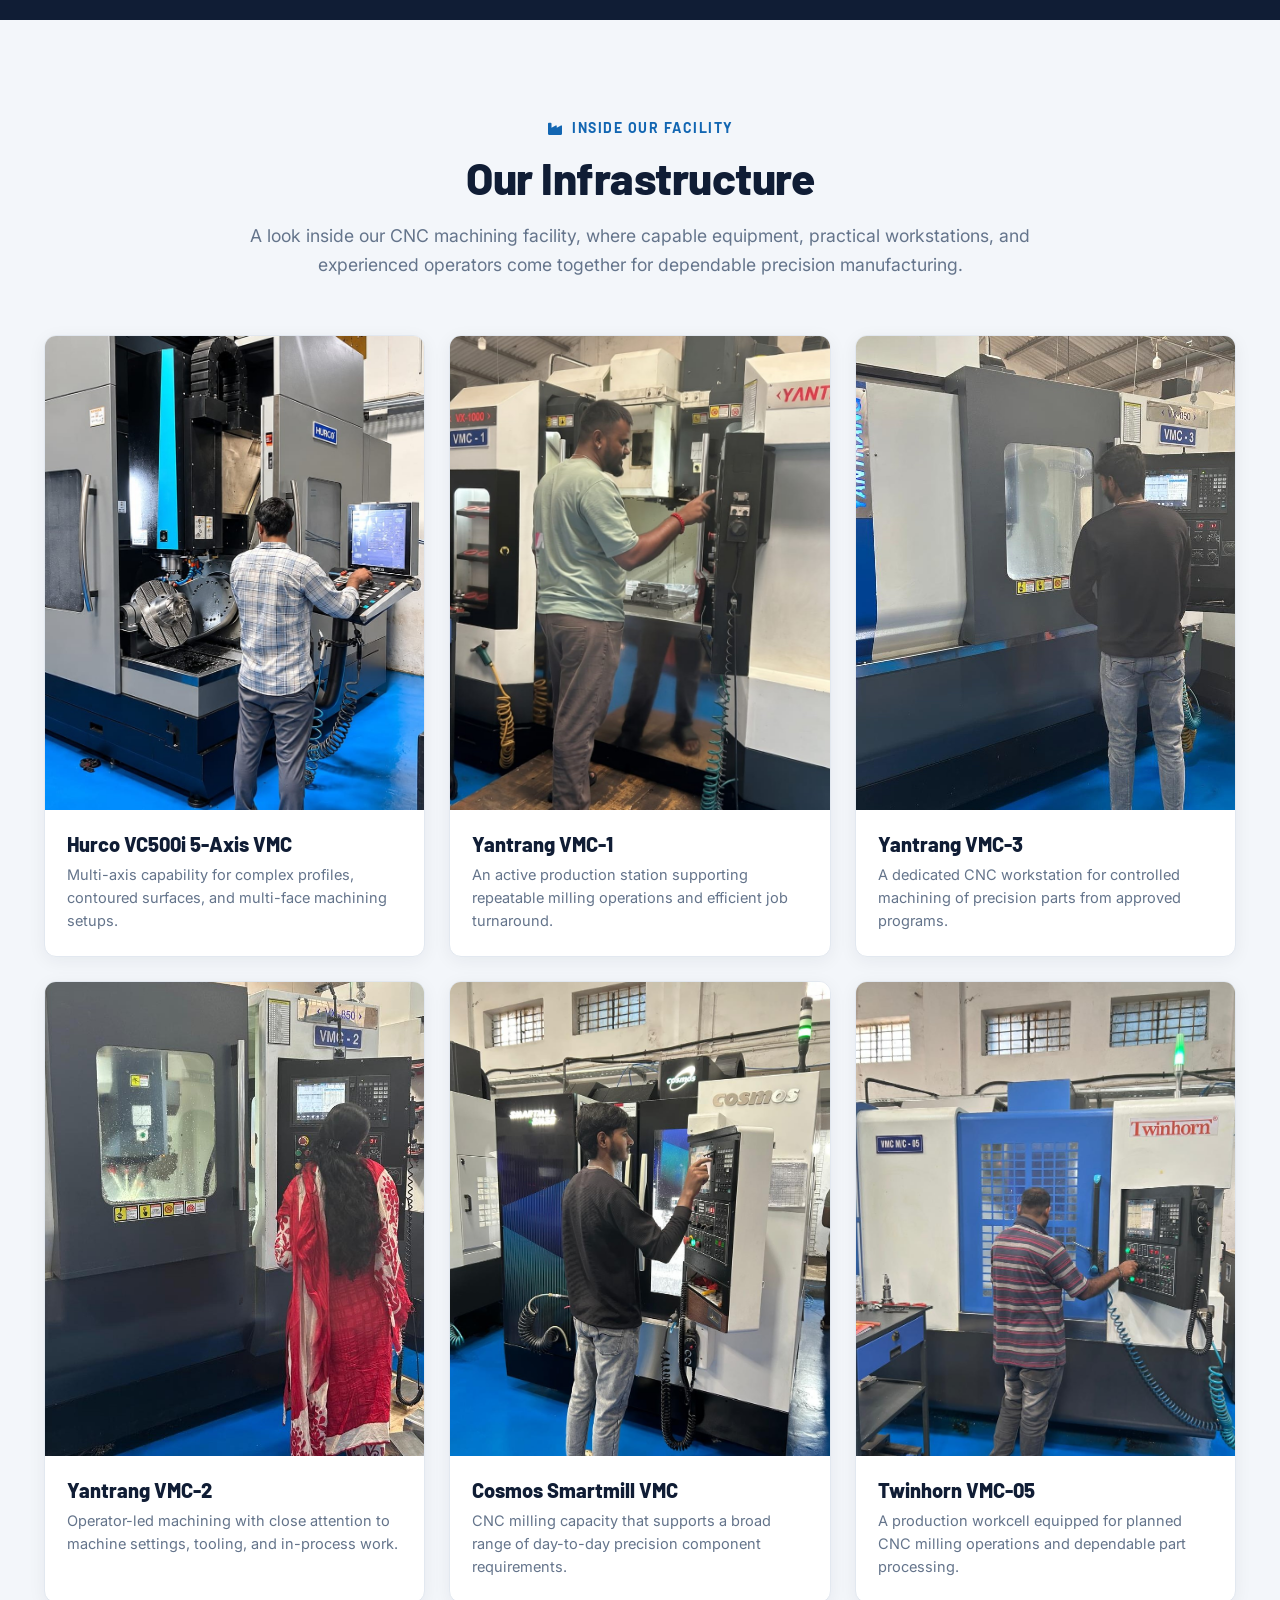
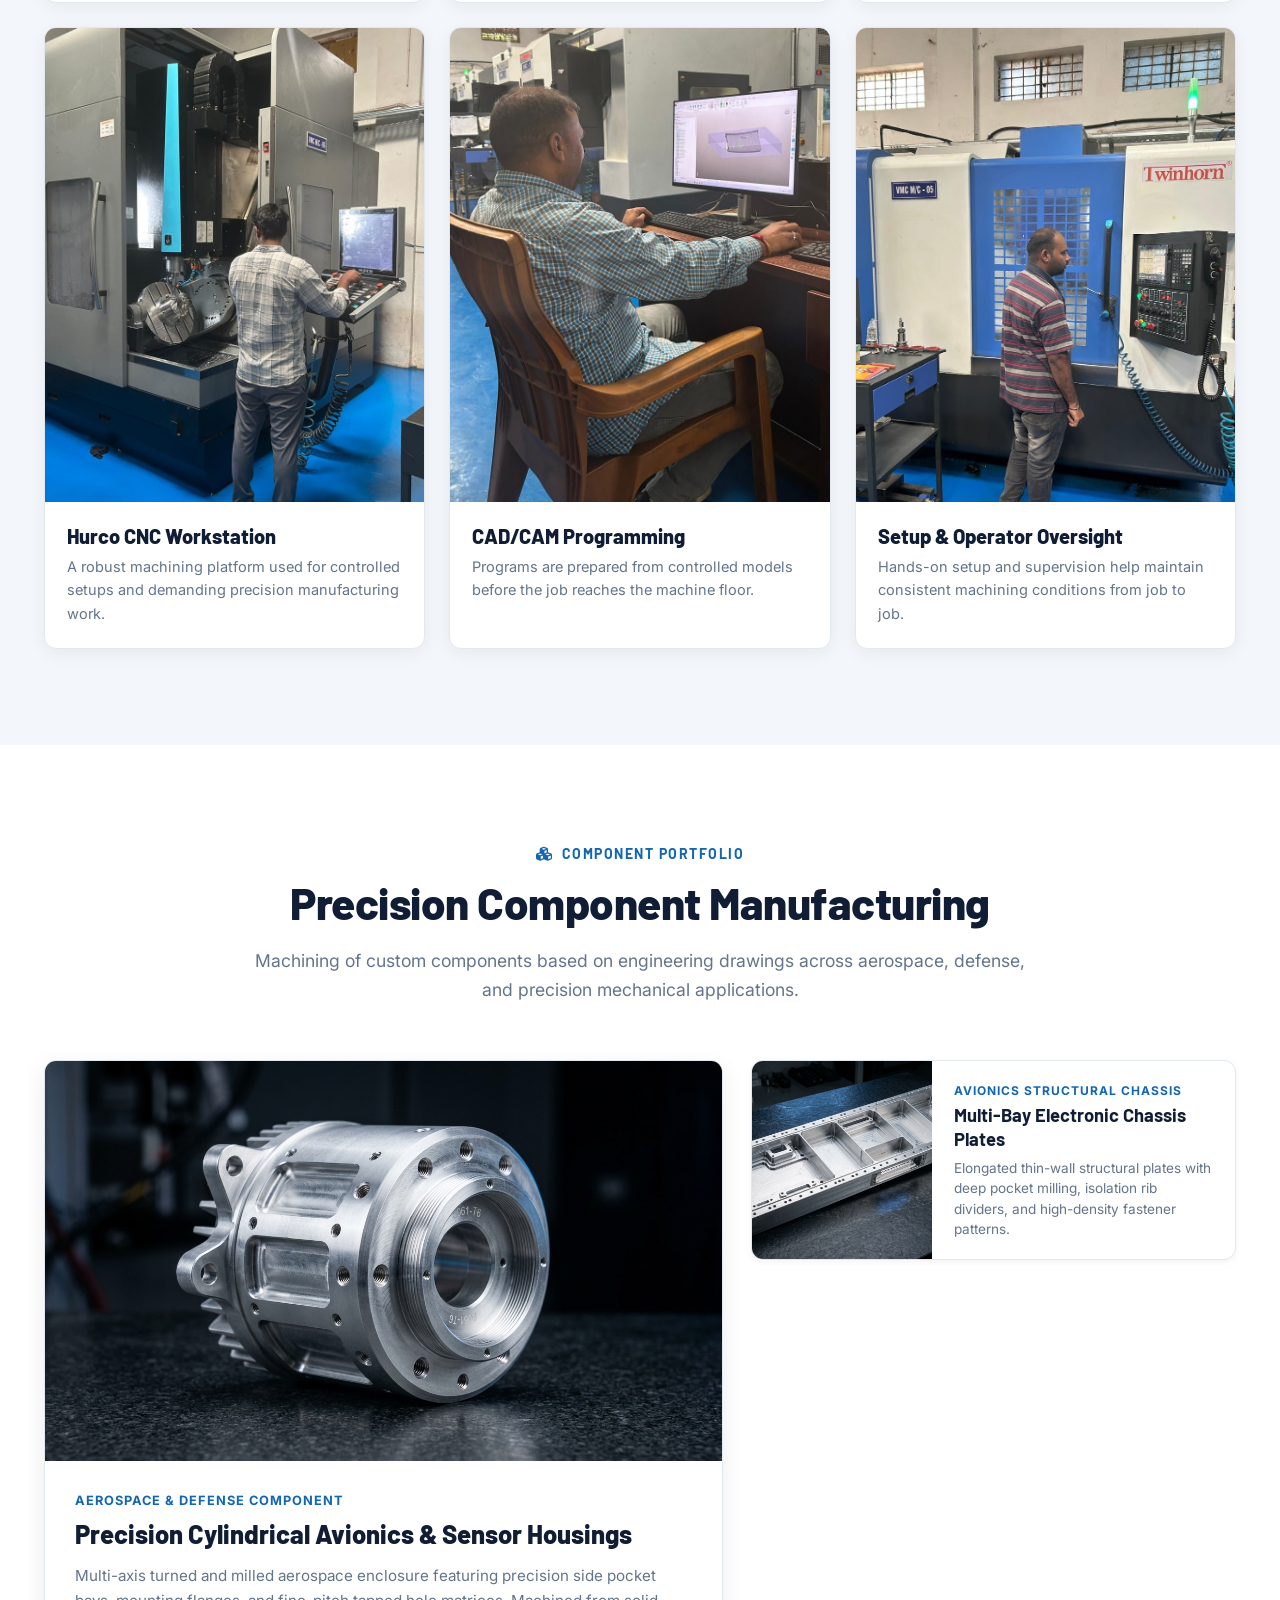
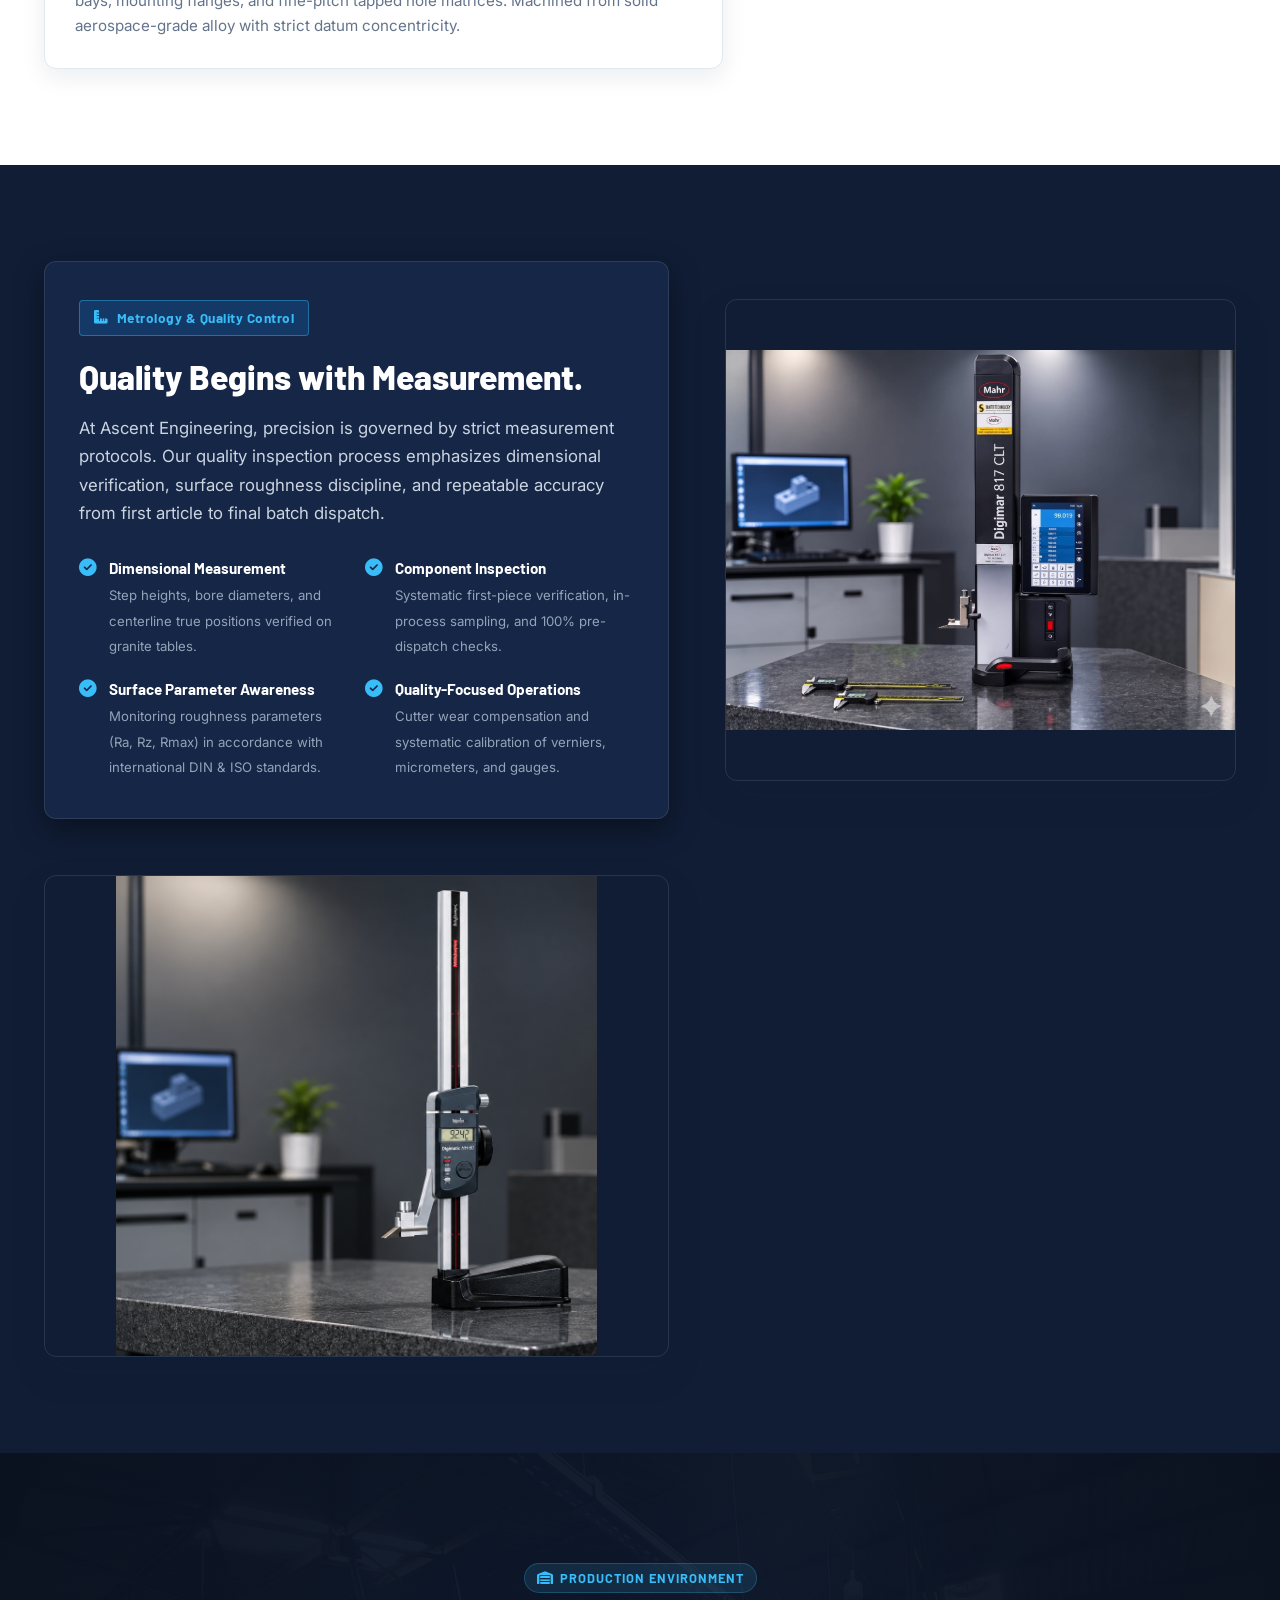
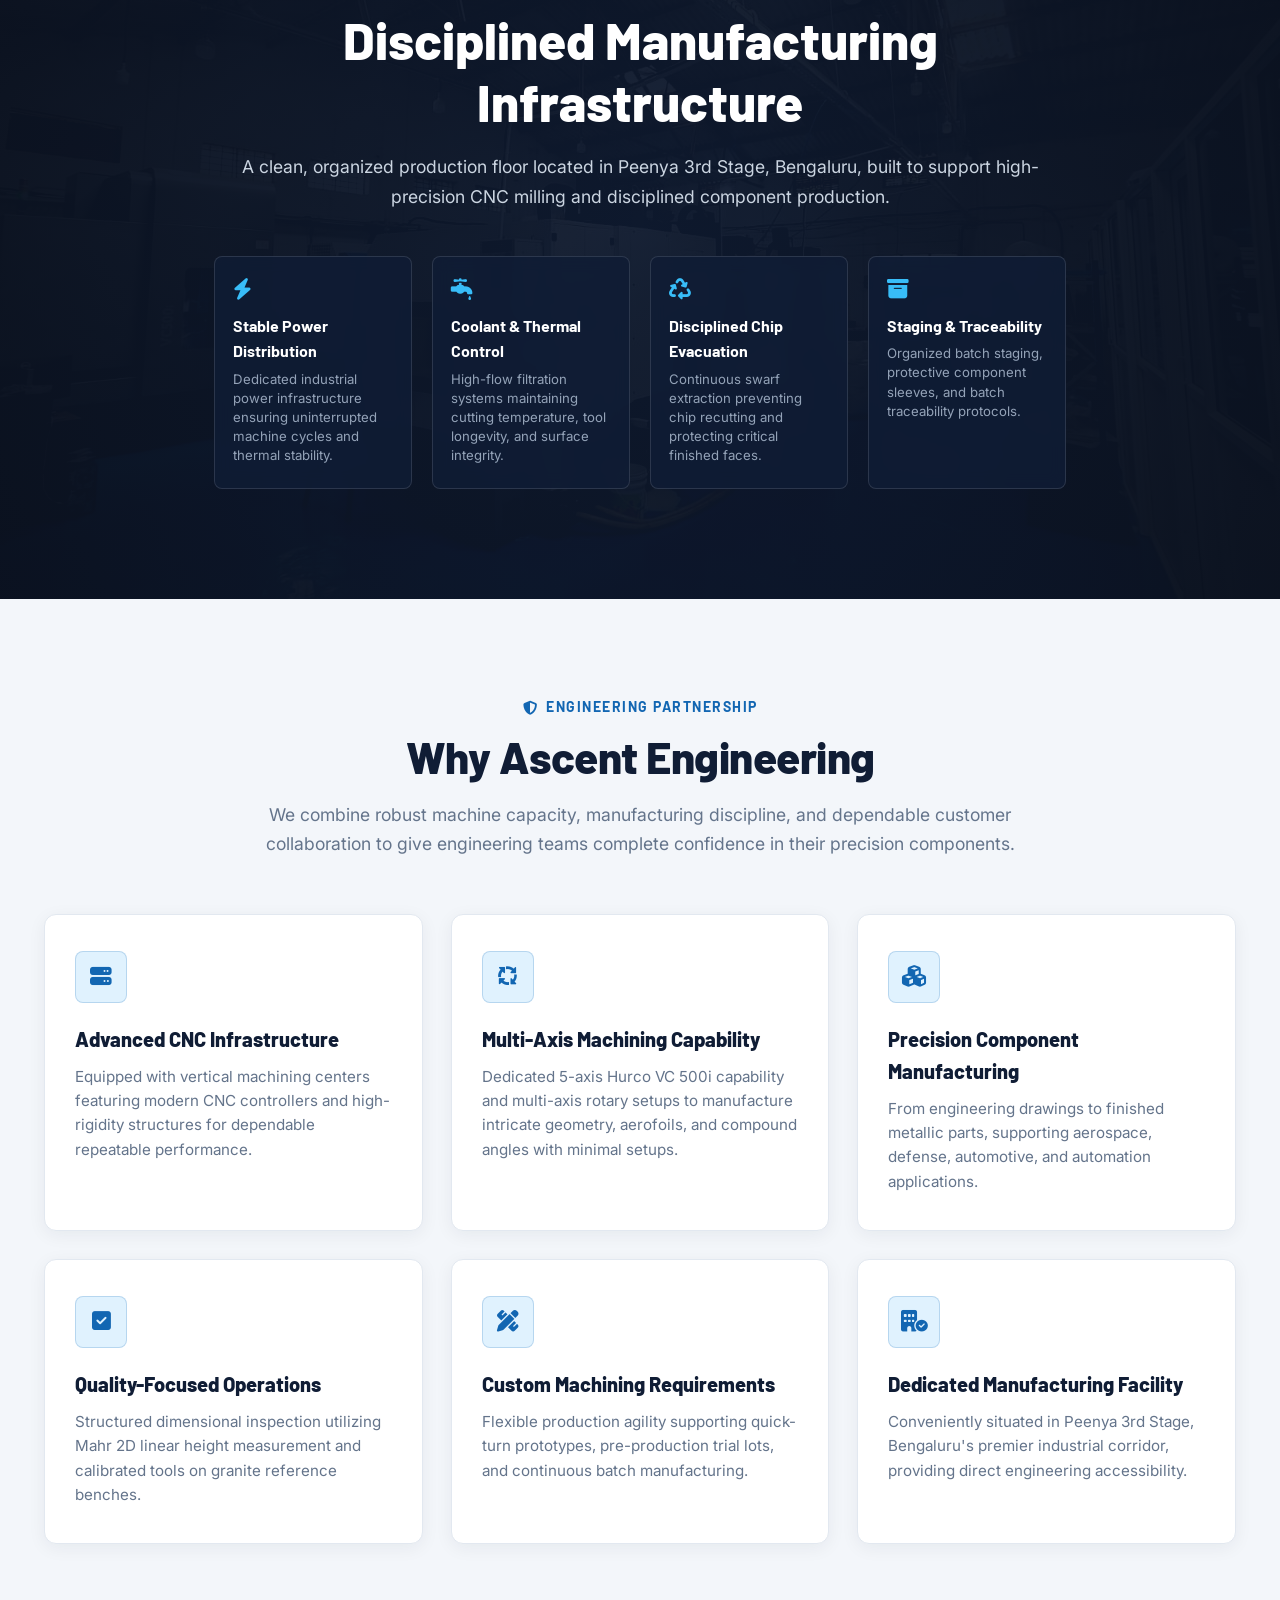
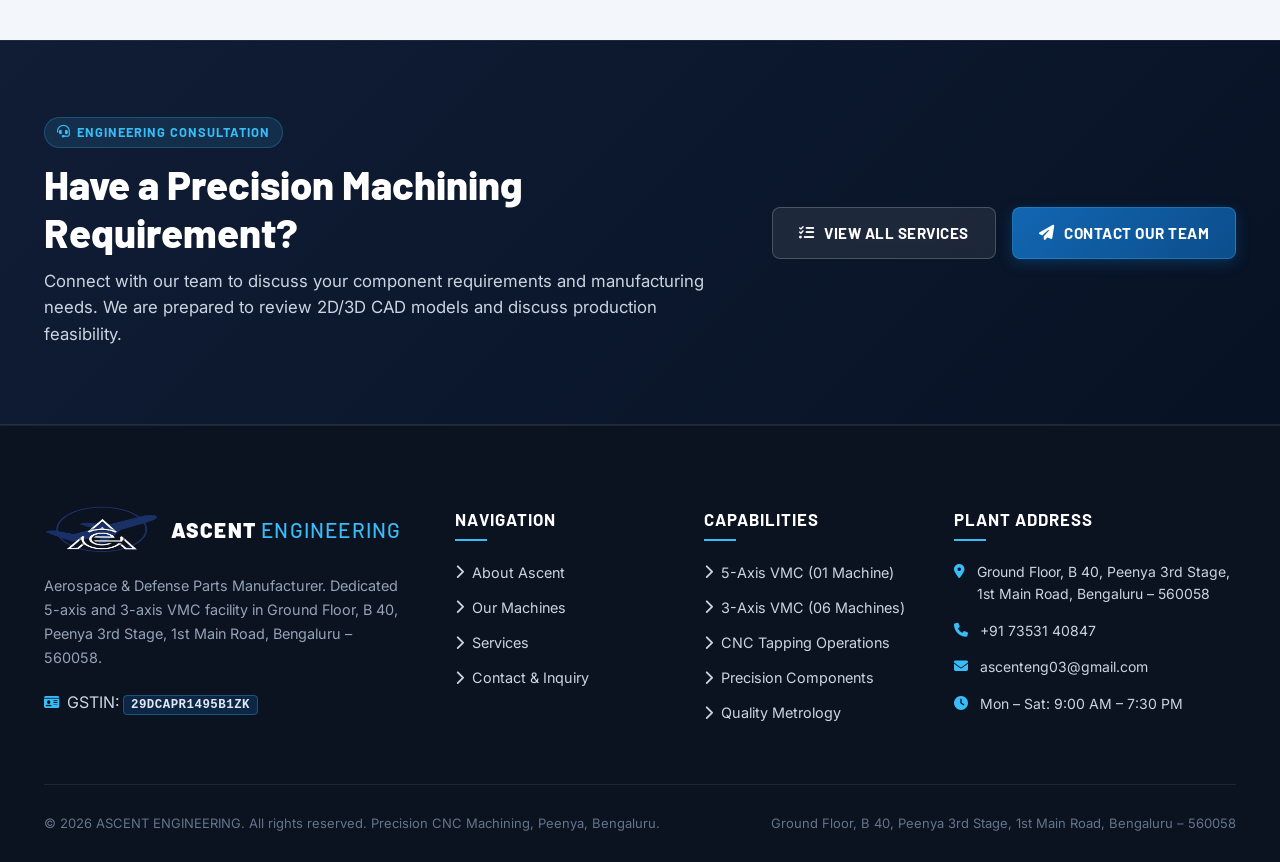
==== commit 3bb2950a: "modify the quality images" ====
--- a/index.html
+++ b/index.html
@@ -353,7 +353,7 @@
                 data-lightbox-title="Ascent Engineering Actual Shop Floor &amp; VMC Fleet - Peenya 3rd Stage, Bengaluru"
               >
                 <img
-                  src="img/ascent/shop-floor-featured.jpg"
+                  src="img/gallery/shop flor.jpeg"
                   alt="Ascent Engineering Shop Floor - Precision CNC VMC Machine Fleet in Peenya Bengaluru"
                   loading="lazy"
                 />
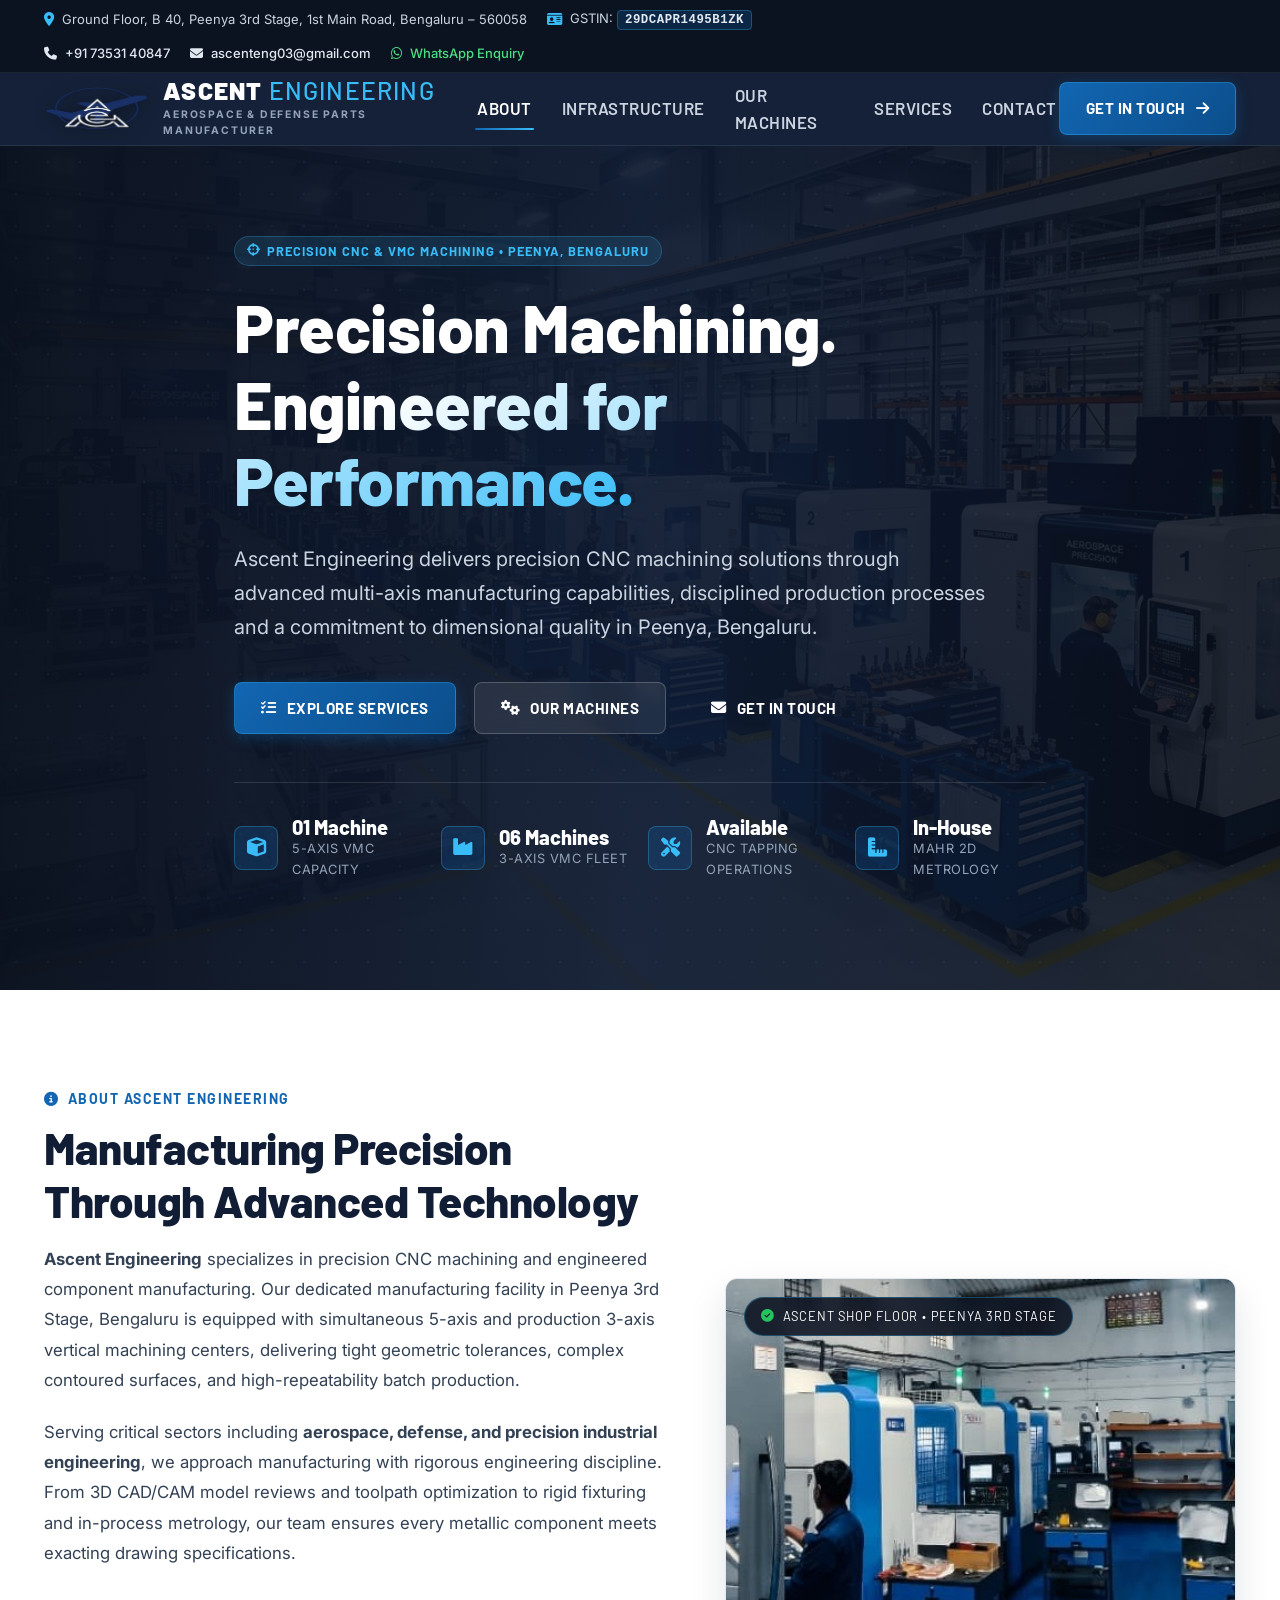
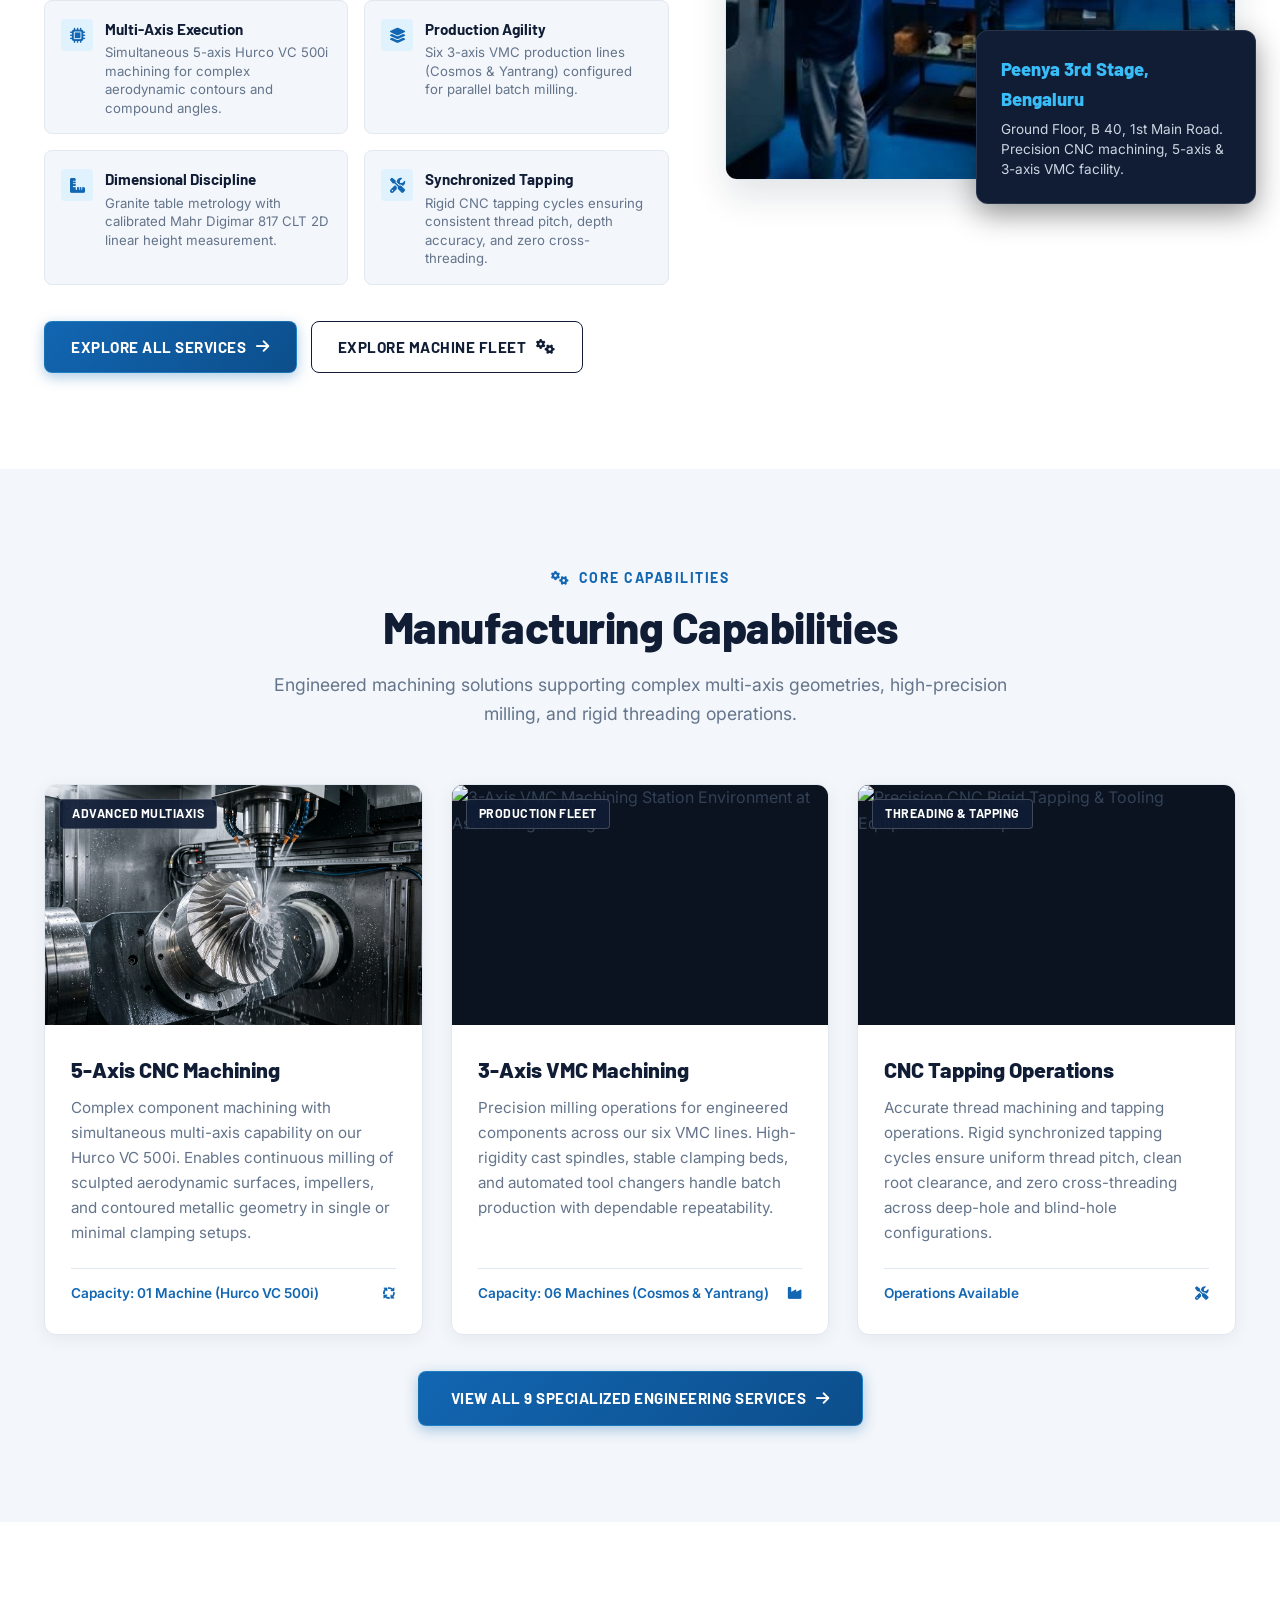
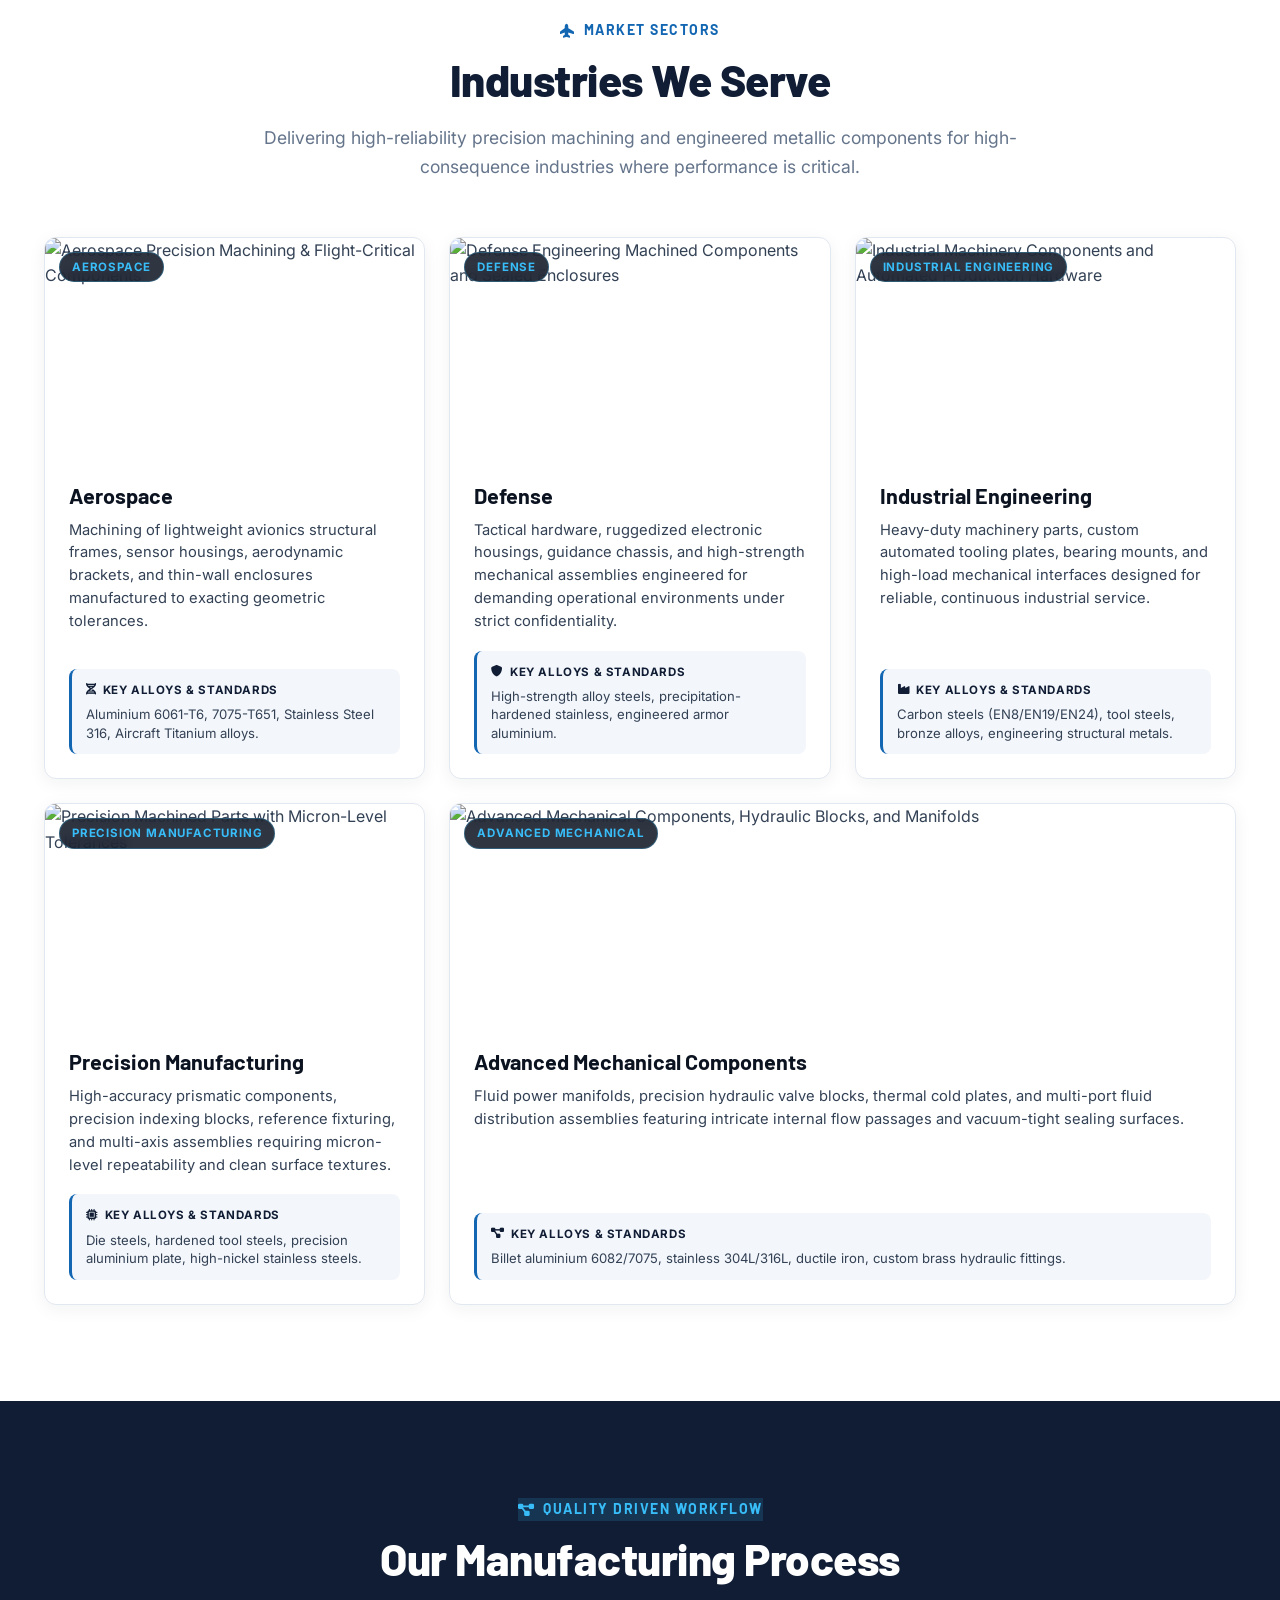
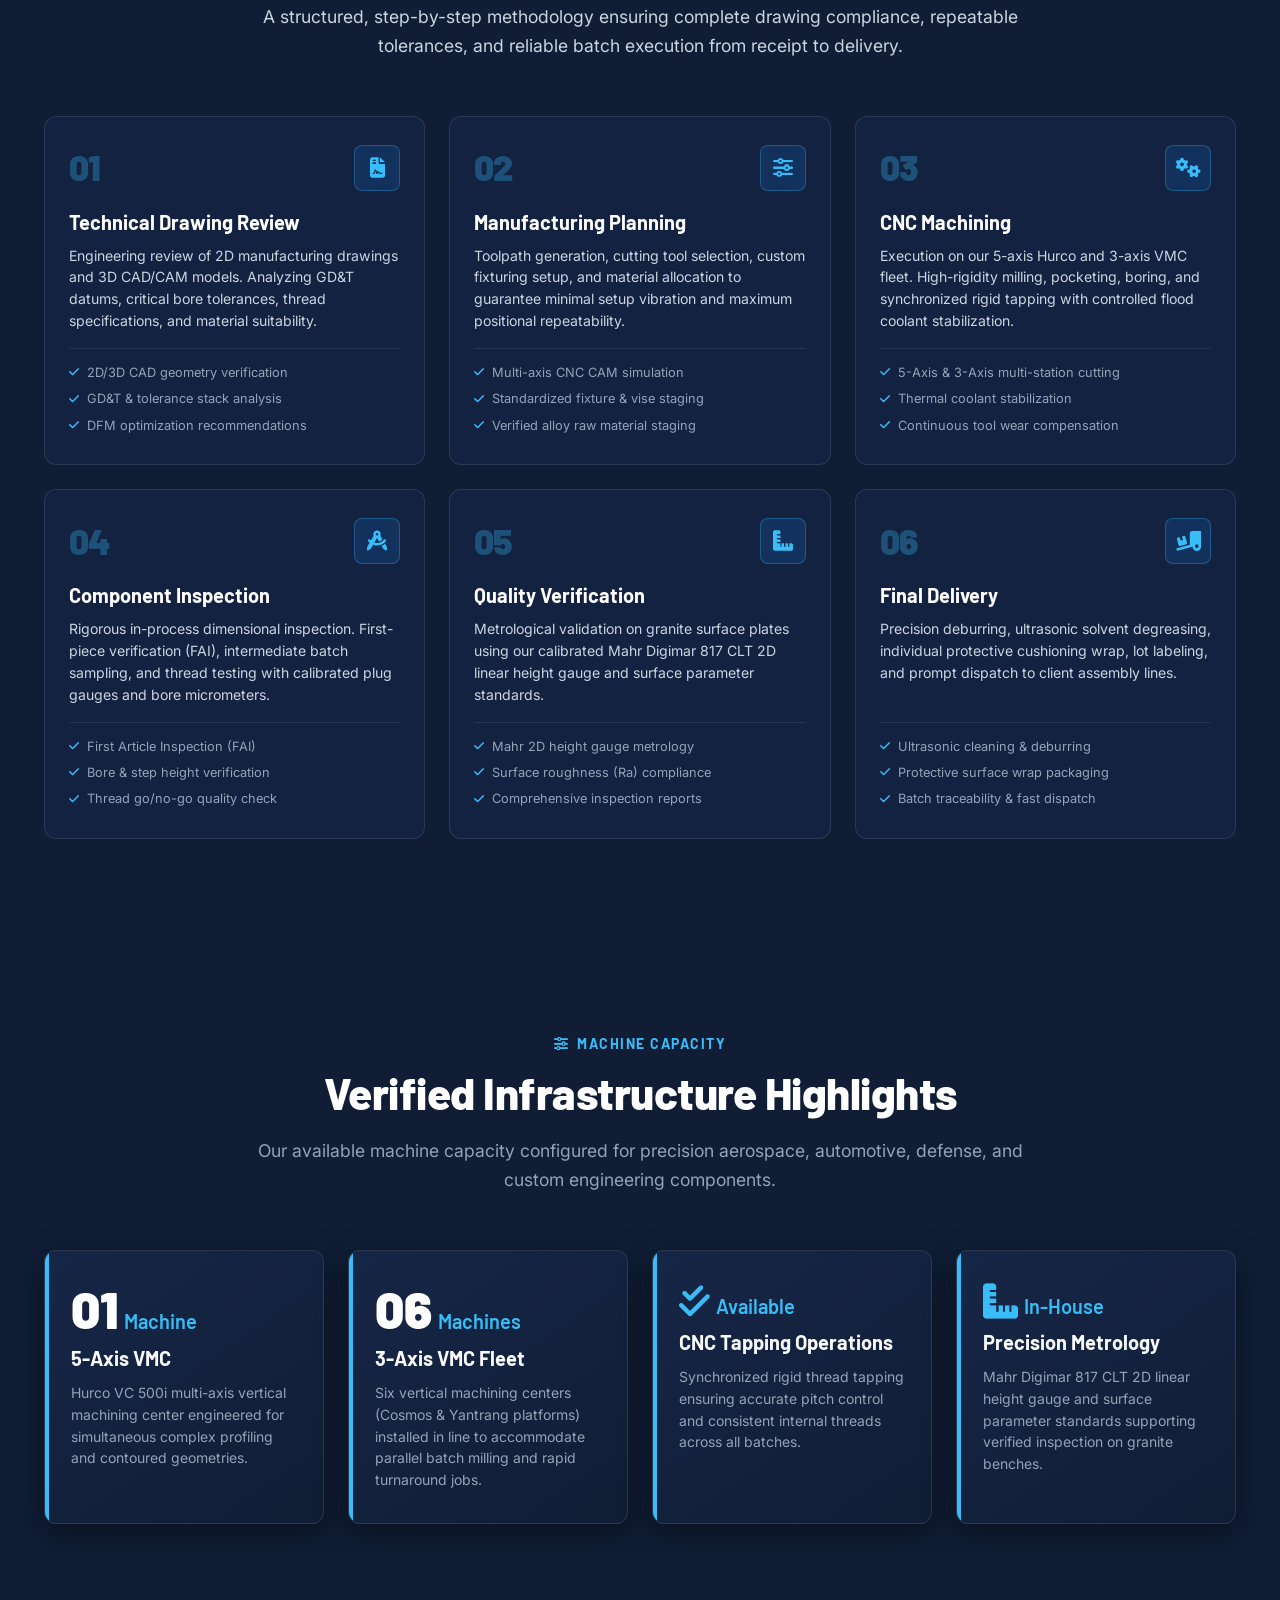
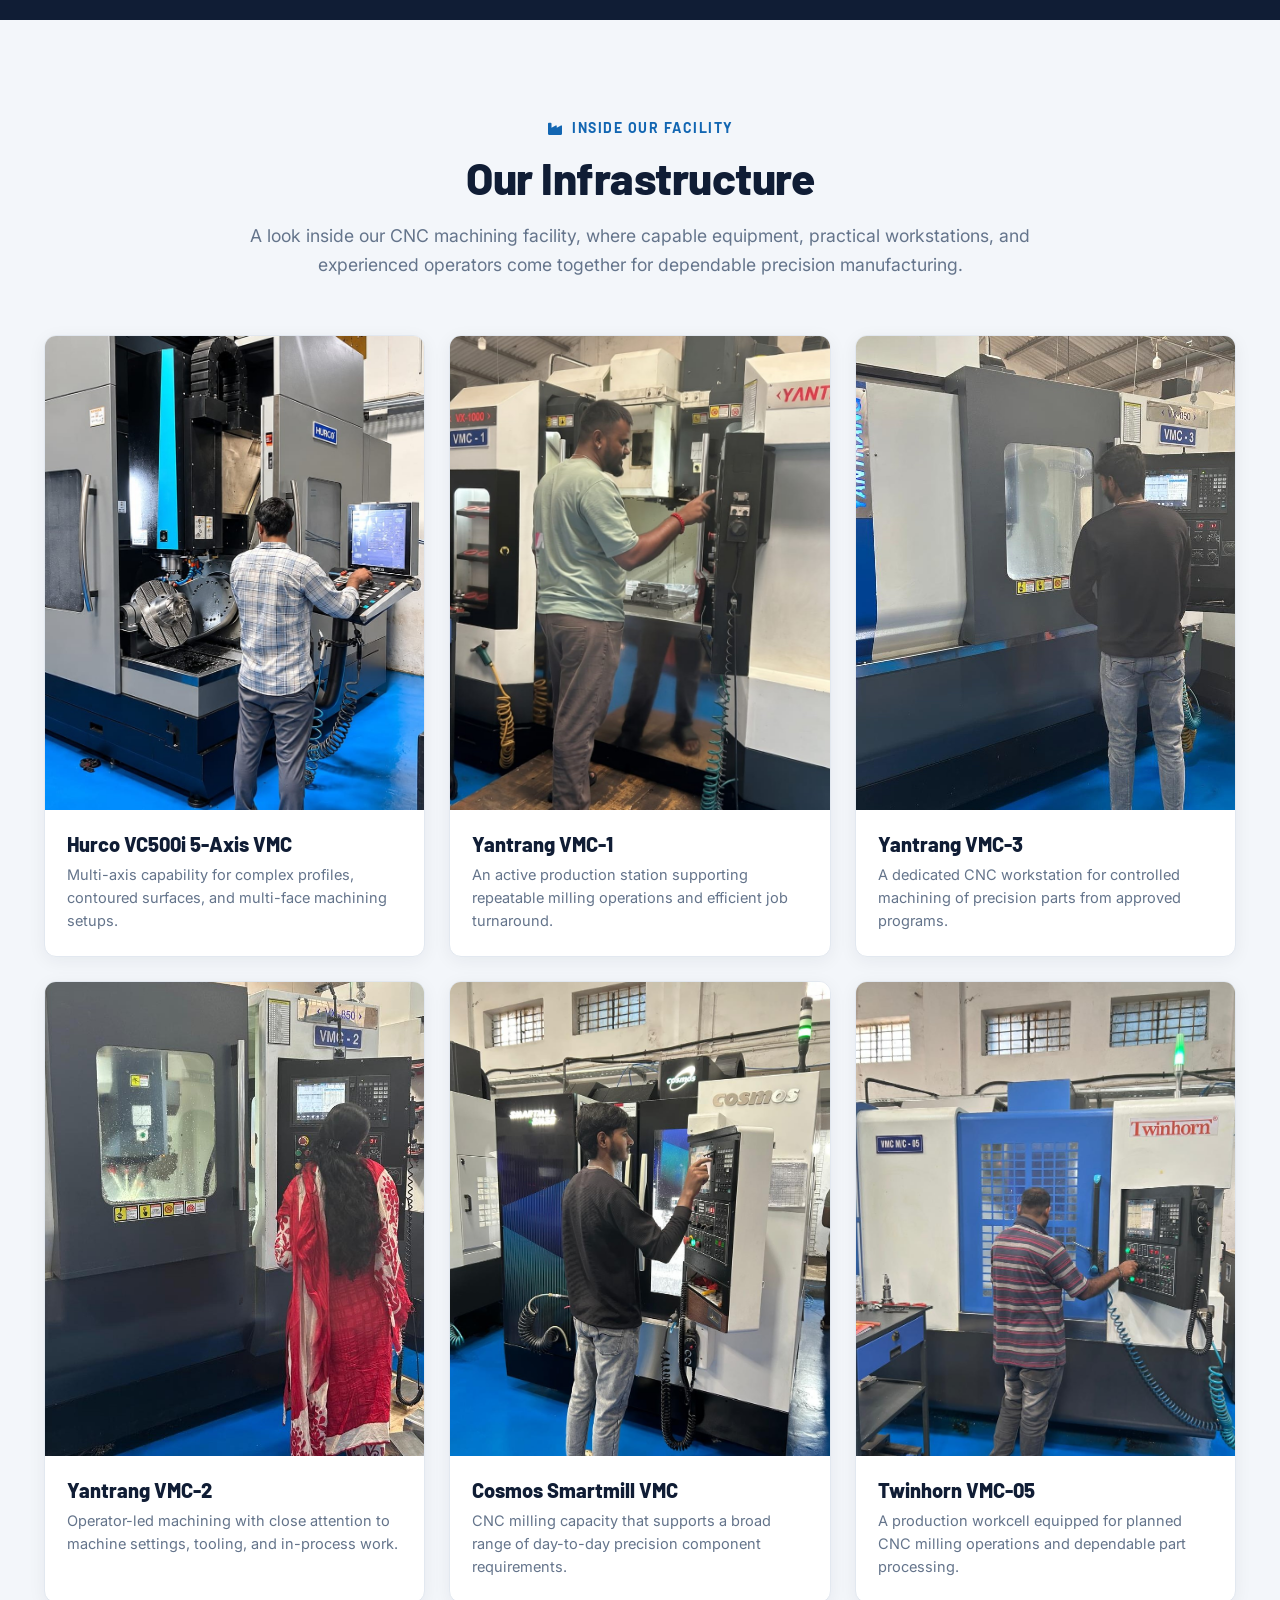
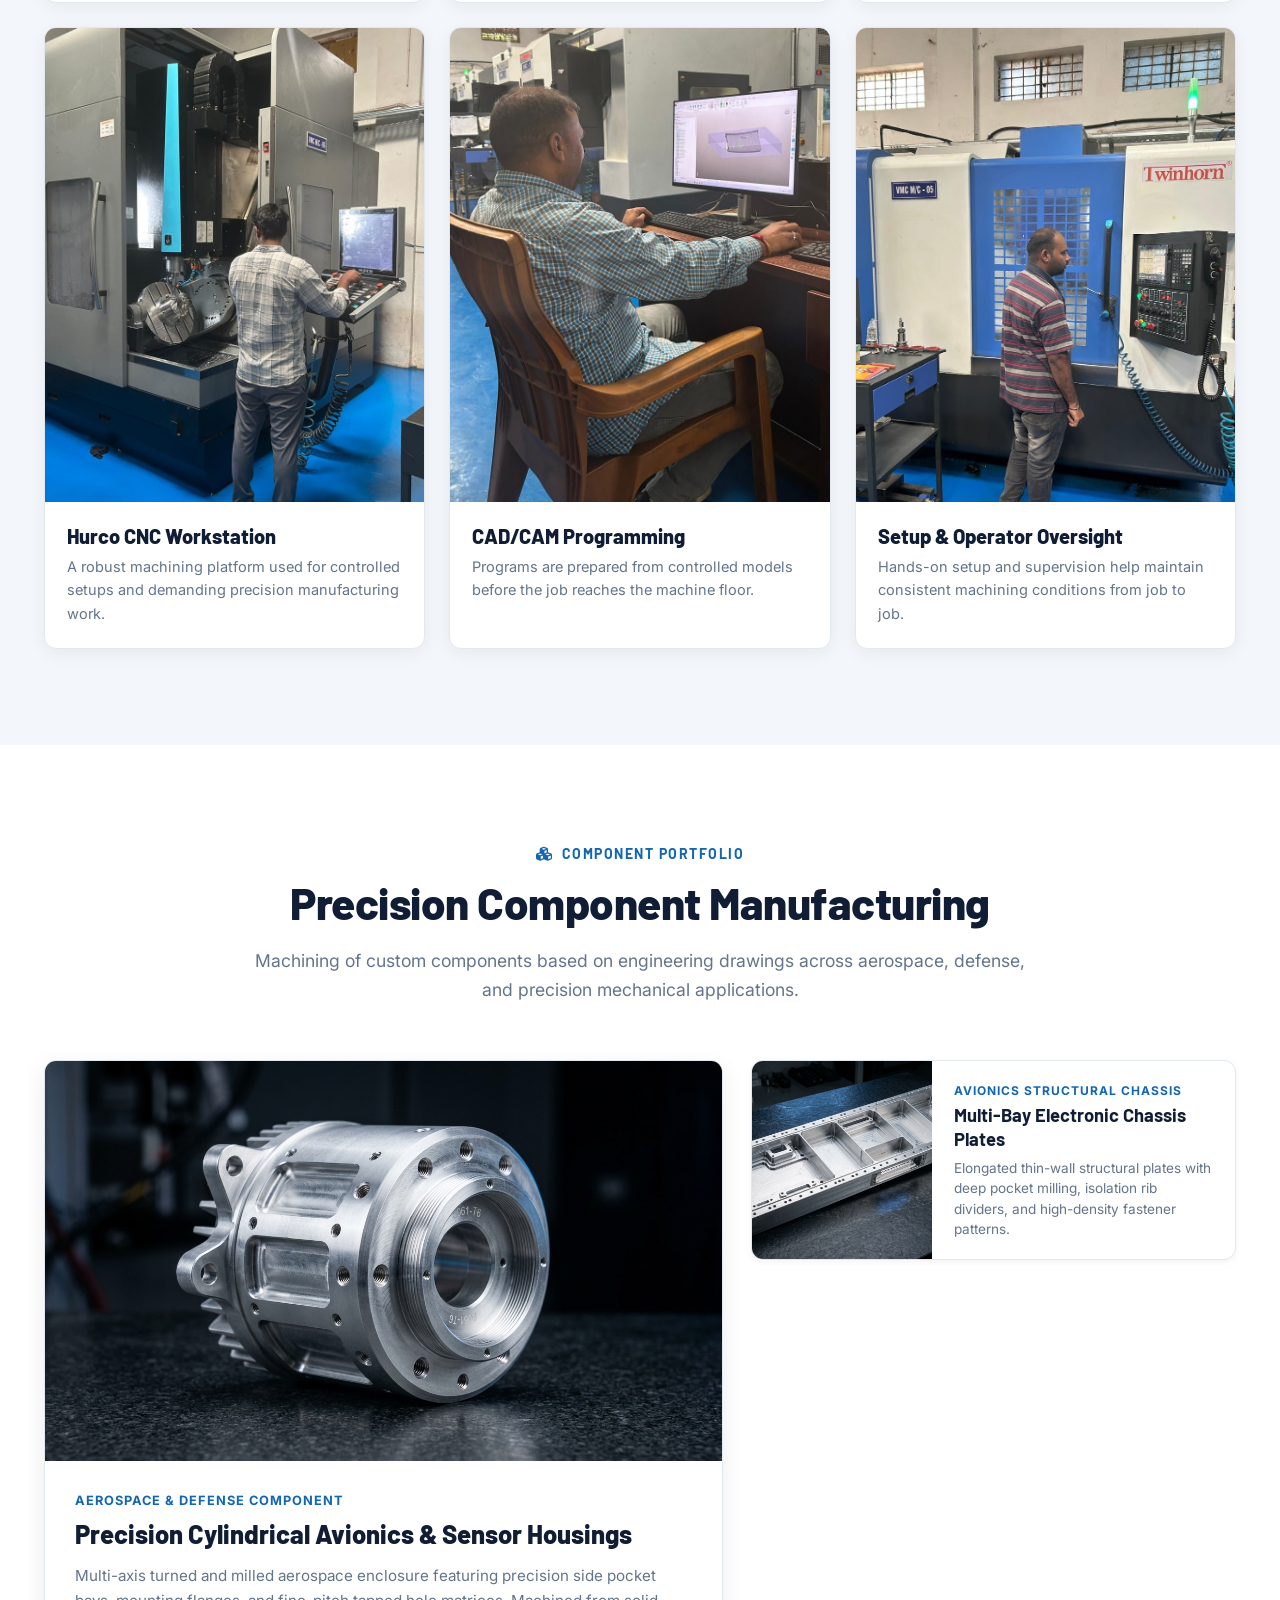
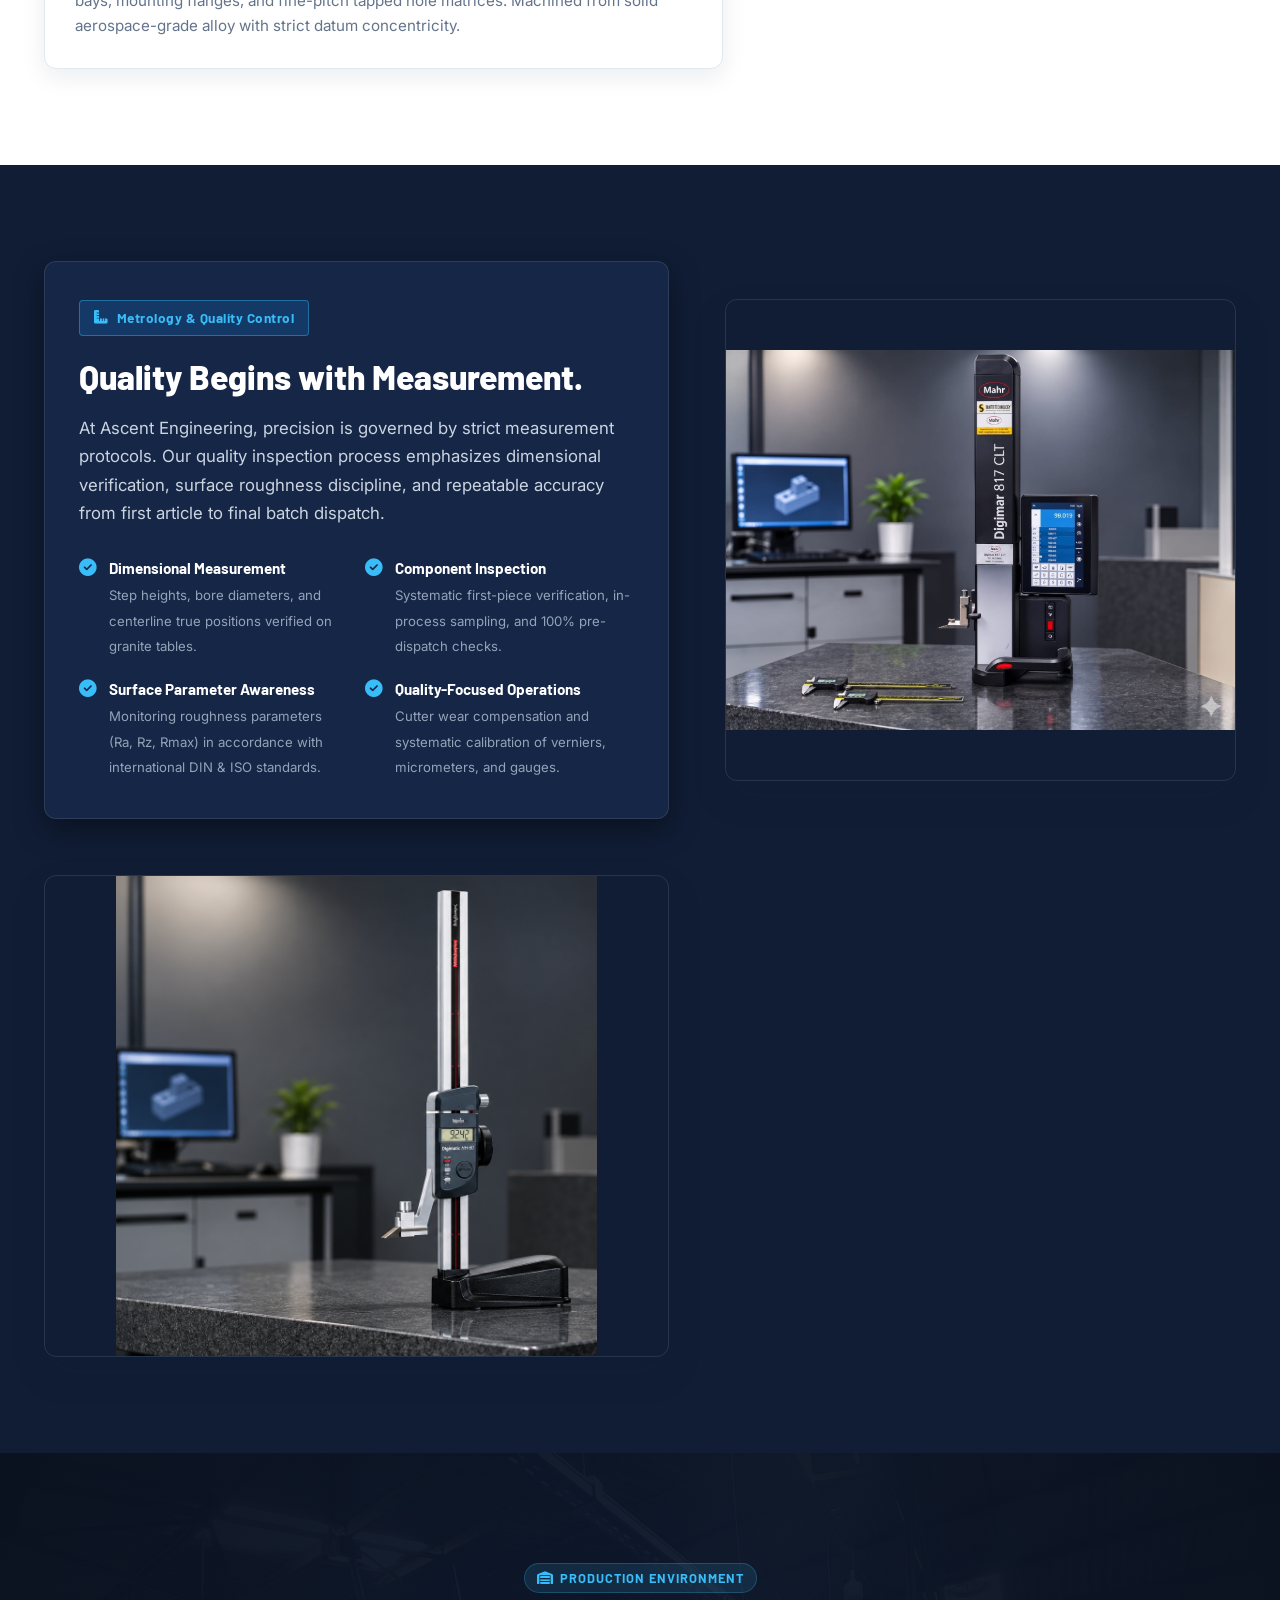
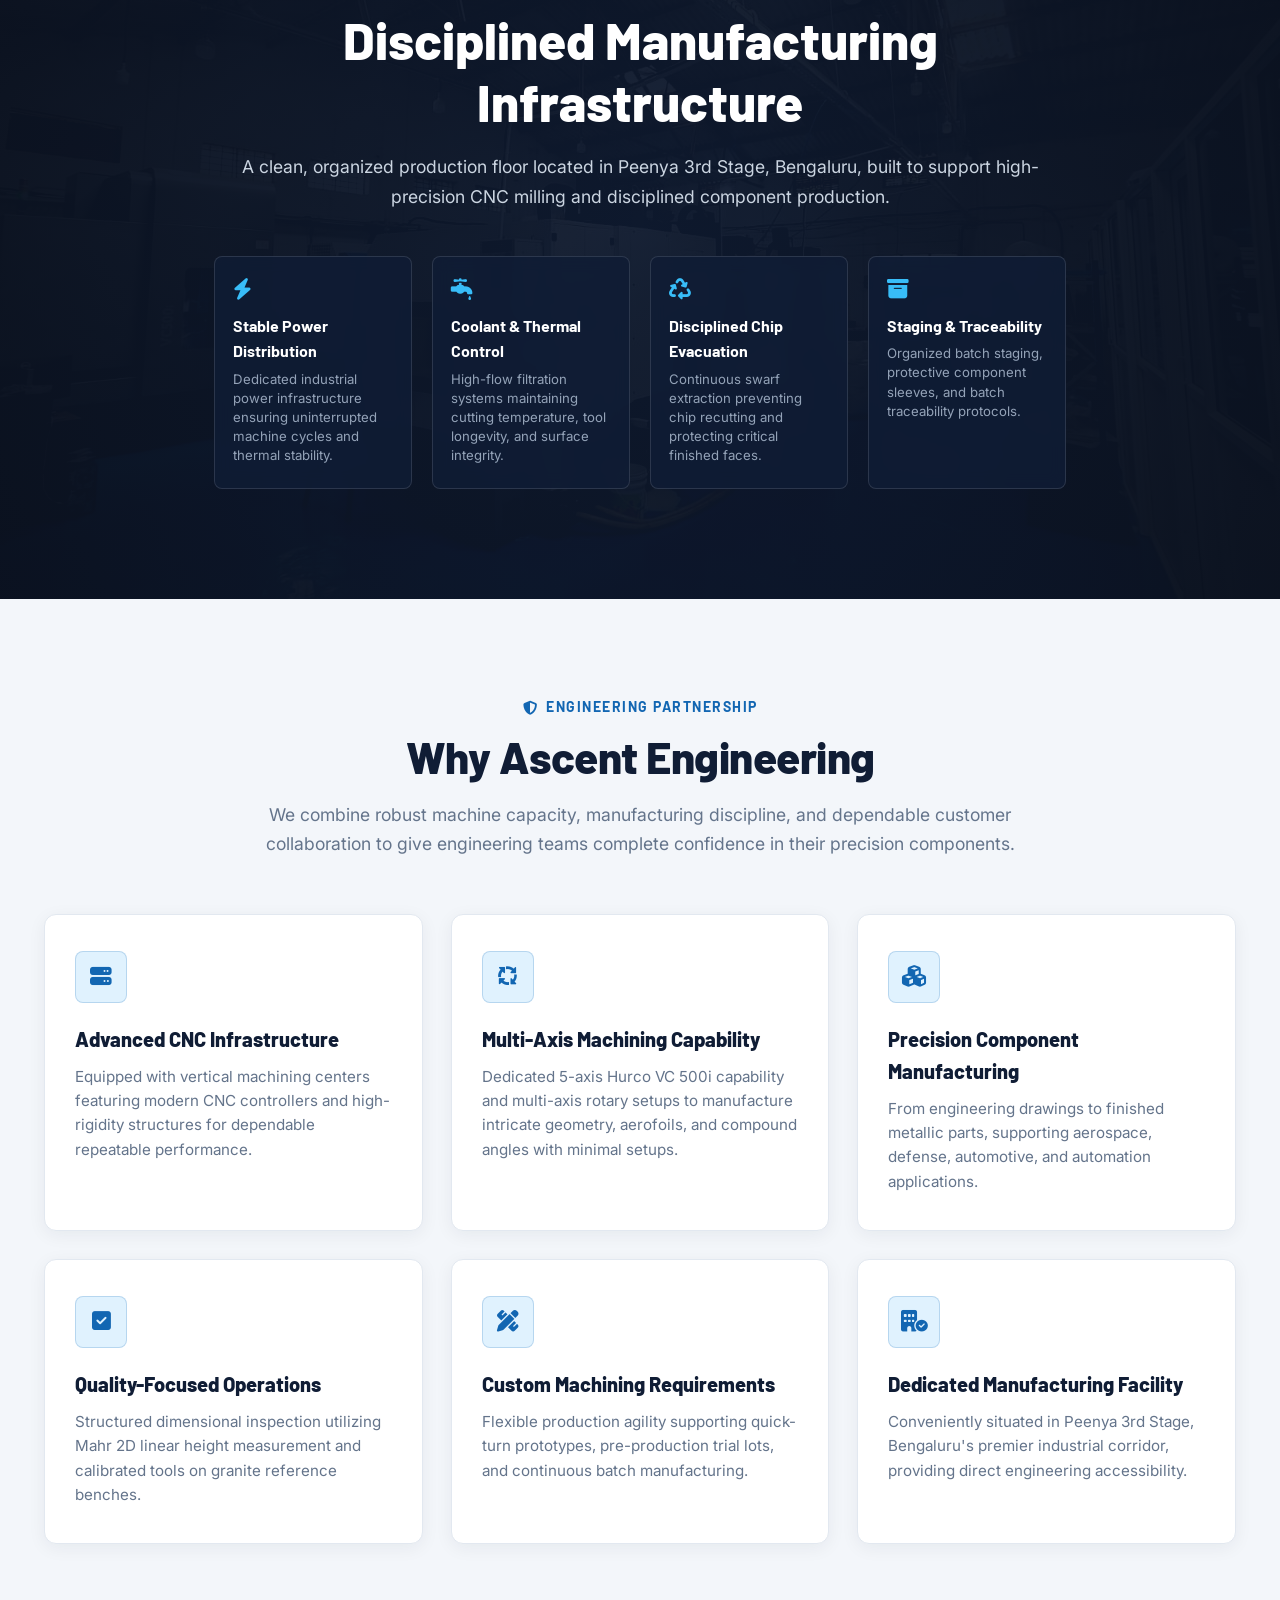
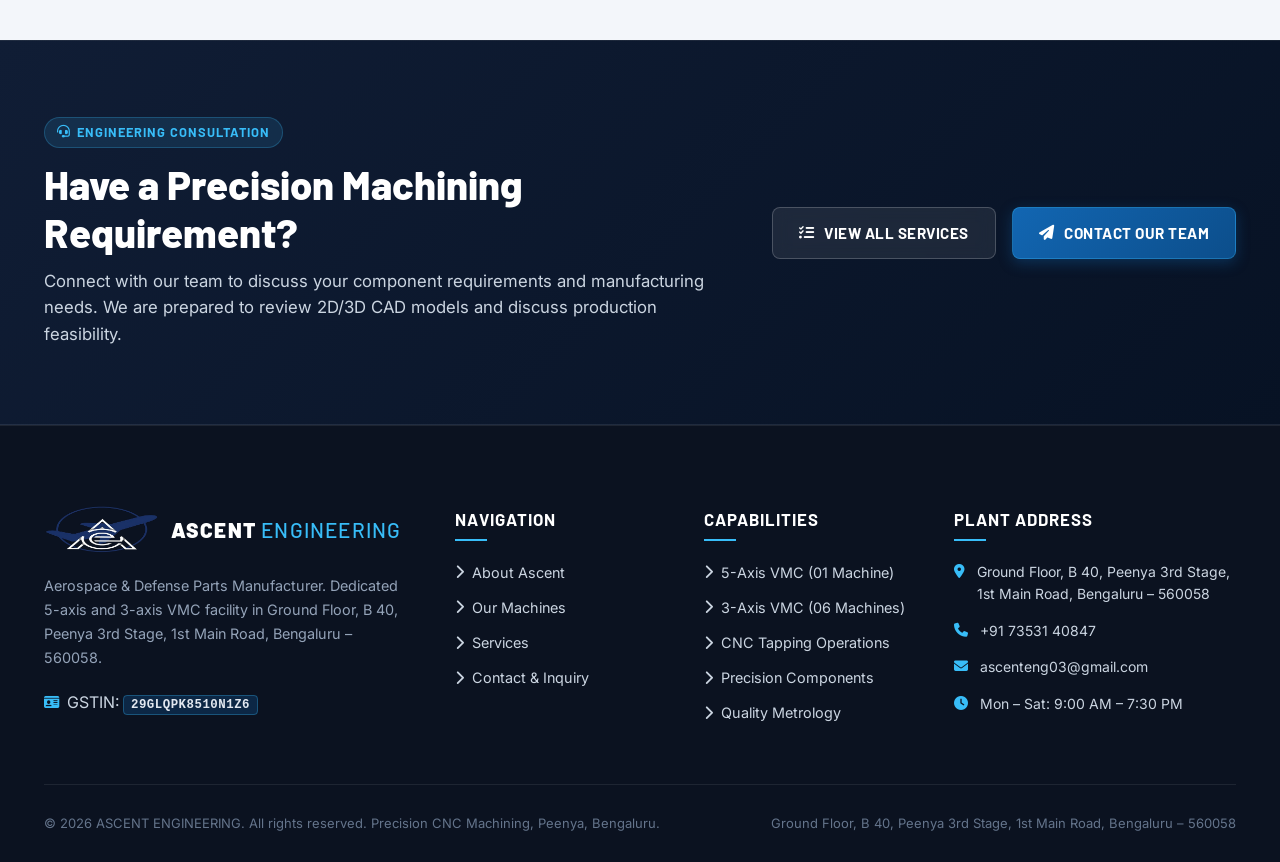
==== commit 772fa3c1: "update the tapping machine" ====
--- a/index.html
+++ b/index.html
@@ -1526,7 +1526,7 @@
             <div class="top-notice-item">
               <i class="fa-solid fa-id-card"></i>
               <span
-                >GSTIN: <strong class="gst-badge">29DCAPR1495B1ZK</strong></span
+                >GSTIN: <strong class="gst-badge">29GLQPK8510N1Z6</strong></span
               >
             </div>
           </div>
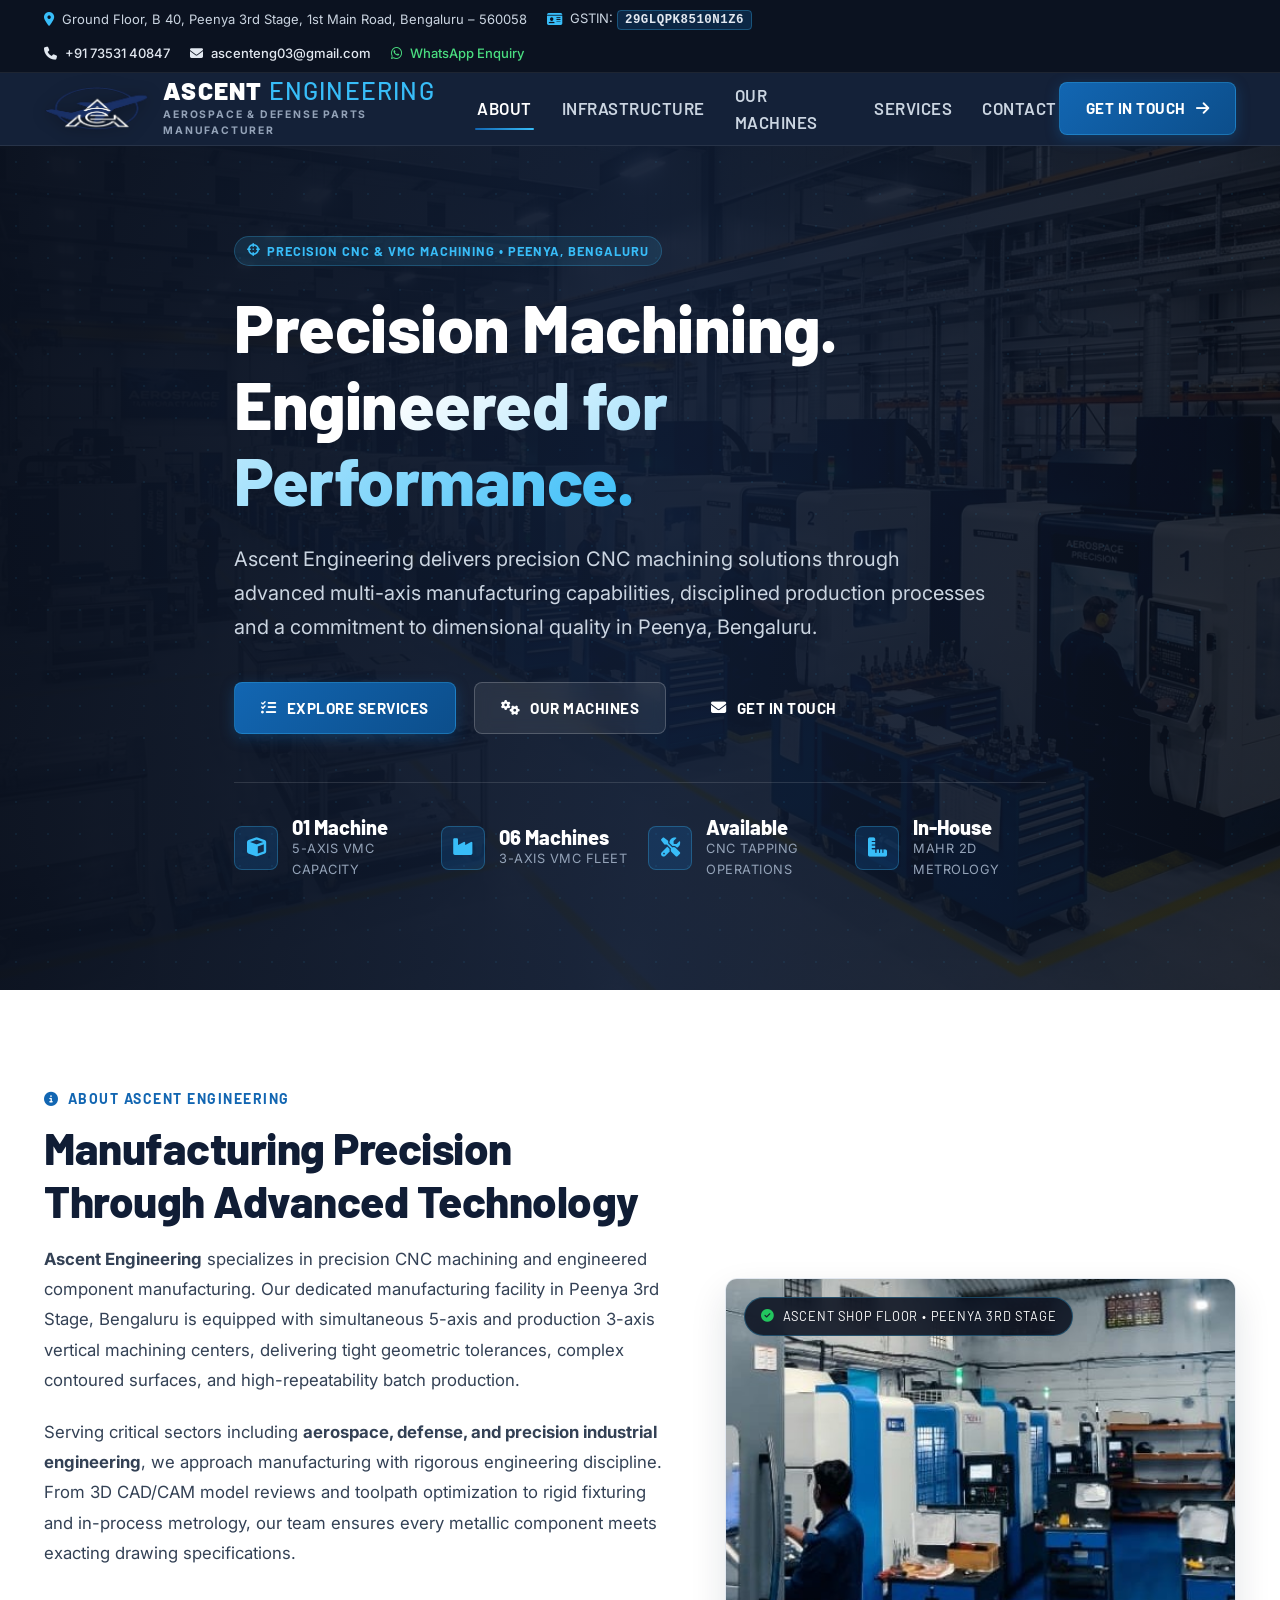
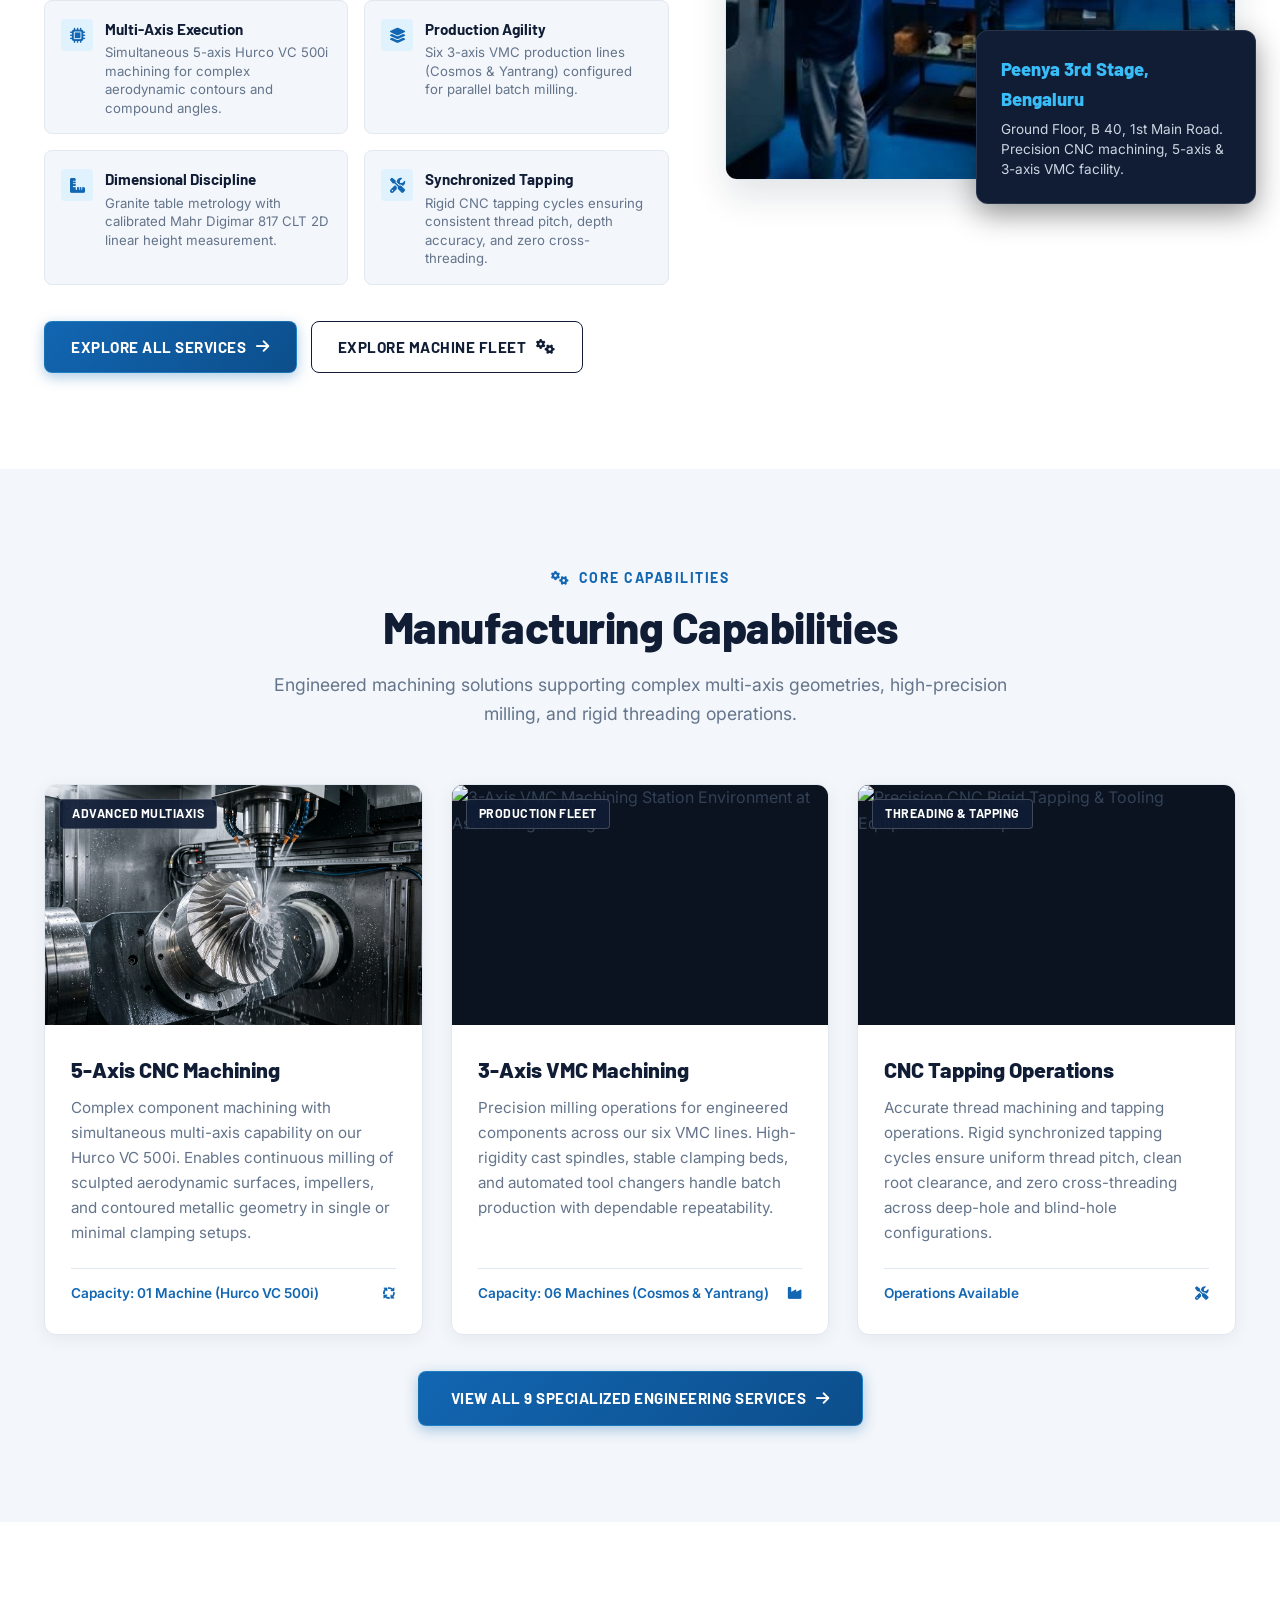
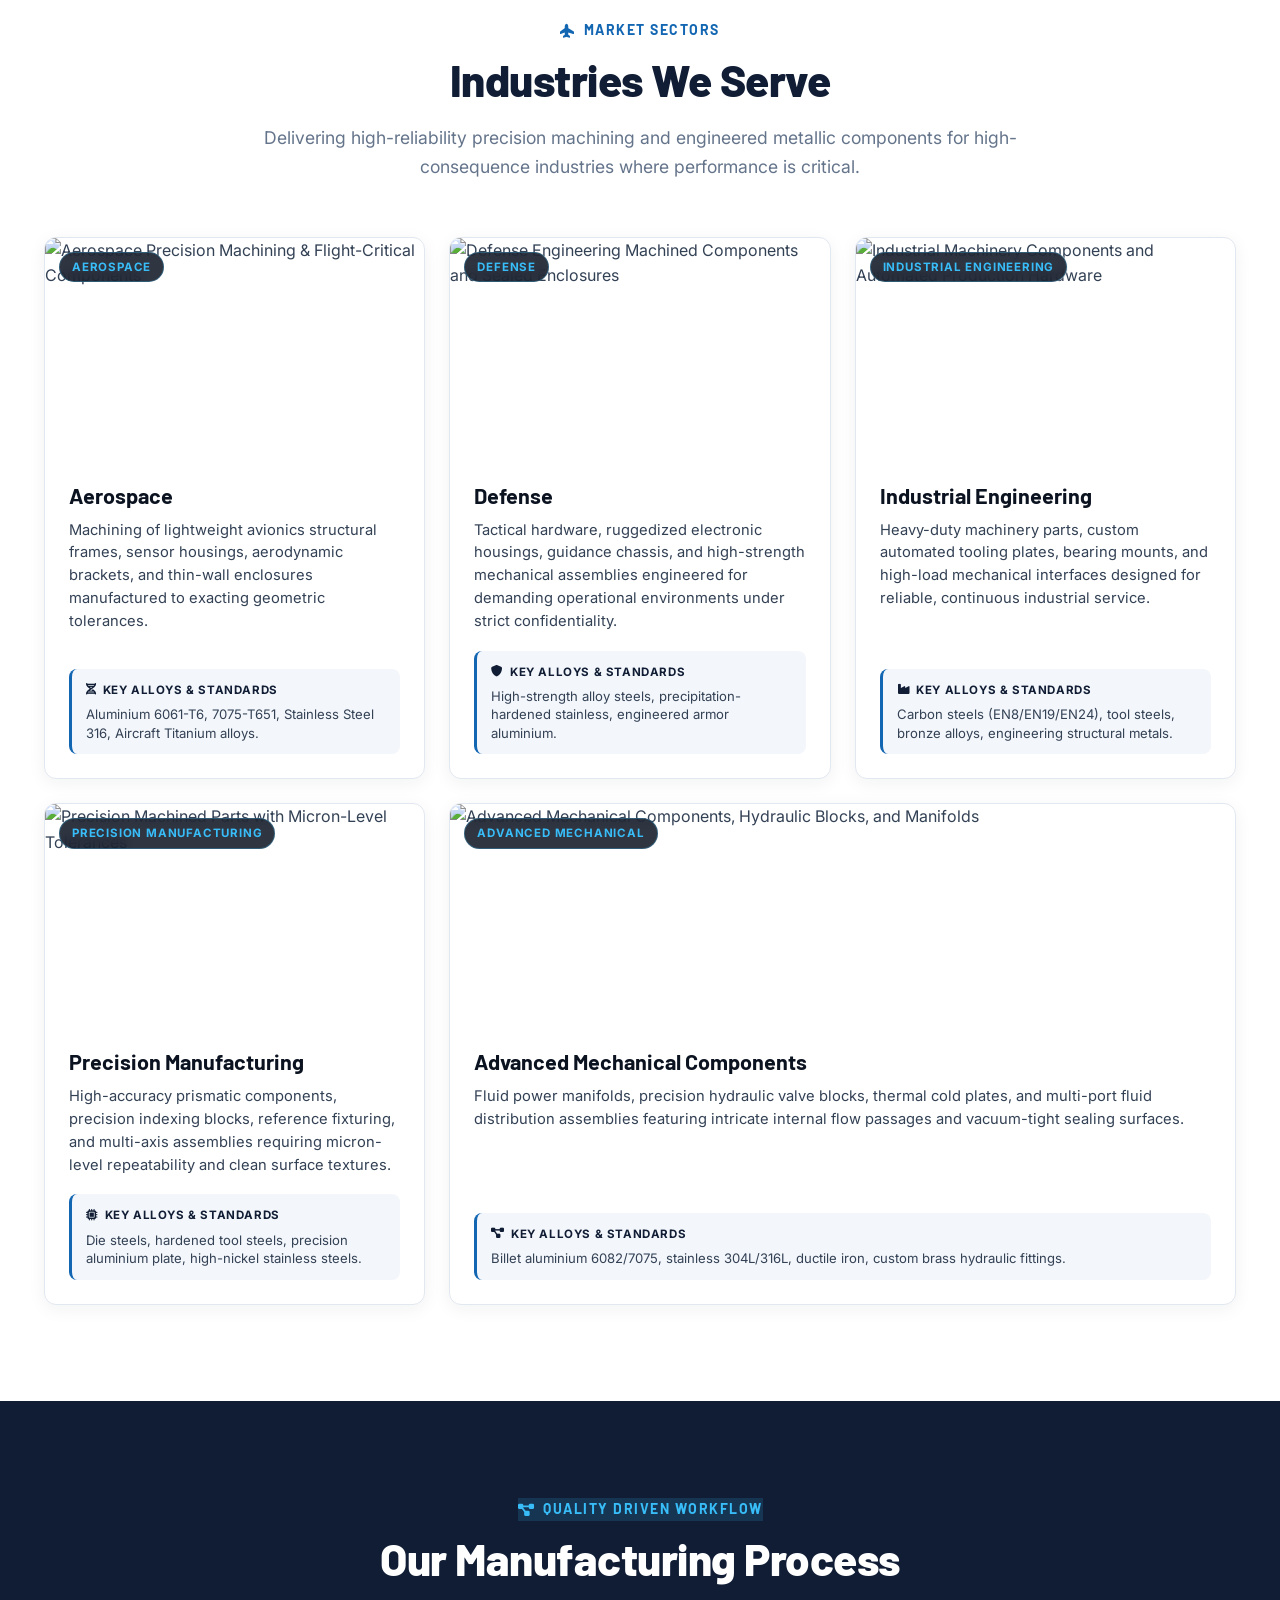
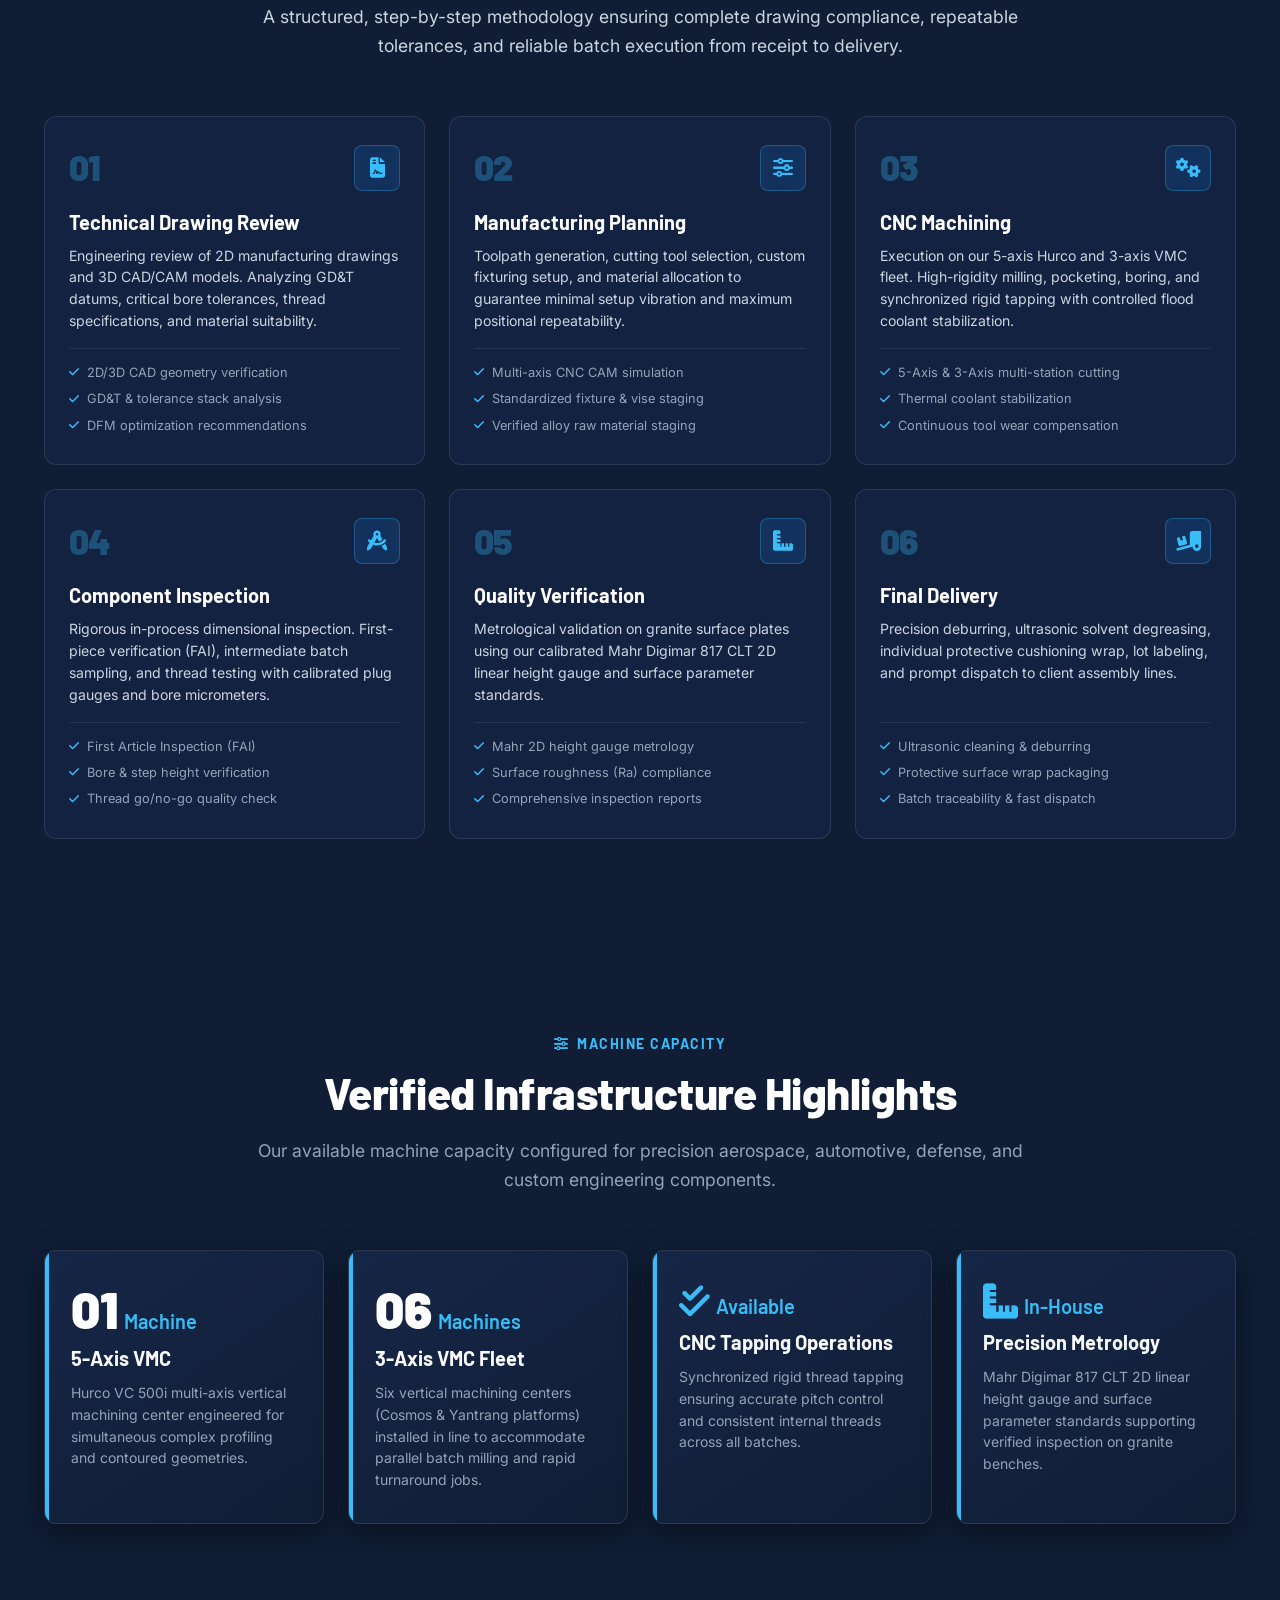
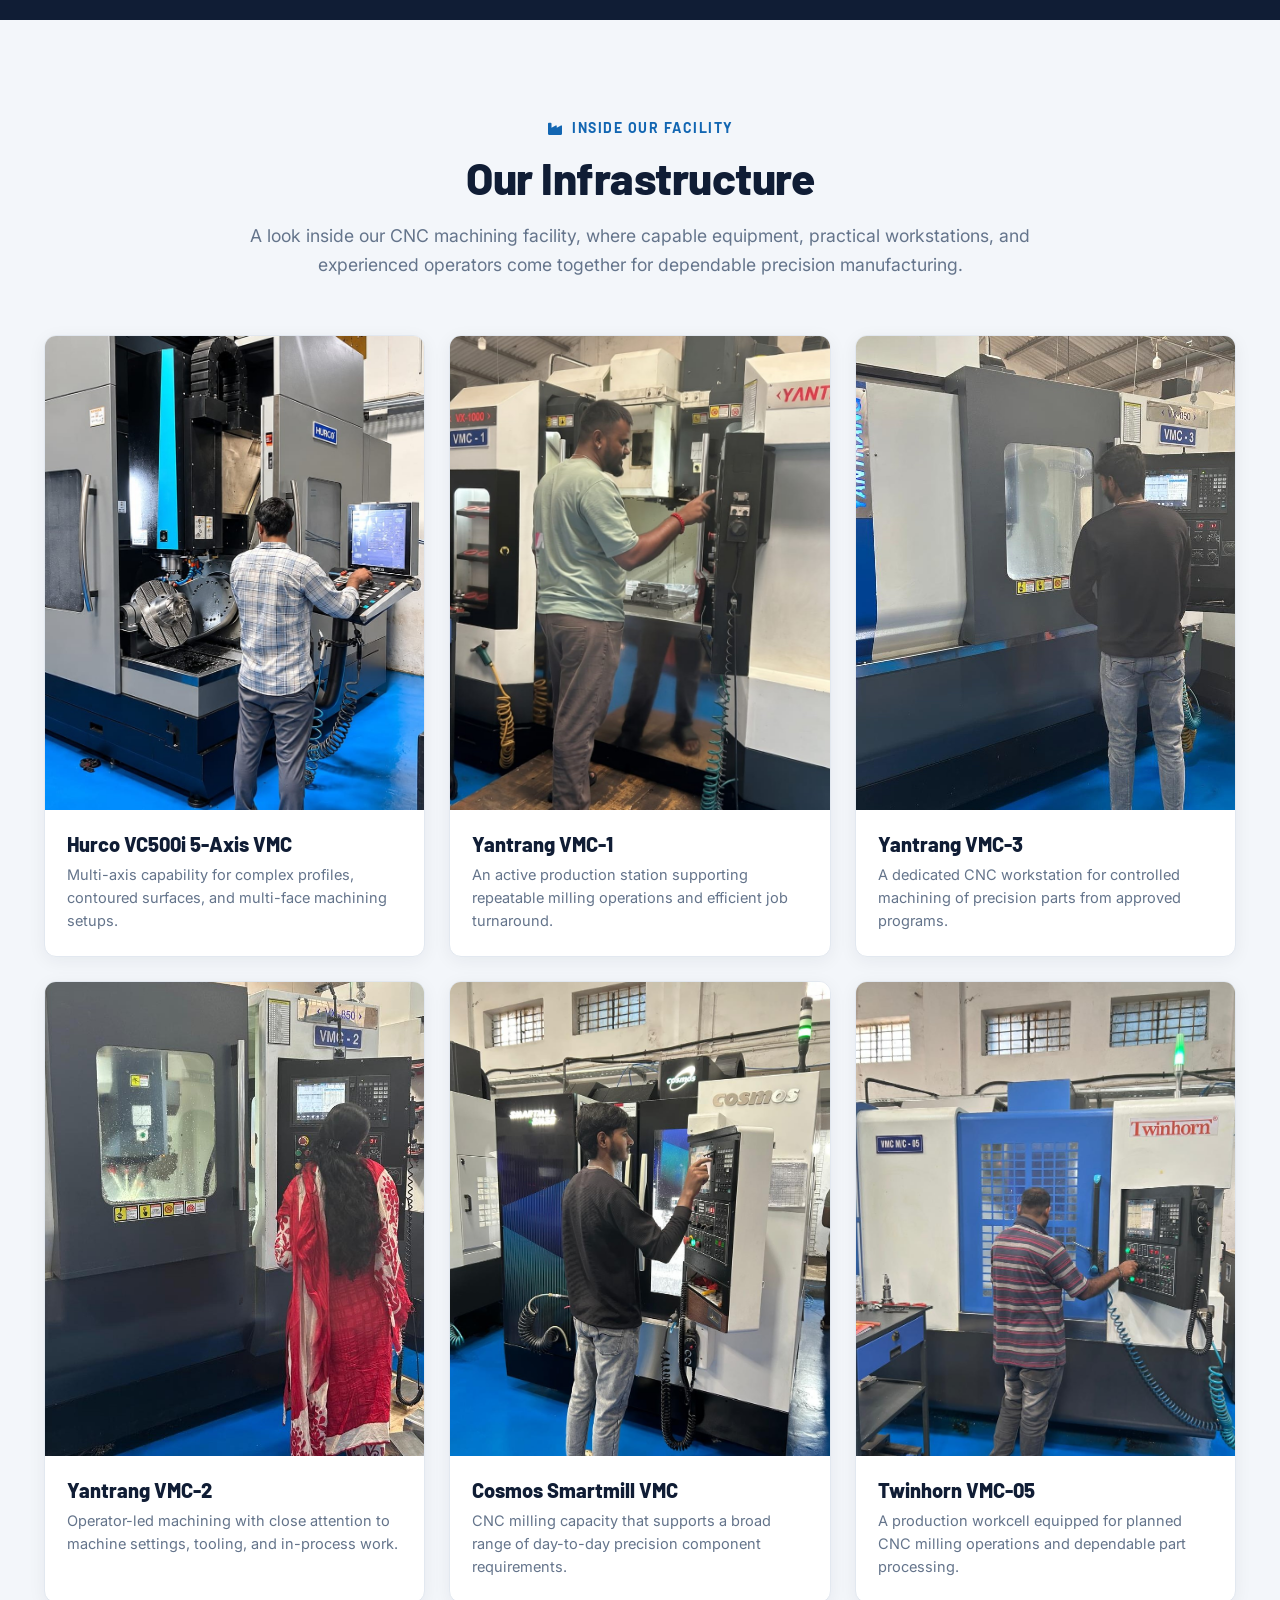
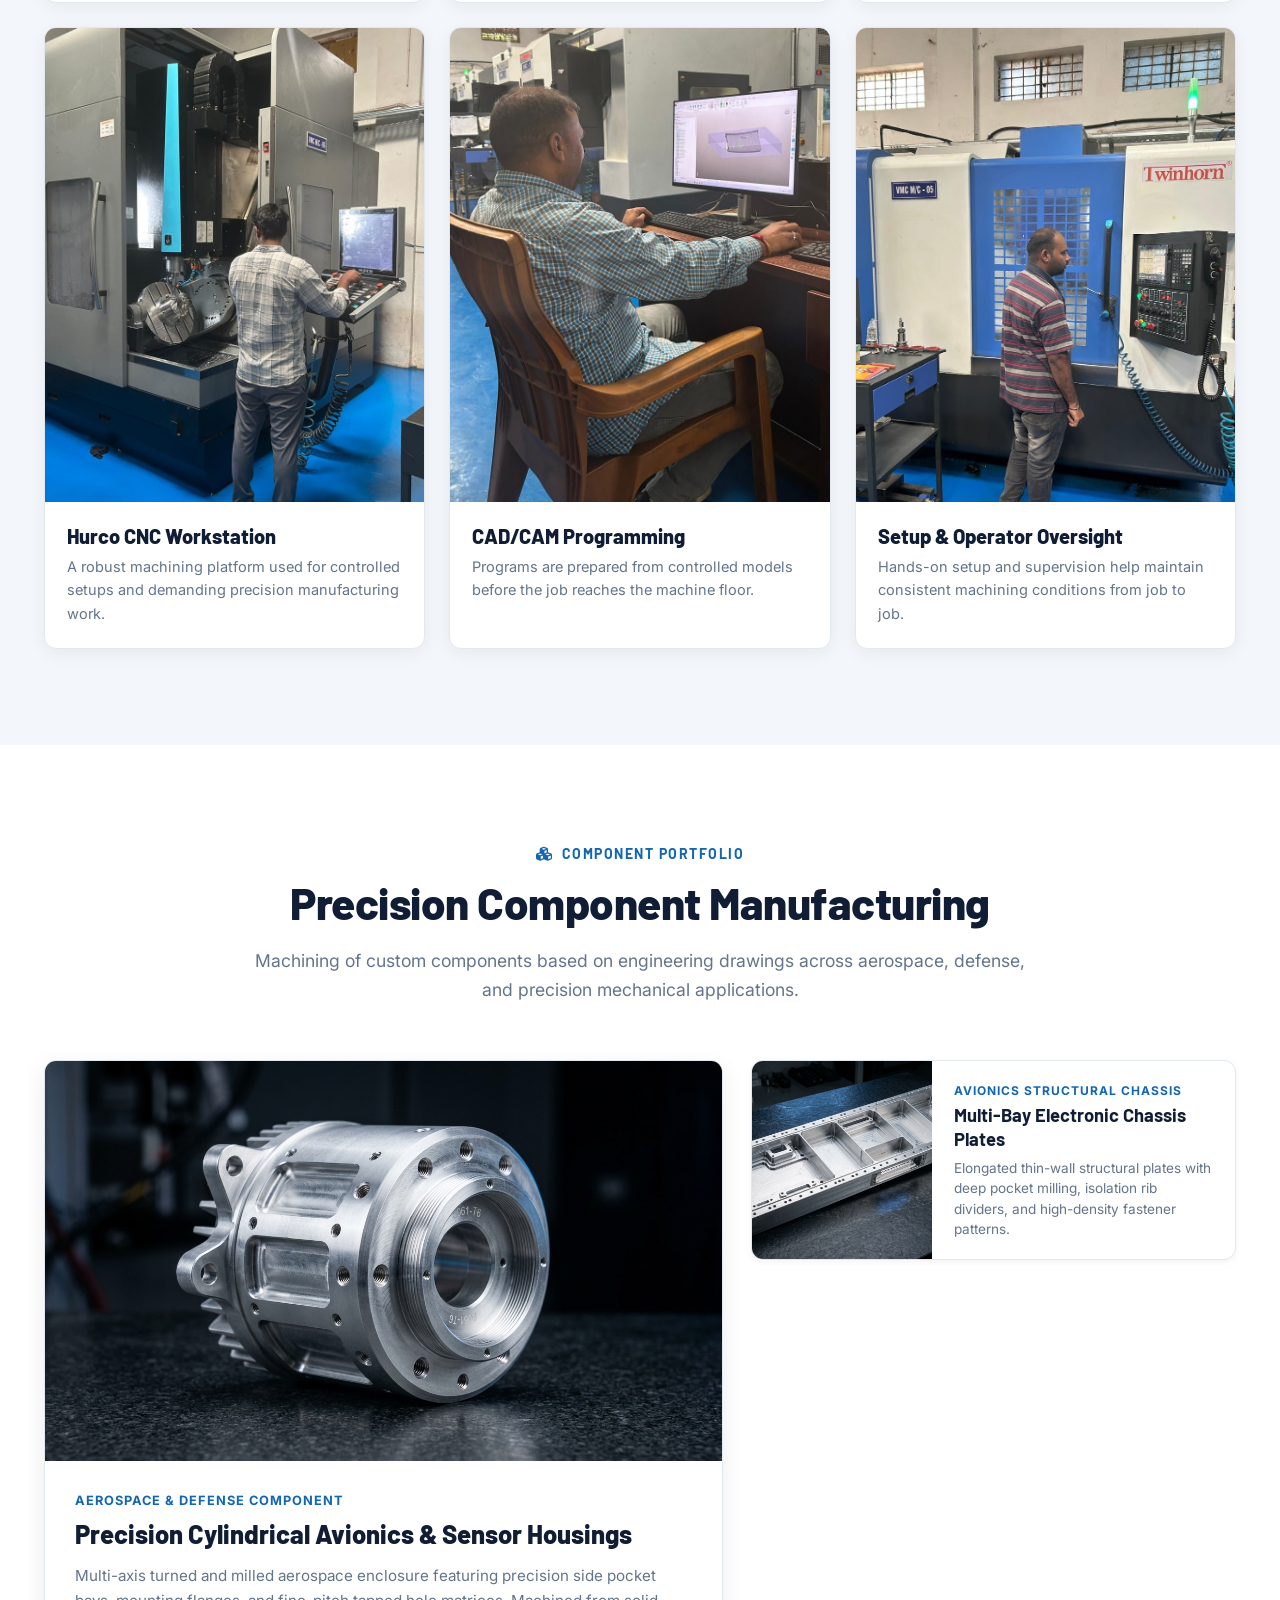
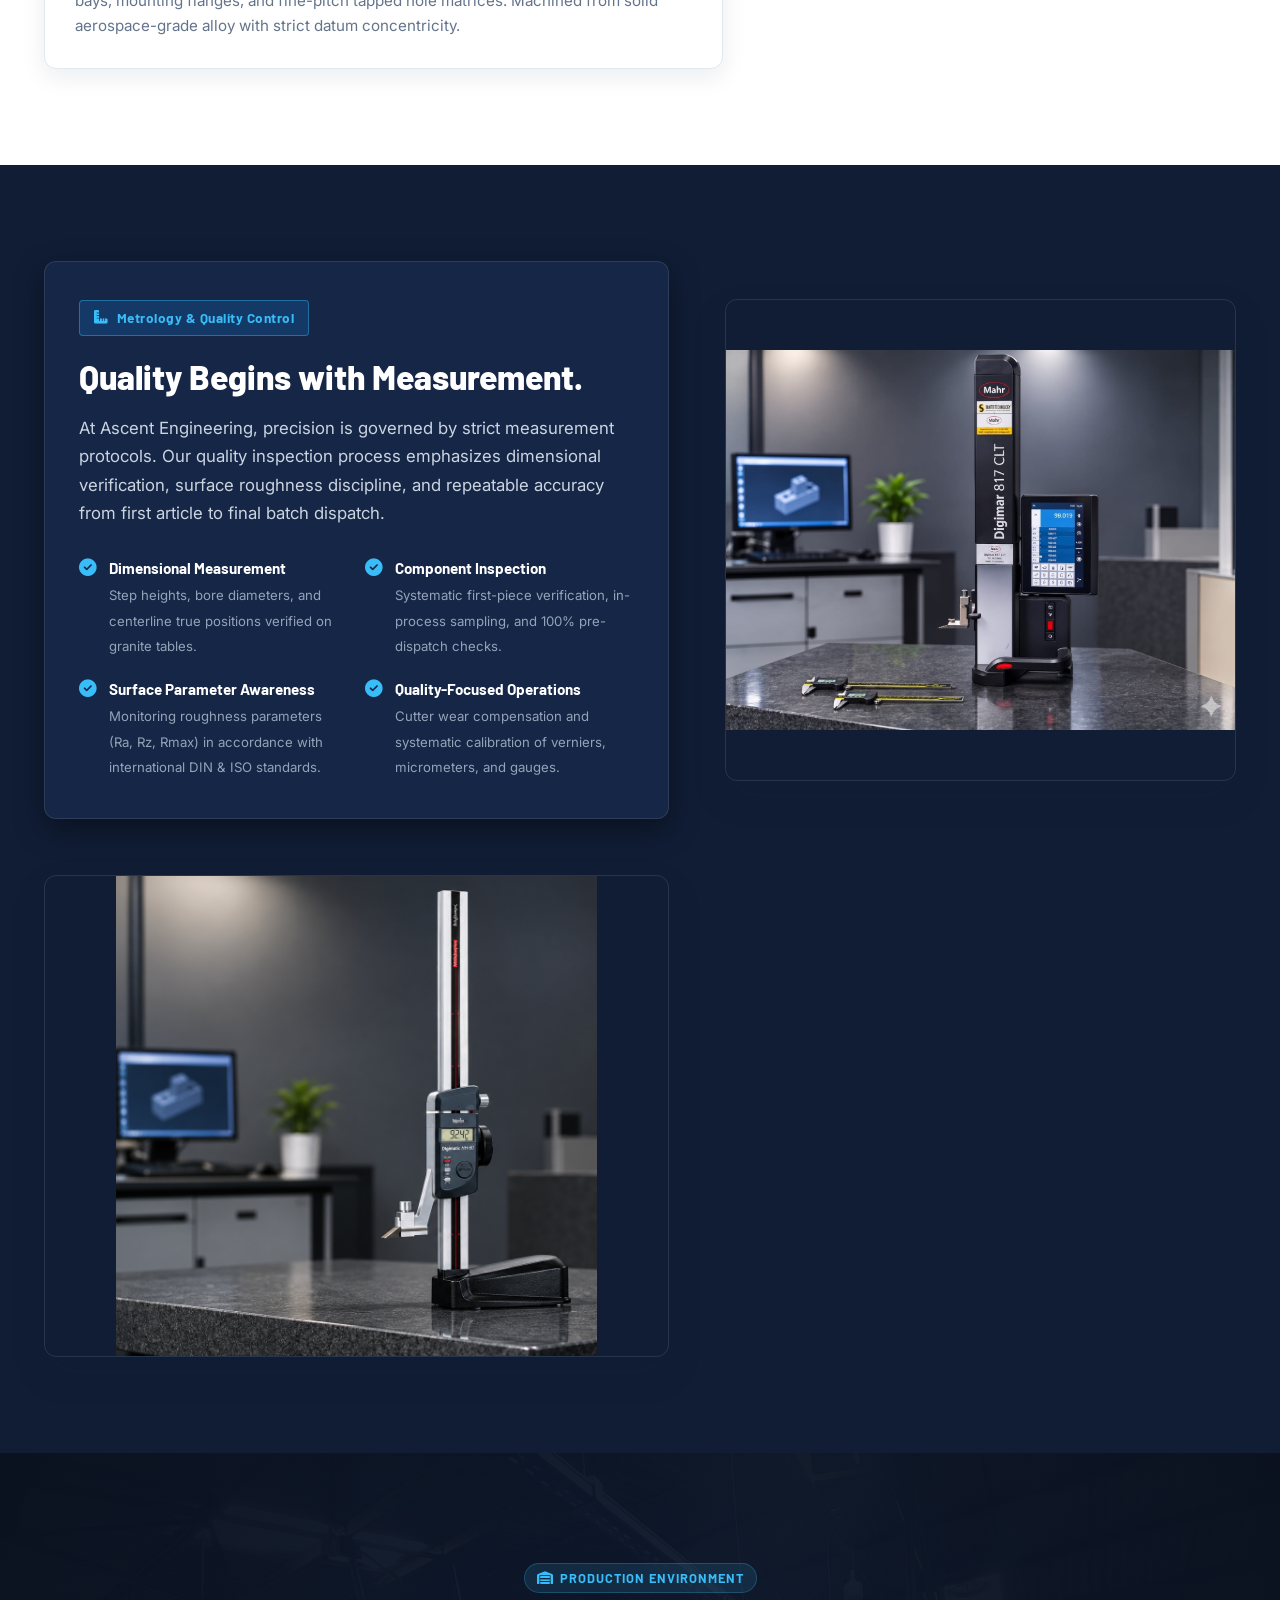
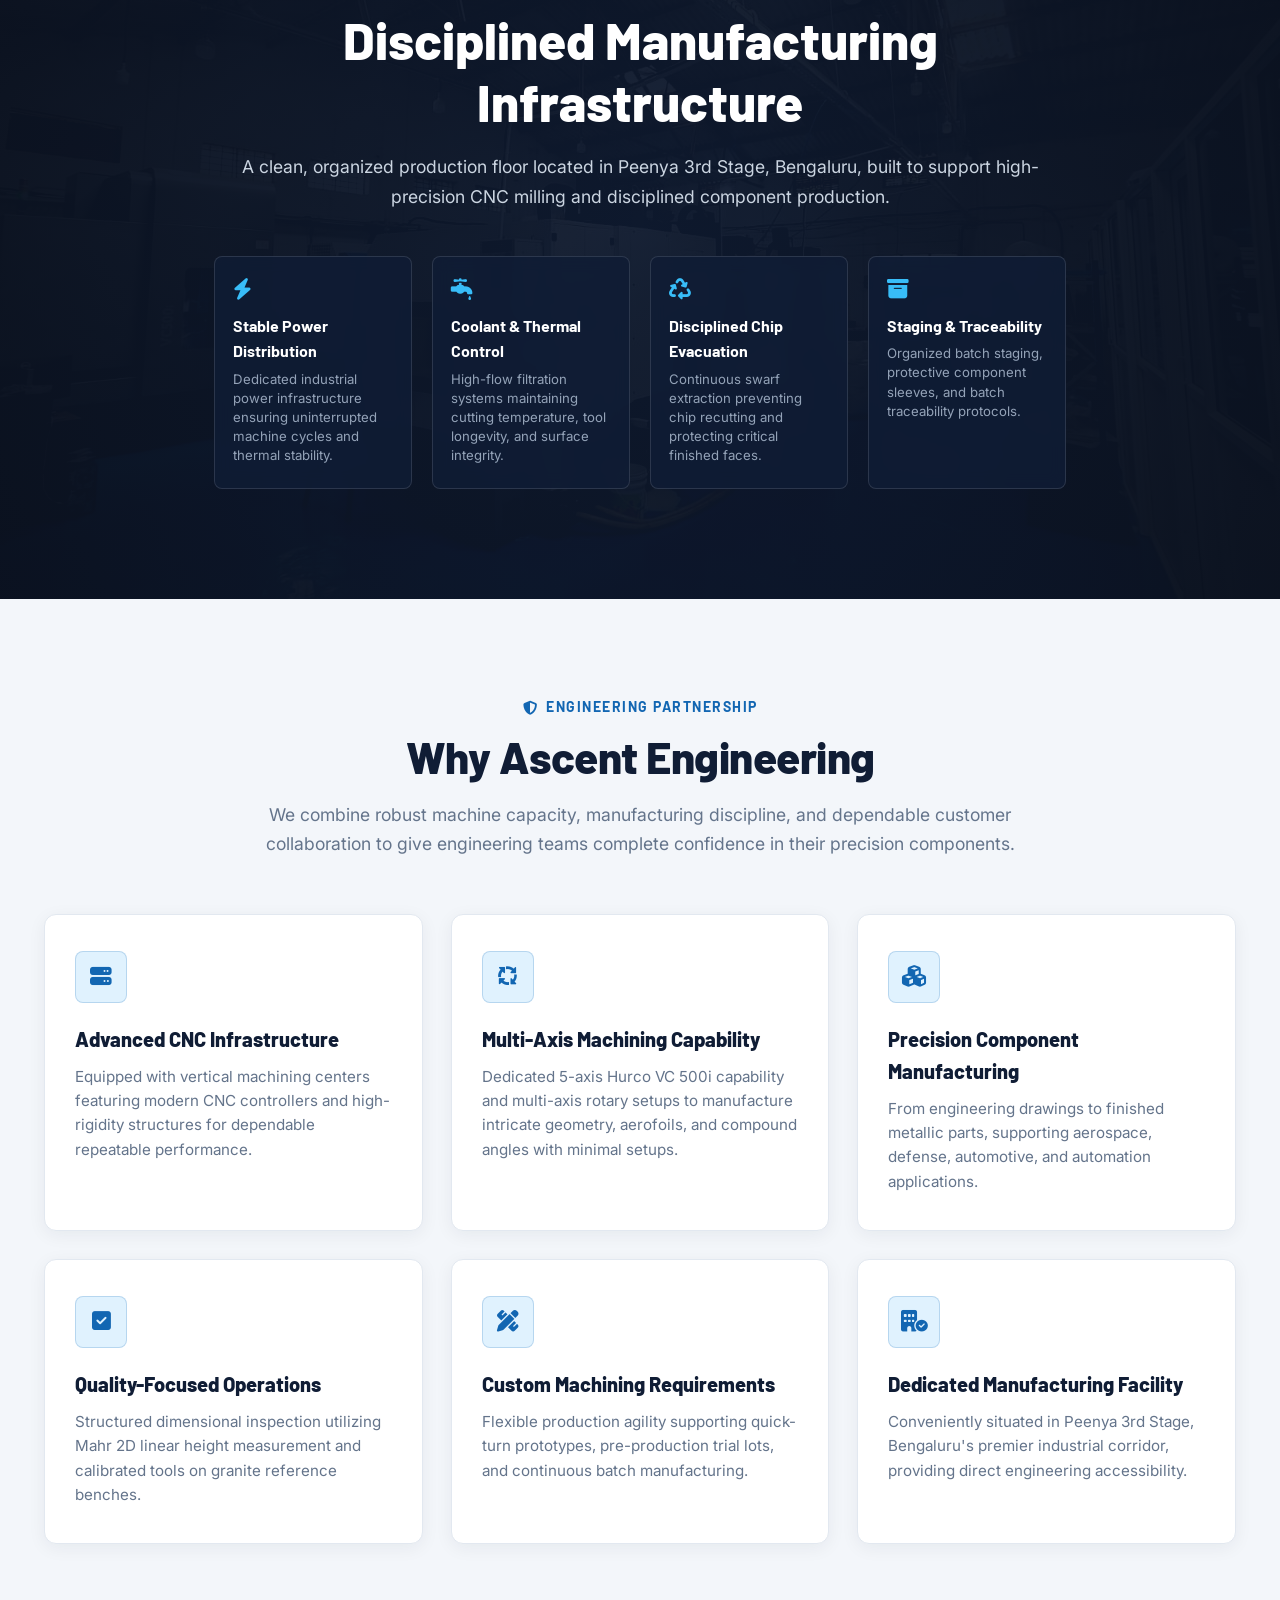
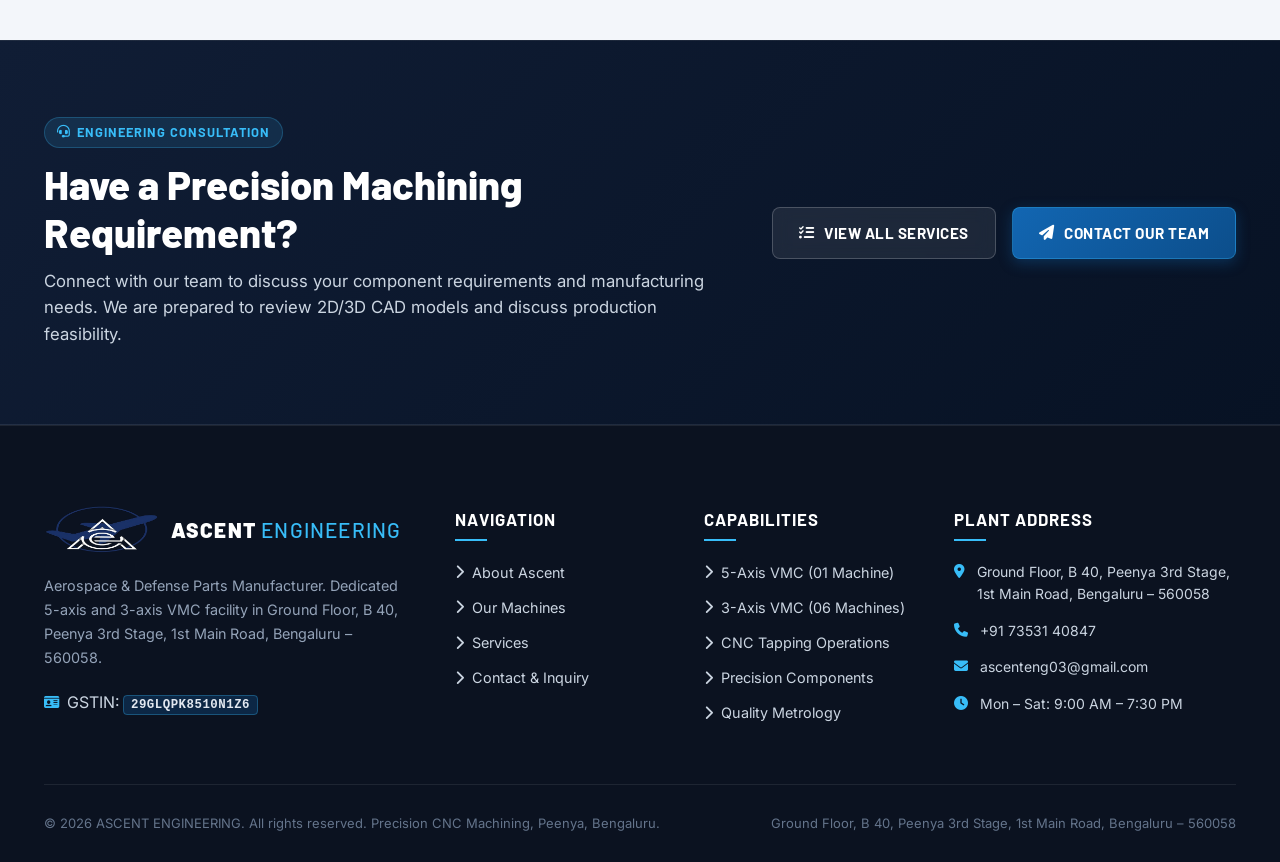
==== commit 66e65d73: "update the tapping machine" ====
--- a/index.html
+++ b/index.html
@@ -72,7 +72,7 @@
           <div class="top-notice-item">
             <i class="fa-solid fa-id-card"></i>
             <span
-              >GSTIN: <strong class="gst-badge">29DCAPR1495B1ZK</strong></span
+              >GSTIN: <strong class="gst-badge">29GLQPK8510N1Z6</strong></span
             >
           </div>
         </div>
